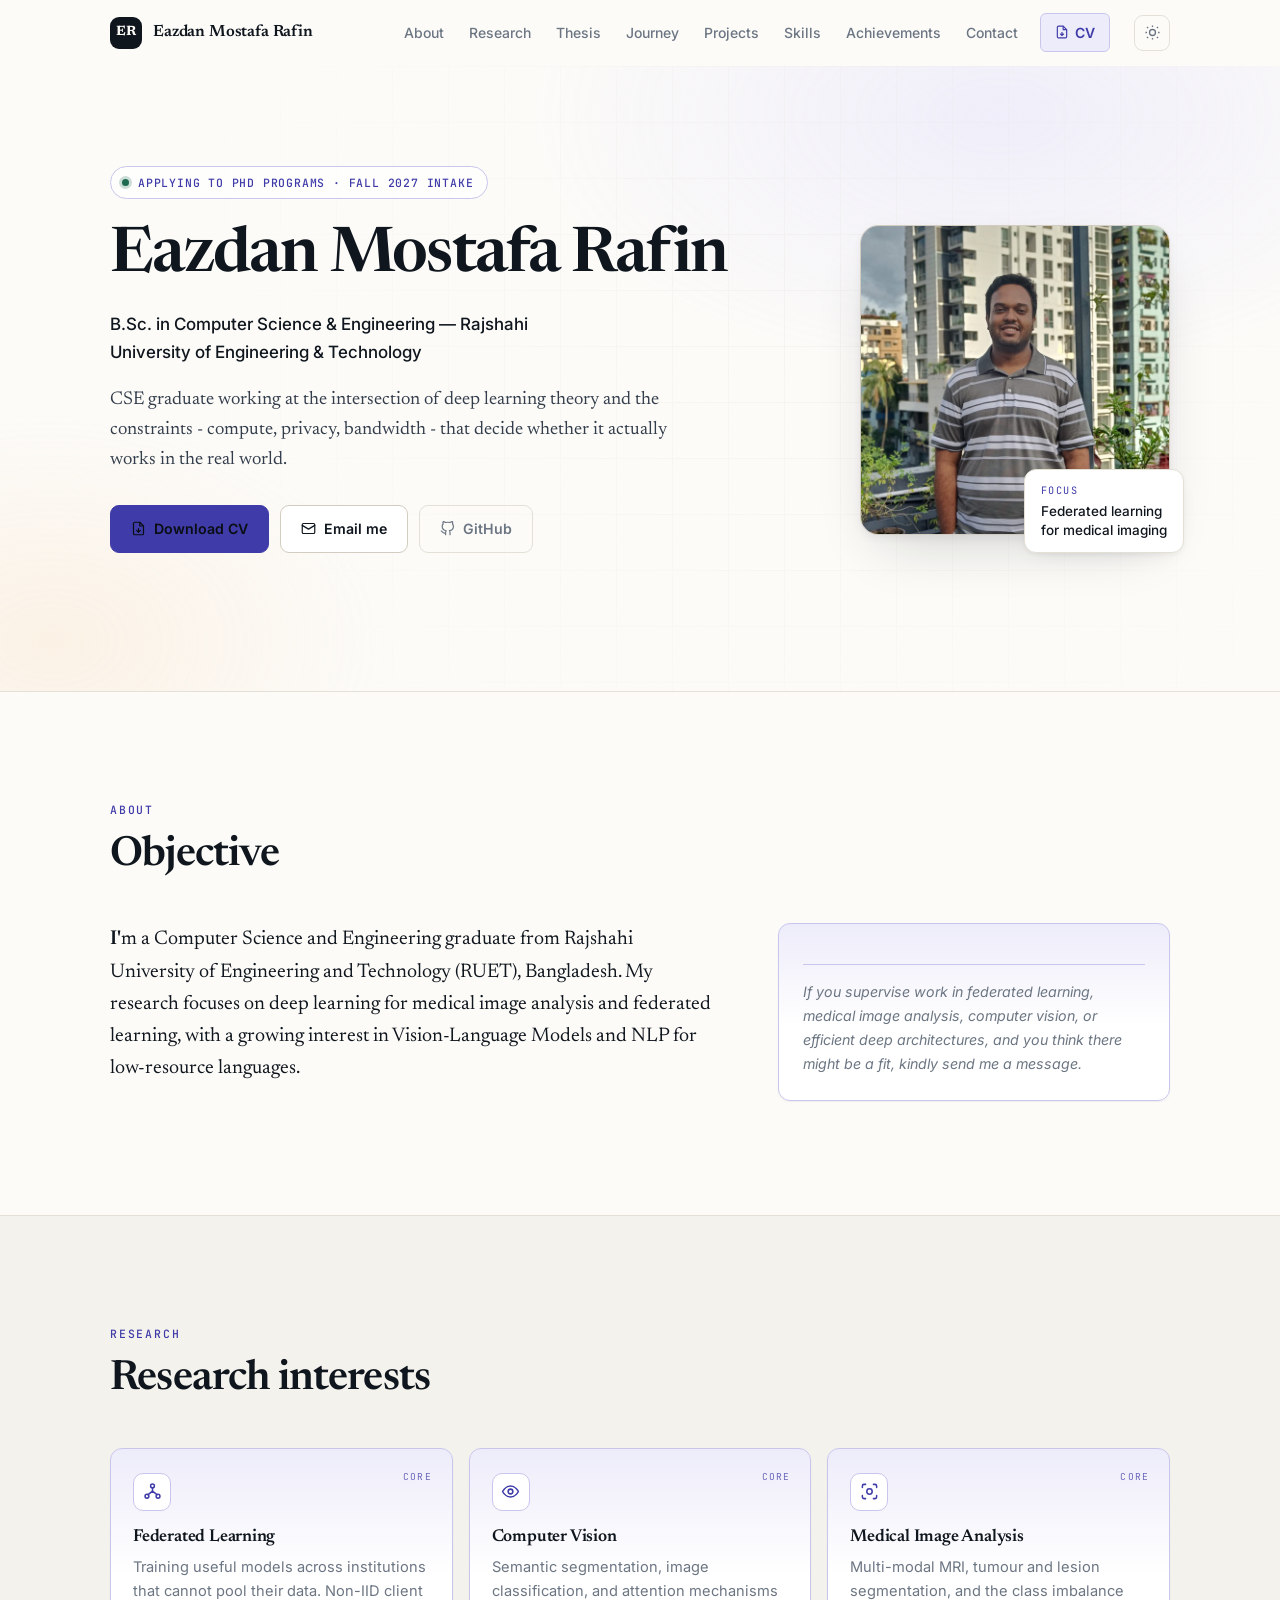
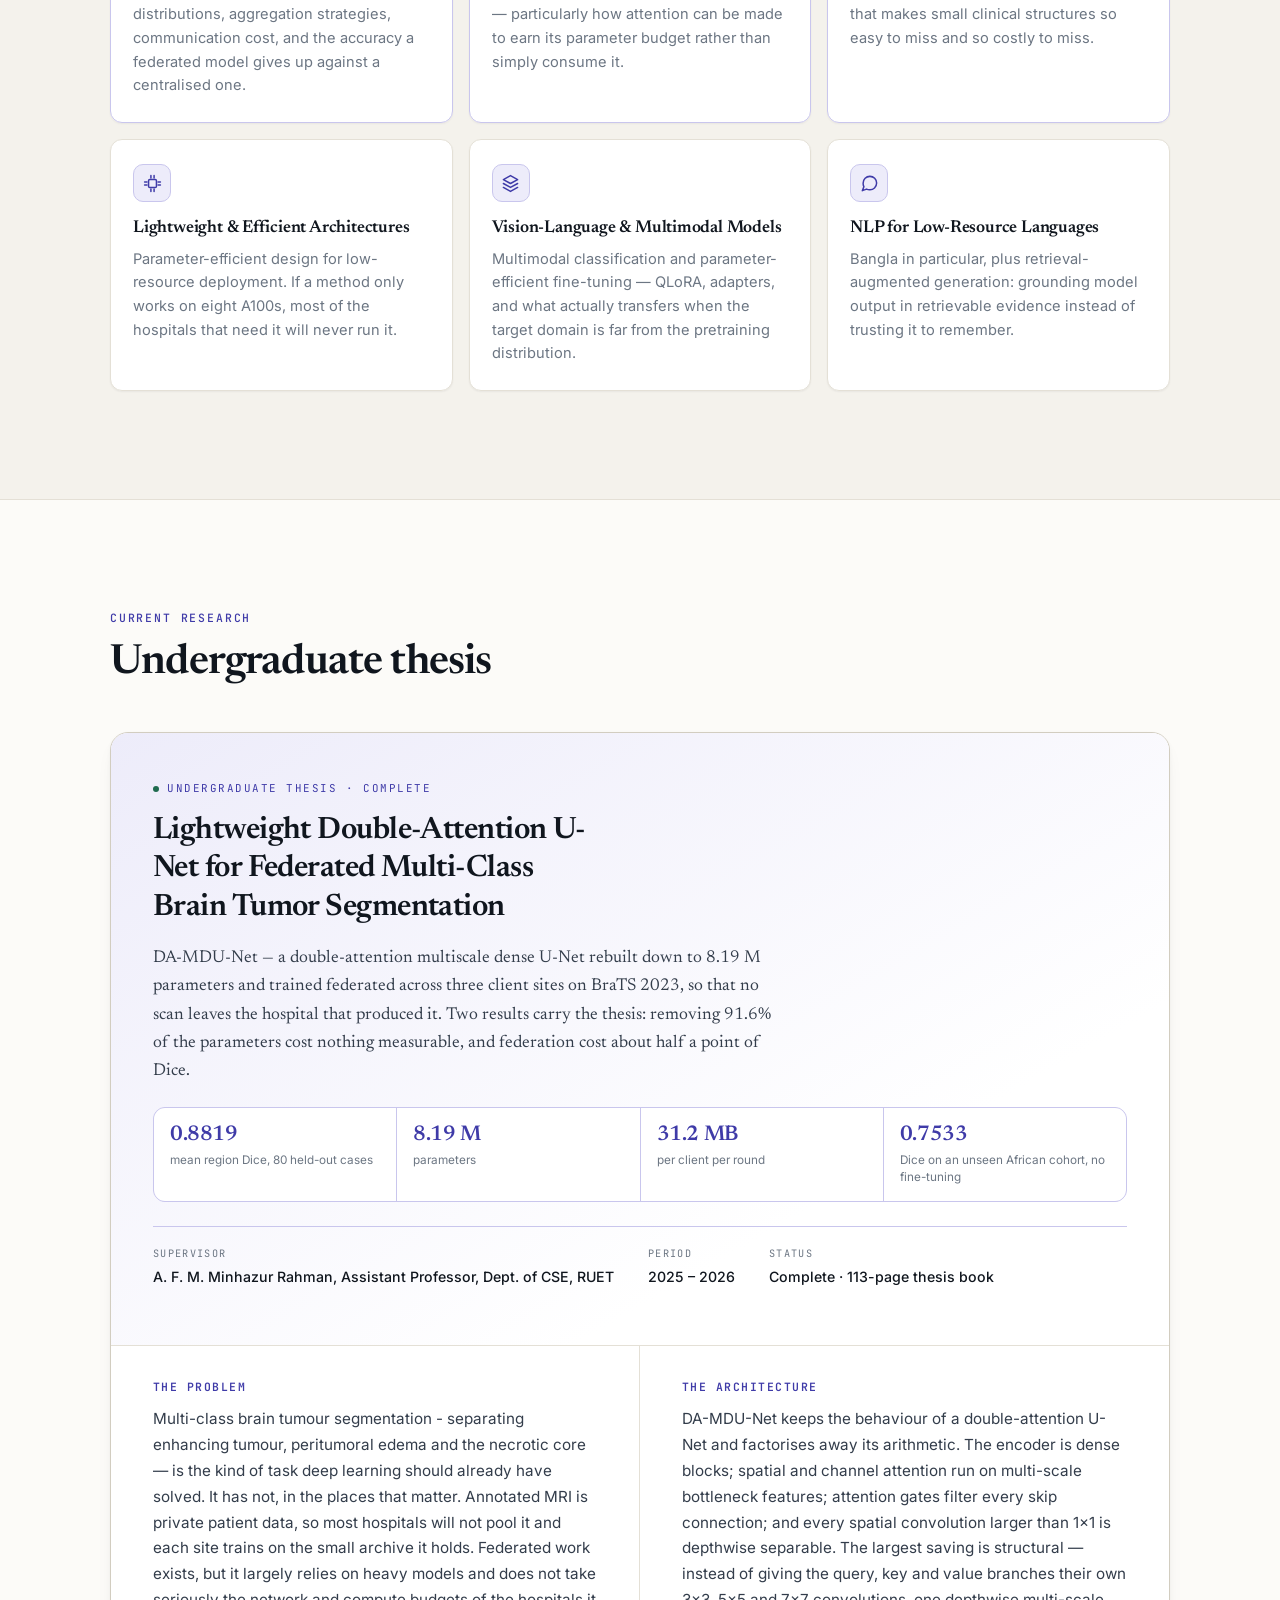
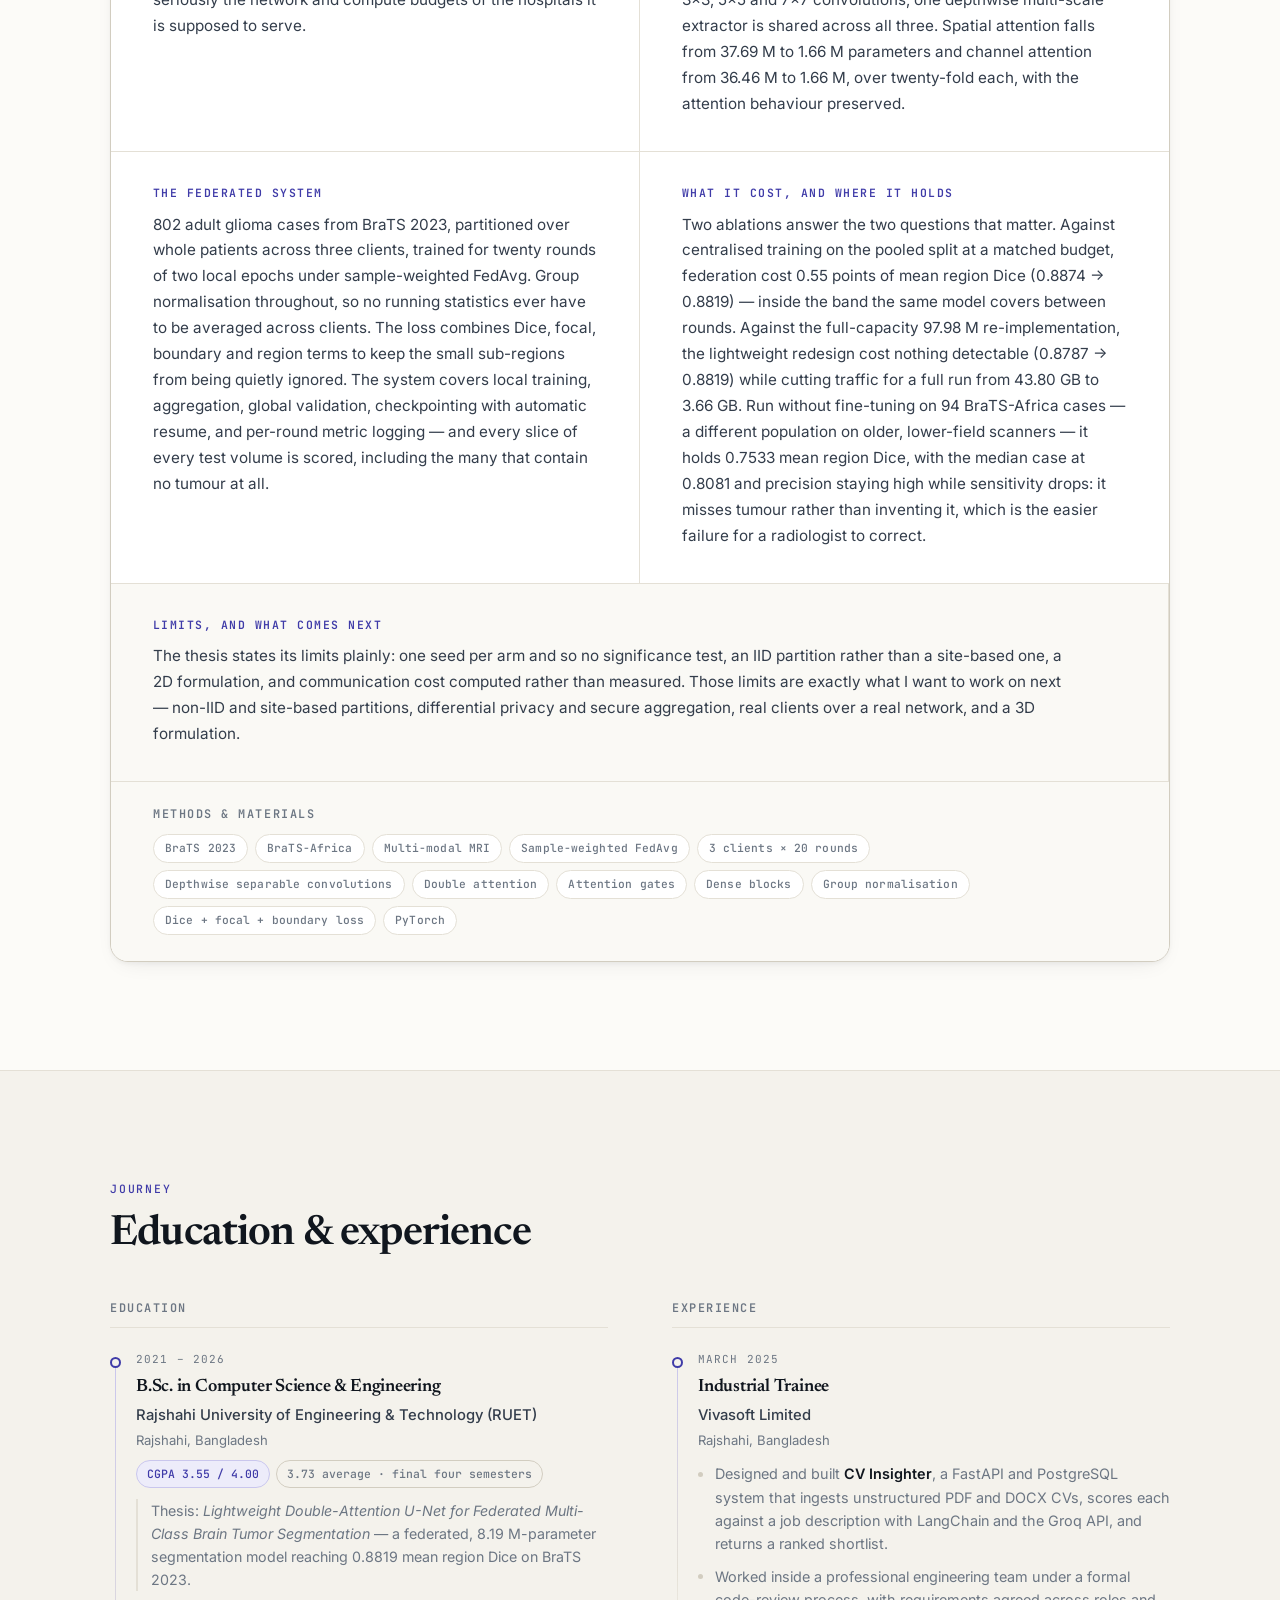
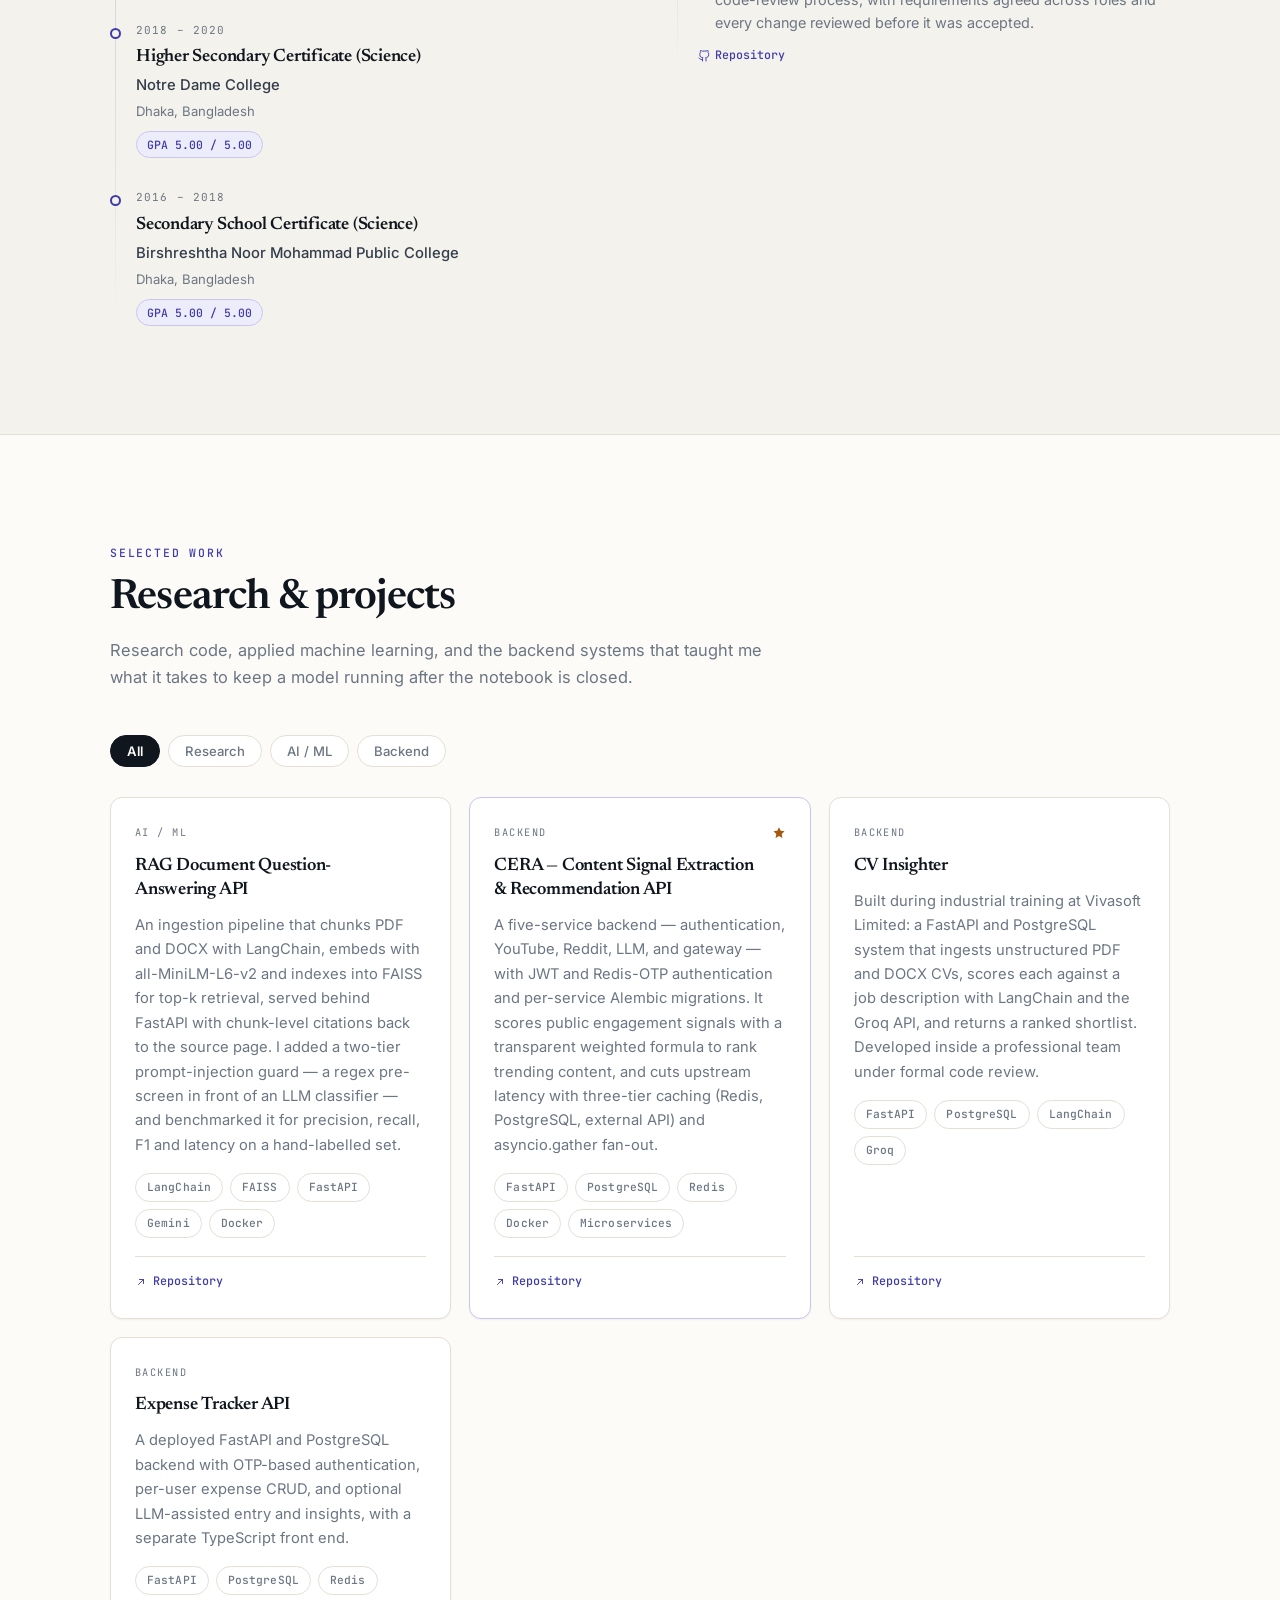
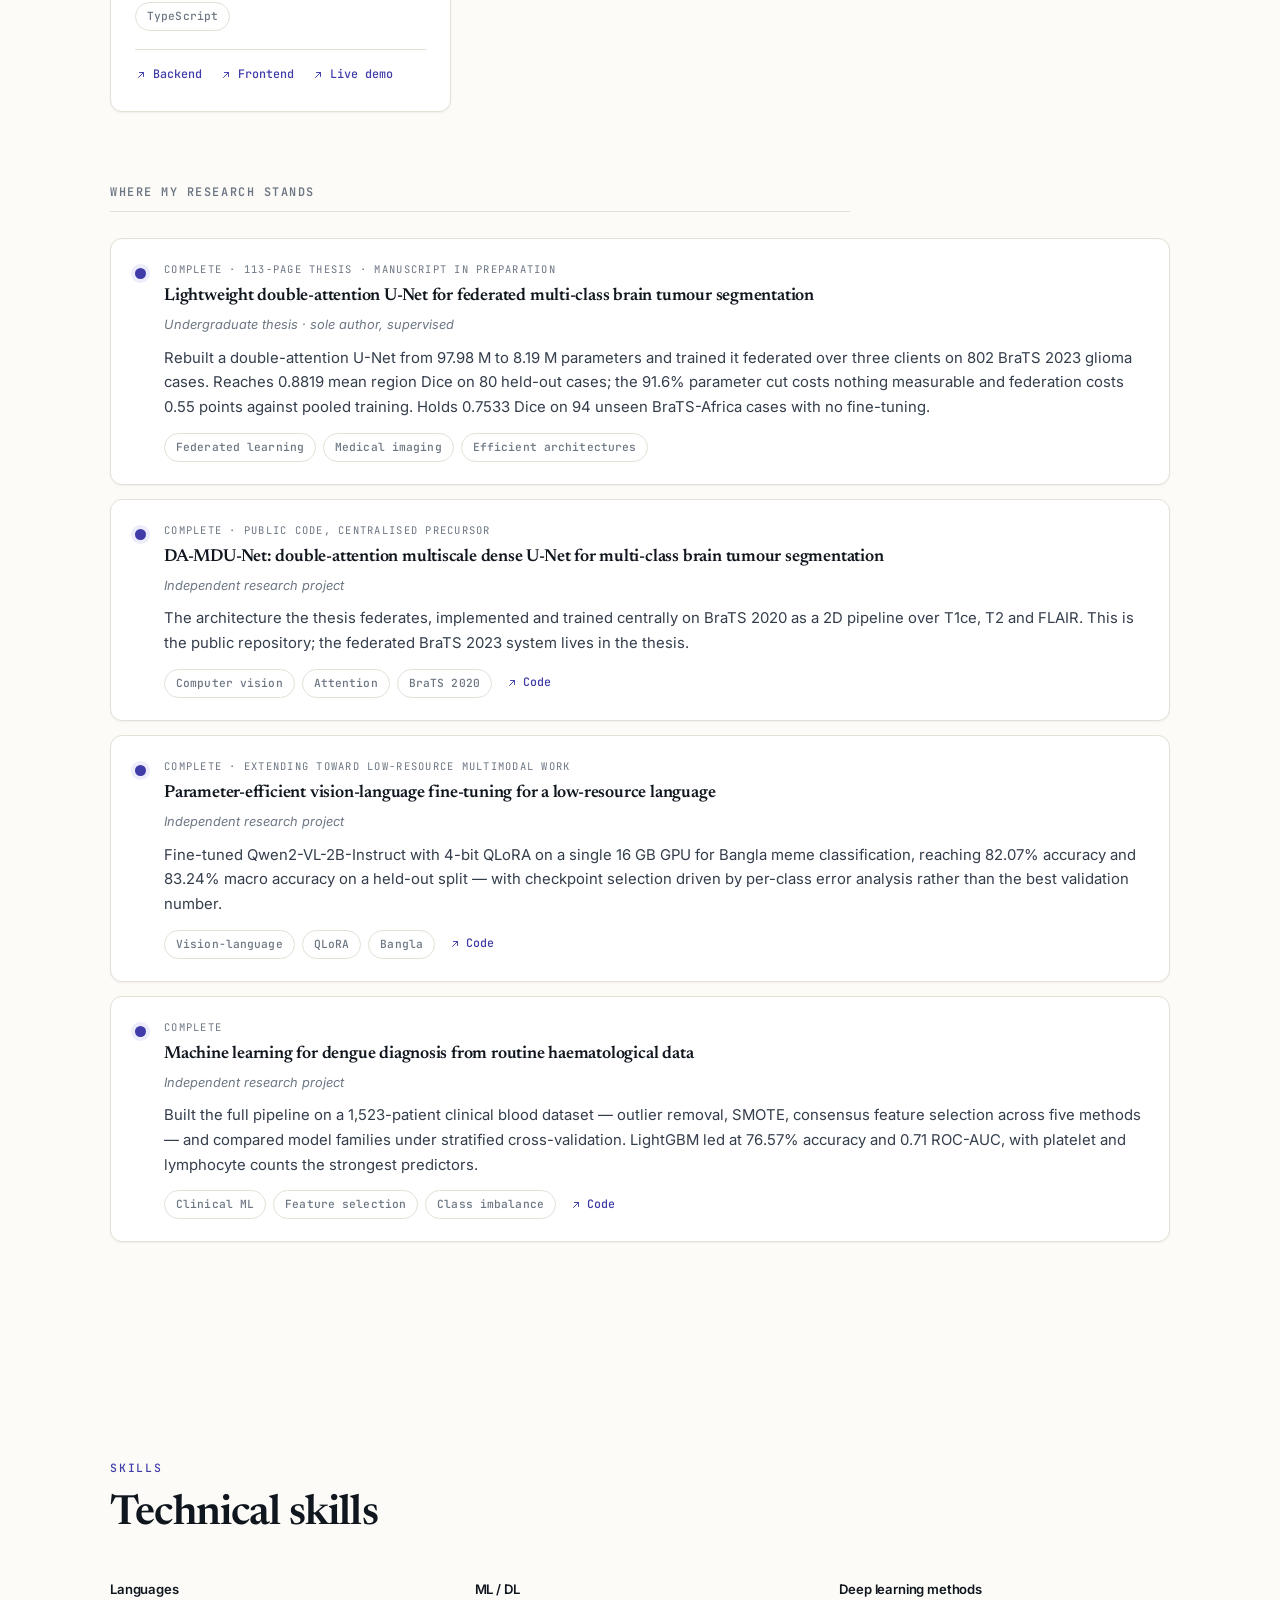
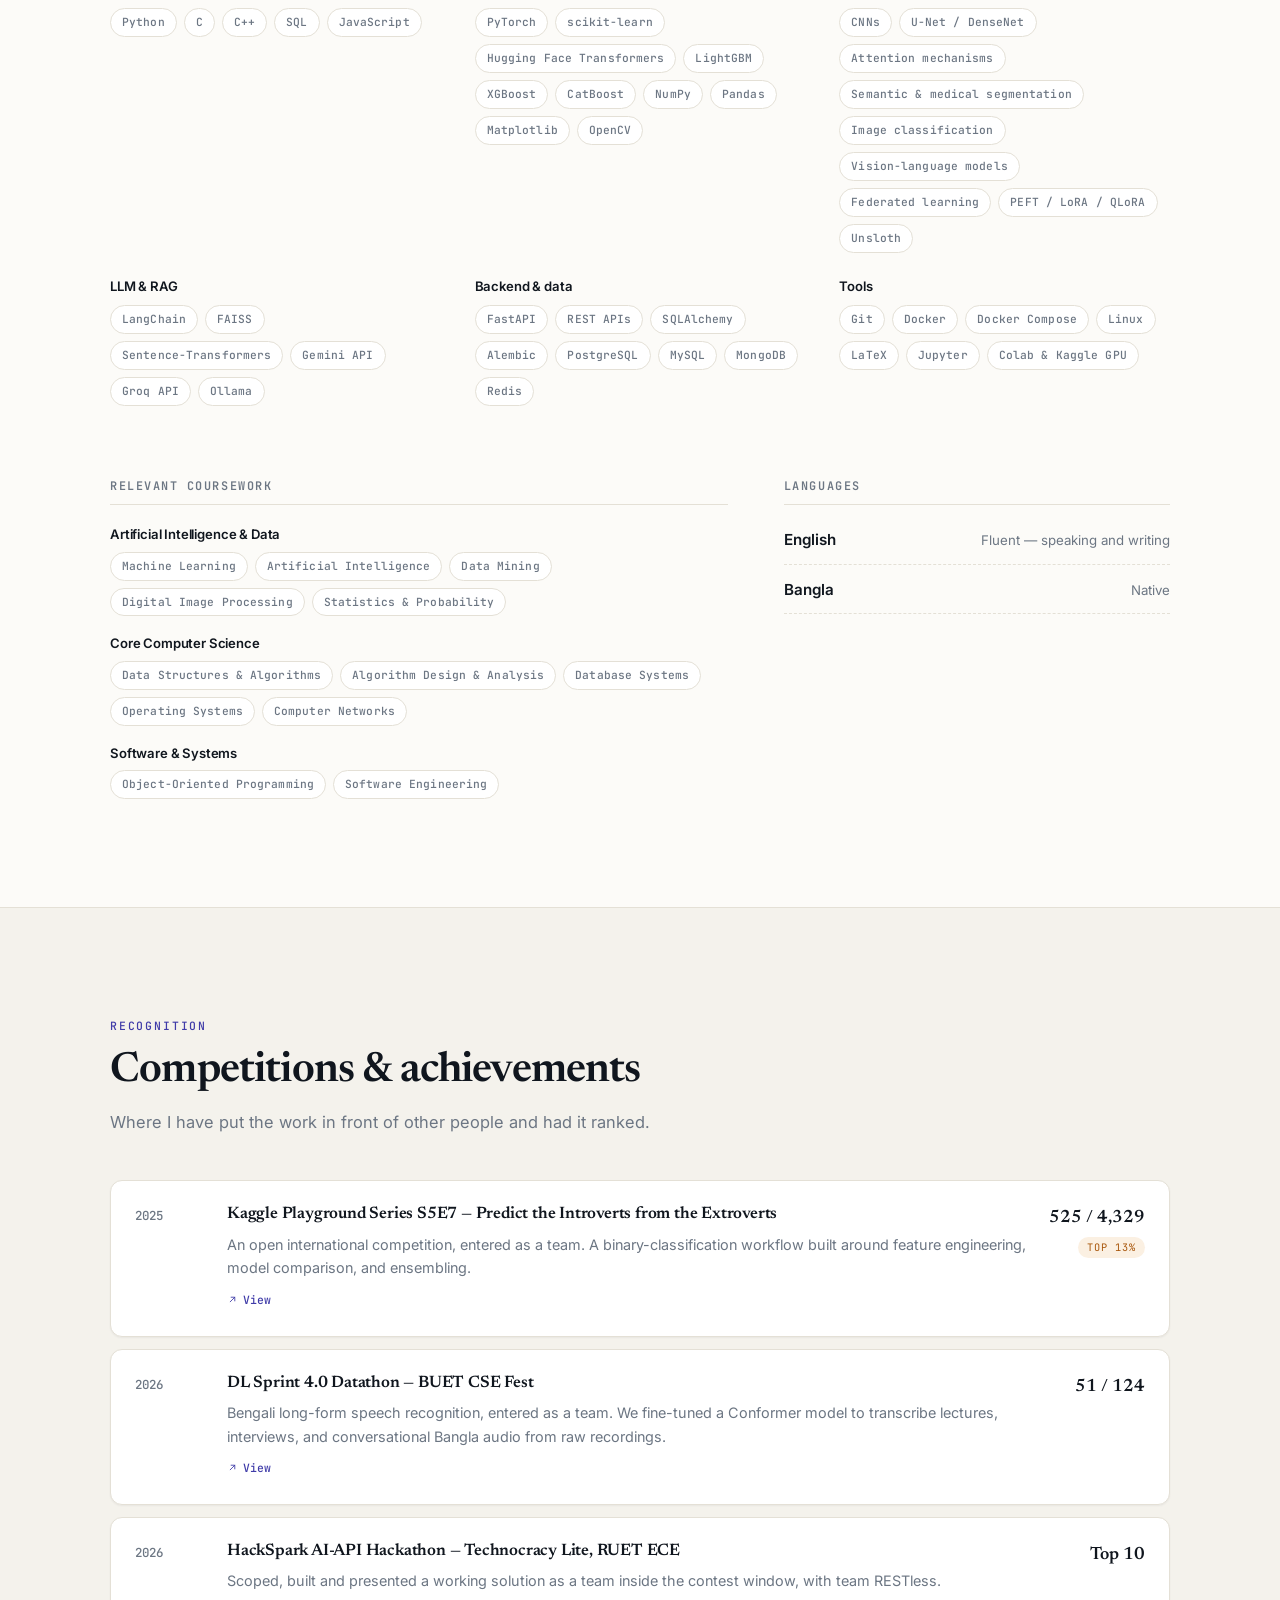
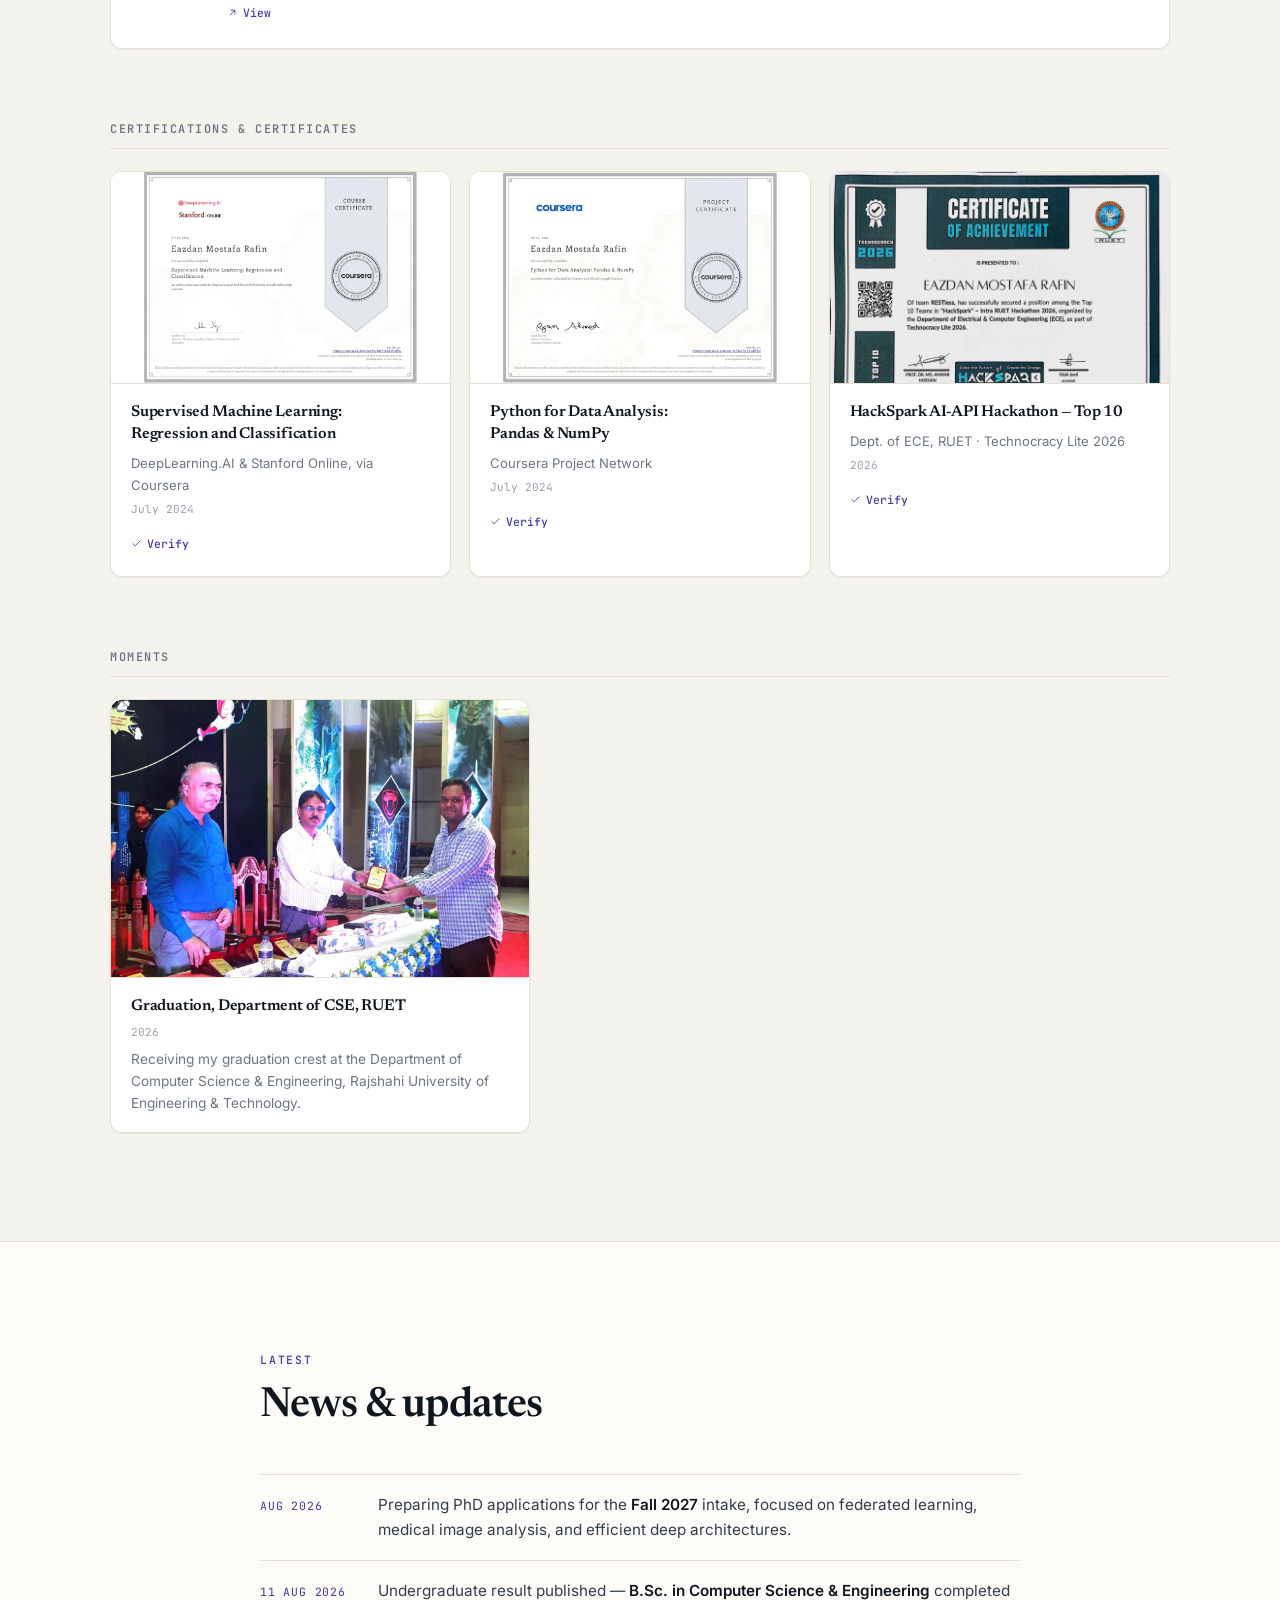
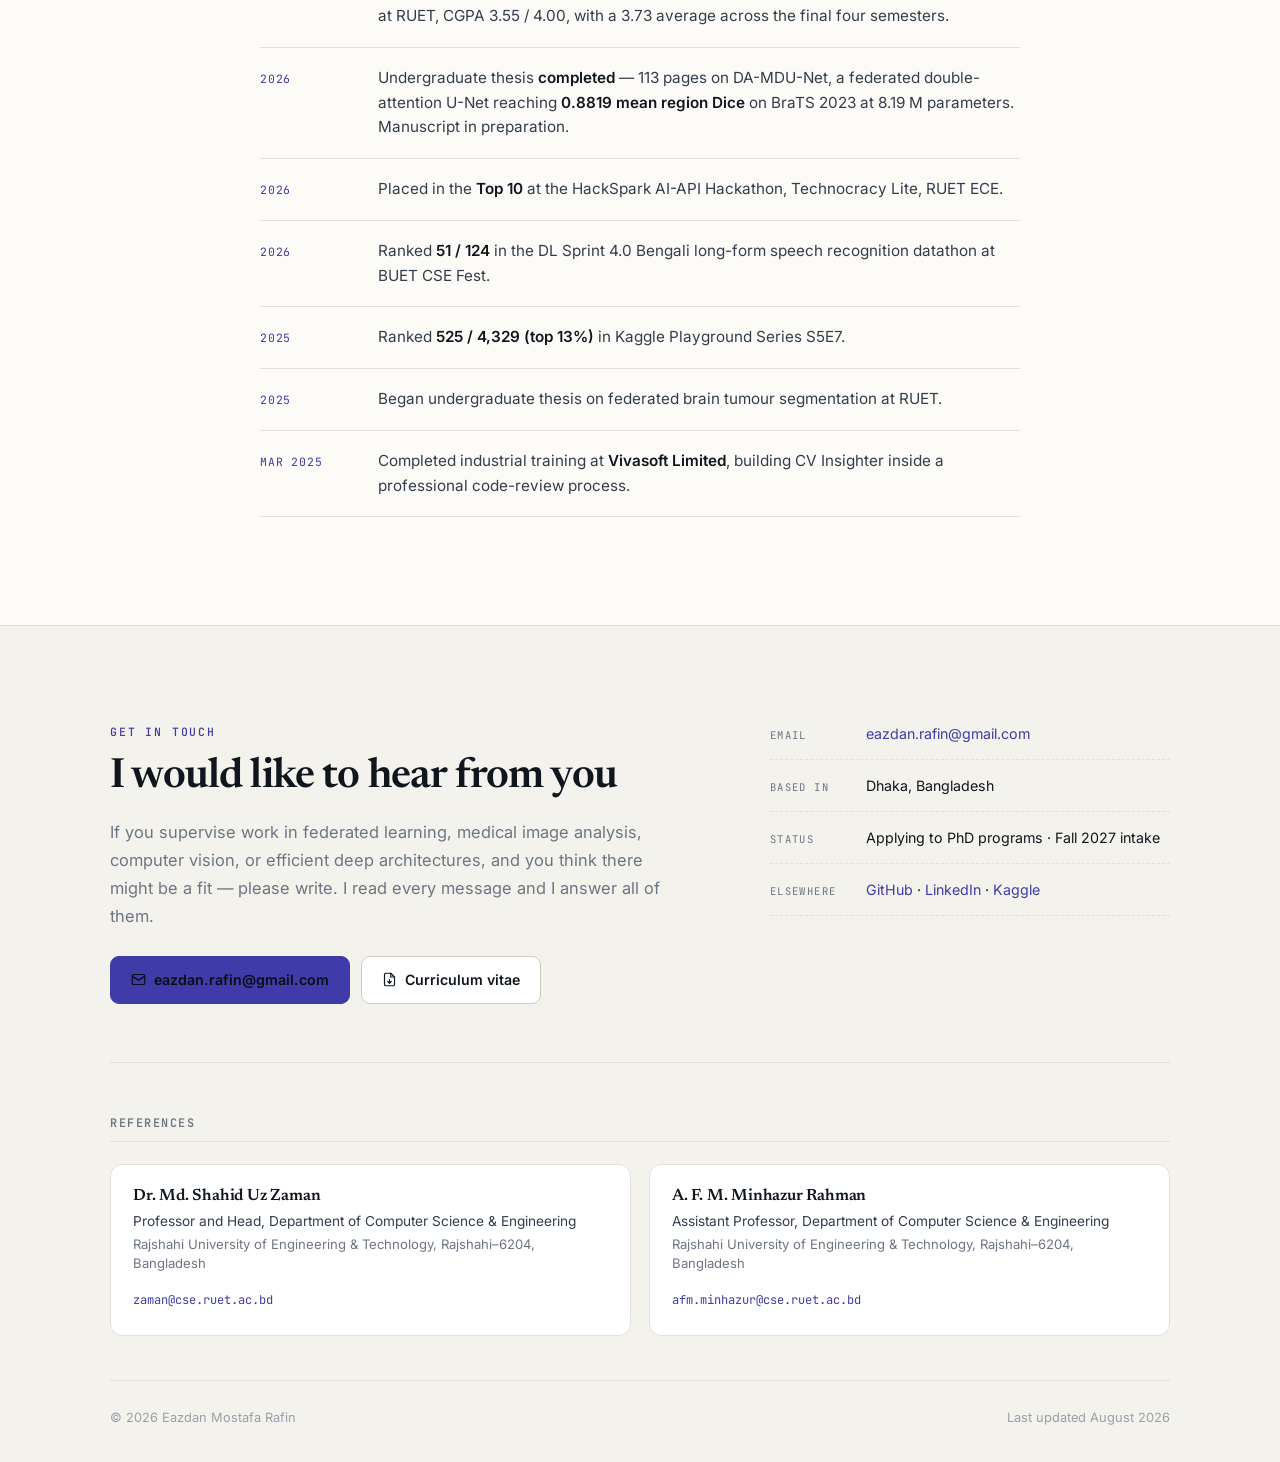
==== index.html @ 4eddd334 "Refactor portfolio structure: update skills section, revise about narrative, and enhance site data f" ====
<!DOCTYPE html>
<html lang="en">
<head>
<meta charset="UTF-8">
<meta name="viewport" content="width=device-width, initial-scale=1">
<title>Eazdan Mostafa Rafin</title>

<meta name="description" content="Eazdan Mostafa Rafin — Computer Science &amp; Engineering graduate of RUET, Bangladesh, applying to PhD programs for Fall 2027. Research in federated learning, medical image analysis, computer vision, and efficient deep architectures.">
<meta name="author" content="Eazdan Mostafa Rafin">
<meta name="keywords" content="Eazdan Mostafa Rafin, federated learning, medical image analysis, brain tumor segmentation, computer vision, deep learning, PhD applicant, RUET, BraTS, U-Net, attention">
<meta name="robots" content="index, follow">

<!-- Change this to your published address if you deploy somewhere else. -->
<link rel="canonical" href="https://rafineazdan.github.io/">

<meta property="og:type" content="profile">
<meta property="og:title" content="Eazdan Mostafa Rafin — Federated Learning &amp; Medical Image Analysis">
<meta property="og:description" content="CSE graduate of RUET applying to PhD programs for Fall 2027. Undergraduate thesis on federated multi-class brain tumor segmentation with a lightweight double-attention U-Net.">
<meta property="og:url" content="https://rafineazdan.github.io/">
<meta property="og:image" content="https://rafineazdan.github.io/assets/img/profile/rafin.jpg">
<meta name="twitter:card" content="summary">
<meta name="twitter:title" content="Eazdan Mostafa Rafin — Federated Learning &amp; Medical Image Analysis">
<meta name="twitter:description" content="CSE graduate of RUET applying to PhD programs for Fall 2027. Research in federated learning and medical image analysis.">

<meta name="theme-color" content="#FCFBF8" media="(prefers-color-scheme: light)">
<meta name="theme-color" content="#0B0F14" media="(prefers-color-scheme: dark)">

<link rel="icon" href="data:image/svg+xml,<svg xmlns=%22http://www.w3.org/2000/svg%22 viewBox=%220 0 100 100%22><rect width=%22100%22 height=%22100%22 rx=%2222%22 fill=%22%23151C2B%22/><text x=%2250%22 y=%2268%22 font-size=%2252%22 font-weight=%22700%22 text-anchor=%22middle%22 fill=%22%23A5B4FC%22 font-family=%22Georgia,serif%22>R</text></svg>">

<link rel="preconnect" href="https://fonts.googleapis.com">
<link rel="preconnect" href="https://fonts.gstatic.com" crossorigin>
<link href="https://fonts.googleapis.com/css2?family=Newsreader:ital,opsz,wght@0,6..72,400;0,6..72,500;0,6..72,600;0,6..72,700;1,6..72,400&family=Inter:wght@400;500;600;700&family=JetBrains+Mono:wght@400;500;600&display=swap" rel="stylesheet">
<link rel="stylesheet" href="assets/css/style.css">

<script type="application/ld+json">
{
  "@context": "https://schema.org",
  "@type": "Person",
  "name": "Eazdan Mostafa Rafin",
  "url": "https://rafineazdan.github.io/",
  "image": "https://rafineazdan.github.io/assets/img/profile/rafin.jpg",
  "email": "mailto:eazdan.rafin@gmail.com",
  "jobTitle": "Prospective PhD Student in Computer Science",
  "description": "Researcher in federated learning, medical image analysis, computer vision, and efficient deep architectures.",
  "alumniOf": {
    "@type": "CollegeOrUniversity",
    "name": "Rajshahi University of Engineering & Technology (RUET)"
  },
  "knowsAbout": [
    "Federated Learning",
    "Medical Image Analysis",
    "Computer Vision",
    "Deep Learning",
    "Semantic Segmentation",
    "Vision-Language Models"
  ],
  "sameAs": [
    "https://github.com/RafinEazdan",
    "https://www.linkedin.com/in/eazdan-mostafa-rafin/"
  ]
}
</script>

<script>
  /* Applied before first paint so the theme never flashes. */
  (function () {
    try {
      var t = localStorage.getItem('theme');
      if (t === 'dark' || t === 'light') document.documentElement.setAttribute('data-theme', t);
    } catch (e) {}
  })();
</script>
</head>

<body>
<a class="skip-link" href="#main">Skip to content</a>
<div class="scroll-progress" id="scrollProgress" aria-hidden="true"></div>

<!-- ═══════════════════════════════════════════════════════════════ NAV ═══ -->
<nav class="site-nav" id="siteNav">
  <div class="container nav-inner">
    <a href="#home" class="brand">
      <span class="brand-crest" id="brandCrest">ER</span>
      <span class="brand-name" id="brandName">Eazdan Mostafa Rafin</span>
    </a>

    <ul class="nav-links" id="navLinks">
      <li><a href="#about">About</a></li>
      <li><a href="#research">Research</a></li>
      <li><a href="#thesis">Thesis</a></li>
      <li><a href="#journey">Journey</a></li>
      <li><a href="#projects">Projects</a></li>
      <li><a href="#skills">Skills</a></li>
      <li><a href="#achievements">Achievements</a></li>
      <li><a href="#contact">Contact</a></li>
      <li class="nav-cv">
        <a href="#" id="navCvLink" class="nav-cv-link" target="_blank" rel="noopener">
          <svg viewBox="0 0 24 24" fill="none" stroke="currentColor" stroke-width="2" aria-hidden="true"><path d="M14 2H6a2 2 0 0 0-2 2v16a2 2 0 0 0 2 2h12a2 2 0 0 0 2-2V8z"/><path d="M14 2v6h6M12 18v-6M9 15l3 3 3-3"/></svg>
          CV
        </a>
      </li>
    </ul>

    <div class="nav-actions">
      <button class="icon-btn" id="themeToggle" aria-label="Switch colour theme" title="Switch colour theme">
        <svg class="icon-moon" viewBox="0 0 24 24" fill="none" stroke="currentColor" stroke-width="1.9" aria-hidden="true"><path d="M21 12.79A9 9 0 1 1 11.21 3 7 7 0 0 0 21 12.79z"/></svg>
        <svg class="icon-sun" viewBox="0 0 24 24" fill="none" stroke="currentColor" stroke-width="1.9" aria-hidden="true"><circle cx="12" cy="12" r="4.2"/><path d="M12 2v2.2M12 19.8V22M4.2 4.2l1.6 1.6M18.2 18.2l1.6 1.6M2 12h2.2M19.8 12H22M4.2 19.8l1.6-1.6M18.2 5.8l1.6-1.6"/></svg>
      </button>
      <button class="icon-btn nav-toggle" id="navToggle" aria-label="Open menu" aria-expanded="false" aria-controls="navLinks">
        <svg viewBox="0 0 24 24" fill="none" stroke="currentColor" stroke-width="2" aria-hidden="true"><path d="M3 6h18M3 12h18M3 18h18"/></svg>
      </button>
    </div>
  </div>
</nav>

<main id="main">

<!-- ══════════════════════════════════════════════════════════════ HERO ═══ -->
<header class="hero" id="home">
  <div class="hero-bg" aria-hidden="true"></div>
  <div class="container hero-inner">
    <div class="hero-text">
      <p class="hero-eyebrow"><span class="dot"></span><span id="heroStatus"></span></p>
      <h1 id="heroName"></h1>
      <p class="hero-role" id="heroRole"></p>
      <p class="hero-tagline" id="heroTagline"></p>
      <div class="hero-actions" id="heroActions"></div>
    </div>

    <div class="hero-photo">
      <div class="hero-photo-frame">
        <img id="heroPhoto" src="assets/img/profile/rafin.jpg" alt="Eazdan Mostafa Rafin" width="320" height="320" loading="eager">
      </div>
      <div class="hero-photo-tag">
        <span class="hero-photo-tag-k">Focus</span>
        <span class="hero-photo-tag-v">Federated learning<br>for medical imaging</span>
      </div>
    </div>
  </div>
</header>

<!-- ═════════════════════════════════════════════════════════════ ABOUT ═══ -->
<section id="about">
  <div class="container">
    <div class="section-head reveal">
      <p class="eyebrow">About</p>
      <h2>Objective</h2>
    </div>

    <div class="about-grid">
      <div class="about-lede reveal" id="aboutLede"></div>
      <aside class="about-side">
        <div class="card card-accent reveal" id="lookingForCard"></div>
      </aside>
    </div>
  </div>
</section>

<!-- ══════════════════════════════════════════════════════════ RESEARCH ═══ -->
<section id="research" class="band">
  <div class="container">
    <div class="section-head reveal">
      <p class="eyebrow">Research</p>
      <h2>Research interests</h2>
    </div>

    <div class="interest-grid" id="interestGrid"></div>
  </div>
</section>

<!-- ════════════════════════════════════════════════════════════ THESIS ═══ -->
<section id="thesis">
  <div class="container">
    <div class="section-head reveal">
      <p class="eyebrow">Current research</p>
      <h2>Undergraduate thesis</h2>
    </div>

    <article class="thesis-card reveal" id="thesisCard"></article>
  </div>
</section>

<!-- ═══════════════════════════════════════════════════════════ JOURNEY ═══ -->
<section id="journey" class="band">
  <div class="container">
    <div class="section-head reveal">
      <p class="eyebrow">Journey</p>
      <h2>Education &amp; experience</h2>
    </div>

    <div class="two-col">
      <div class="reveal">
        <h3 class="sub-head">Education</h3>
        <div class="timeline" id="educationTimeline"></div>
      </div>
      <div class="reveal">
        <h3 class="sub-head">Experience</h3>
        <div class="timeline" id="experienceTimeline"></div>
      </div>
    </div>
  </div>
</section>

<!-- ══════════════════════════════════════════════════════════ PROJECTS ═══ -->
<section id="projects">
  <div class="container">
    <div class="section-head reveal">
      <p class="eyebrow">Selected work</p>
      <h2>Research &amp; projects</h2>
      <p class="section-sub">Research code, applied machine learning, and the backend systems that taught me what it takes to keep a model running after the notebook is closed.</p>
    </div>

    <div class="filter-row reveal" id="projectFilters" role="group" aria-label="Filter projects by category"></div>
    <div class="project-grid" id="projectGrid"></div>

    <div class="sub-block">
      <div class="section-head reveal" style="margin-bottom:26px">
        <h3 class="sub-head" style="margin-bottom:10px">Where my research stands</h3>
      </div>
      <div class="pipeline" id="pipelineList"></div>
    </div>
  </div>
</section>

<!-- ═══════════════════════════════════════════════════════════ SKILLS ═══ -->
<section id="skills">
  <div class="container">
    <div class="section-head reveal">
      <p class="eyebrow">Skills</p>
      <h2>Technical skills</h2>
    </div>

    <div class="skills-groups" id="skillsGroups"></div>

    <div class="sub-block two-col-wide">
      <div class="reveal">
        <h3 class="sub-head">Relevant coursework</h3>
        <div class="course-groups" id="courseGroups"></div>
      </div>
      <div class="reveal">
        <h3 class="sub-head">Languages</h3>
        <div class="lang-list" id="langList"></div>
      </div>
    </div>
  </div>
</section>

<!-- ══════════════════════════════════════════════════════ ACHIEVEMENTS ═══ -->
<section id="achievements" class="band">
  <div class="container">
    <div class="section-head reveal">
      <p class="eyebrow">Recognition</p>
      <h2>Competitions &amp; achievements</h2>
      <p class="section-sub">Where I have put the work in front of other people and had it ranked.</p>
    </div>

    <div class="award-list" id="awardList"></div>

    <div class="sub-block reveal">
      <h3 class="sub-head">Certifications &amp; certificates</h3>
      <div class="cert-grid" id="certGrid"></div>
    </div>

    <div class="sub-block reveal" id="momentsBlock" hidden>
      <h3 class="sub-head">Moments</h3>
      <div class="gallery-grid" id="galleryGrid"></div>
    </div>
  </div>
</section>

<!-- ══════════════════════════════════════════════════════════════ NEWS ═══ -->
<section id="news">
  <div class="container container-narrow">
    <div class="section-head reveal">
      <p class="eyebrow">Latest</p>
      <h2>News &amp; updates</h2>
    </div>
    <ol class="news-list" id="newsList"></ol>
  </div>
</section>

</main>

<!-- ═══════════════════════════════════════════════════ CONTACT / FOOTER ═══ -->
<footer class="site-footer" id="contact">
  <div class="container">

    <div class="contact-top reveal">
      <div>
        <p class="eyebrow">Get in touch</p>
        <h2>I would like to hear from you</h2>
        <p class="contact-lede">If you supervise work in federated learning, medical image analysis, computer vision, or efficient deep architectures, and you think there might be a fit — please write. I read every message and I answer all of them.</p>
        <div class="contact-actions" id="contactActions"></div>
      </div>
      <div class="contact-meta" id="contactMeta"></div>
    </div>

    <div class="footer-refs reveal">
      <h3 class="sub-head">References</h3>
      <div class="ref-grid" id="refGrid"></div>
    </div>

    <div class="footer-bottom">
      <span>&copy; <span id="year"></span> Eazdan Mostafa Rafin</span>
      <span id="lastUpdated"></span>
    </div>
  </div>
</footer>

<button class="back-to-top" id="backToTop" aria-label="Back to top">
  <svg viewBox="0 0 24 24" fill="none" stroke="currentColor" stroke-width="2.4" aria-hidden="true"><path d="M12 19V5M5 12l7-7 7 7"/></svg>
</button>

<div class="lightbox" id="lightbox" role="dialog" aria-modal="true" aria-label="Certificate viewer" hidden>
  <button class="lightbox-close" id="lightboxClose" aria-label="Close viewer">
    <svg viewBox="0 0 24 24" fill="none" stroke="currentColor" stroke-width="2" aria-hidden="true"><path d="M18 6 6 18M6 6l12 12"/></svg>
  </button>
  <figure>
    <img id="lightboxImg" src="" alt="">
    <figcaption id="lightboxCaption"></figcaption>
  </figure>
</div>

<script src="assets/js/site-data.js"></script>
<script src="assets/js/main.js"></script>
</body>
</html>
---- assets/css/style.css ----
/* =============================================================================
   Eazdan Mostafa Rafin — academic portfolio
   Plain CSS. No framework, no build step.

   Contents
     01  Tokens & theme
     02  Reset & base
     03  Typography
     04  Layout primitives
     05  Navigation
     06  Hero
     07  Buttons, tags, cards
     08  About
     09  Research interests, skills, coursework
     10  Thesis & research pipeline
     11  Journey (timelines) & teaching
     12  Projects
     13  Achievements & certificates
     14  News
     15  Footer & contact
     16  Floating UI (back-to-top, lightbox)
     17  Motion, print, accessibility
============================================================================= */

/* ─────────────────────────────────────────────── 01  TOKENS & THEME ───── */

:root {
  /* Warm-paper light theme */
  --bg:            #FCFBF8;
  --bg-band:       #F4F2EC;
  --surface:       #FFFFFF;
  --surface-2:     #FAF9F5;

  --ink:           #10161E;
  --text:          #333D4B;
  --muted:         #6C7683;
  --faint:         #98A0AC;

  --border:        #E4E0D6;
  --border-strong: #D2CDC0;

  --accent:        #3F3BA8;
  --accent-hover:  #322E8C;
  --accent-soft:   #EDECFA;
  --accent-line:   #C9C6ED;

  --amber:         #A8560B;
  --amber-soft:    #FBF0E2;

  --green:         #1F6B4F;
  --green-soft:    #E6F2EC;

  --shadow-sm: 0 1px 2px rgba(16, 22, 30, .05);
  --shadow:    0 2px 4px rgba(16, 22, 30, .04), 0 8px 24px -12px rgba(16, 22, 30, .12);
  --shadow-lg: 0 4px 8px rgba(16, 22, 30, .05), 0 24px 56px -20px rgba(16, 22, 30, .20);

  --font-serif: 'Newsreader', Georgia, 'Times New Roman', serif;
  --font-sans:  'Inter', -apple-system, BlinkMacSystemFont, 'Segoe UI', Roboto, sans-serif;
  --font-mono:  'JetBrains Mono', ui-monospace, SFMono-Regular, Menlo, monospace;

  --radius-sm: 6px;
  --radius:    12px;
  --radius-lg: 18px;

  --nav-h: 66px;
  --container: 1140px;
  --ease: cubic-bezier(.22, .72, .28, 1);
}

@media (prefers-color-scheme: dark) {
  :root:not([data-theme="light"]) {
    --bg:            #0A0E13;
    --bg-band:       #0E141B;
    --surface:       #131A23;
    --surface-2:     #171F29;

    --ink:           #EDF1F6;
    --text:          #BFC8D4;
    --muted:         #8B95A3;
    --faint:         #6B7484;

    --border:        #222B37;
    --border-strong: #303B4A;

    --accent:        #A9B4FC;
    --accent-hover:  #C2CAFE;
    --accent-soft:   #191F33;
    --accent-line:   #333D63;

    --amber:         #E9A263;
    --amber-soft:    #2A1F14;

    --green:         #6FCFA4;
    --green-soft:    #12251D;

    --shadow-sm: 0 1px 2px rgba(0, 0, 0, .32);
    --shadow:    0 2px 4px rgba(0, 0, 0, .28), 0 8px 24px -12px rgba(0, 0, 0, .58);
    --shadow-lg: 0 4px 8px rgba(0, 0, 0, .32), 0 24px 56px -20px rgba(0, 0, 0, .72);
  }
}

:root[data-theme="dark"] {
  --bg:            #0A0E13;
  --bg-band:       #0E141B;
  --surface:       #131A23;
  --surface-2:     #171F29;

  --ink:           #EDF1F6;
  --text:          #BFC8D4;
  --muted:         #8B95A3;
  --faint:         #6B7484;

  --border:        #222B37;
  --border-strong: #303B4A;

  --accent:        #A9B4FC;
  --accent-hover:  #C2CAFE;
  --accent-soft:   #191F33;
  --accent-line:   #333D63;

  --amber:         #E9A263;
  --amber-soft:    #2A1F14;

  --green:         #6FCFA4;
  --green-soft:    #12251D;

  --shadow-sm: 0 1px 2px rgba(0, 0, 0, .32);
  --shadow:    0 2px 4px rgba(0, 0, 0, .28), 0 8px 24px -12px rgba(0, 0, 0, .58);
  --shadow-lg: 0 4px 8px rgba(0, 0, 0, .32), 0 24px 56px -20px rgba(0, 0, 0, .72);
}


/* ──────────────────────────────────────────────── 02  RESET & BASE ───── */

*, *::before, *::after { box-sizing: border-box; }

html {
  scroll-behavior: smooth;
  scroll-padding-top: calc(var(--nav-h) + 18px);
  -webkit-text-size-adjust: 100%;
}

body {
  margin: 0;
  background: var(--bg);
  color: var(--text);
  font-family: var(--font-sans);
  font-size: 16.5px;
  line-height: 1.68;
  -webkit-font-smoothing: antialiased;
  -moz-osx-font-smoothing: grayscale;
  overflow-x: hidden;
}

img { max-width: 100%; display: block; }
svg { display: block; }

a {
  color: var(--accent);
  text-decoration: none;
  transition: color .18s var(--ease);
}
a:hover { color: var(--accent-hover); }

ul, ol { margin: 0; padding: 0; list-style: none; }

::selection { background: var(--accent-soft); color: var(--ink); }

:focus-visible {
  outline: 2px solid var(--accent);
  outline-offset: 3px;
  border-radius: 3px;
}

.skip-link {
  position: fixed;
  top: 10px; left: 10px;
  z-index: 999;
  padding: 10px 16px;
  background: var(--accent);
  color: #fff;
  border-radius: var(--radius-sm);
  font-weight: 600;
  font-size: .88rem;
  transform: translateY(-160%);
  transition: transform .2s var(--ease);
}
.skip-link:focus { transform: translateY(0); color: #fff; }


/* ────────────────────────────────────────────────── 03  TYPOGRAPHY ───── */

h1, h2, h3, h4 {
  font-family: var(--font-serif);
  color: var(--ink);
  font-weight: 600;
  line-height: 1.16;
  letter-spacing: -.012em;
  margin: 0;
  text-wrap: balance;
}

h1 { font-size: clamp(2.45rem, 5.4vw, 3.9rem); font-weight: 600; letter-spacing: -.028em; }
h2 { font-size: clamp(1.85rem, 3.4vw, 2.6rem); letter-spacing: -.02em; }
h3 { font-size: 1.2rem; }

p { margin: 0 0 1.05em; }
p:last-child { margin-bottom: 0; }

strong { color: var(--ink); font-weight: 600; }
em { font-style: italic; }

.eyebrow {
  font-family: var(--font-mono);
  font-size: .715rem;
  font-weight: 500;
  letter-spacing: .16em;
  text-transform: uppercase;
  color: var(--accent);
  margin: 0 0 12px;
}

.sub-head {
  font-family: var(--font-mono);
  font-size: .74rem;
  font-weight: 600;
  letter-spacing: .13em;
  text-transform: uppercase;
  color: var(--muted);
  margin: 0 0 22px;
  padding-bottom: 11px;
  border-bottom: 1px solid var(--border);
}

.section-sub {
  font-size: 1.03rem;
  color: var(--muted);
  max-width: 66ch;
  margin: 14px 0 0;
  line-height: 1.66;
}


/* ──────────────────────────────────────────── 04  LAYOUT PRIMITIVES ───── */

.container {
  width: 100%;
  max-width: var(--container);
  margin: 0 auto;
  padding: 0 clamp(20px, 5vw, 40px);
}
.container-narrow { max-width: 840px; }

section { padding: clamp(66px, 8.5vw, 108px) 0; }
.band { background: var(--bg-band); border-block: 1px solid var(--border); }

.section-head { margin-bottom: 44px; max-width: 74ch; }

.sub-block { margin-top: clamp(48px, 6vw, 74px); }

.two-col {
  display: grid;
  grid-template-columns: 1fr 1fr;
  gap: clamp(32px, 5vw, 64px);
}

.two-col-wide {
  display: grid;
  grid-template-columns: 1.6fr 1fr;
  gap: clamp(32px, 5vw, 56px);
}

@media (max-width: 860px) {
  .two-col, .two-col-wide { grid-template-columns: 1fr; }
}


/* ────────────────────────────────────────────────── 05  NAVIGATION ───── */

.scroll-progress {
  position: fixed;
  top: 0; left: 0;
  height: 2px;
  width: 0%;
  background: var(--accent);
  z-index: 120;
  transition: width .08s linear;
}

.site-nav {
  position: sticky;
  top: 0;
  z-index: 100;
  height: var(--nav-h);
  background: color-mix(in srgb, var(--bg) 86%, transparent);
  backdrop-filter: saturate(180%) blur(14px);
  -webkit-backdrop-filter: saturate(180%) blur(14px);
  border-bottom: 1px solid transparent;
  transition: border-color .25s var(--ease), box-shadow .25s var(--ease);
}
.site-nav.is-scrolled {
  border-bottom-color: var(--border);
  box-shadow: var(--shadow-sm);
}

.nav-inner {
  height: 100%;
  display: flex;
  align-items: center;
  justify-content: space-between;
  gap: 24px;
}

.brand {
  display: inline-flex;
  align-items: center;
  gap: 11px;
  color: var(--ink);
  flex-shrink: 0;
}
.brand:hover { color: var(--ink); }

.brand-crest {
  display: grid;
  place-items: center;
  width: 32px; height: 32px;
  border-radius: 9px;
  background: var(--ink);
  color: var(--bg);
  font-family: var(--font-serif);
  font-weight: 700;
  font-size: .84rem;
  letter-spacing: .02em;
}

.brand-name {
  font-family: var(--font-serif);
  font-weight: 600;
  font-size: 1.02rem;
  letter-spacing: -.01em;
  white-space: nowrap;
}

.nav-links {
  display: flex;
  align-items: center;
  gap: 3px;
  margin-left: auto;
}

.nav-links a {
  display: block;
  padding: 8px 11px;
  border-radius: var(--radius-sm);
  font-size: .875rem;
  font-weight: 500;
  color: var(--muted);
  transition: color .18s var(--ease), background .18s var(--ease);
}
.nav-links a:hover { color: var(--ink); background: var(--accent-soft); }
.nav-links a.is-active { color: var(--accent); font-weight: 600; }

.nav-cv { margin-left: 8px; }
.nav-cv-link {
  display: inline-flex !important;
  align-items: center;
  gap: 6px;
  padding: 7px 14px !important;
  border: 1px solid var(--accent-line);
  background: var(--accent-soft);
  color: var(--accent) !important;
  font-weight: 600 !important;
}
.nav-cv-link svg { width: 14px; height: 14px; }
.nav-cv-link:hover { background: var(--accent); color: #fff !important; border-color: var(--accent); }
:root[data-theme="dark"] .nav-cv-link:hover,
:root:not([data-theme="light"]) .nav-cv-link:hover { color: #0A0E13 !important; }

.nav-actions { display: flex; align-items: center; gap: 6px; }

.icon-btn {
  display: grid;
  place-items: center;
  width: 36px; height: 36px;
  border: 1px solid var(--border);
  border-radius: 9px;
  background: transparent;
  color: var(--muted);
  cursor: pointer;
  transition: all .18s var(--ease);
}
.icon-btn:hover { color: var(--ink); border-color: var(--border-strong); background: var(--surface); }
.icon-btn svg { width: 17px; height: 17px; }

.icon-sun { display: none; }
:root[data-theme="dark"] .icon-sun,
:root:not([data-theme="light"]) .icon-sun { display: block; }
:root[data-theme="dark"] .icon-moon,
:root:not([data-theme="light"]) .icon-moon { display: none; }
@media (prefers-color-scheme: dark) {
  :root:not([data-theme="light"]) .icon-sun { display: block; }
  :root:not([data-theme="light"]) .icon-moon { display: none; }
}
:root[data-theme="light"] .icon-sun { display: none; }
:root[data-theme="light"] .icon-moon { display: block; }

.nav-toggle { display: none; }

@media (max-width: 1040px) {
  .nav-toggle { display: grid; }
  .brand-name { display: none; }

  .nav-links {
    position: fixed;
    inset: var(--nav-h) 0 auto 0;
    flex-direction: column;
    align-items: stretch;
    gap: 2px;
    padding: 14px clamp(20px, 5vw, 40px) 22px;
    background: var(--bg);
    border-bottom: 1px solid var(--border);
    box-shadow: var(--shadow-lg);
    transform: translateY(-8px);
    opacity: 0;
    pointer-events: none;
    transition: opacity .2s var(--ease), transform .2s var(--ease);
    max-height: calc(100vh - var(--nav-h));
    overflow-y: auto;
  }
  .nav-links.is-open { opacity: 1; transform: translateY(0); pointer-events: auto; }
  .nav-links a { padding: 12px 12px; font-size: .95rem; }
  .nav-cv { margin: 8px 0 0; }
  .nav-cv-link { display: flex !important; justify-content: center; }
}

@media (min-width: 1041px) and (max-width: 1180px) {
  .brand-name { display: none; }
}


/* ───────────────────────────────────────────────────────── 06  HERO ───── */

.hero {
  position: relative;
  padding: clamp(56px, 8vw, 100px) 0 clamp(60px, 8vw, 96px);
  overflow: hidden;
  border-bottom: 1px solid var(--border);
}

.hero-bg {
  position: absolute;
  inset: 0;
  pointer-events: none;
  background:
    radial-gradient(760px 420px at 78% 8%, var(--accent-soft) 0%, transparent 62%),
    radial-gradient(560px 380px at 4% 92%, var(--amber-soft) 0%, transparent 60%);
  opacity: .85;
}
.hero-bg::after {
  content: "";
  position: absolute;
  inset: 0;
  background-image:
    linear-gradient(var(--border) 1px, transparent 1px),
    linear-gradient(90deg, var(--border) 1px, transparent 1px);
  background-size: 56px 56px;
  opacity: .30;
  mask-image: radial-gradient(circle at 62% 40%, #000 0%, transparent 72%);
  -webkit-mask-image: radial-gradient(circle at 62% 40%, #000 0%, transparent 72%);
}

.hero-inner {
  position: relative;
  display: grid;
  grid-template-columns: minmax(0, 1fr) auto;
  align-items: center;
  gap: clamp(36px, 6vw, 76px);
}

.hero-eyebrow {
  display: inline-flex;
  align-items: center;
  gap: 9px;
  padding: 6px 14px 6px 11px;
  border: 1px solid var(--accent-line);
  border-radius: 999px;
  background: color-mix(in srgb, var(--surface) 70%, transparent);
  font-family: var(--font-mono);
  font-size: .715rem;
  font-weight: 500;
  letter-spacing: .07em;
  text-transform: uppercase;
  color: var(--accent);
  margin: 0 0 22px;
}
.hero-eyebrow .dot {
  width: 7px; height: 7px;
  border-radius: 50%;
  background: var(--green);
  box-shadow: 0 0 0 3px color-mix(in srgb, var(--green) 22%, transparent);
  animation: pulse 2.6s ease-in-out infinite;
}
@keyframes pulse {
  0%, 100% { opacity: 1;   transform: scale(1); }
  50%      { opacity: .55; transform: scale(.86); }
}

.hero h1 { margin-bottom: 16px; }

.hero-role {
  font-size: 1.06rem;
  font-weight: 500;
  color: var(--ink);
  margin-bottom: 18px;
  max-width: 40ch;
}

.hero-tagline {
  font-family: var(--font-serif);
  font-size: 1.16rem;
  line-height: 1.62;
  color: var(--text);
  max-width: 56ch;
  margin-bottom: 30px;
}

.hero-actions {
  display: flex;
  flex-wrap: wrap;
  gap: 11px;
  margin-bottom: 42px;
}

.stat-grid {
  display: grid;
  grid-template-columns: repeat(4, minmax(0, 1fr));
  gap: 1px;
  background: var(--border);
  border: 1px solid var(--border);
  border-radius: var(--radius);
  overflow: hidden;
  max-width: 620px;
}
.stat {
  background: color-mix(in srgb, var(--surface) 84%, transparent);
  padding: 16px 14px;
}
.stat-value {
  font-family: var(--font-serif);
  font-size: 1.42rem;
  font-weight: 600;
  color: var(--ink);
  line-height: 1.1;
  letter-spacing: -.02em;
}
.stat-value .unit {
  font-family: var(--font-sans);
  font-size: .78rem;
  font-weight: 500;
  color: var(--muted);
  letter-spacing: 0;
}
.stat-label {
  font-size: .755rem;
  color: var(--muted);
  margin-top: 5px;
  line-height: 1.4;
}

.hero-photo { position: relative; flex-shrink: 0; }

.hero-photo-frame {
  position: relative;
  width: clamp(220px, 27vw, 310px);
  aspect-ratio: 1;
  border-radius: var(--radius-lg);
  overflow: hidden;
  border: 1px solid var(--border-strong);
  box-shadow: var(--shadow-lg);
  background: var(--surface);
}
.hero-photo-frame img { width: 100%; height: 100%; object-fit: cover; }

.hero-photo-tag {
  position: absolute;
  right: -14px;
  bottom: -18px;
  display: flex;
  flex-direction: column;
  gap: 3px;
  padding: 12px 16px;
  background: var(--surface);
  border: 1px solid var(--border);
  border-radius: var(--radius);
  box-shadow: var(--shadow);
  max-width: 200px;
}
.hero-photo-tag-k {
  font-family: var(--font-mono);
  font-size: .64rem;
  letter-spacing: .14em;
  text-transform: uppercase;
  color: var(--accent);
}
.hero-photo-tag-v {
  font-size: .845rem;
  font-weight: 500;
  color: var(--ink);
  line-height: 1.42;
}

@media (max-width: 900px) {
  .hero-inner { grid-template-columns: 1fr; }
  .hero-photo { order: -1; }
  .hero-photo-frame { width: min(220px, 52vw); }
  .hero-photo-tag { right: auto; left: min(180px, 44vw); bottom: 8px; }
}
@media (max-width: 620px) {
  .hero-photo-tag { display: none; }
  .stat-grid { grid-template-columns: repeat(2, 1fr); }
}


/* ─────────────────────────────────────── 07  BUTTONS, TAGS, CARDS ───── */

.btn {
  display: inline-flex;
  align-items: center;
  gap: 8px;
  padding: 11px 20px;
  border-radius: 9px;
  border: 1px solid transparent;
  font-size: .885rem;
  font-weight: 600;
  font-family: var(--font-sans);
  cursor: pointer;
  transition: all .18s var(--ease);
  white-space: nowrap;
}
.btn svg { width: 15px; height: 15px; flex-shrink: 0; }

.btn-primary { background: var(--accent); color: #fff; border-color: var(--accent); }
.btn-primary:hover {
  background: var(--accent-hover);
  border-color: var(--accent-hover);
  color: #fff;
  transform: translateY(-1px);
  box-shadow: var(--shadow);
}
:root[data-theme="dark"] .btn-primary,
:root:not([data-theme="light"]) .btn-primary { color: #0A0E13; }
:root[data-theme="dark"] .btn-primary:hover,
:root:not([data-theme="light"]) .btn-primary:hover { color: #0A0E13; }
:root[data-theme="light"] .btn-primary,
:root[data-theme="light"] .btn-primary:hover { color: #fff; }

.btn-outline {
  background: var(--surface);
  color: var(--ink);
  border-color: var(--border-strong);
}
.btn-outline:hover {
  color: var(--accent);
  border-color: var(--accent);
  background: var(--accent-soft);
  transform: translateY(-1px);
}

.btn-ghost { background: transparent; color: var(--muted); border-color: var(--border); }
.btn-ghost:hover { color: var(--ink); border-color: var(--border-strong); }

.tag-row { display: flex; flex-wrap: wrap; gap: 7px; }

.tag {
  display: inline-block;
  padding: 4px 11px;
  border-radius: 999px;
  border: 1px solid var(--border);
  background: var(--surface);
  font-family: var(--font-mono);
  font-size: .705rem;
  font-weight: 500;
  color: var(--muted);
  letter-spacing: .01em;
  white-space: nowrap;
}
.tag-accent {
  border-color: var(--accent-line);
  background: var(--accent-soft);
  color: var(--accent);
}

.card {
  background: var(--surface);
  border: 1px solid var(--border);
  border-radius: var(--radius);
  padding: 24px;
  box-shadow: var(--shadow-sm);
}
.card-accent {
  border-color: var(--accent-line);
  background: linear-gradient(180deg, var(--accent-soft) 0%, var(--surface) 58%);
}

.card h4 {
  font-size: 1.06rem;
  font-weight: 600;
  margin: 0 0 6px;
}

/* Declared after `.card h4` so a label that happens to be an h4 stays small. */
.card-label,
.card h4.card-label {
  font-family: var(--font-mono);
  font-size: .68rem;
  font-weight: 500;
  letter-spacing: .13em;
  text-transform: uppercase;
  color: var(--accent);
  margin: 0 0 12px;
}


/* ──────────────────────────────────────────────────────── 08  ABOUT ───── */

.about-grid {
  display: grid;
  grid-template-columns: minmax(0, 1.55fr) minmax(0, 1fr);
  gap: clamp(32px, 5vw, 60px);
  align-items: start;
}

.about-lede p {
  font-size: 1.07rem;
  line-height: 1.76;
  margin-bottom: 1.15em;
}
.about-lede p:first-child {
  font-family: var(--font-serif);
  font-size: 1.24rem;
  line-height: 1.62;
  color: var(--ink);
}
.about-lede p:first-child::first-letter {
  font-size: 1.02em;
  font-weight: 600;
}

.about-side { display: grid; gap: 18px; position: sticky; top: calc(var(--nav-h) + 24px); }

.looking-list { display: grid; gap: 11px; margin: 0; }
.looking-list li {
  position: relative;
  padding-left: 22px;
  font-size: .93rem;
  line-height: 1.6;
}
.looking-list li::before {
  content: "";
  position: absolute;
  left: 2px; top: .62em;
  width: 7px; height: 7px;
  border-radius: 2px;
  background: var(--accent);
  transform: rotate(45deg);
}
.looking-note {
  margin-top: 16px;
  padding-top: 15px;
  border-top: 1px solid var(--accent-line);
  font-size: .89rem;
  font-style: italic;
  color: var(--muted);
}

.sup-name { font-family: var(--font-serif); font-size: 1.05rem; font-weight: 600; color: var(--ink); }
.sup-line { font-size: .875rem; color: var(--muted); line-height: 1.55; margin-top: 4px; }
.sup-mail { font-family: var(--font-mono); font-size: .78rem; margin-top: 10px; display: inline-block; word-break: break-all; }

@media (max-width: 940px) {
  .about-grid { grid-template-columns: 1fr; }
  .about-side { position: static; }
}


/* ────────────────────────────────── 09  INTERESTS, SKILLS, COURSES ───── */

.interest-grid {
  display: grid;
  grid-template-columns: repeat(auto-fit, minmax(280px, 1fr));
  gap: 16px;
}

.interest-card {
  position: relative;
  background: var(--surface);
  border: 1px solid var(--border);
  border-radius: var(--radius);
  padding: 24px 22px;
  box-shadow: var(--shadow-sm);
  transition: transform .22s var(--ease), box-shadow .22s var(--ease), border-color .22s var(--ease);
}
.interest-card:hover {
  transform: translateY(-3px);
  box-shadow: var(--shadow);
  border-color: var(--border-strong);
}
.interest-card.is-primary {
  border-color: var(--accent-line);
  background: linear-gradient(180deg, var(--accent-soft) 0%, var(--surface) 46%);
}

.interest-icon {
  display: grid;
  place-items: center;
  width: 38px; height: 38px;
  border-radius: 10px;
  background: var(--accent-soft);
  border: 1px solid var(--accent-line);
  color: var(--accent);
  margin-bottom: 15px;
}
.interest-icon svg { width: 19px; height: 19px; }
.interest-card.is-primary .interest-icon { background: var(--surface); }

.interest-card h3 {
  font-size: 1.08rem;
  margin-bottom: 8px;
  line-height: 1.3;
}
.interest-card p {
  font-size: .915rem;
  line-height: 1.62;
  color: var(--muted);
  margin: 0;
}

.interest-flag {
  position: absolute;
  top: 20px; right: 20px;
  font-family: var(--font-mono);
  font-size: .6rem;
  letter-spacing: .12em;
  text-transform: uppercase;
  color: var(--accent);
  opacity: .75;
}

.skills-groups {
  display: grid;
  grid-template-columns: repeat(auto-fit, minmax(268px, 1fr));
  gap: 26px 34px;
}
.skill-group h4 {
  font-family: var(--font-sans);
  font-size: .82rem;
  font-weight: 600;
  color: var(--ink);
  margin: 0 0 11px;
}

.course-groups { display: grid; gap: 20px; }
.course-group h4 {
  font-family: var(--font-sans);
  font-size: .82rem;
  font-weight: 600;
  color: var(--ink);
  margin: 0 0 9px;
}

.lang-list { display: grid; gap: 12px; }
.lang-item {
  display: flex;
  justify-content: space-between;
  align-items: baseline;
  gap: 14px;
  padding-bottom: 11px;
  border-bottom: 1px dashed var(--border);
}
.lang-item strong { font-size: .95rem; }
.lang-item span { font-size: .83rem; color: var(--muted); text-align: right; }


/* ─────────────────────────────── 10  THESIS & RESEARCH PIPELINE ───── */

.thesis-card {
  background: var(--surface);
  border: 1px solid var(--border-strong);
  border-radius: var(--radius-lg);
  box-shadow: var(--shadow);
  overflow: hidden;
}

.thesis-head {
  padding: clamp(26px, 3.6vw, 40px) clamp(24px, 3.6vw, 42px);
  border-bottom: 1px solid var(--border);
  background: linear-gradient(150deg, var(--accent-soft) 0%, var(--surface) 72%);
}

.thesis-eyebrow {
  display: inline-flex;
  align-items: center;
  gap: 8px;
  font-family: var(--font-mono);
  font-size: .68rem;
  letter-spacing: .14em;
  text-transform: uppercase;
  color: var(--accent);
  margin: 0 0 14px;
}
.thesis-eyebrow .live {
  width: 6px; height: 6px;
  border-radius: 50%;
  background: var(--green);
  animation: pulse 2.6s ease-in-out infinite;
}

.thesis-head h3 {
  font-size: clamp(1.35rem, 2.5vw, 1.92rem);
  line-height: 1.26;
  letter-spacing: -.018em;
  margin-bottom: 16px;
  max-width: 30ch;
}

.thesis-summary {
  font-family: var(--font-serif);
  font-size: 1.08rem;
  line-height: 1.64;
  color: var(--text);
  max-width: 62ch;
  margin-bottom: 22px;
}

/* Headline numbers from the thesis, sitting under the summary. */
.thesis-metrics {
  display: grid;
  grid-template-columns: repeat(auto-fit, minmax(148px, 1fr));
  gap: 1px;
  background: var(--accent-line);
  border: 1px solid var(--accent-line);
  border-radius: var(--radius);
  overflow: hidden;
  margin-bottom: 24px;
}
.thesis-metric {
  background: var(--surface);
  padding: 15px 16px;
}
.thesis-metric-v {
  font-family: var(--font-serif);
  font-size: 1.34rem;
  font-weight: 600;
  color: var(--accent);
  line-height: 1.12;
  letter-spacing: -.018em;
}
.thesis-metric-l {
  font-size: .735rem;
  color: var(--muted);
  line-height: 1.42;
  margin-top: 5px;
}

.thesis-meta {
  display: flex;
  flex-wrap: wrap;
  gap: 10px 34px;
  padding-top: 18px;
  border-top: 1px solid var(--accent-line);
}
.thesis-meta div { min-width: 0; }
.thesis-meta dt {
  font-family: var(--font-mono);
  font-size: .64rem;
  letter-spacing: .13em;
  text-transform: uppercase;
  color: var(--muted);
  margin-bottom: 3px;
}
.thesis-meta dd {
  margin: 0;
  font-size: .885rem;
  color: var(--ink);
  font-weight: 500;
}

.thesis-body {
  display: grid;
  grid-template-columns: 1fr 1fr;
  gap: 0;
}
.thesis-block {
  padding: clamp(24px, 3vw, 34px) clamp(24px, 3.6vw, 42px);
  border-bottom: 1px solid var(--border);
}
.thesis-block:nth-child(odd) { border-right: 1px solid var(--border); }
.thesis-block h4 {
  font-family: var(--font-mono);
  font-size: .715rem;
  font-weight: 600;
  letter-spacing: .13em;
  text-transform: uppercase;
  color: var(--accent);
  margin: 0 0 12px;
}
.thesis-block p {
  font-size: .955rem;
  line-height: 1.7;
  margin: 0;
}

/* The "limits" block spans the full card rather than sitting in the 2-up grid. */
.thesis-block-wide {
  border-right: 0;
  background: var(--surface-2);
}
.thesis-block-wide p { max-width: 92ch; }

.thesis-foot {
  padding: 26px clamp(24px, 3.6vw, 42px);
  background: var(--surface-2);
  display: flex;
  flex-wrap: wrap;
  align-items: flex-start;
  justify-content: space-between;
  gap: 20px 28px;
}
.thesis-methods { flex: 1 1 440px; }
.thesis-methods .sub-head { border: 0; padding: 0; margin-bottom: 12px; }

.thesis-repo { flex: 0 1 260px; display: grid; gap: 9px; justify-items: start; }
.thesis-repo-note {
  font-size: .765rem;
  line-height: 1.5;
  color: var(--muted);
  margin: 0;
}

@media (max-width: 800px) {
  .thesis-body { grid-template-columns: 1fr; }
  .thesis-block:nth-child(odd) { border-right: 0; }
}

.pipeline { display: grid; gap: 14px; }

.pipeline-item {
  display: grid;
  grid-template-columns: auto minmax(0, 1fr);
  gap: 18px;
  padding: 22px 24px;
  background: var(--surface);
  border: 1px solid var(--border);
  border-radius: var(--radius);
  box-shadow: var(--shadow-sm);
  transition: border-color .2s var(--ease), transform .2s var(--ease);
}
.pipeline-item:hover { border-color: var(--border-strong); transform: translateX(2px); }

.pipeline-marker {
  width: 11px; height: 11px;
  border-radius: 50%;
  margin-top: 7px;
  flex-shrink: 0;
}
.pipeline-item[data-status="active"] .pipeline-marker {
  background: var(--green);
  box-shadow: 0 0 0 4px var(--green-soft);
  animation: pulse 2.6s ease-in-out infinite;
}
.pipeline-item[data-status="done"] .pipeline-marker {
  background: var(--accent);
  box-shadow: 0 0 0 4px var(--accent-soft);
}

.pipeline-status {
  font-family: var(--font-mono);
  font-size: .655rem;
  letter-spacing: .12em;
  text-transform: uppercase;
  color: var(--muted);
  margin: 0 0 7px;
}
.pipeline-item[data-status="active"] .pipeline-status { color: var(--green); }

.pipeline-item h4 {
  font-family: var(--font-serif);
  font-size: 1.09rem;
  font-weight: 600;
  line-height: 1.36;
  margin: 0 0 5px;
}
.pipeline-role {
  font-size: .8rem;
  color: var(--muted);
  font-style: italic;
  margin: 0 0 10px;
}
.pipeline-item > div > p.pipeline-body {
  font-size: .93rem;
  line-height: 1.66;
  margin: 0 0 13px;
}
.pipeline-foot { display: flex; flex-wrap: wrap; align-items: center; gap: 8px 14px; }
.pipeline-link {
  font-family: var(--font-mono);
  font-size: .73rem;
  font-weight: 500;
  display: inline-flex;
  align-items: center;
  gap: 5px;
}
.pipeline-link svg { width: 12px; height: 12px; }


/* ──────────────────────────────── 11  TIMELINES & TEACHING ───── */

.timeline { position: relative; padding-left: 26px; }
.timeline::before {
  content: "";
  position: absolute;
  left: 5px; top: 8px; bottom: 8px;
  width: 1px;
  background: linear-gradient(180deg, var(--accent-line), var(--border) 70%, transparent);
}

.timeline-item { position: relative; padding-bottom: 30px; }
.timeline-item:last-child { padding-bottom: 0; }
.timeline-item::before {
  content: "";
  position: absolute;
  left: -26px; top: 7px;
  width: 11px; height: 11px;
  border-radius: 50%;
  background: var(--bg-band);
  border: 2px solid var(--accent);
}
section:not(.band) .timeline-item::before { background: var(--bg); }

.tl-period {
  font-family: var(--font-mono);
  font-size: .69rem;
  letter-spacing: .1em;
  text-transform: uppercase;
  color: var(--muted);
  margin: 0 0 6px;
}
.tl-title {
  font-family: var(--font-serif);
  font-size: 1.12rem;
  font-weight: 600;
  color: var(--ink);
  line-height: 1.34;
  margin: 0 0 4px;
}
.tl-org { font-size: .925rem; color: var(--text); font-weight: 500; margin: 0; }
.tl-place { font-size: .82rem; color: var(--muted); margin: 2px 0 0; }
.tl-score {
  display: inline-block;
  margin-top: 9px;
  padding: 3px 10px;
  border-radius: 999px;
  background: var(--accent-soft);
  border: 1px solid var(--accent-line);
  font-family: var(--font-mono);
  font-size: .715rem;
  font-weight: 500;
  color: var(--accent);
}
/* Secondary score chip — quieter than the headline CGPA next to it. */
.tl-score + .tl-score { margin-left: 6px; }
.tl-score-alt {
  background: transparent;
  border-color: var(--border-strong);
  color: var(--muted);
}
.tl-detail {
  margin-top: 11px;
  font-size: .89rem;
  line-height: 1.62;
  color: var(--muted);
  padding-left: 13px;
  border-left: 2px solid var(--border);
}
.tl-bullets { margin-top: 11px; display: grid; gap: 9px; }
.tl-bullets li {
  position: relative;
  padding-left: 17px;
  font-size: .9rem;
  line-height: 1.62;
  color: var(--muted);
}
.tl-bullets li::before {
  content: "";
  position: absolute;
  left: 0; top: .66em;
  width: 5px; height: 5px;
  border-radius: 50%;
  background: var(--border-strong);
}
.tl-link {
  display: inline-flex;
  align-items: center;
  gap: 5px;
  margin-top: 11px;
  font-family: var(--font-mono);
  font-size: .73rem;
  font-weight: 500;
}
.tl-link svg { width: 12px; height: 12px; }

.teaching-card { display: grid; gap: 18px; }
.teaching-card > p { font-size: .96rem; margin: 0; }
.teaching-sup {
  padding-top: 16px;
  border-top: 1px solid var(--border);
  font-size: .92rem;
  color: var(--muted);
  margin: 0;
}


/* ───────────────────────────────────────────────────── 12  PROJECTS ───── */

.filter-row {
  display: flex;
  flex-wrap: wrap;
  gap: 8px;
  margin-bottom: 30px;
}
.filter-btn {
  padding: 7px 16px;
  border-radius: 999px;
  border: 1px solid var(--border);
  background: var(--surface);
  color: var(--muted);
  font-family: var(--font-sans);
  font-size: .82rem;
  font-weight: 500;
  cursor: pointer;
  transition: all .18s var(--ease);
}
.filter-btn:hover { color: var(--ink); border-color: var(--border-strong); }
.filter-btn.is-active {
  background: var(--ink);
  border-color: var(--ink);
  color: var(--bg);
  font-weight: 600;
}

.project-grid {
  display: grid;
  grid-template-columns: repeat(auto-fill, minmax(340px, 1fr));
  gap: 18px;
}

.project-card {
  display: flex;
  flex-direction: column;
  background: var(--surface);
  border: 1px solid var(--border);
  border-radius: var(--radius);
  padding: 26px 24px;
  box-shadow: var(--shadow-sm);
  transition: transform .22s var(--ease), box-shadow .22s var(--ease), border-color .22s var(--ease);
}
.project-card:hover {
  transform: translateY(-3px);
  box-shadow: var(--shadow);
  border-color: var(--border-strong);
}
.project-card.is-hidden { display: none; }
.project-card.is-featured { border-color: var(--accent-line); }

.project-top {
  display: flex;
  align-items: center;
  justify-content: space-between;
  gap: 12px;
  margin-bottom: 12px;
}
.project-cat {
  font-family: var(--font-mono);
  font-size: .645rem;
  letter-spacing: .14em;
  text-transform: uppercase;
  color: var(--muted);
}
.project-star { color: var(--amber); }
.project-star svg { width: 14px; height: 14px; }

.project-card h3 {
  font-size: 1.13rem;
  line-height: 1.34;
  margin-bottom: 11px;
}
.project-body {
  font-size: .92rem;
  line-height: 1.66;
  color: var(--muted);
  margin: 0 0 16px;
}

.project-metrics {
  display: flex;
  flex-wrap: wrap;
  gap: 10px;
  margin-bottom: 16px;
}
.metric {
  padding: 8px 13px;
  border-radius: var(--radius-sm);
  background: var(--accent-soft);
  border: 1px solid var(--accent-line);
}
.metric-v {
  font-family: var(--font-serif);
  font-size: 1.02rem;
  font-weight: 600;
  color: var(--accent);
  line-height: 1.15;
}
.metric-l {
  font-size: .68rem;
  color: var(--muted);
  margin-top: 2px;
}

.project-tags { margin-bottom: 18px; }

.project-links {
  display: flex;
  flex-wrap: wrap;
  gap: 8px 18px;
  margin-top: auto;
  padding-top: 15px;
  border-top: 1px solid var(--border);
}
.project-links a {
  display: inline-flex;
  align-items: center;
  gap: 6px;
  font-family: var(--font-mono);
  font-size: .735rem;
  font-weight: 500;
}
.project-links svg { width: 12px; height: 12px; }


/* ──────────────────────────────── 13  ACHIEVEMENTS & CERTIFICATES ───── */

.award-list { display: grid; gap: 12px; }

.award-item {
  display: grid;
  grid-template-columns: 70px minmax(0, 1fr) auto;
  align-items: start;
  gap: 22px;
  padding: 22px 24px;
  background: var(--surface);
  border: 1px solid var(--border);
  border-radius: var(--radius);
  box-shadow: var(--shadow-sm);
  transition: border-color .2s var(--ease), transform .2s var(--ease);
}
.award-item:hover { border-color: var(--border-strong); transform: translateX(2px); }

.award-year {
  font-family: var(--font-mono);
  font-size: .78rem;
  font-weight: 500;
  color: var(--muted);
  padding-top: 3px;
}
.award-item h3 { font-size: 1.04rem; line-height: 1.36; margin-bottom: 7px; }
.award-body { font-size: .9rem; line-height: 1.62; color: var(--muted); margin: 0; }
.award-link {
  display: inline-flex;
  align-items: center;
  gap: 5px;
  margin-top: 10px;
  font-family: var(--font-mono);
  font-size: .715rem;
  font-weight: 500;
}
.award-link svg { width: 11px; height: 11px; }

.award-rank {
  display: grid;
  justify-items: end;
  gap: 3px;
  text-align: right;
}
.rank-v {
  font-family: var(--font-serif);
  font-size: 1.12rem;
  font-weight: 600;
  color: var(--ink);
  white-space: nowrap;
}
.rank-n {
  font-family: var(--font-mono);
  font-size: .645rem;
  letter-spacing: .1em;
  text-transform: uppercase;
  padding: 2px 9px;
  border-radius: 999px;
  background: var(--amber-soft);
  color: var(--amber);
  white-space: nowrap;
}

@media (max-width: 720px) {
  .award-item { grid-template-columns: 1fr; gap: 10px; }
  .award-rank { justify-items: start; text-align: left; flex-direction: row; }
}

.cert-grid {
  display: grid;
  grid-template-columns: repeat(auto-fit, minmax(280px, 1fr));
  gap: 18px;
}
.cert-card {
  background: var(--surface);
  border: 1px solid var(--border);
  border-radius: var(--radius);
  overflow: hidden;
  box-shadow: var(--shadow-sm);
  transition: transform .22s var(--ease), box-shadow .22s var(--ease);
}
.cert-card:hover { transform: translateY(-3px); box-shadow: var(--shadow); }

.cert-thumb {
  position: relative;
  display: block;
  width: 100%;
  aspect-ratio: 16 / 10;
  background: var(--surface-2);
  border: 0;
  padding: 0;
  cursor: zoom-in;
  overflow: hidden;
  border-bottom: 1px solid var(--border);
}
.cert-thumb img {
  width: 100%; height: 100%;
  object-fit: cover;
  object-position: center top;
  transition: transform .4s var(--ease);
}
.cert-card:hover .cert-thumb img { transform: scale(1.035); }
.cert-thumb::after {
  content: "⤢";
  position: absolute;
  right: 10px; bottom: 10px;
  width: 26px; height: 26px;
  display: grid;
  place-items: center;
  border-radius: 7px;
  background: color-mix(in srgb, var(--surface) 90%, transparent);
  border: 1px solid var(--border);
  color: var(--muted);
  font-size: .82rem;
  opacity: 0;
  transition: opacity .2s var(--ease);
}
.cert-card:hover .cert-thumb::after { opacity: 1; }

.cert-info { padding: 18px 20px; }
.cert-info h4 { font-size: .98rem; line-height: 1.38; margin: 0 0 6px; }
.cert-issuer { font-size: .82rem; color: var(--muted); margin: 0 0 4px; }
.cert-date {
  font-family: var(--font-mono);
  font-size: .69rem;
  color: var(--faint);
  margin: 0 0 12px;
}
.cert-verify {
  display: inline-flex;
  align-items: center;
  gap: 5px;
  font-family: var(--font-mono);
  font-size: .715rem;
  font-weight: 500;
}
.cert-verify svg { width: 11px; height: 11px; }


/* Moments — photographs, sized so a single one still looks deliberate. */
.gallery-grid {
  display: grid;
  grid-template-columns: repeat(auto-fit, minmax(280px, 420px));
  justify-content: start;
  gap: 18px;
}
.gallery-card {
  margin: 0;
  background: var(--surface);
  border: 1px solid var(--border);
  border-radius: var(--radius);
  overflow: hidden;
  box-shadow: var(--shadow-sm);
  transition: transform .22s var(--ease), box-shadow .22s var(--ease);
}
.gallery-card:hover { transform: translateY(-3px); box-shadow: var(--shadow); }

.gallery-thumb {
  display: block;
  width: 100%;
  aspect-ratio: 3 / 2;
  padding: 0;
  border: 0;
  border-bottom: 1px solid var(--border);
  background: var(--surface-2);
  cursor: zoom-in;
  overflow: hidden;
  position: relative;
}
.gallery-thumb img {
  width: 100%; height: 100%;
  object-fit: cover;
  transition: transform .4s var(--ease);
}
.gallery-card:hover .gallery-thumb img { transform: scale(1.035); }
.gallery-thumb::after {
  content: "⤢";
  position: absolute;
  right: 10px; bottom: 10px;
  width: 26px; height: 26px;
  display: grid;
  place-items: center;
  border-radius: 7px;
  background: color-mix(in srgb, var(--surface) 90%, transparent);
  border: 1px solid var(--border);
  color: var(--muted);
  font-size: .82rem;
  opacity: 0;
  transition: opacity .2s var(--ease);
}
.gallery-card:hover .gallery-thumb::after { opacity: 1; }

.gallery-info { padding: 18px 20px; }
.gallery-info h4 { font-size: .98rem; line-height: 1.38; margin: 0 0 5px; }
.gallery-date {
  font-family: var(--font-mono);
  font-size: .69rem;
  color: var(--faint);
  margin: 0 0 8px;
}
.gallery-caption {
  font-size: .855rem;
  line-height: 1.58;
  color: var(--muted);
  margin: 0;
}


/* ───────────────────────────────────────────────────────── 14  NEWS ───── */

.news-list { position: relative; display: grid; gap: 0; }

.news-item {
  display: grid;
  grid-template-columns: 96px minmax(0, 1fr);
  gap: 22px;
  padding: 18px 0;
  border-bottom: 1px solid var(--border);
  align-items: baseline;
}
.news-item:first-child { border-top: 1px solid var(--border); }

.news-date {
  font-family: var(--font-mono);
  font-size: .715rem;
  letter-spacing: .07em;
  text-transform: uppercase;
  color: var(--accent);
  white-space: nowrap;
}
.news-body { font-size: .955rem; line-height: 1.62; margin: 0; }

@media (max-width: 620px) {
  .news-item { grid-template-columns: 1fr; gap: 6px; }
}


/* ────────────────────────────────────────── 15  FOOTER & CONTACT ───── */

.site-footer {
  background: var(--bg-band);
  border-top: 1px solid var(--border);
  padding: clamp(64px, 8vw, 96px) 0 34px;
}

.contact-top {
  display: grid;
  grid-template-columns: minmax(0, 1.5fr) minmax(0, 1fr);
  gap: clamp(32px, 5vw, 60px);
  align-items: start;
  padding-bottom: clamp(40px, 5vw, 58px);
  border-bottom: 1px solid var(--border);
}
.contact-top h2 { margin-bottom: 16px; }
.contact-lede {
  font-size: 1.03rem;
  line-height: 1.7;
  color: var(--muted);
  max-width: 56ch;
  margin-bottom: 26px;
}
.contact-actions { display: flex; flex-wrap: wrap; gap: 11px; }

.contact-meta { display: grid; gap: 14px; }
.meta-row {
  display: grid;
  grid-template-columns: 84px minmax(0, 1fr);
  gap: 12px;
  align-items: baseline;
  padding-bottom: 13px;
  border-bottom: 1px dashed var(--border);
}
.meta-k {
  font-family: var(--font-mono);
  font-size: .66rem;
  letter-spacing: .13em;
  text-transform: uppercase;
  color: var(--muted);
}
.meta-v { font-size: .89rem; color: var(--ink); word-break: break-word; }

.footer-refs { padding: clamp(38px, 5vw, 54px) 0 clamp(32px, 4vw, 44px); }
.ref-grid {
  display: grid;
  grid-template-columns: repeat(auto-fit, minmax(300px, 1fr));
  gap: 18px;
}
.ref-card {
  background: var(--surface);
  border: 1px solid var(--border);
  border-radius: var(--radius);
  padding: 22px;
}
.ref-card h4 { font-size: 1.02rem; margin: 0 0 5px; }
.ref-title { font-size: .855rem; color: var(--text); margin: 0 0 3px; line-height: 1.5; }
.ref-org { font-size: .82rem; color: var(--muted); margin: 0 0 11px; line-height: 1.5; }
.ref-mail { font-family: var(--font-mono); font-size: .755rem; word-break: break-all; }
.ref-note {
  display: inline-block;
  margin-top: 11px;
  padding: 2px 9px;
  border-radius: 999px;
  background: var(--accent-soft);
  border: 1px solid var(--accent-line);
  font-family: var(--font-mono);
  font-size: .645rem;
  letter-spacing: .08em;
  text-transform: uppercase;
  color: var(--accent);
}

.footer-bottom {
  display: flex;
  flex-wrap: wrap;
  justify-content: space-between;
  gap: 12px;
  padding-top: 26px;
  border-top: 1px solid var(--border);
  font-size: .8rem;
  color: var(--faint);
}

@media (max-width: 860px) {
  .contact-top { grid-template-columns: 1fr; }
}


/* ─────────────────────────────────────────────── 16  FLOATING UI ───── */

.back-to-top {
  position: fixed;
  right: 22px; bottom: 22px;
  z-index: 90;
  display: grid;
  place-items: center;
  width: 42px; height: 42px;
  border-radius: 11px;
  border: 1px solid var(--border-strong);
  background: var(--surface);
  color: var(--muted);
  cursor: pointer;
  box-shadow: var(--shadow);
  opacity: 0;
  transform: translateY(10px);
  pointer-events: none;
  transition: all .25s var(--ease);
}
.back-to-top.is-visible { opacity: 1; transform: translateY(0); pointer-events: auto; }
.back-to-top:hover { color: var(--accent); border-color: var(--accent); }
.back-to-top svg { width: 17px; height: 17px; }

.lightbox {
  position: fixed;
  inset: 0;
  z-index: 200;
  display: grid;
  place-items: center;
  padding: clamp(20px, 5vw, 60px);
  background: color-mix(in srgb, #05080C 88%, transparent);
  backdrop-filter: blur(6px);
  -webkit-backdrop-filter: blur(6px);
  opacity: 0;
  pointer-events: none;
  transition: opacity .22s var(--ease);
}
.lightbox[hidden] { display: none; }
.lightbox.is-open { opacity: 1; pointer-events: auto; }

.lightbox figure { margin: 0; max-width: 1100px; width: 100%; }
.lightbox img {
  width: 100%;
  height: auto;
  max-height: 78vh;
  object-fit: contain;
  border-radius: var(--radius);
  box-shadow: 0 30px 80px -20px rgba(0, 0, 0, .7);
}
.lightbox figcaption {
  margin-top: 16px;
  text-align: center;
  color: #E7EAF0;
  font-size: .89rem;
}

.lightbox-close {
  position: absolute;
  top: 20px; right: 20px;
  display: grid;
  place-items: center;
  width: 40px; height: 40px;
  border-radius: 11px;
  border: 1px solid rgba(255, 255, 255, .22);
  background: rgba(255, 255, 255, .09);
  color: #fff;
  cursor: pointer;
  transition: background .18s var(--ease);
}
.lightbox-close:hover { background: rgba(255, 255, 255, .2); }
.lightbox-close svg { width: 19px; height: 19px; }


/* ──────────────────────────── 17  MOTION, PRINT, ACCESSIBILITY ───── */

.reveal {
  opacity: 0;
  transform: translateY(16px);
  transition: opacity .6s var(--ease), transform .6s var(--ease);
}
.reveal.is-in { opacity: 1; transform: none; }

@media (prefers-reduced-motion: reduce) {
  html { scroll-behavior: auto; }
  *, *::before, *::after {
    animation-duration: .01ms !important;
    animation-iteration-count: 1 !important;
    transition-duration: .01ms !important;
  }
  .reveal { opacity: 1; transform: none; }
}

@media print {
  .site-nav, .back-to-top, .scroll-progress, .filter-row,
  .hero-bg, .lightbox, .skip-link { display: none !important; }
  body { background: #fff; color: #000; font-size: 11pt; }
  section, .site-footer { padding: 18px 0; break-inside: avoid; }
  .band { background: #fff; }
  .card, .project-card, .interest-card, .thesis-card,
  .pipeline-item, .award-item, .cert-card, .ref-card {
    box-shadow: none;
    border: 1px solid #ccc;
    break-inside: avoid;
  }
  .reveal { opacity: 1 !important; transform: none !important; }
  a { color: #000; text-decoration: underline; }
}
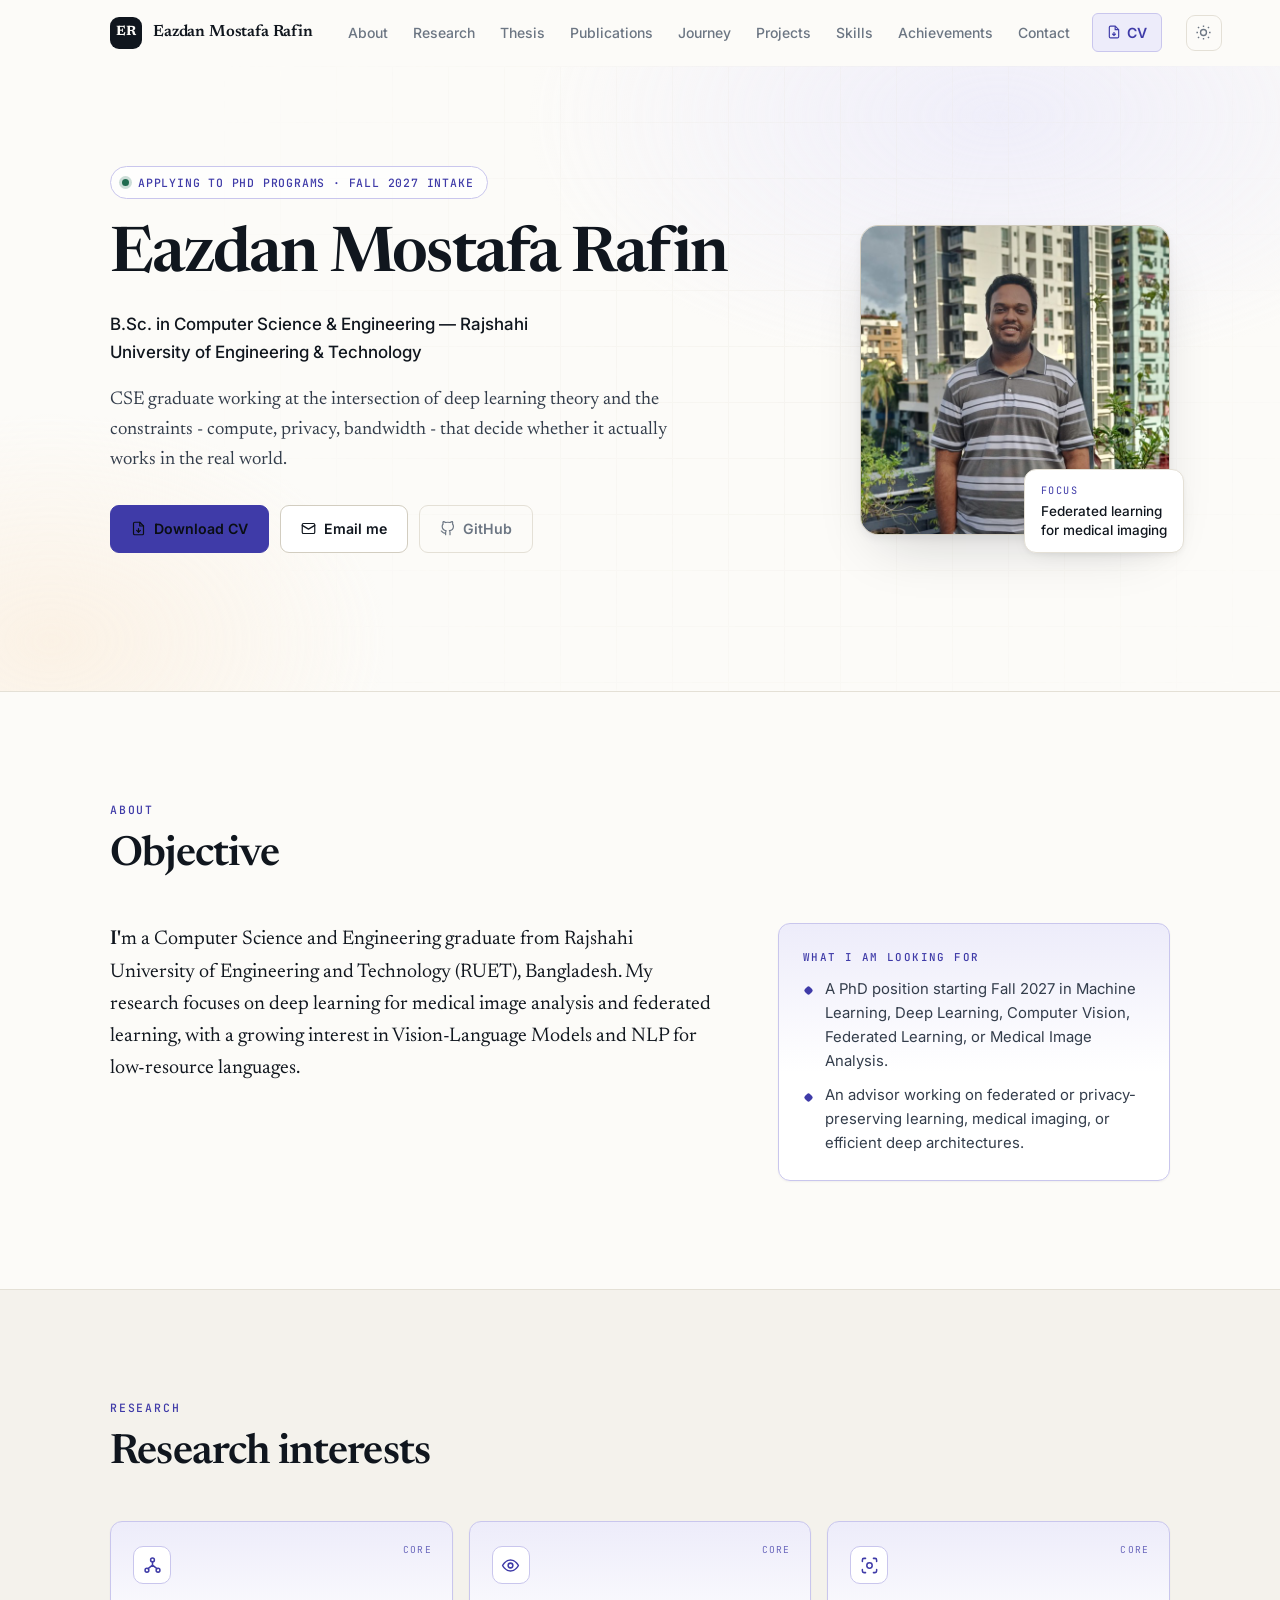
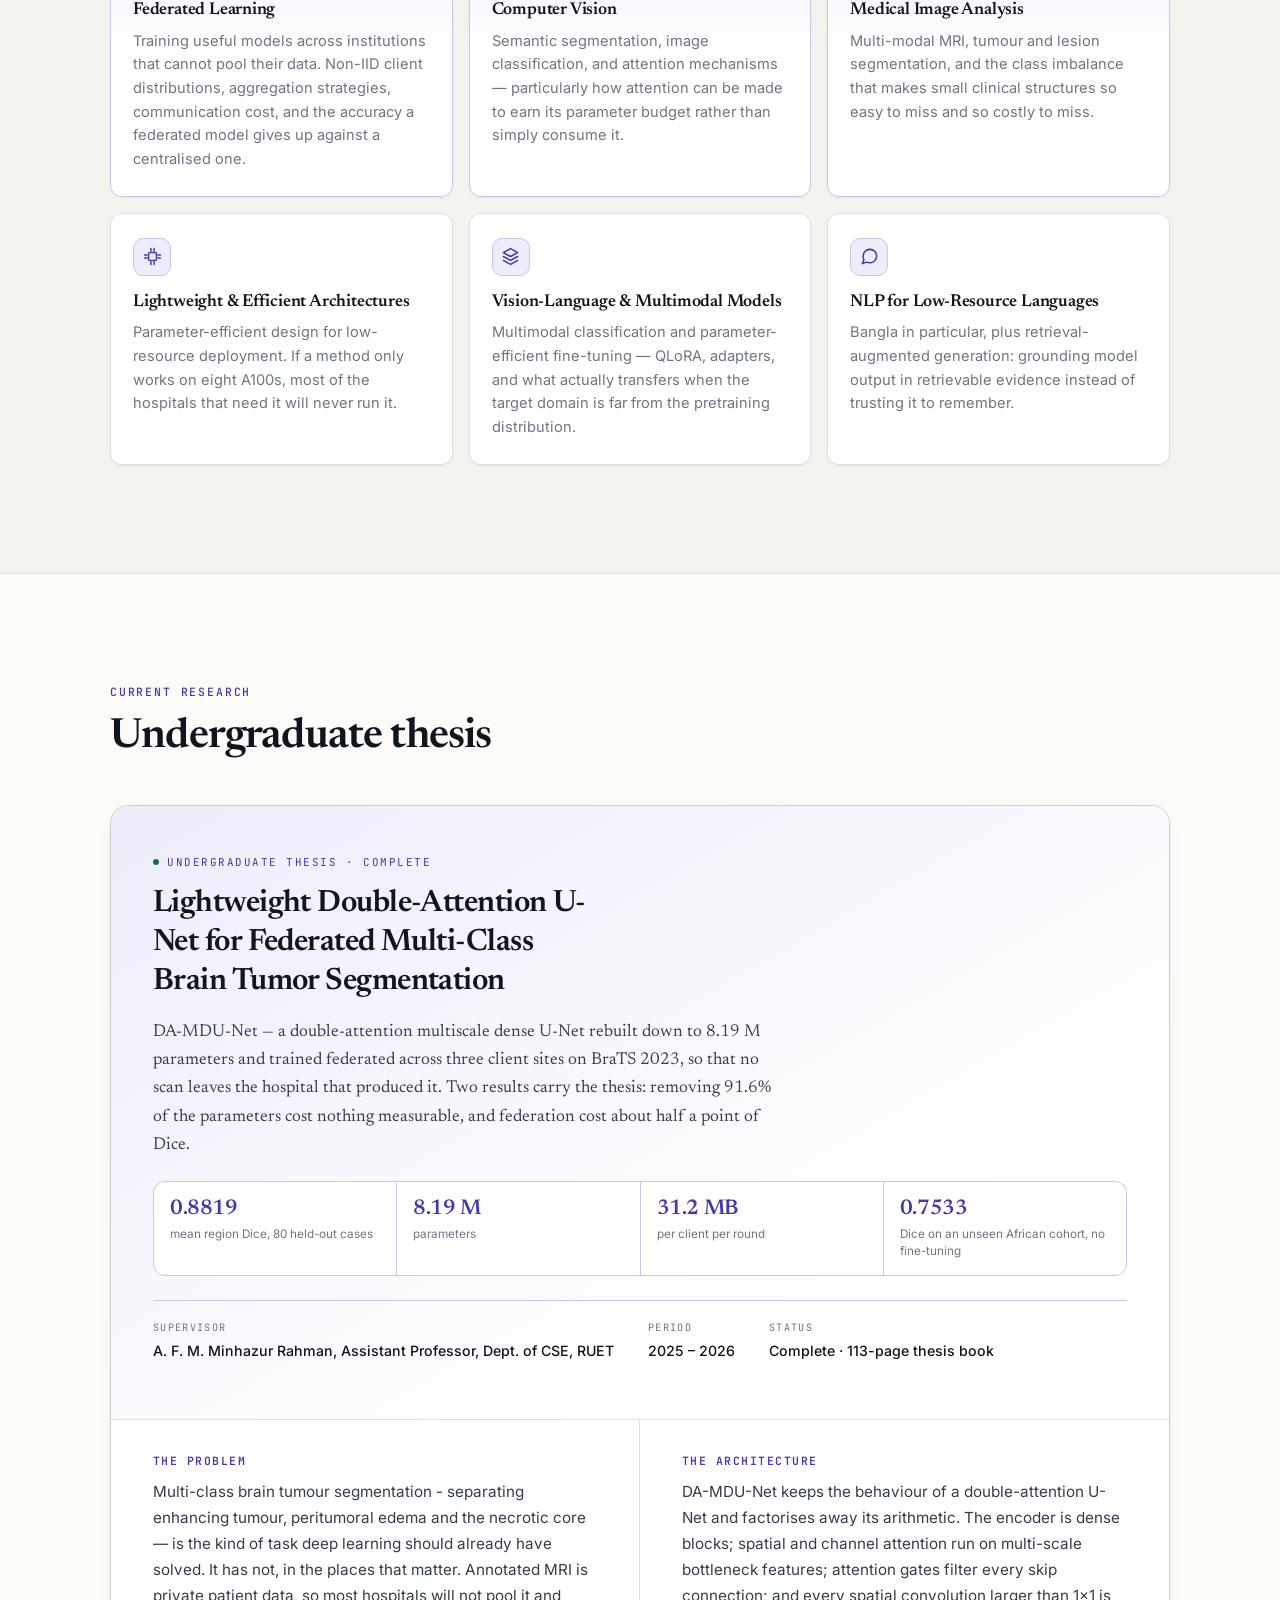
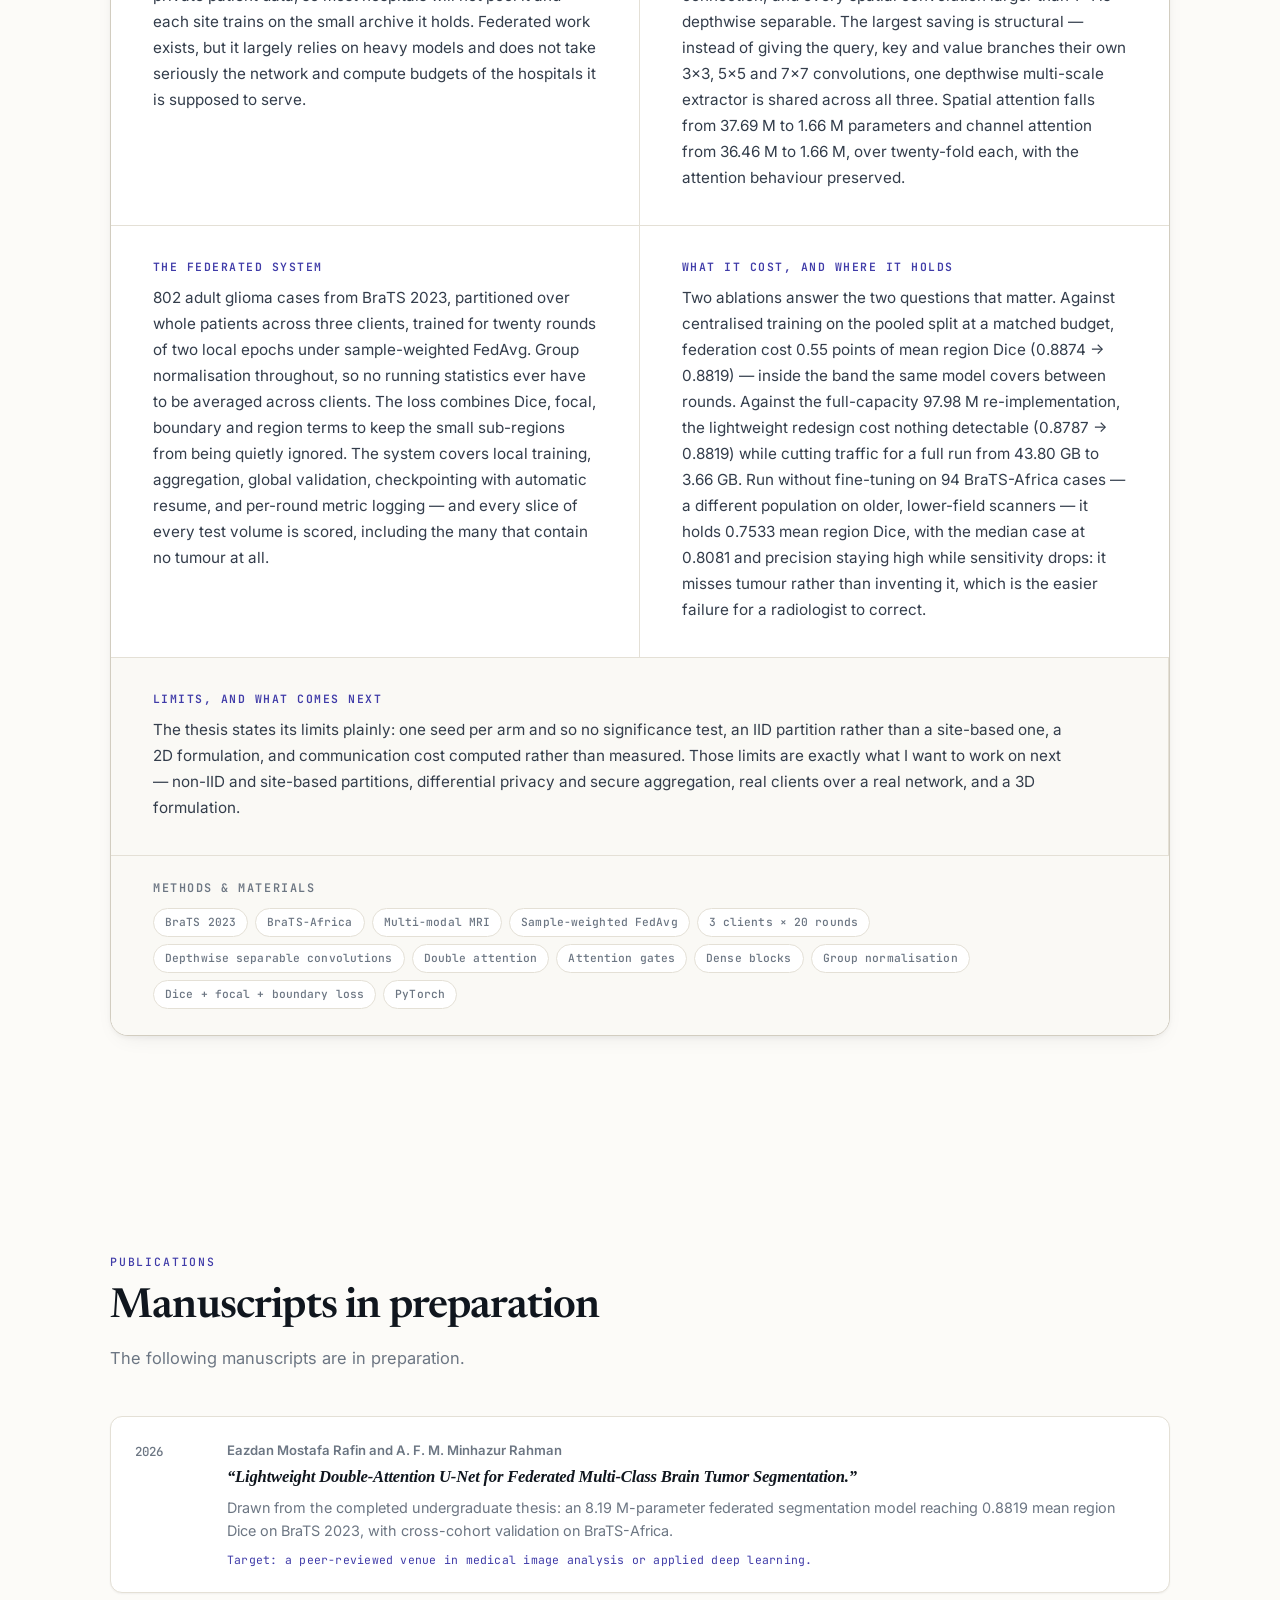
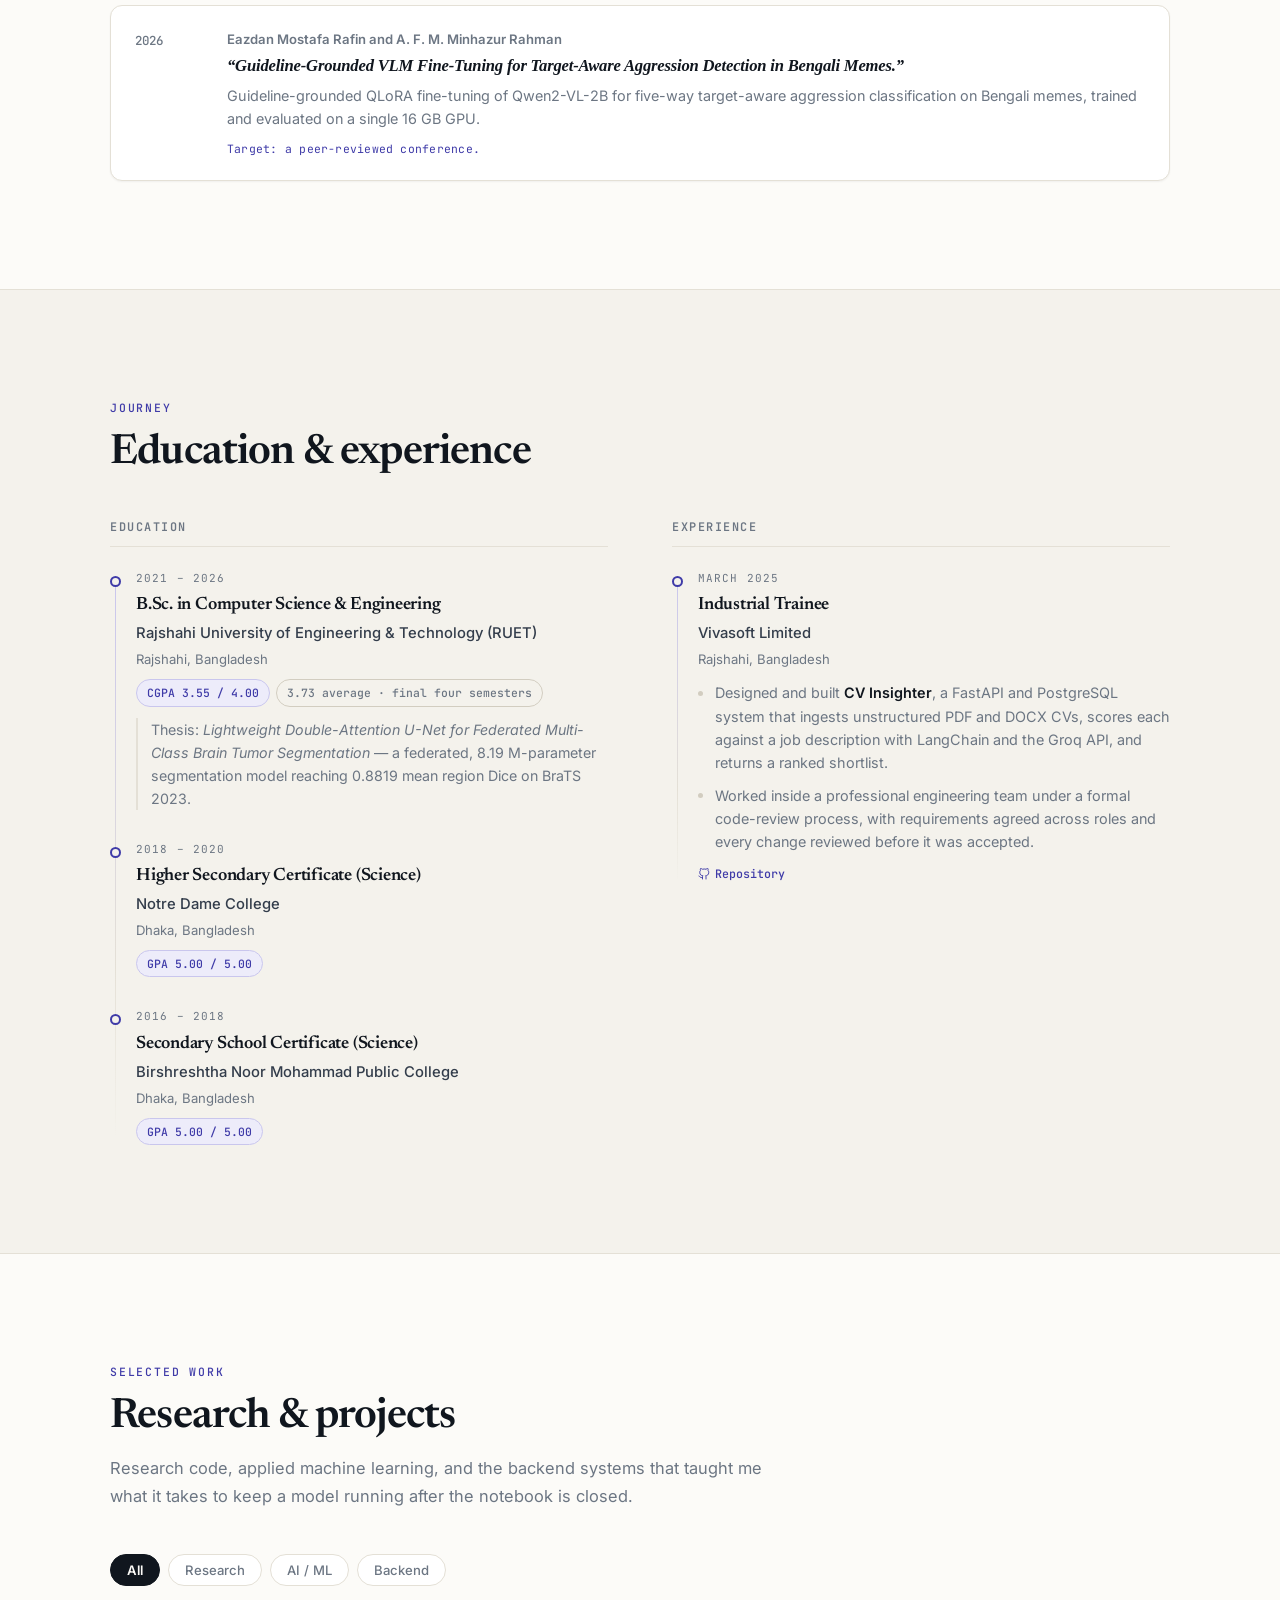
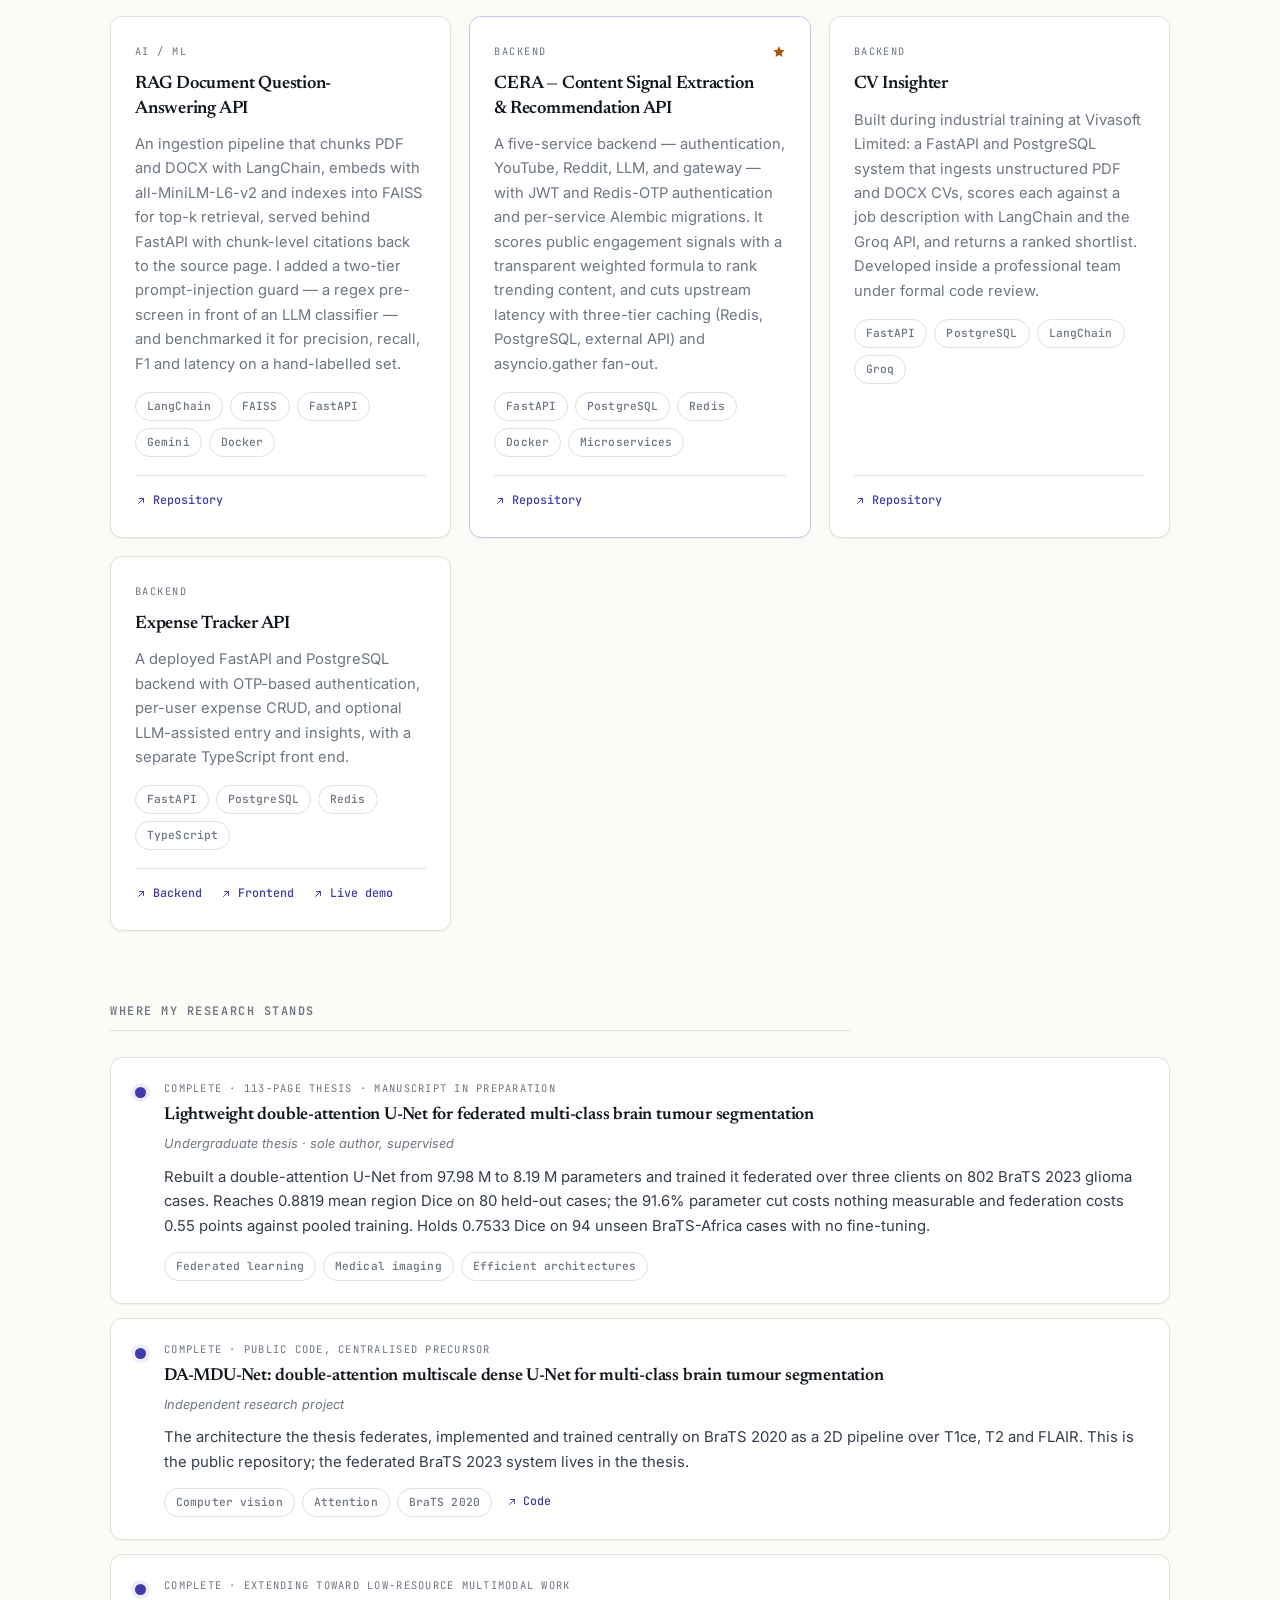
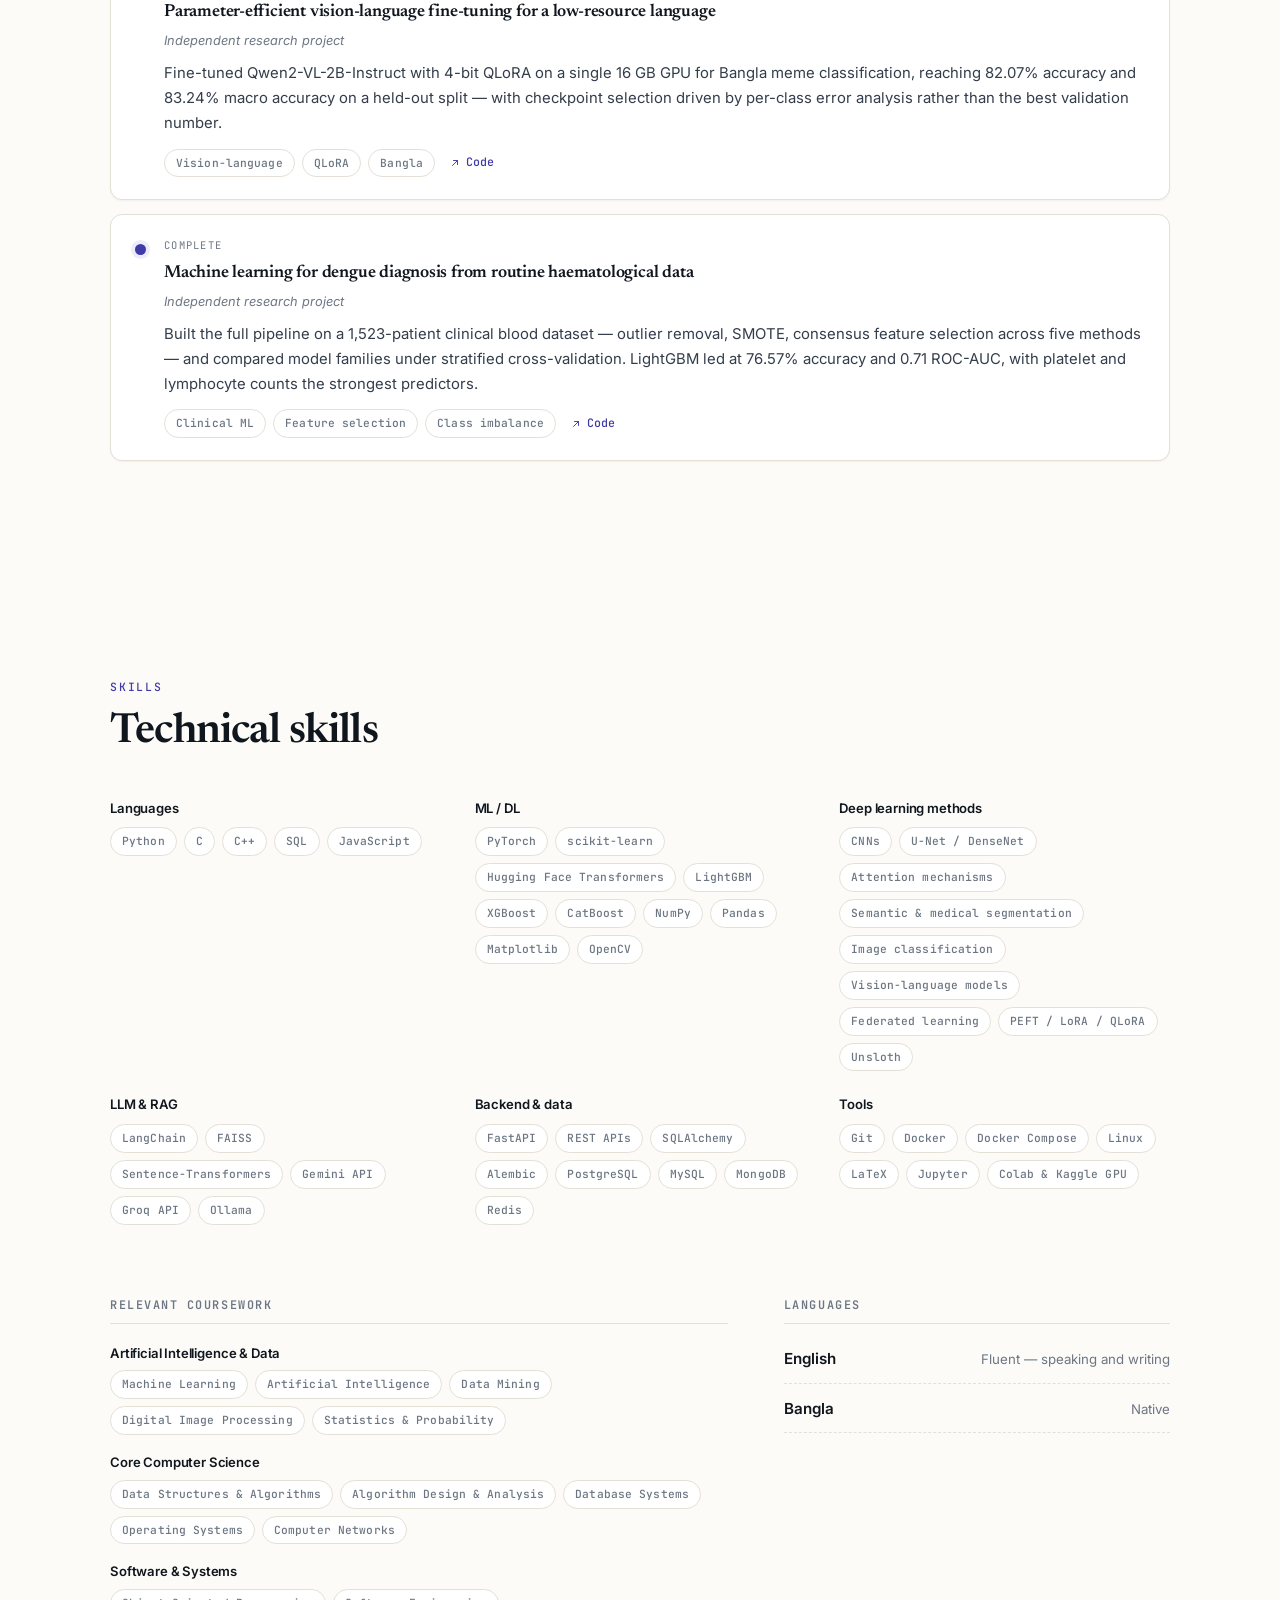
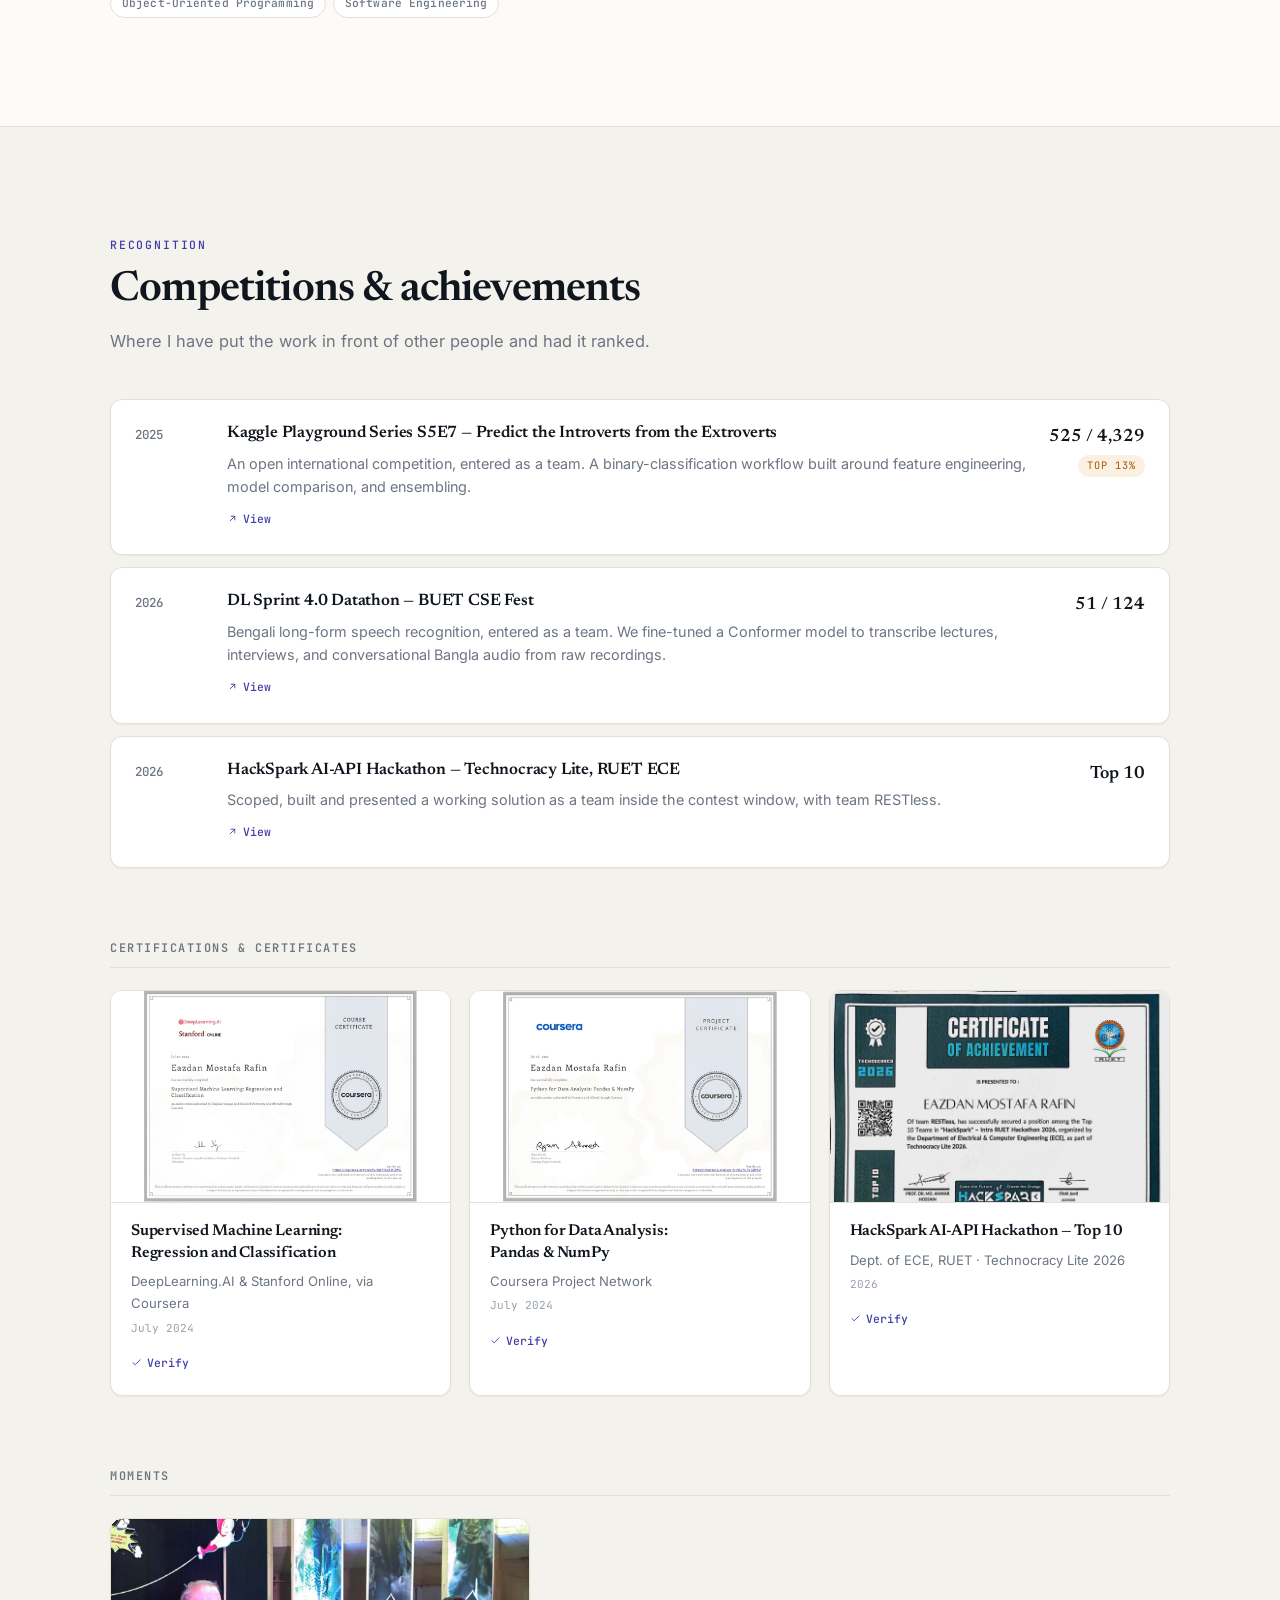
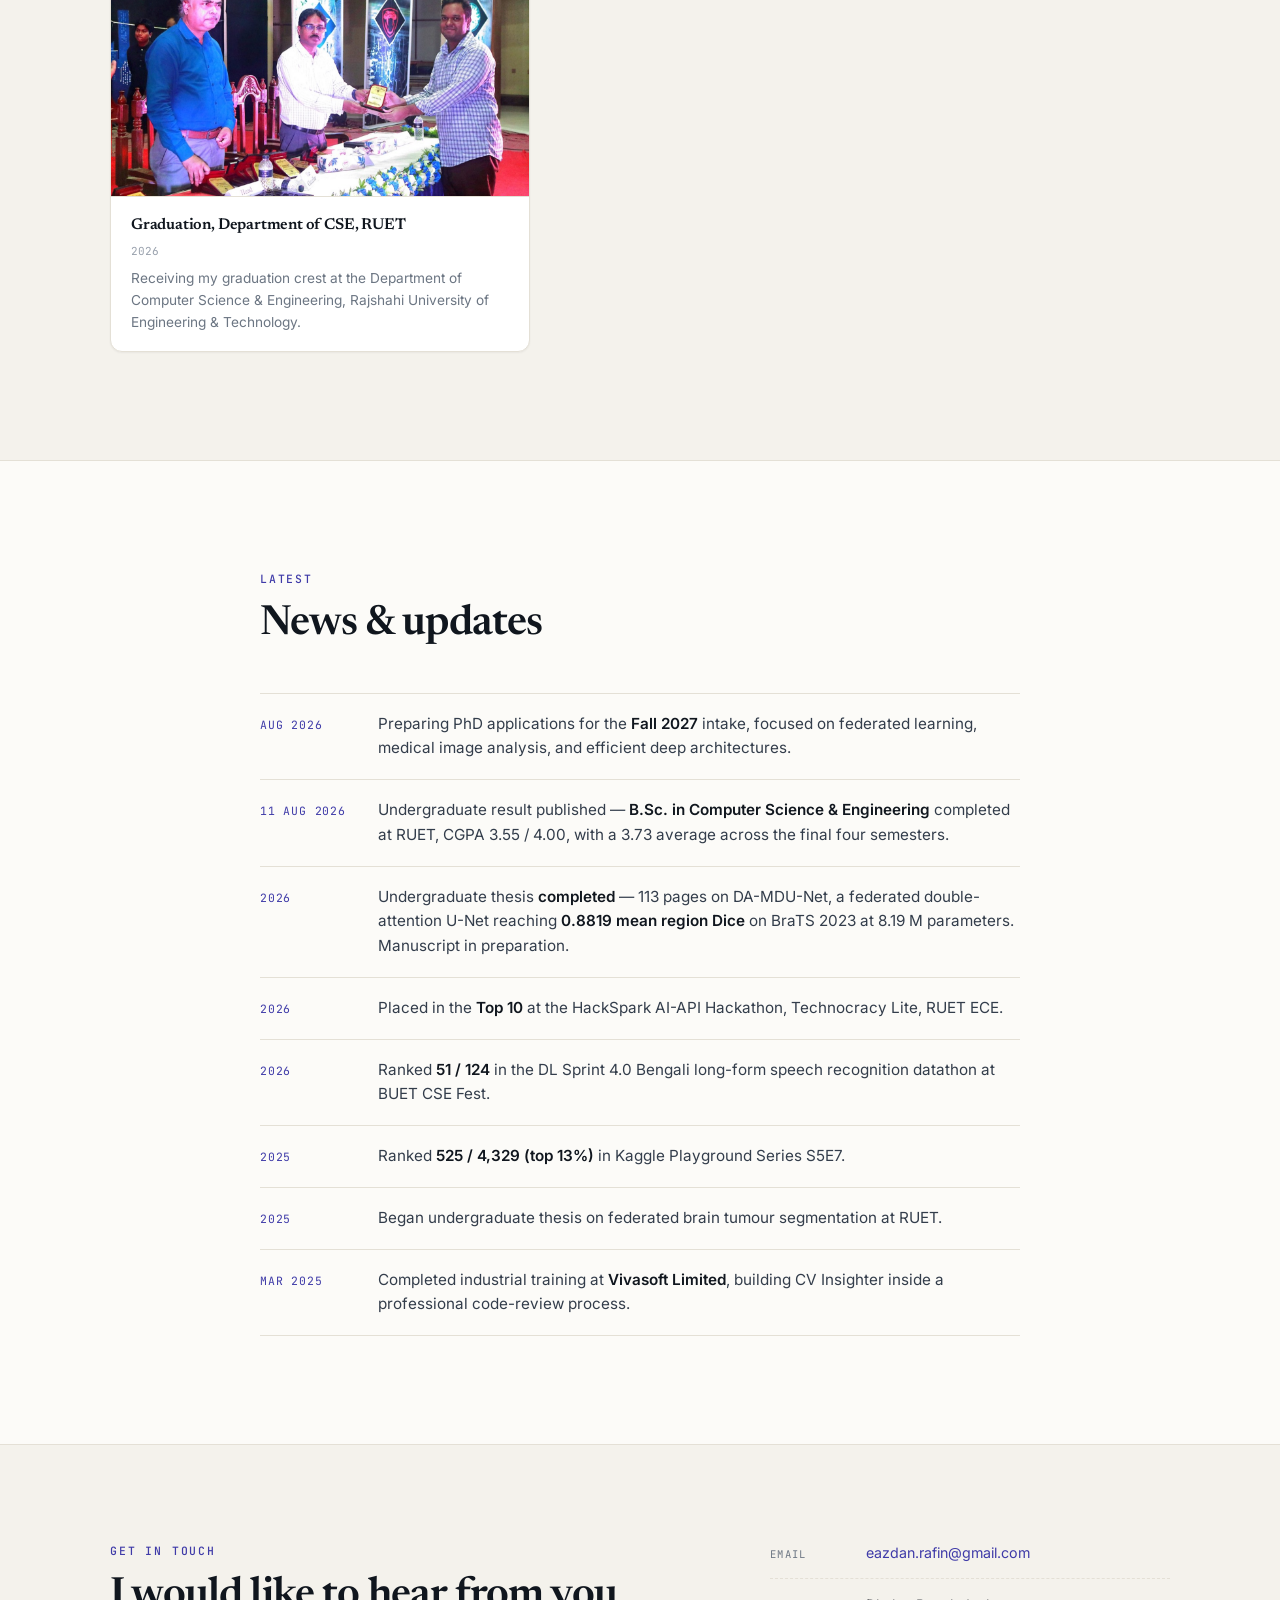
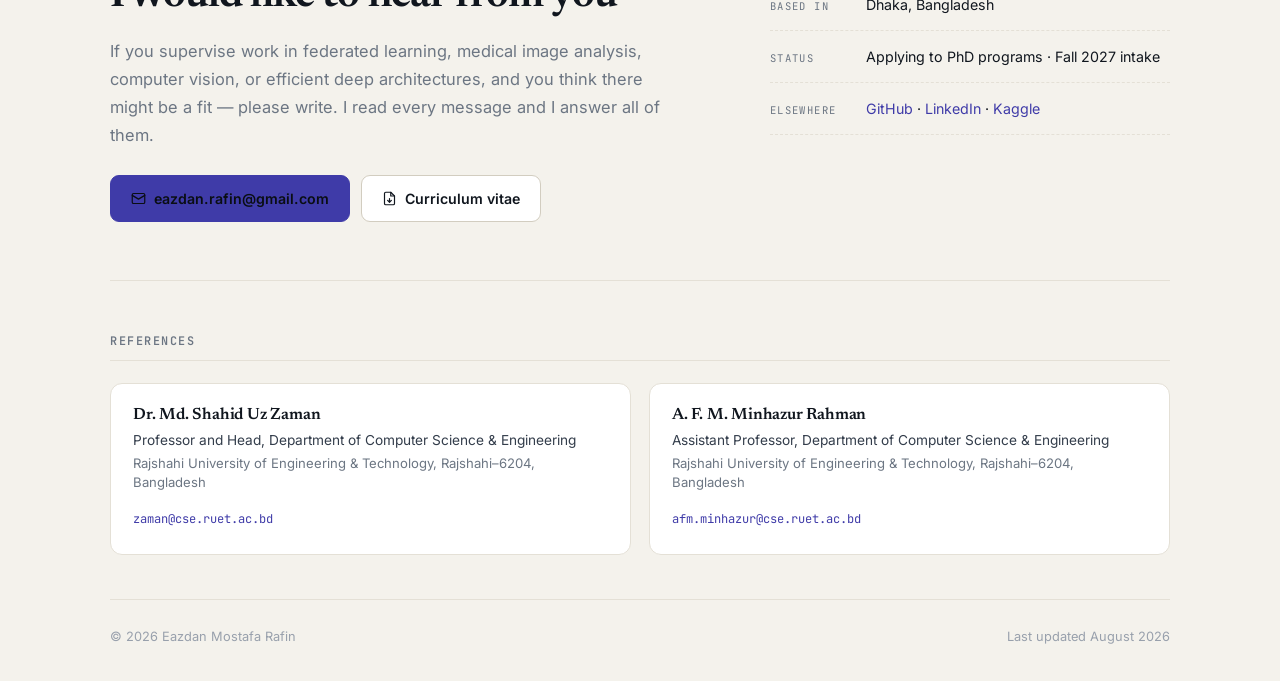
==== commit f1664272: "Add manuscripts section: implement rendering logic and update site data for publications" ====
--- a/index.html
+++ b/index.html
@@ -88,6 +88,7 @@
       <li><a href="#about">About</a></li>
       <li><a href="#research">Research</a></li>
       <li><a href="#thesis">Thesis</a></li>
+      <li><a href="#manuscripts">Publications</a></li>
       <li><a href="#journey">Journey</a></li>
       <li><a href="#projects">Projects</a></li>
       <li><a href="#skills">Skills</a></li>
@@ -180,6 +181,19 @@
   </div>
 </section>
 
+<!-- ═══════════════════════════════════════════════════════ MANUSCRIPTS ═══ -->
+<section id="manuscripts">
+  <div class="container">
+    <div class="section-head reveal">
+      <p class="eyebrow">Publications</p>
+      <h2>Manuscripts in preparation</h2>
+      <p class="section-sub" id="manuscriptsNote"></p>
+    </div>
+
+    <div class="manuscript-list" id="manuscriptList"></div>
+  </div>
+</section>
+
 <!-- ═══════════════════════════════════════════════════════════ JOURNEY ═══ -->
 <section id="journey" class="band">
   <div class="container">
--- a/assets/css/style.css
+++ b/assets/css/style.css
@@ -1415,6 +1415,55 @@
   .award-rank { justify-items: start; text-align: left; flex-direction: row; }
 }
 
+.manuscript-list { display: grid; gap: 12px; }
+
+.manuscript-item {
+  display: grid;
+  grid-template-columns: 70px minmax(0, 1fr);
+  align-items: start;
+  gap: 22px;
+  padding: 22px 24px;
+  background: var(--surface);
+  border: 1px solid var(--border);
+  border-radius: var(--radius);
+  box-shadow: var(--shadow-sm);
+  transition: border-color .2s var(--ease), transform .2s var(--ease);
+}
+.manuscript-item:hover { border-color: var(--border-strong); transform: translateX(2px); }
+
+.manuscript-year {
+  font-family: var(--font-mono);
+  font-size: .78rem;
+  font-weight: 500;
+  color: var(--muted);
+  padding-top: 3px;
+}
+.manuscript-authors {
+  font-size: .82rem;
+  font-weight: 600;
+  color: var(--muted);
+  margin-bottom: 4px;
+}
+.manuscript-title {
+  font-family: var(--font-serif);
+  font-style: italic;
+  font-size: 1.04rem;
+  line-height: 1.4;
+  margin-bottom: 7px;
+}
+.manuscript-body { font-size: .9rem; line-height: 1.62; color: var(--muted); margin: 0 0 8px; }
+.manuscript-target {
+  font-family: var(--font-mono);
+  font-size: .715rem;
+  letter-spacing: .02em;
+  color: var(--accent);
+  margin: 0;
+}
+
+@media (max-width: 720px) {
+  .manuscript-item { grid-template-columns: 1fr; gap: 8px; }
+}
+
 .cert-grid {
   display: grid;
   grid-template-columns: repeat(auto-fit, minmax(280px, 1fr));
@@ -1774,7 +1823,7 @@
   section, .site-footer { padding: 18px 0; break-inside: avoid; }
   .band { background: #fff; }
   .card, .project-card, .interest-card, .thesis-card,
-  .pipeline-item, .award-item, .cert-card, .ref-card {
+  .pipeline-item, .award-item, .cert-card, .ref-card, .manuscript-item {
     box-shadow: none;
     border: 1px solid #ccc;
     break-inside: avoid;
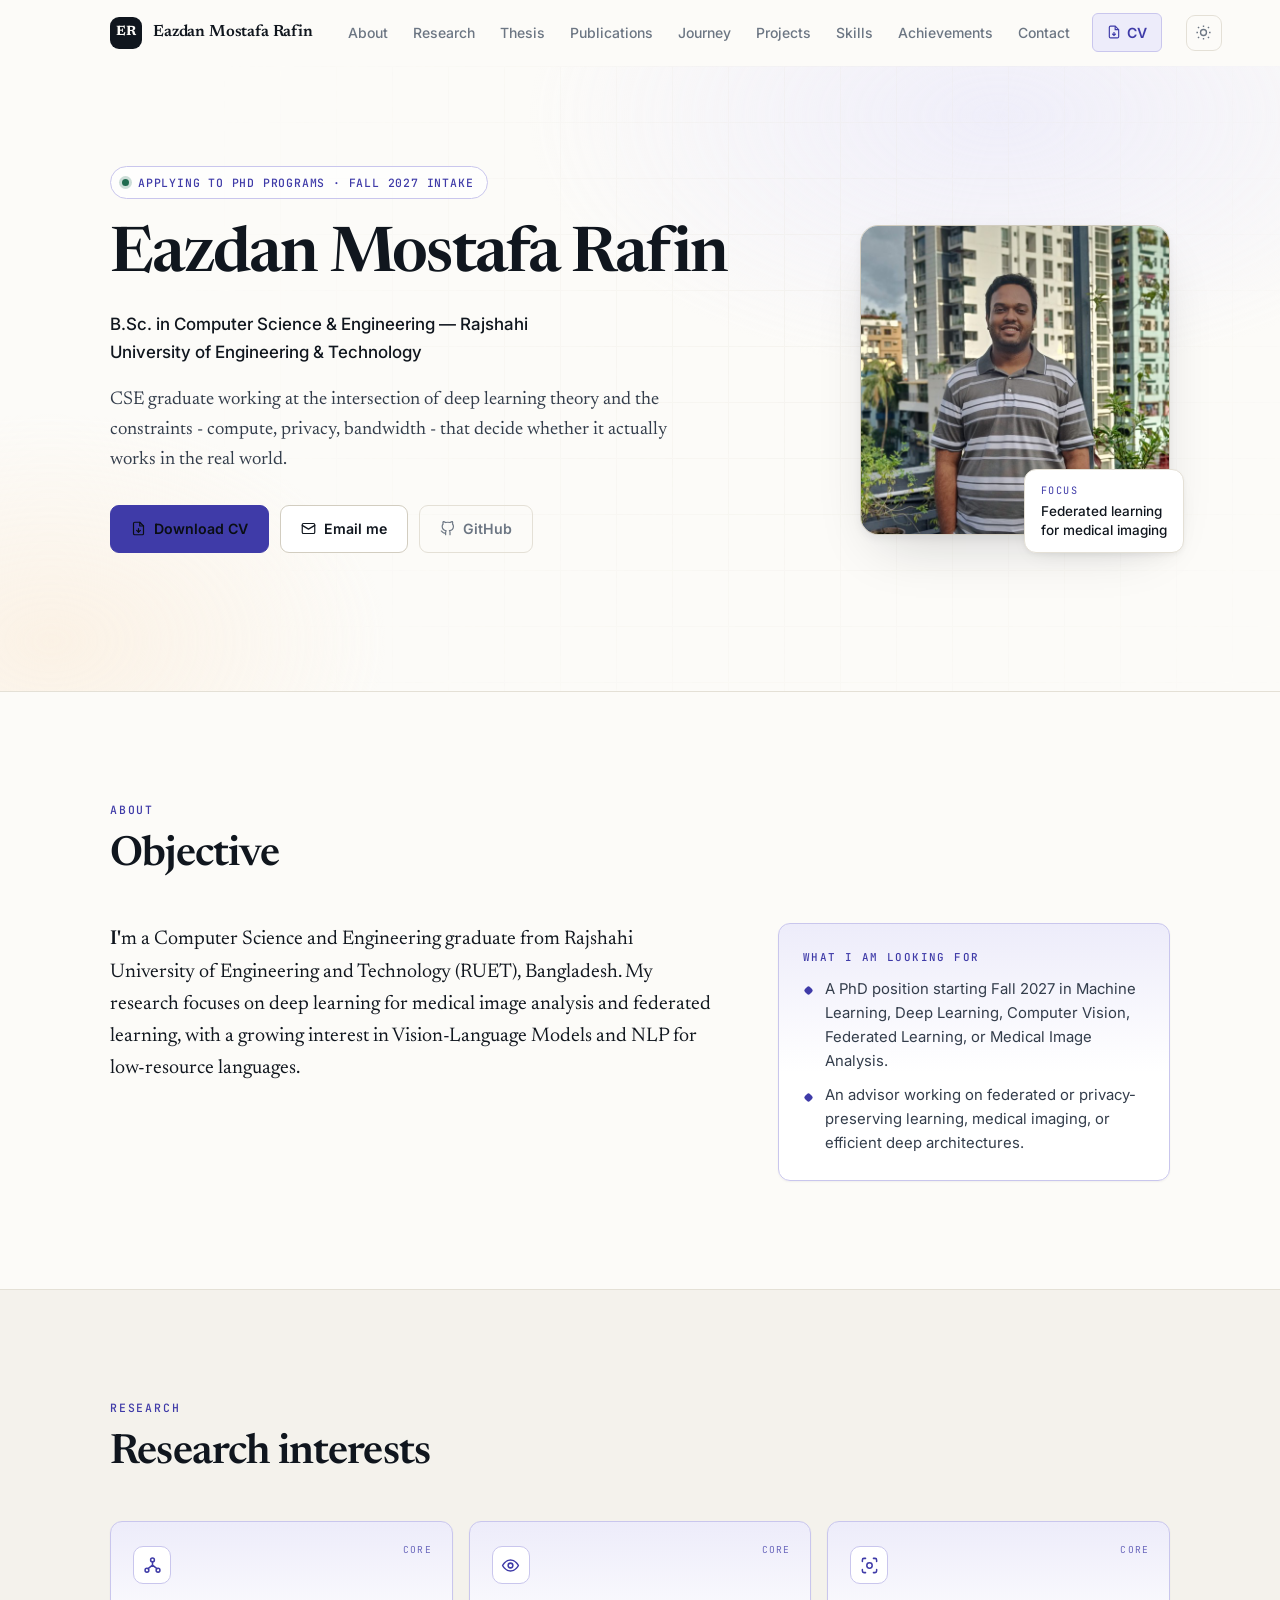
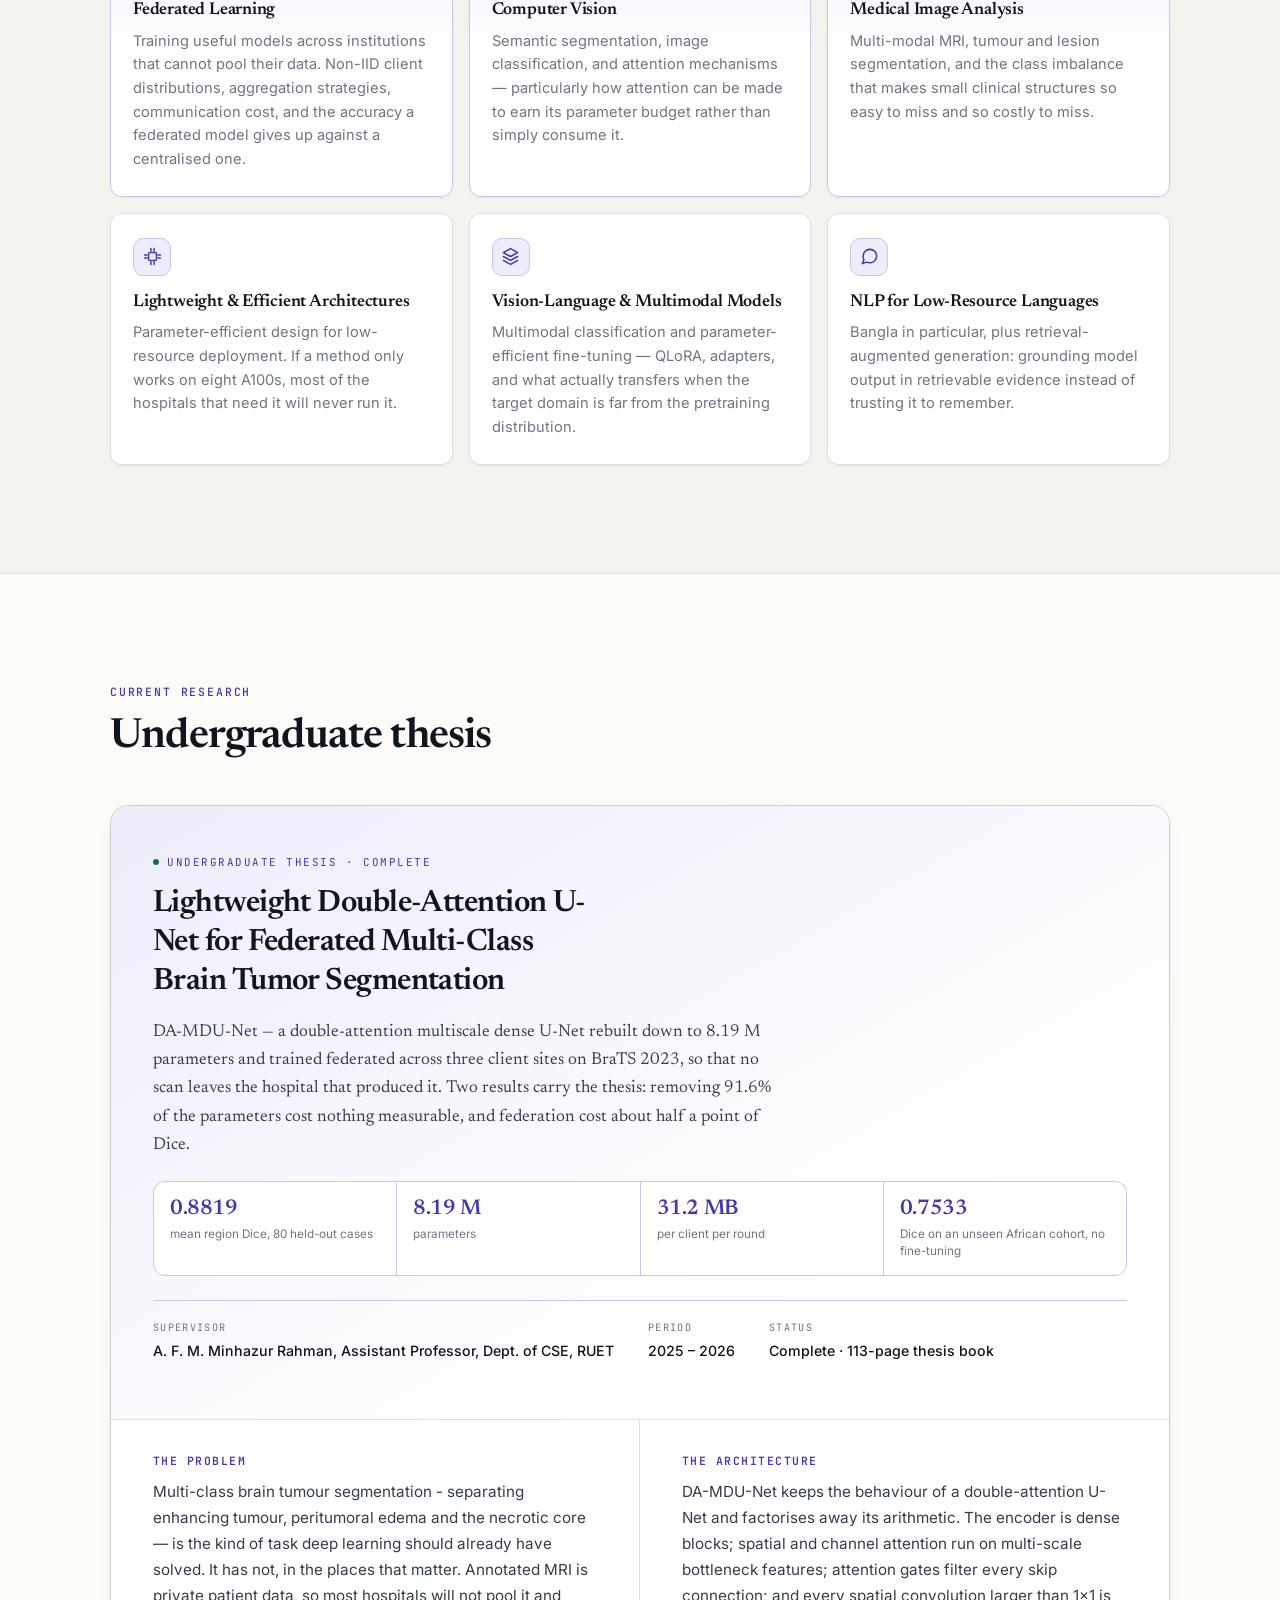
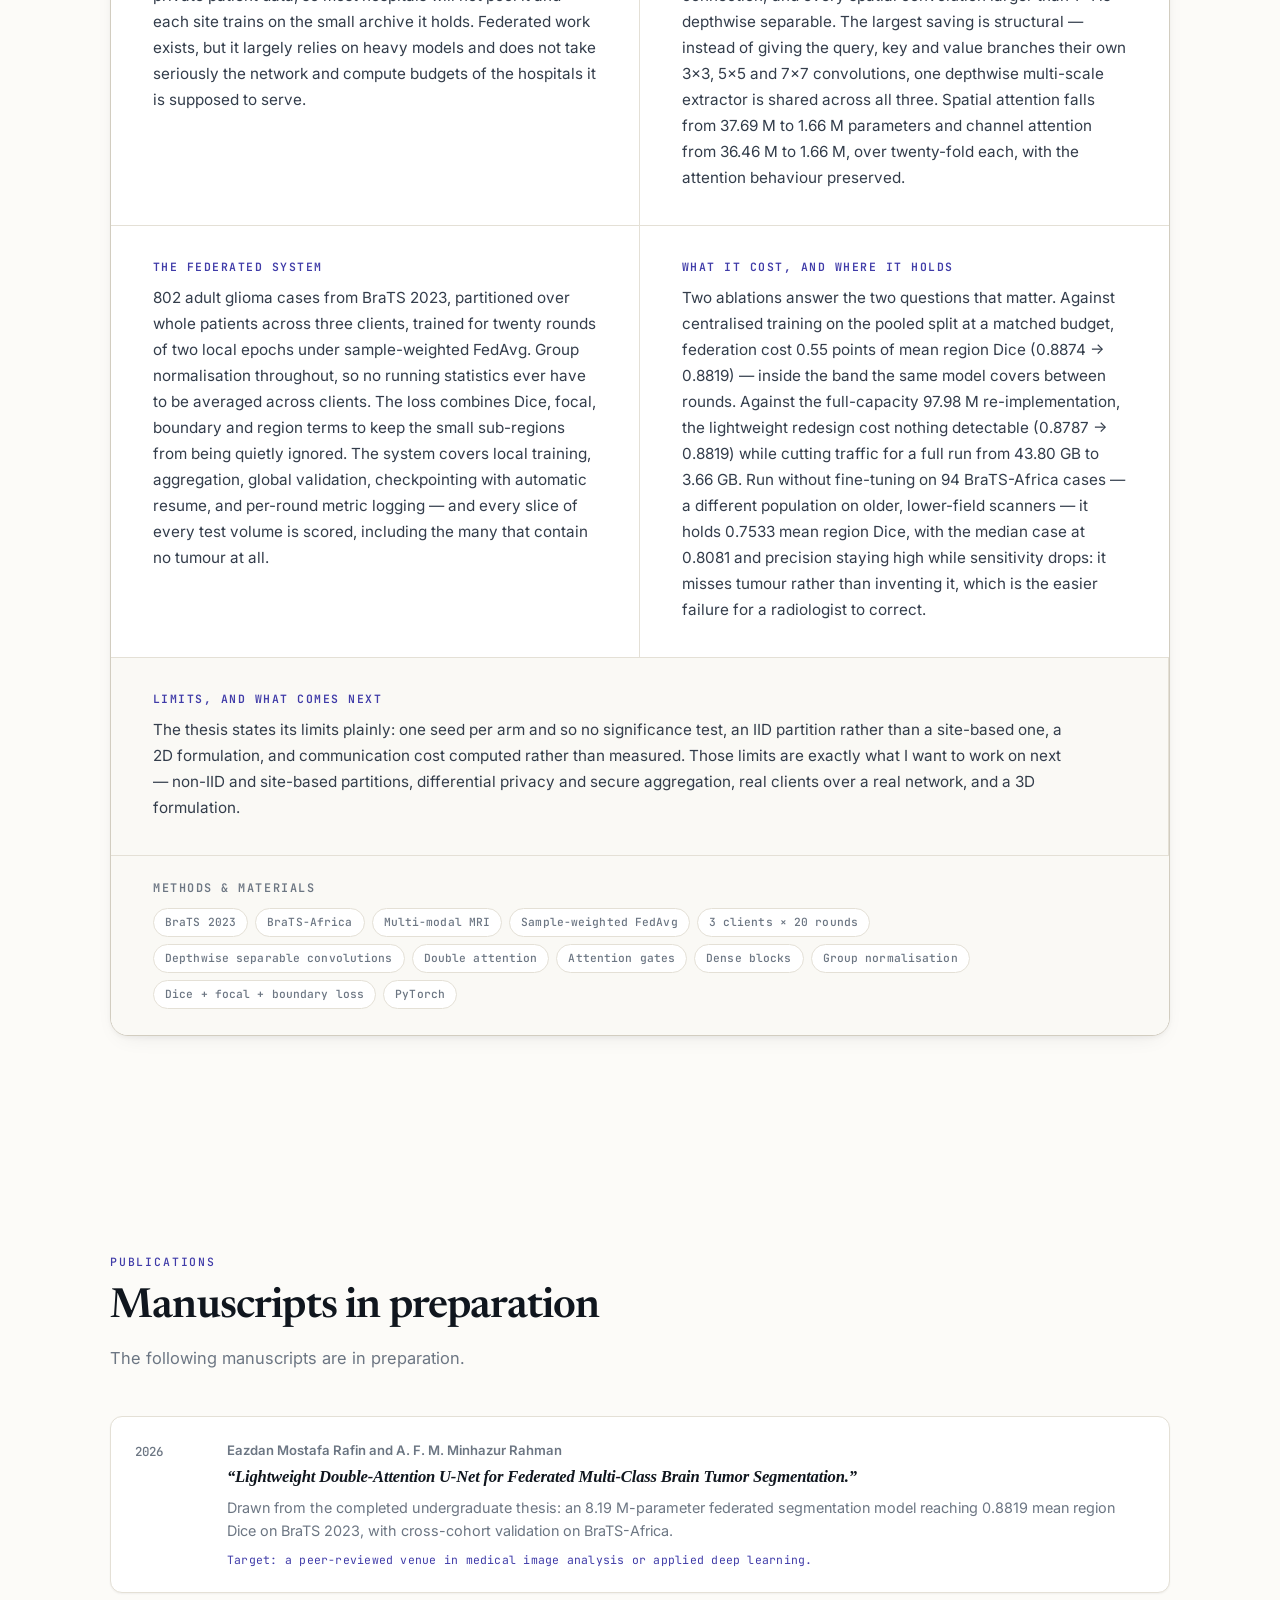
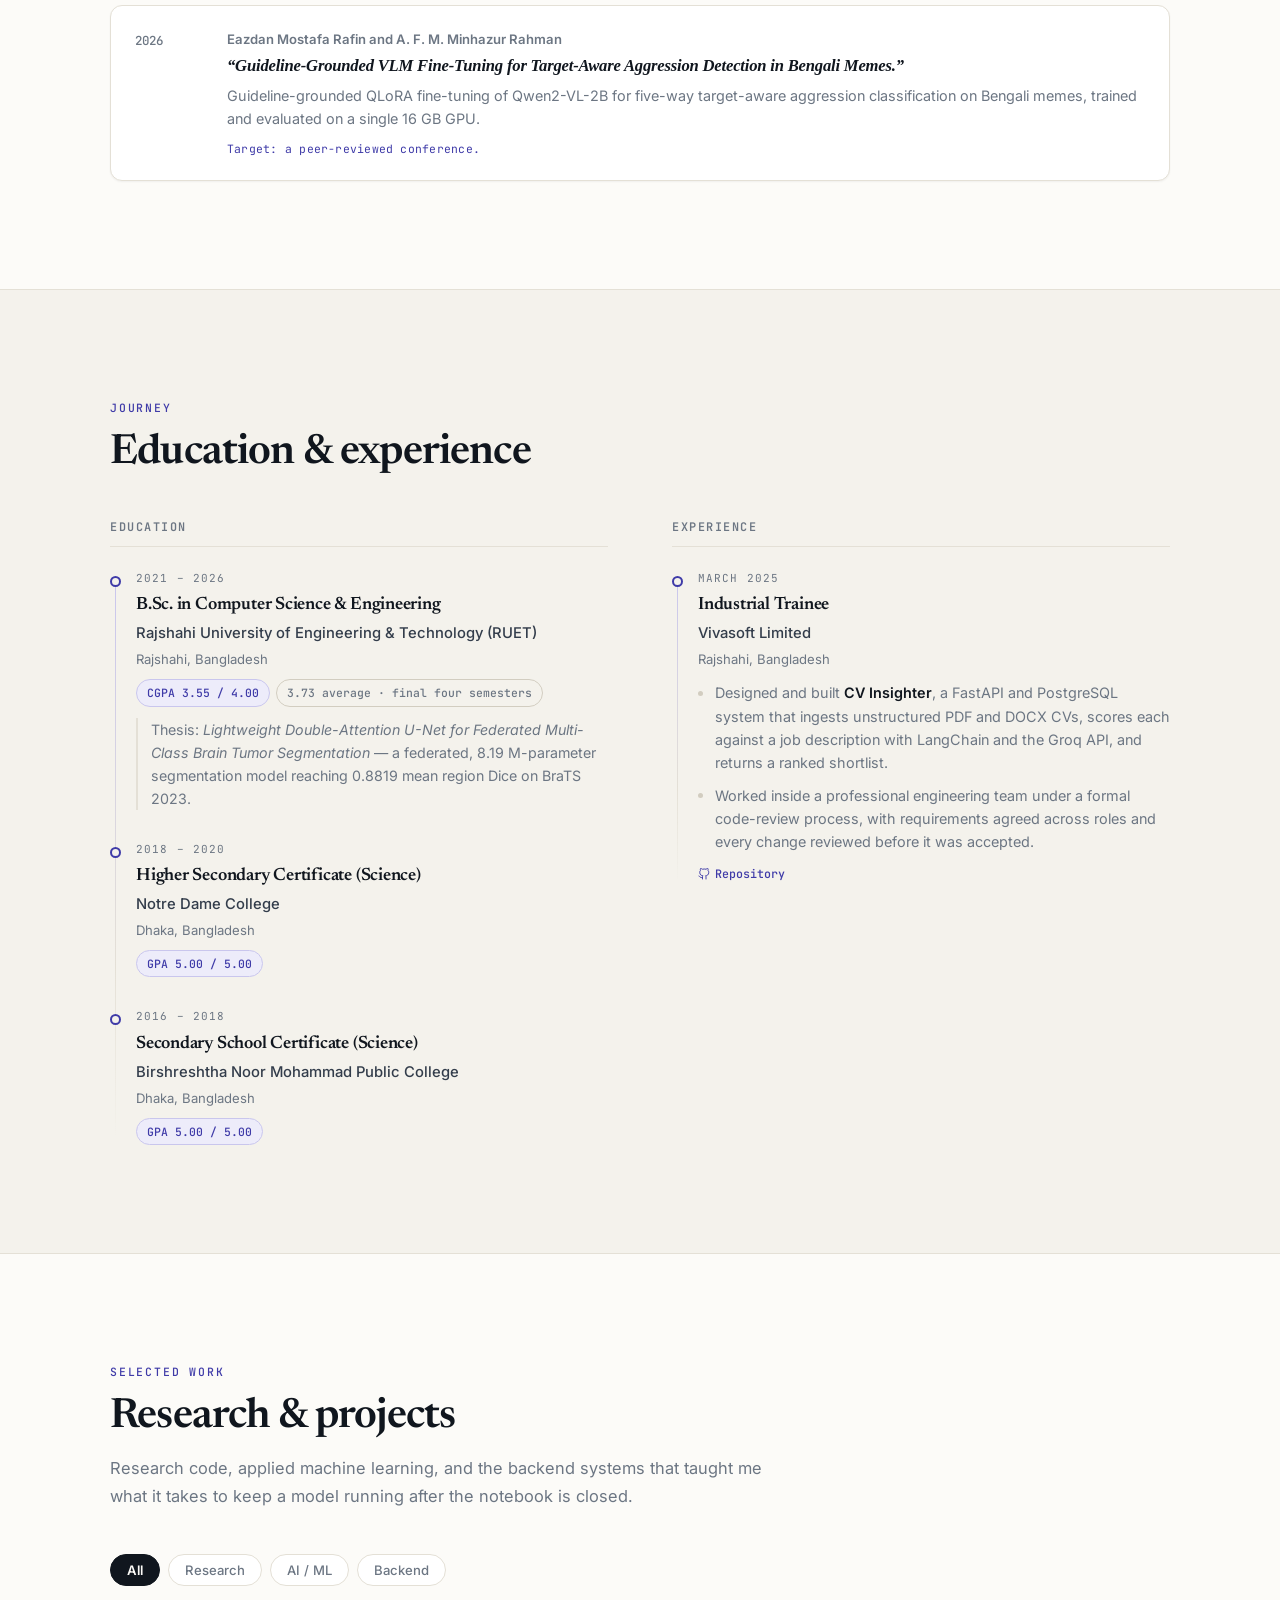
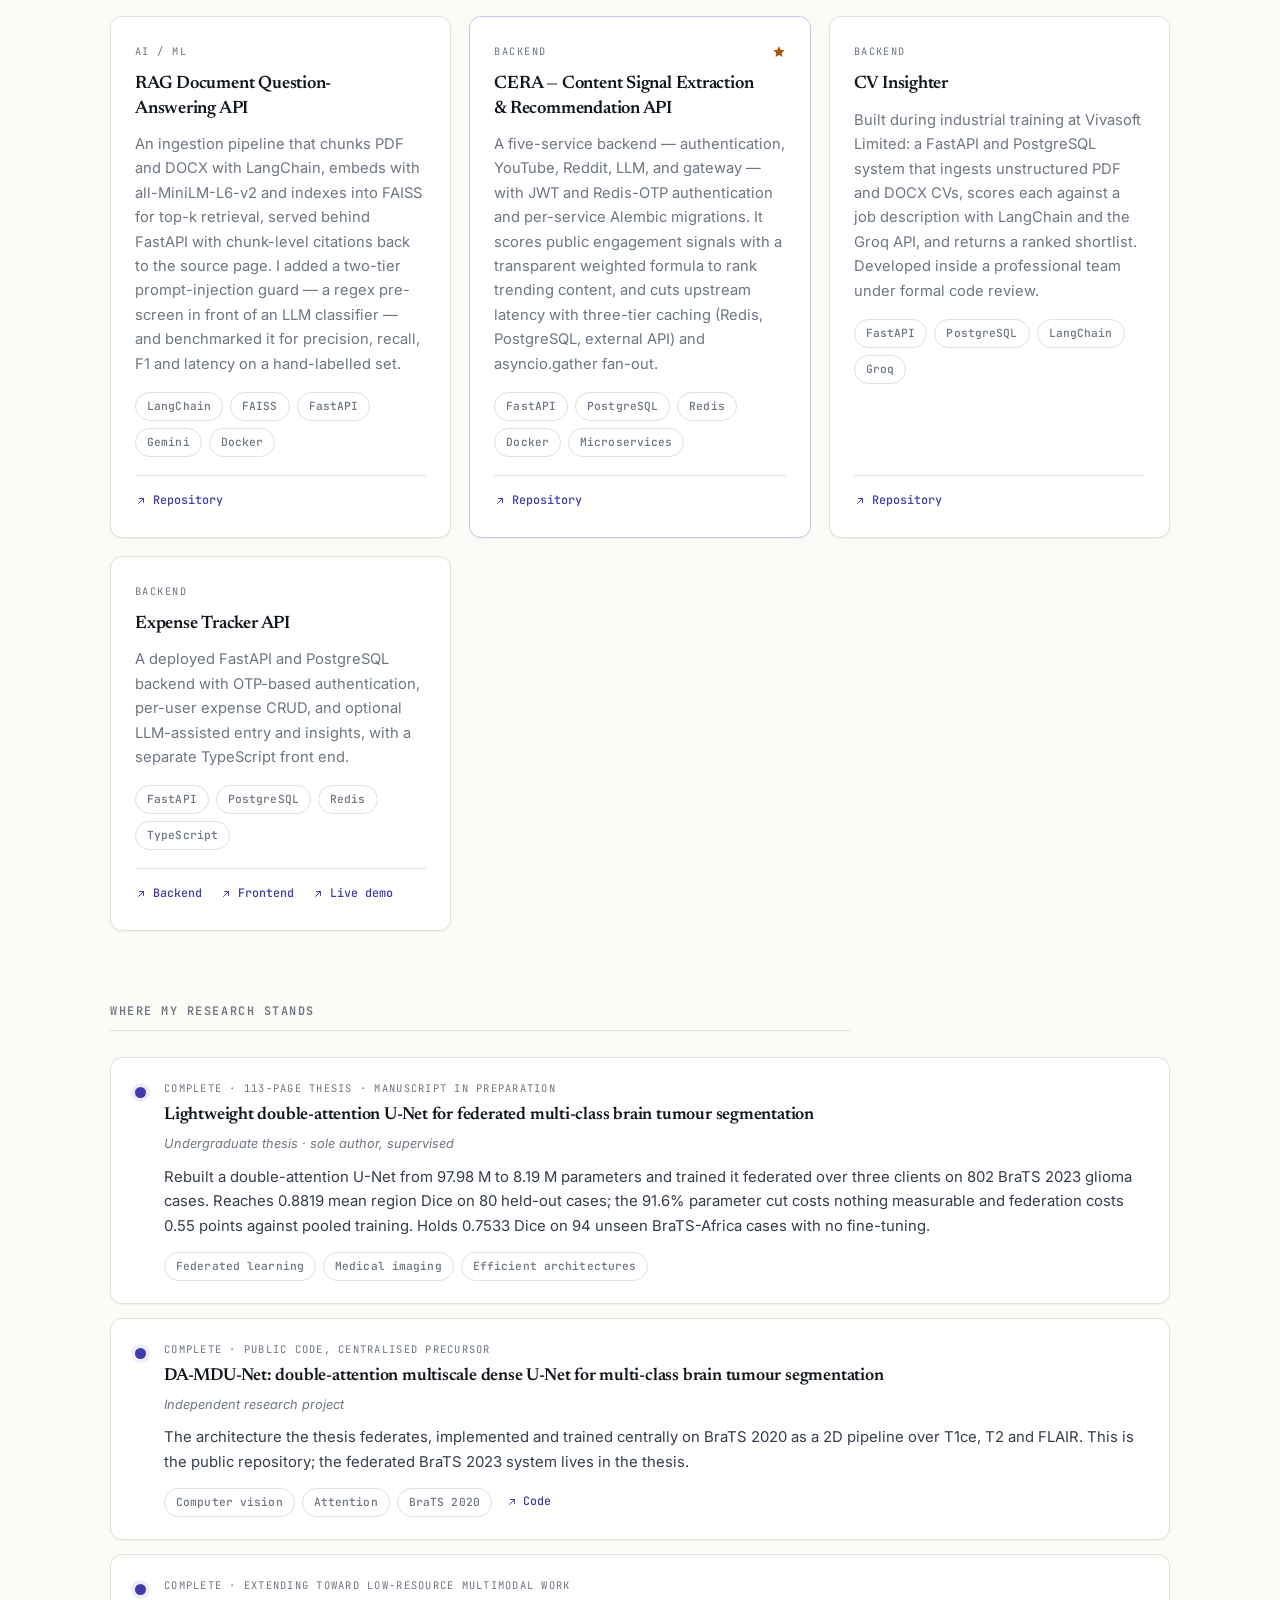
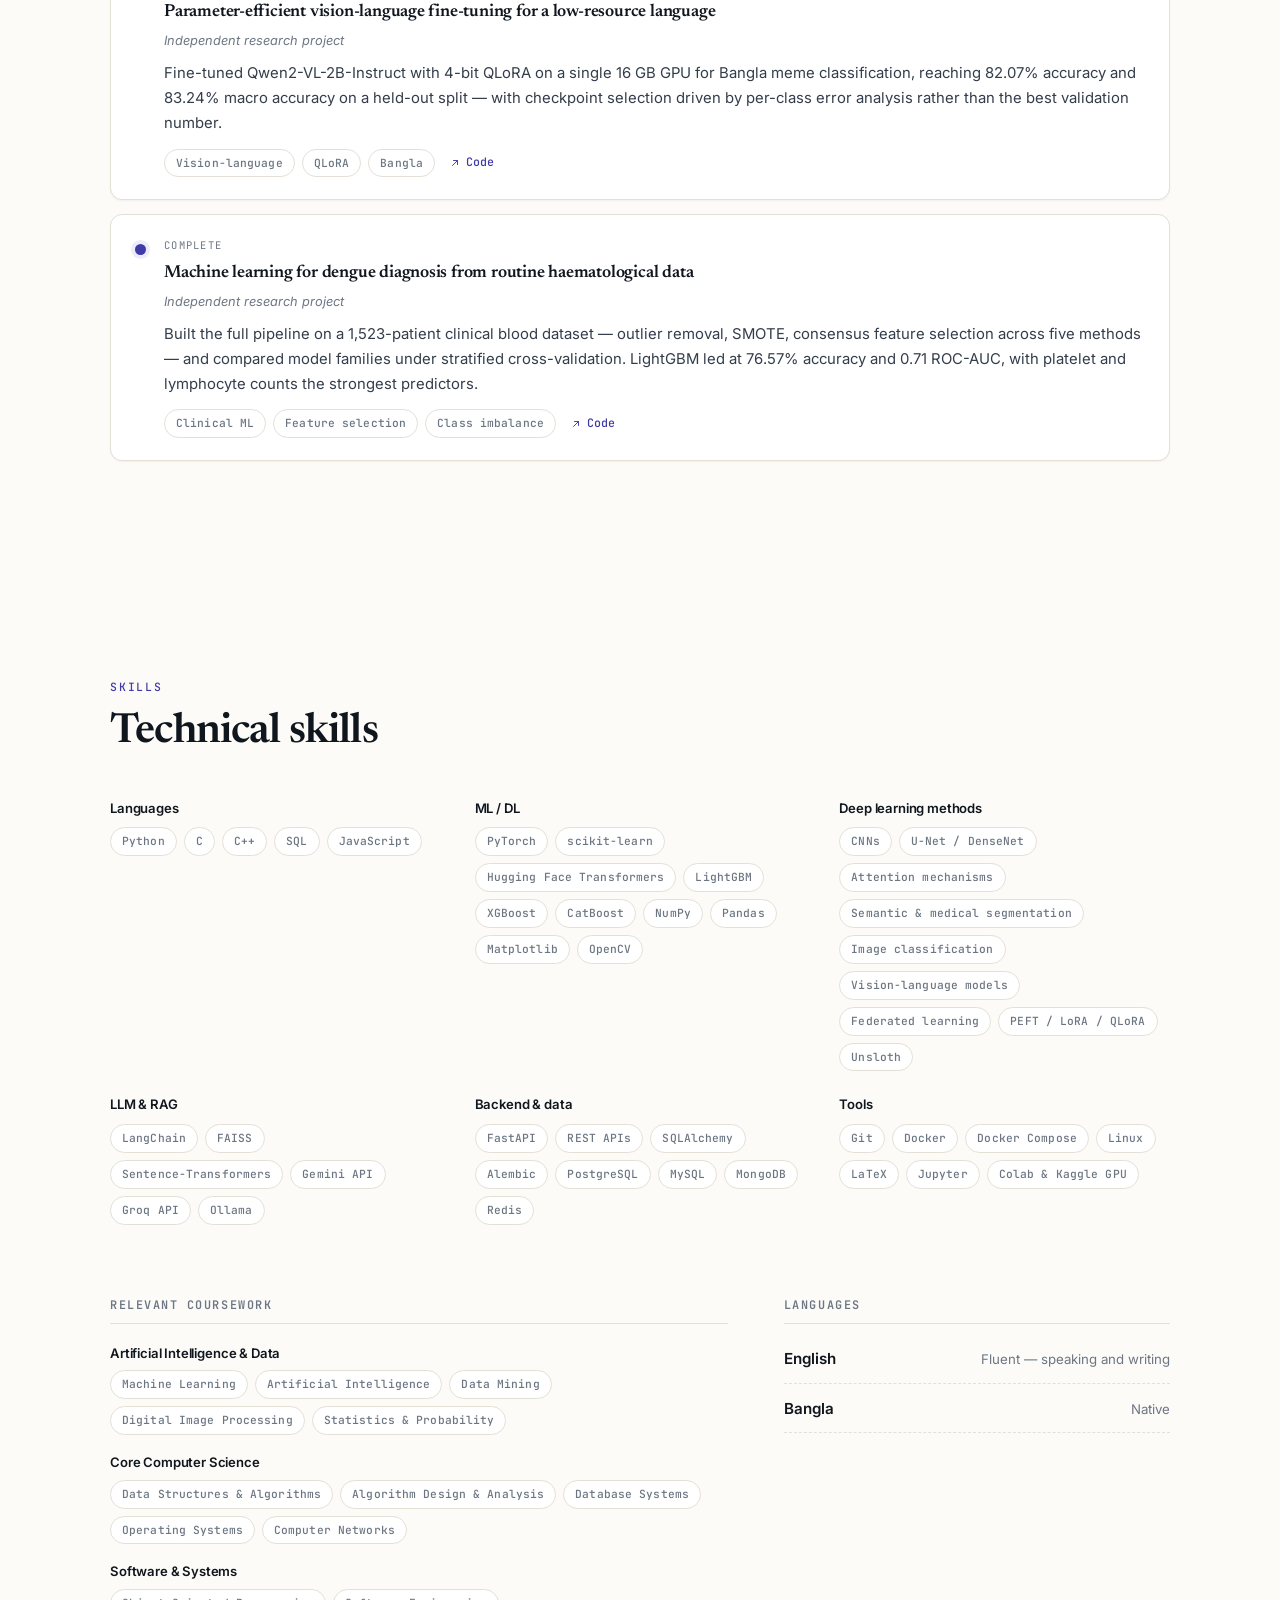
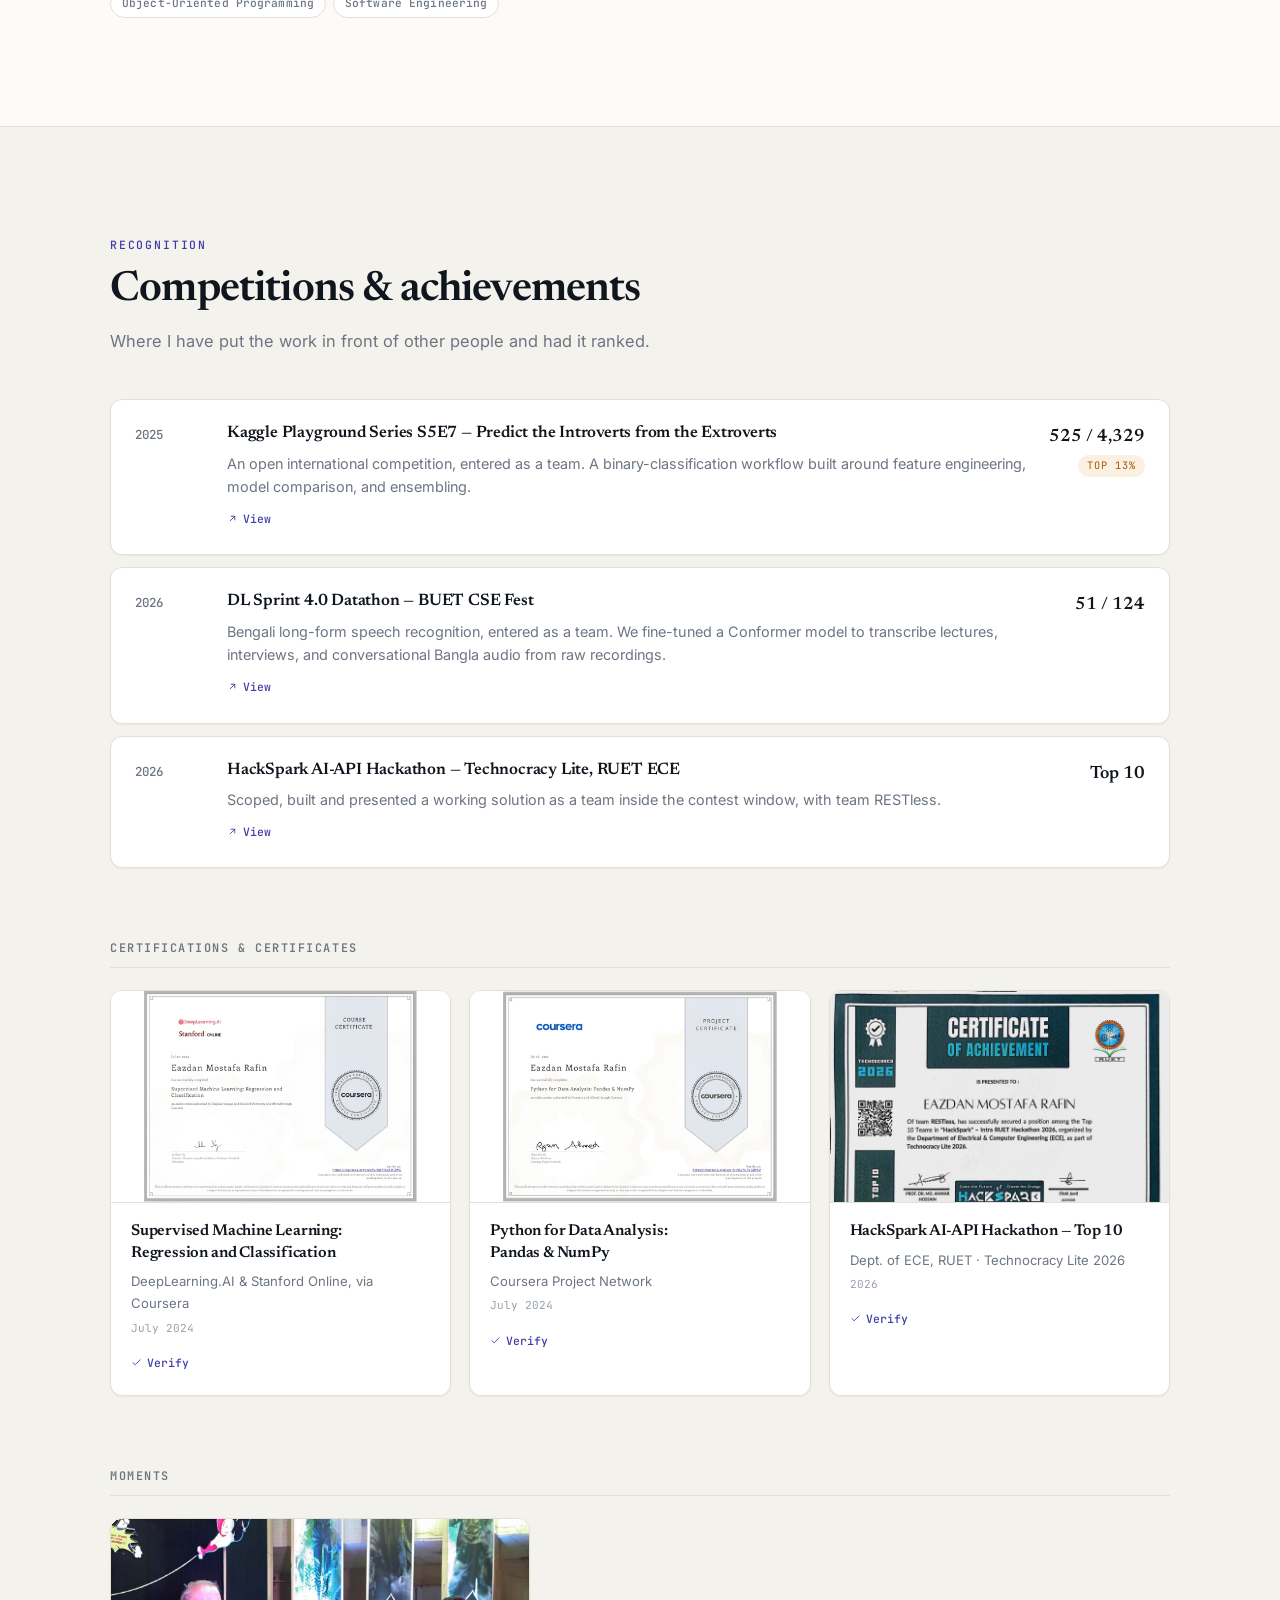
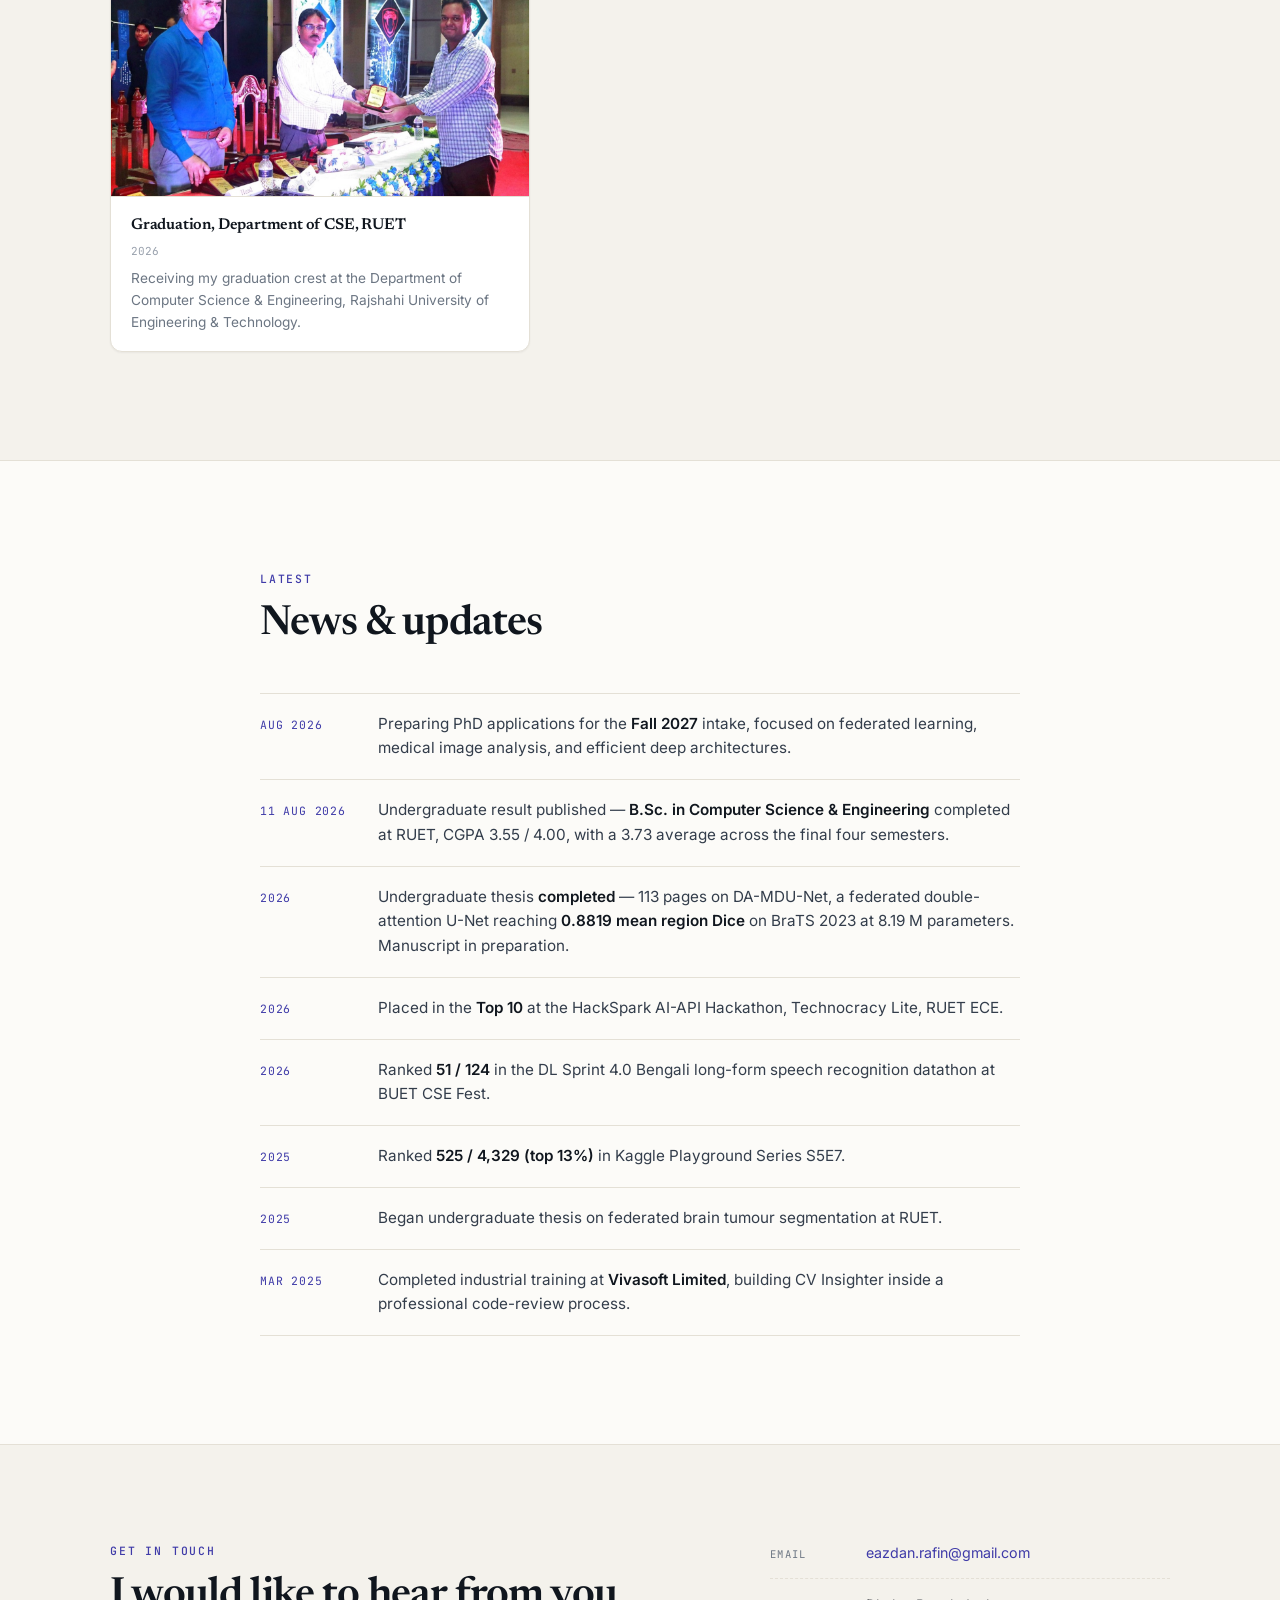
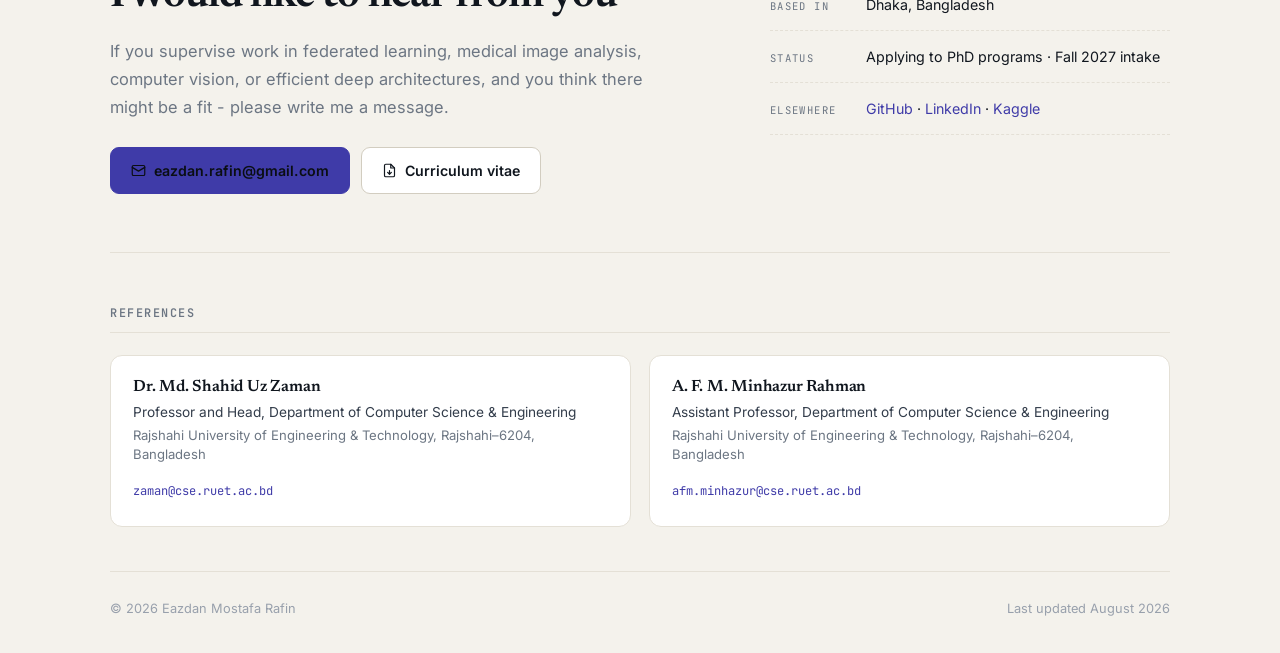
==== commit f436ff8c: "Update contact message: refine wording for clarity and engagement" ====
--- a/index.html
+++ b/index.html
@@ -303,7 +303,7 @@
       <div>
         <p class="eyebrow">Get in touch</p>
         <h2>I would like to hear from you</h2>
-        <p class="contact-lede">If you supervise work in federated learning, medical image analysis, computer vision, or efficient deep architectures, and you think there might be a fit — please write. I read every message and I answer all of them.</p>
+        <p class="contact-lede">If you supervise work in federated learning, medical image analysis, computer vision, or efficient deep architectures, and you think there might be a fit - please write me a message.</p>
         <div class="contact-actions" id="contactActions"></div>
       </div>
       <div class="contact-meta" id="contactMeta"></div>
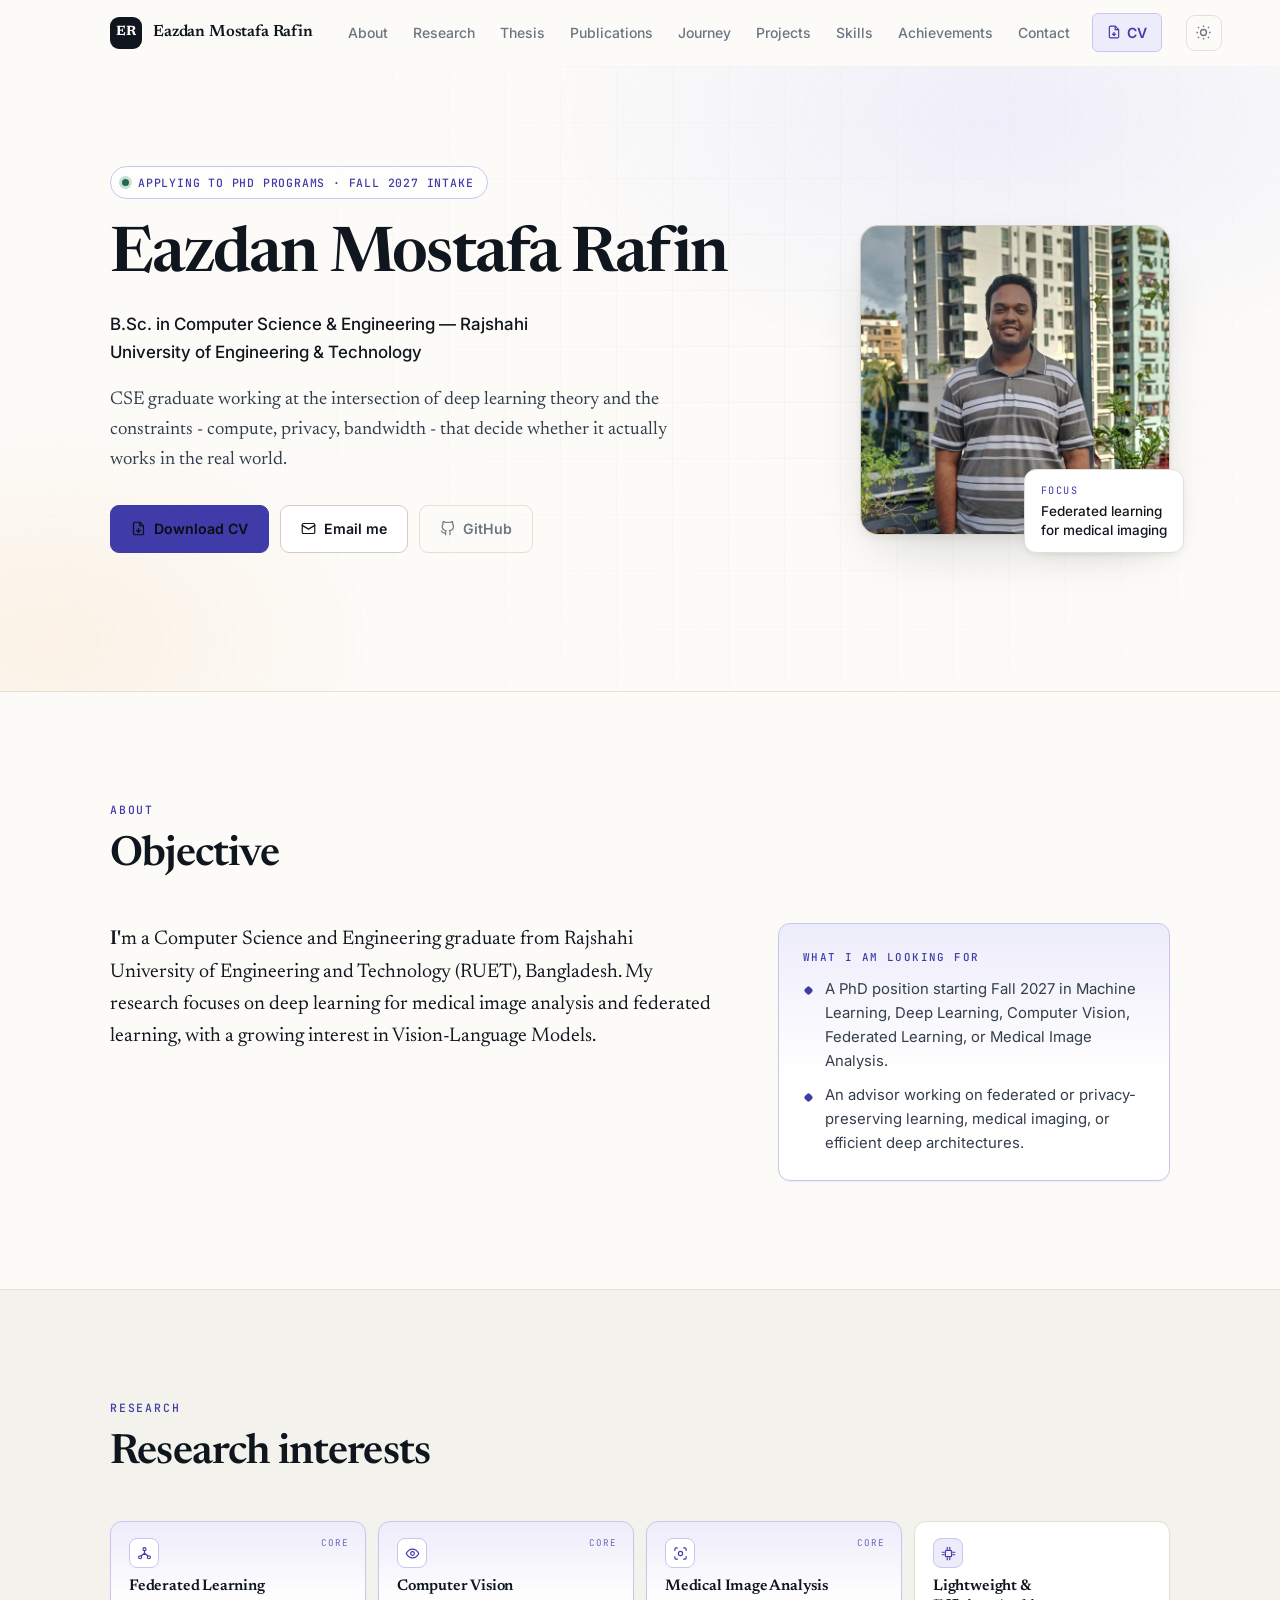
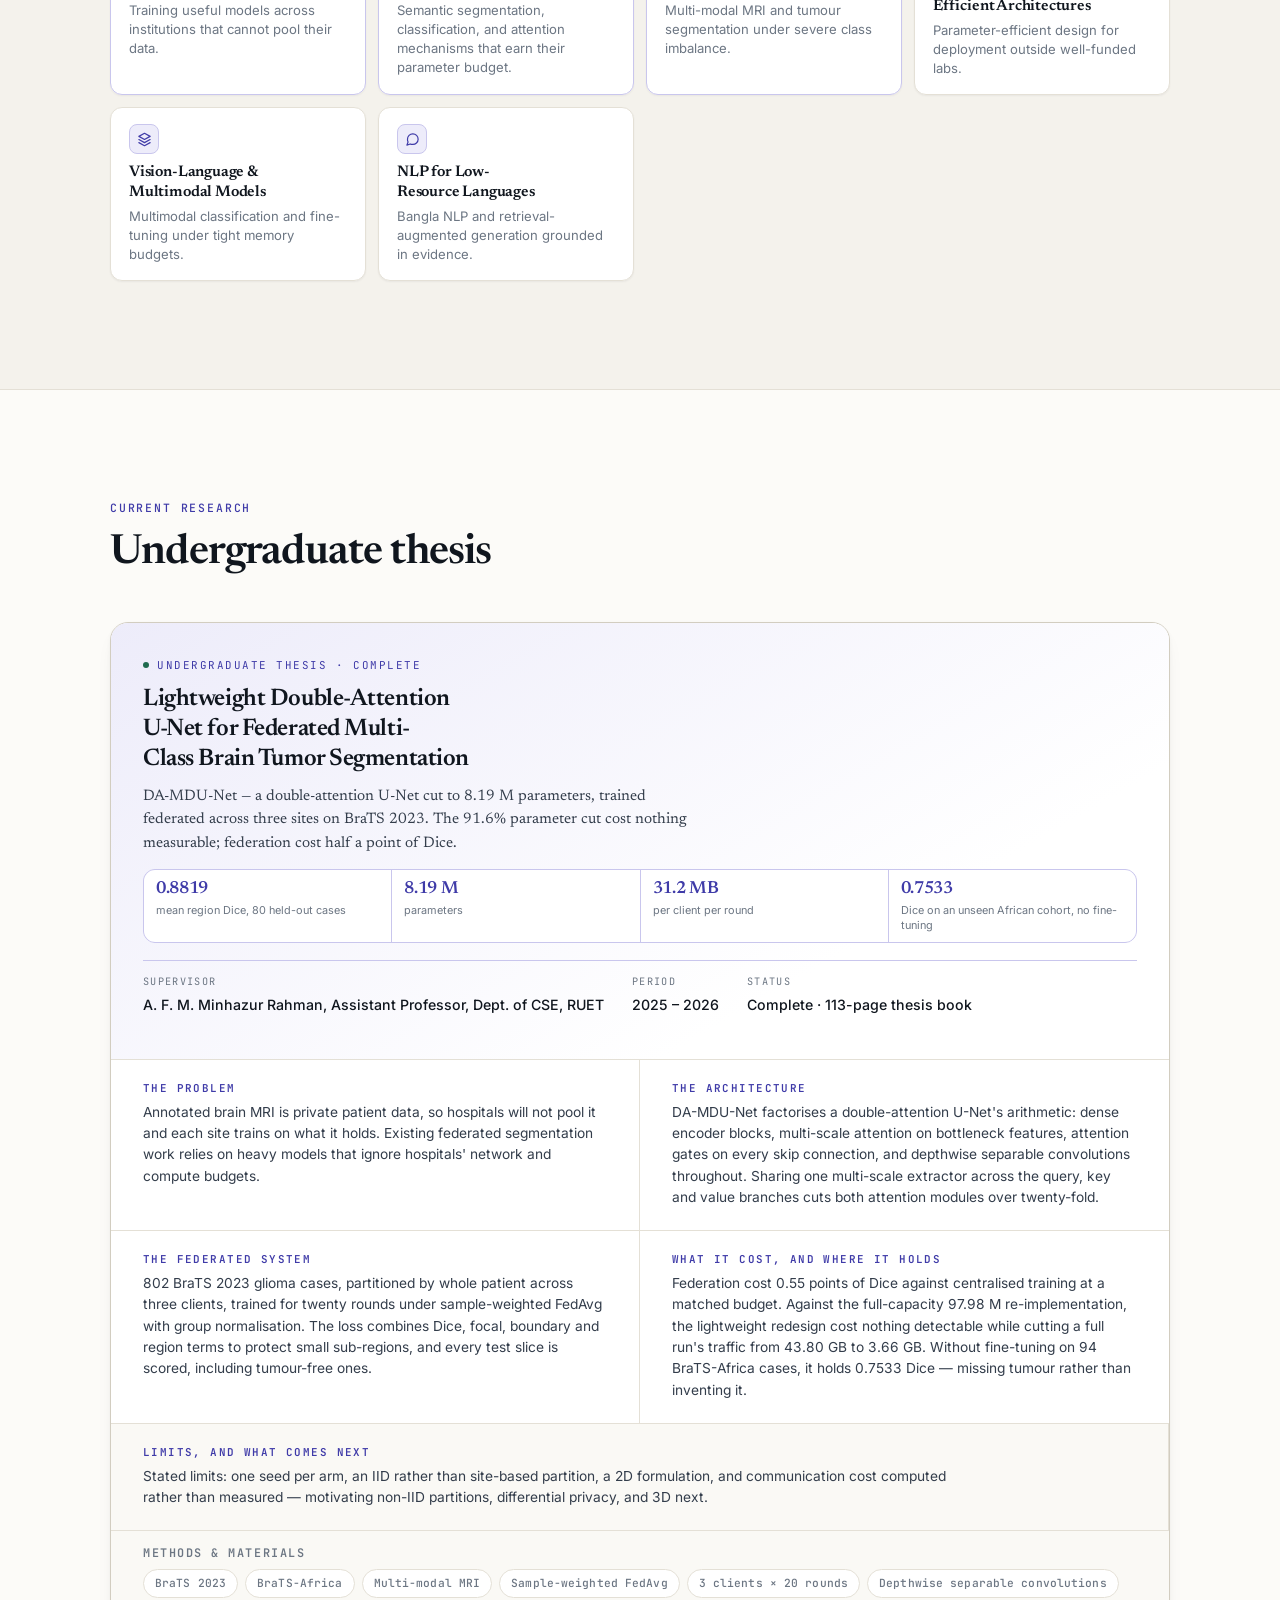
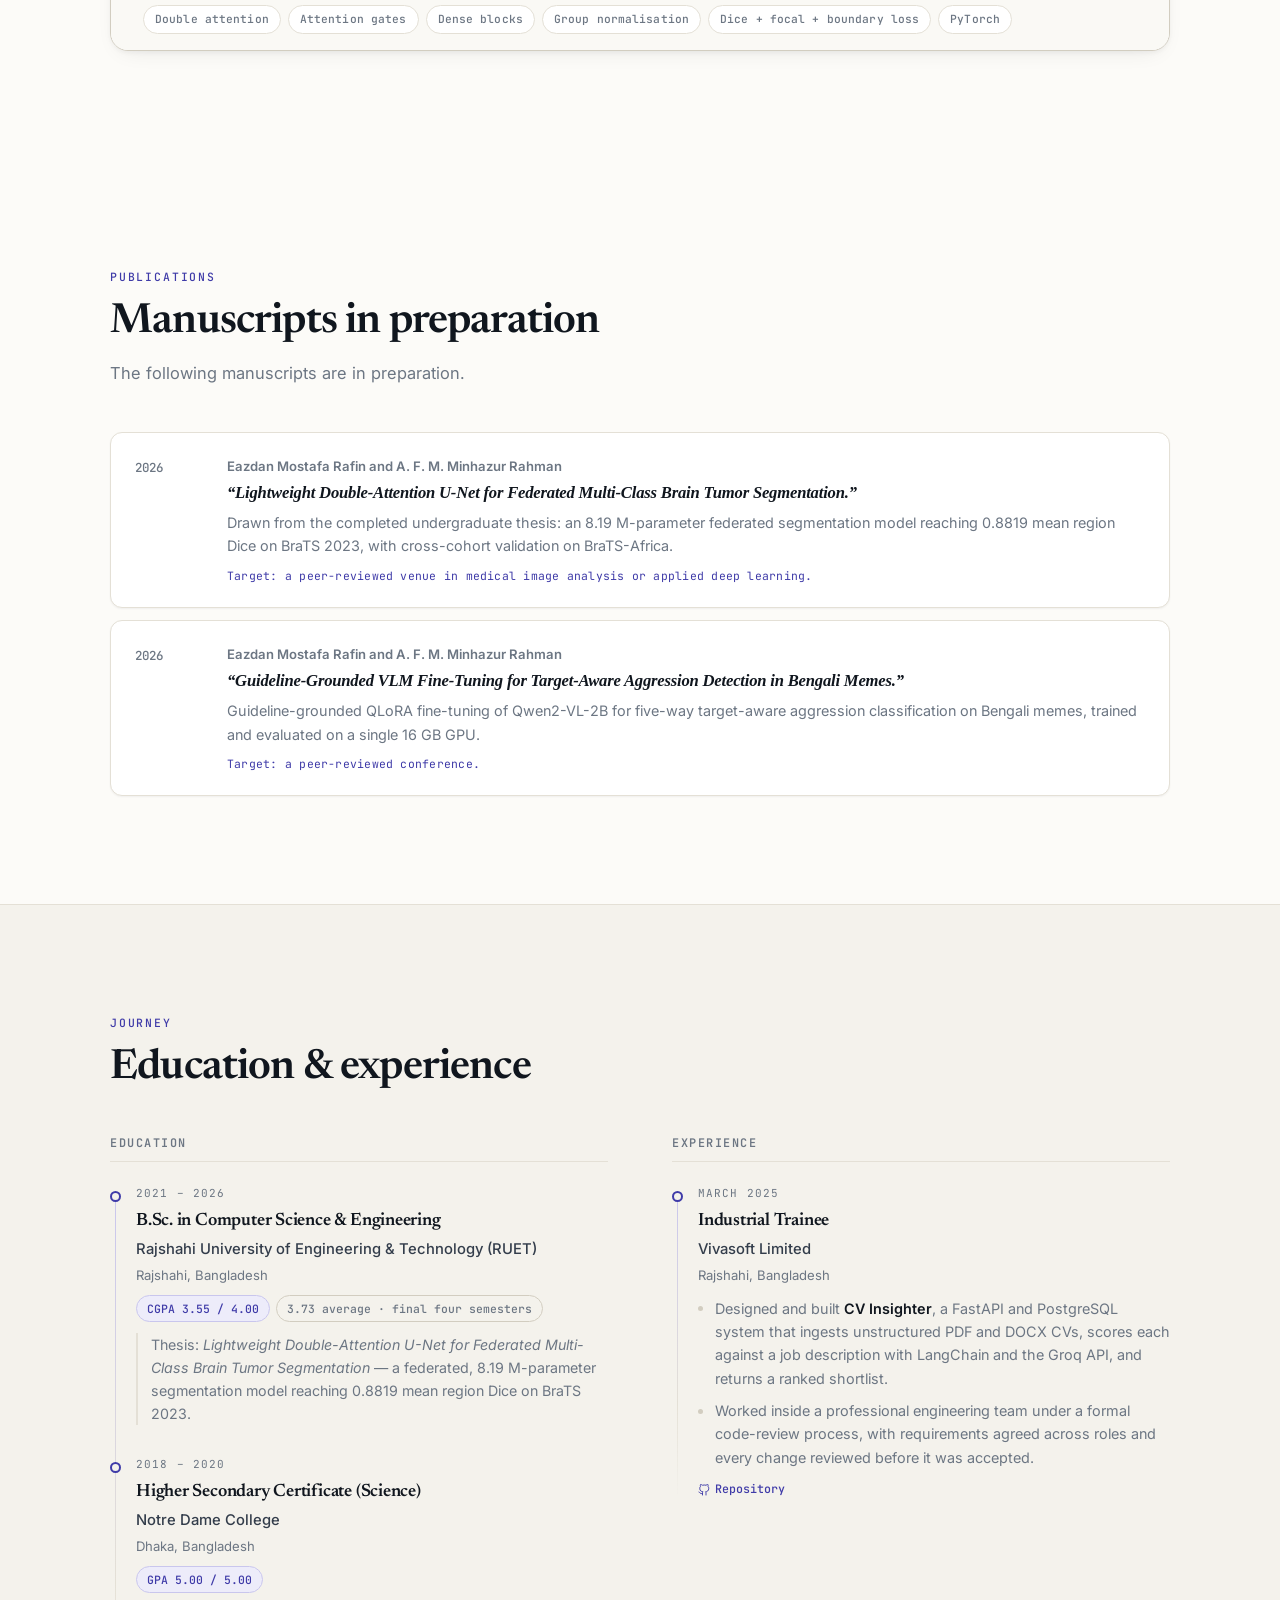
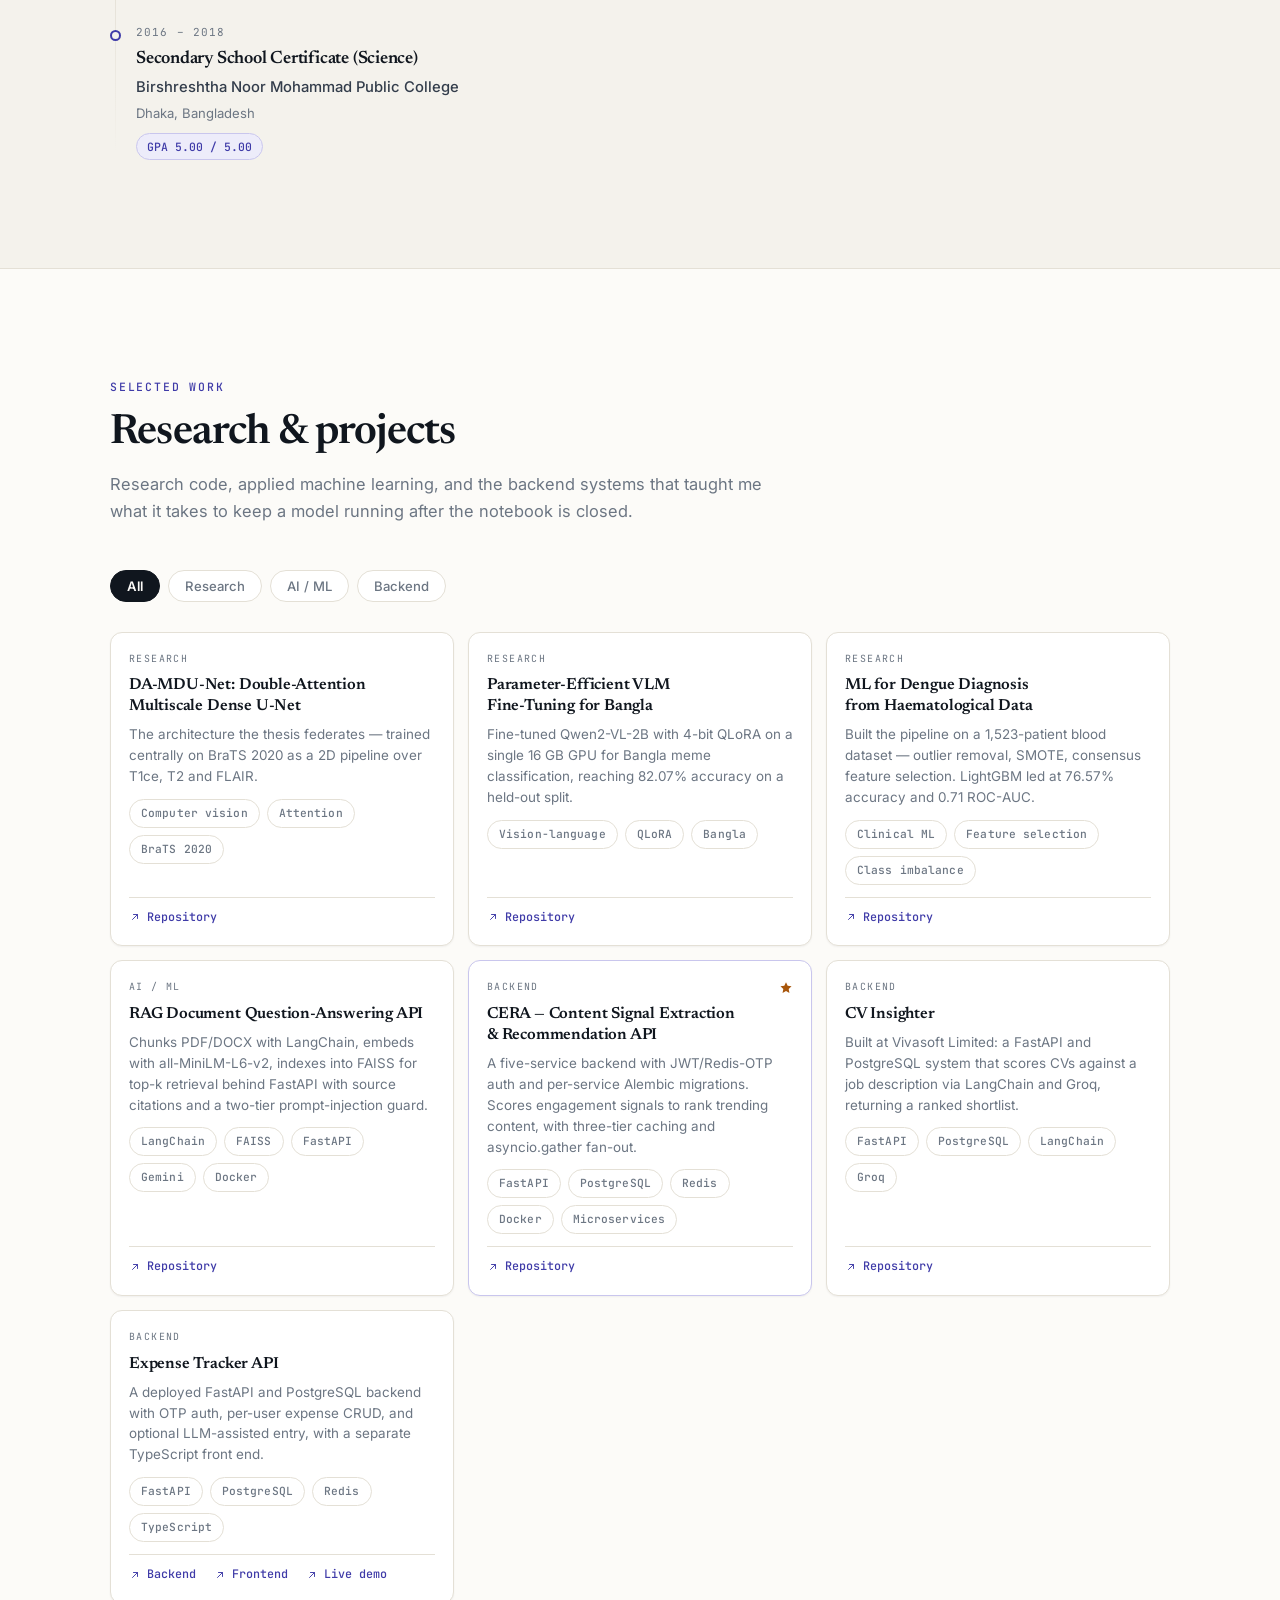
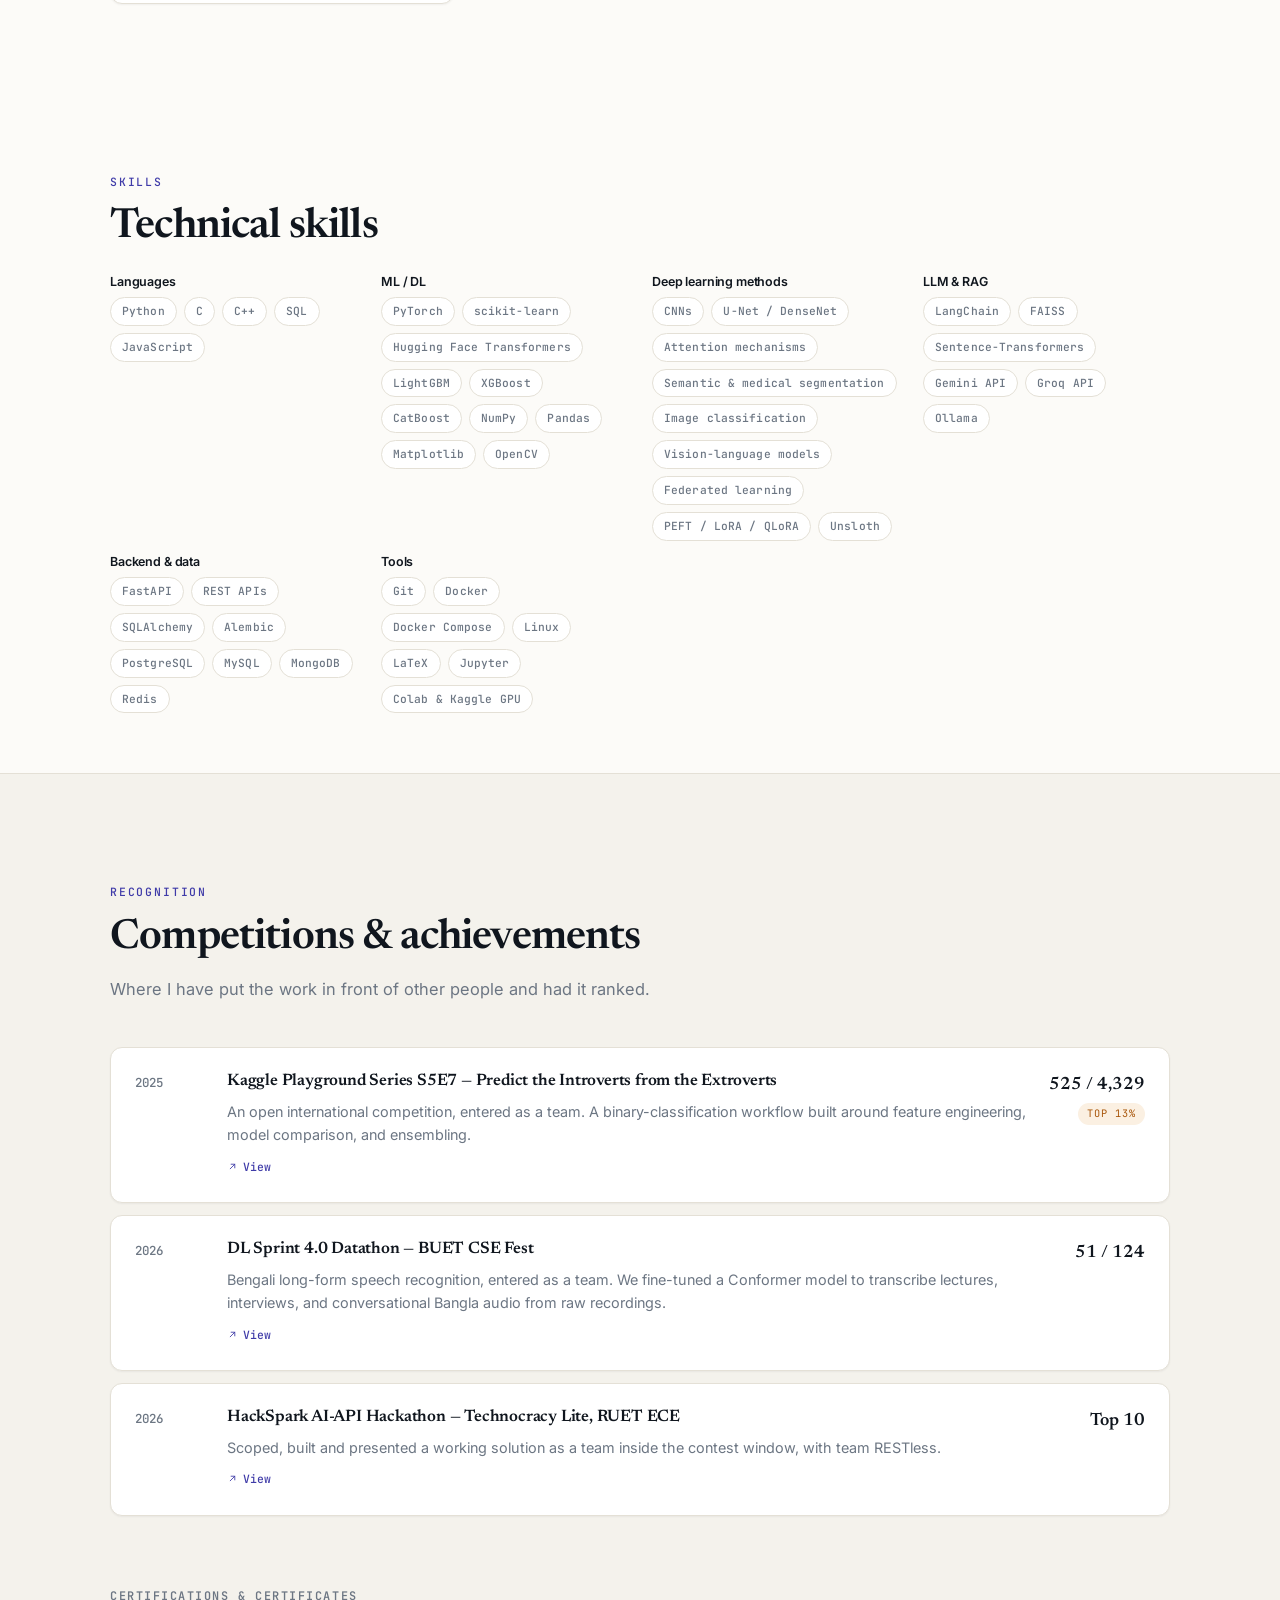
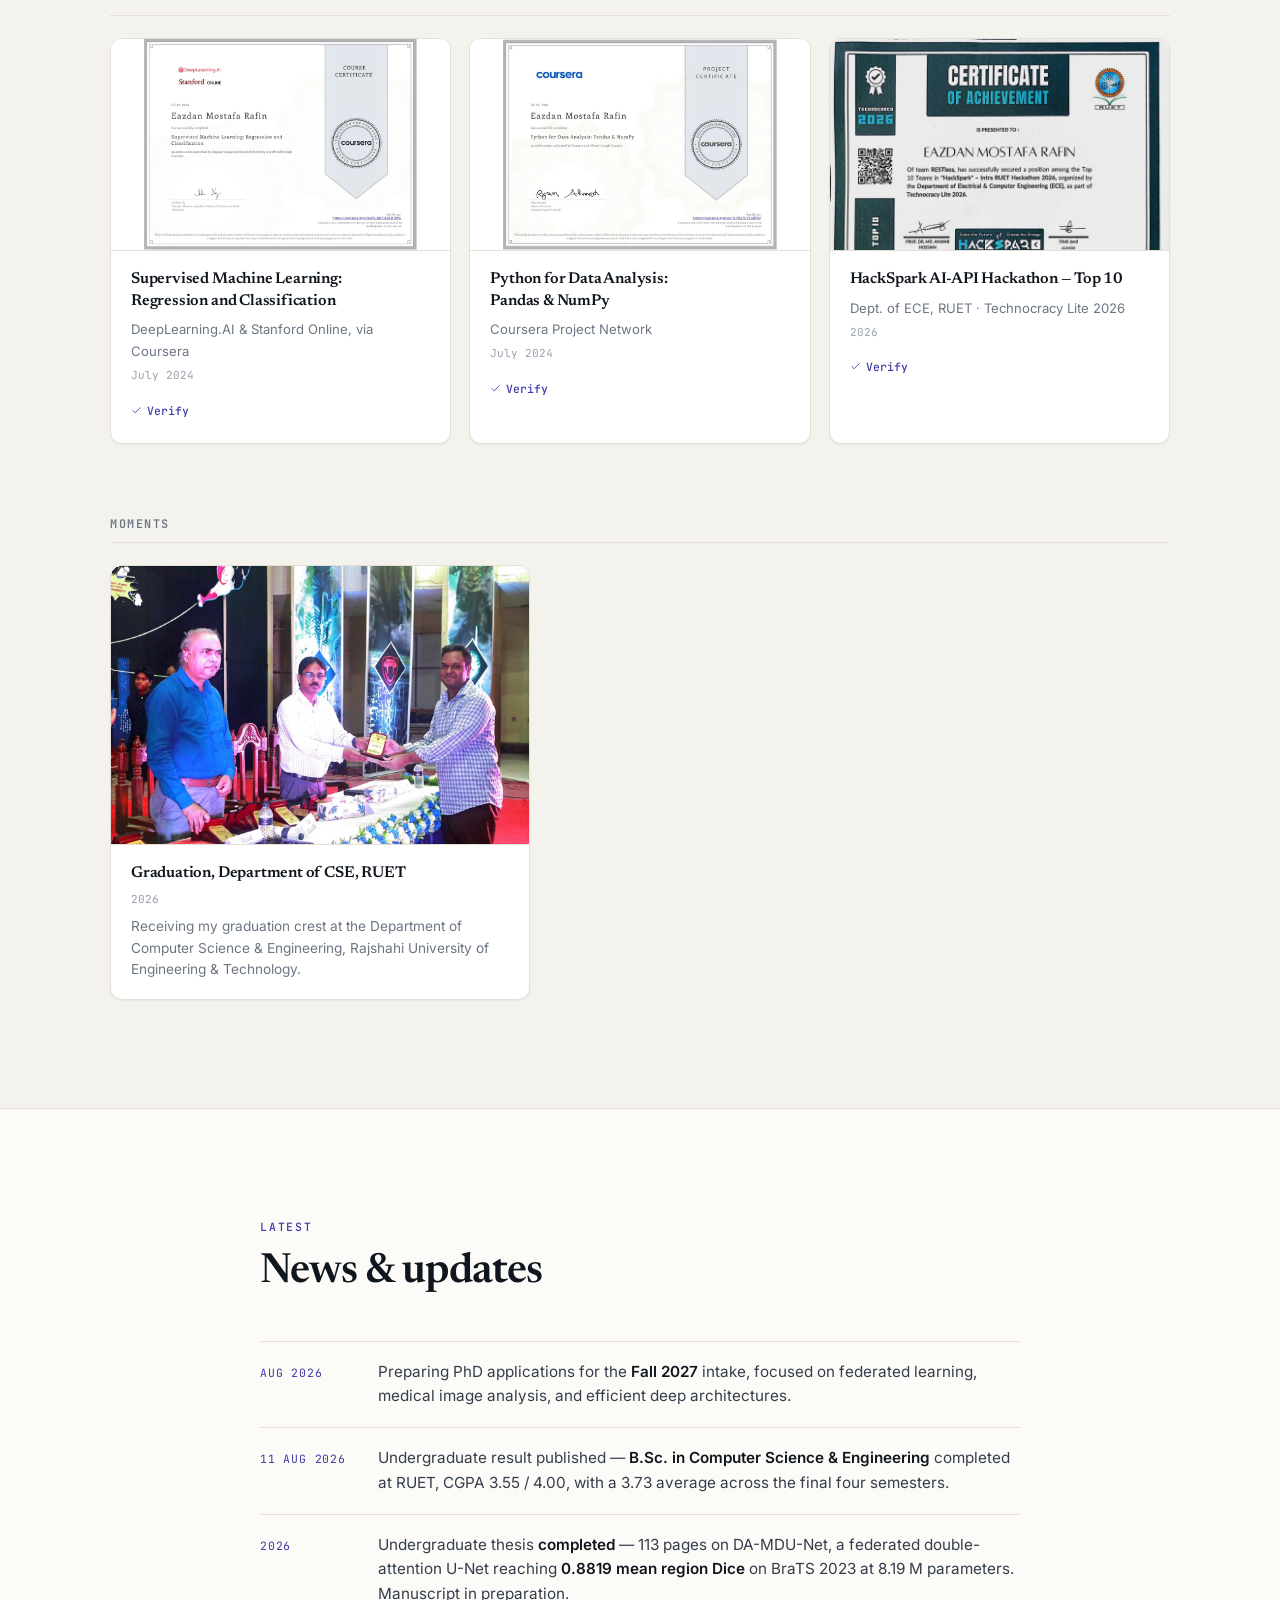
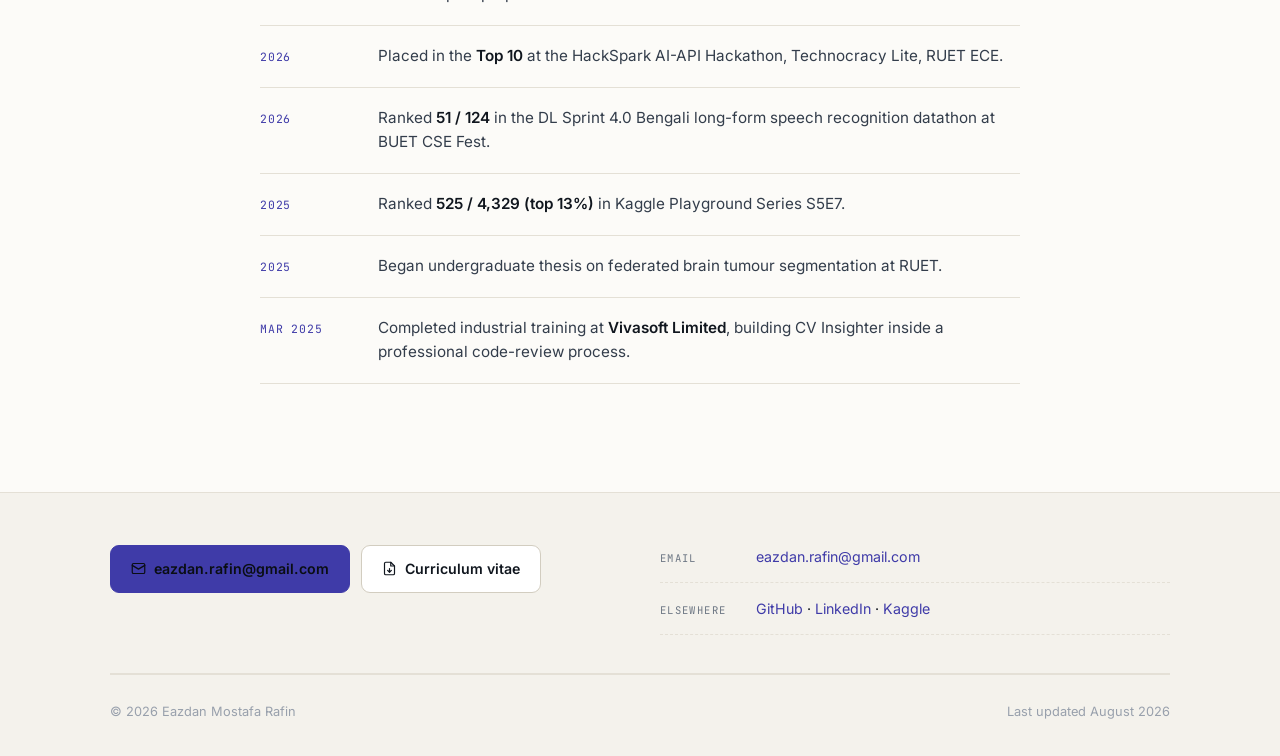
==== commit f8bff8c8: "Refactor site structure: remove unused sections for coursework, languages, and research pipeline; st" ====
--- a/index.html
+++ b/index.html
@@ -226,13 +226,6 @@
 
     <div class="filter-row reveal" id="projectFilters" role="group" aria-label="Filter projects by category"></div>
     <div class="project-grid" id="projectGrid"></div>
-
-    <div class="sub-block">
-      <div class="section-head reveal" style="margin-bottom:26px">
-        <h3 class="sub-head" style="margin-bottom:10px">Where my research stands</h3>
-      </div>
-      <div class="pipeline" id="pipelineList"></div>
-    </div>
   </div>
 </section>
 
@@ -245,17 +238,6 @@
     </div>
 
     <div class="skills-groups" id="skillsGroups"></div>
-
-    <div class="sub-block two-col-wide">
-      <div class="reveal">
-        <h3 class="sub-head">Relevant coursework</h3>
-        <div class="course-groups" id="courseGroups"></div>
-      </div>
-      <div class="reveal">
-        <h3 class="sub-head">Languages</h3>
-        <div class="lang-list" id="langList"></div>
-      </div>
-    </div>
   </div>
 </section>
 
@@ -300,18 +282,8 @@
   <div class="container">
 
     <div class="contact-top reveal">
-      <div>
-        <p class="eyebrow">Get in touch</p>
-        <h2>I would like to hear from you</h2>
-        <p class="contact-lede">If you supervise work in federated learning, medical image analysis, computer vision, or efficient deep architectures, and you think there might be a fit - please write me a message.</p>
-        <div class="contact-actions" id="contactActions"></div>
-      </div>
+      <div class="contact-actions" id="contactActions"></div>
       <div class="contact-meta" id="contactMeta"></div>
-    </div>
-
-    <div class="footer-refs reveal">
-      <h3 class="sub-head">References</h3>
-      <div class="ref-grid" id="refGrid"></div>
     </div>
 
     <div class="footer-bottom">
--- a/assets/css/style.css
+++ b/assets/css/style.css
@@ -252,9 +252,11 @@
 .container-narrow { max-width: 840px; }
 
 section { padding: clamp(66px, 8.5vw, 108px) 0; }
+#skills { padding: clamp(40px, 5vw, 60px) 0; }
 .band { background: var(--bg-band); border-block: 1px solid var(--border); }
 
 .section-head { margin-bottom: 44px; max-width: 74ch; }
+#skills .section-head { margin-bottom: 24px; }
 
 .sub-block { margin-top: clamp(48px, 6vw, 74px); }
 
@@ -787,8 +789,8 @@
 
 .interest-grid {
   display: grid;
-  grid-template-columns: repeat(auto-fit, minmax(280px, 1fr));
-  gap: 16px;
+  grid-template-columns: repeat(auto-fit, minmax(220px, 1fr));
+  gap: 12px;
 }
 
 .interest-card {
@@ -796,7 +798,7 @@
   background: var(--surface);
   border: 1px solid var(--border);
   border-radius: var(--radius);
-  padding: 24px 22px;
+  padding: 16px 18px;
   box-shadow: var(--shadow-sm);
   transition: transform .22s var(--ease), box-shadow .22s var(--ease), border-color .22s var(--ease);
 }
@@ -813,33 +815,33 @@
 .interest-icon {
   display: grid;
   place-items: center;
-  width: 38px; height: 38px;
-  border-radius: 10px;
+  width: 30px; height: 30px;
+  border-radius: 8px;
   background: var(--accent-soft);
   border: 1px solid var(--accent-line);
   color: var(--accent);
-  margin-bottom: 15px;
-}
-.interest-icon svg { width: 19px; height: 19px; }
+  margin-bottom: 9px;
+}
+.interest-icon svg { width: 15px; height: 15px; }
 .interest-card.is-primary .interest-icon { background: var(--surface); }
 
 .interest-card h3 {
-  font-size: 1.08rem;
-  margin-bottom: 8px;
+  font-size: .96rem;
+  margin-bottom: 4px;
   line-height: 1.3;
 }
 .interest-card p {
-  font-size: .915rem;
-  line-height: 1.62;
+  font-size: .82rem;
+  line-height: 1.45;
   color: var(--muted);
   margin: 0;
 }
 
 .interest-flag {
   position: absolute;
-  top: 20px; right: 20px;
-  font-family: var(--font-mono);
-  font-size: .6rem;
+  top: 14px; right: 16px;
+  font-family: var(--font-mono);
+  font-size: .58rem;
   letter-spacing: .12em;
   text-transform: uppercase;
   color: var(--accent);
@@ -848,37 +850,16 @@
 
 .skills-groups {
   display: grid;
-  grid-template-columns: repeat(auto-fit, minmax(268px, 1fr));
-  gap: 26px 34px;
+  grid-template-columns: repeat(auto-fit, minmax(220px, 1fr));
+  gap: 14px 24px;
 }
 .skill-group h4 {
   font-family: var(--font-sans);
-  font-size: .82rem;
+  font-size: .78rem;
   font-weight: 600;
   color: var(--ink);
-  margin: 0 0 11px;
-}
-
-.course-groups { display: grid; gap: 20px; }
-.course-group h4 {
-  font-family: var(--font-sans);
-  font-size: .82rem;
-  font-weight: 600;
-  color: var(--ink);
-  margin: 0 0 9px;
-}
-
-.lang-list { display: grid; gap: 12px; }
-.lang-item {
-  display: flex;
-  justify-content: space-between;
-  align-items: baseline;
-  gap: 14px;
-  padding-bottom: 11px;
-  border-bottom: 1px dashed var(--border);
-}
-.lang-item strong { font-size: .95rem; }
-.lang-item span { font-size: .83rem; color: var(--muted); text-align: right; }
+  margin: 0 0 7px;
+}
 
 
 /* ─────────────────────────────── 10  THESIS & RESEARCH PIPELINE ───── */
@@ -892,7 +873,7 @@
 }
 
 .thesis-head {
-  padding: clamp(26px, 3.6vw, 40px) clamp(24px, 3.6vw, 42px);
+  padding: clamp(18px, 2.4vw, 26px) clamp(20px, 2.8vw, 32px);
   border-bottom: 1px solid var(--border);
   background: linear-gradient(150deg, var(--accent-soft) 0%, var(--surface) 72%);
 }
@@ -906,7 +887,7 @@
   letter-spacing: .14em;
   text-transform: uppercase;
   color: var(--accent);
-  margin: 0 0 14px;
+  margin: 0 0 10px;
 }
 .thesis-eyebrow .live {
   width: 6px; height: 6px;
@@ -916,20 +897,20 @@
 }
 
 .thesis-head h3 {
-  font-size: clamp(1.35rem, 2.5vw, 1.92rem);
+  font-size: clamp(1.15rem, 1.9vw, 1.5rem);
   line-height: 1.26;
   letter-spacing: -.018em;
-  margin-bottom: 16px;
+  margin-bottom: 10px;
   max-width: 30ch;
 }
 
 .thesis-summary {
   font-family: var(--font-serif);
-  font-size: 1.08rem;
-  line-height: 1.64;
+  font-size: .95rem;
+  line-height: 1.55;
   color: var(--text);
   max-width: 62ch;
-  margin-bottom: 22px;
+  margin-bottom: 14px;
 }
 
 /* Headline numbers from the thesis, sitting under the summary. */
@@ -941,32 +922,32 @@
   border: 1px solid var(--accent-line);
   border-radius: var(--radius);
   overflow: hidden;
-  margin-bottom: 24px;
+  margin-bottom: 16px;
 }
 .thesis-metric {
   background: var(--surface);
-  padding: 15px 16px;
+  padding: 10px 12px;
 }
 .thesis-metric-v {
   font-family: var(--font-serif);
-  font-size: 1.34rem;
+  font-size: 1.1rem;
   font-weight: 600;
   color: var(--accent);
   line-height: 1.12;
   letter-spacing: -.018em;
 }
 .thesis-metric-l {
-  font-size: .735rem;
-  color: var(--muted);
-  line-height: 1.42;
-  margin-top: 5px;
+  font-size: .68rem;
+  color: var(--muted);
+  line-height: 1.35;
+  margin-top: 3px;
 }
 
 .thesis-meta {
   display: flex;
   flex-wrap: wrap;
-  gap: 10px 34px;
-  padding-top: 18px;
+  gap: 8px 28px;
+  padding-top: 12px;
   border-top: 1px solid var(--accent-line);
 }
 .thesis-meta div { min-width: 0; }
@@ -991,22 +972,22 @@
   gap: 0;
 }
 .thesis-block {
-  padding: clamp(24px, 3vw, 34px) clamp(24px, 3.6vw, 42px);
+  padding: clamp(16px, 2vw, 22px) clamp(20px, 2.8vw, 32px);
   border-bottom: 1px solid var(--border);
 }
 .thesis-block:nth-child(odd) { border-right: 1px solid var(--border); }
 .thesis-block h4 {
   font-family: var(--font-mono);
-  font-size: .715rem;
+  font-size: .68rem;
   font-weight: 600;
   letter-spacing: .13em;
   text-transform: uppercase;
   color: var(--accent);
-  margin: 0 0 12px;
+  margin: 0 0 7px;
 }
 .thesis-block p {
-  font-size: .955rem;
-  line-height: 1.7;
+  font-size: .86rem;
+  line-height: 1.55;
   margin: 0;
 }
 
@@ -1018,16 +999,16 @@
 .thesis-block-wide p { max-width: 92ch; }
 
 .thesis-foot {
-  padding: 26px clamp(24px, 3.6vw, 42px);
+  padding: 16px clamp(20px, 2.8vw, 32px);
   background: var(--surface-2);
   display: flex;
   flex-wrap: wrap;
   align-items: flex-start;
   justify-content: space-between;
-  gap: 20px 28px;
+  gap: 14px 28px;
 }
 .thesis-methods { flex: 1 1 440px; }
-.thesis-methods .sub-head { border: 0; padding: 0; margin-bottom: 12px; }
+.thesis-methods .sub-head { border: 0; padding: 0; margin-bottom: 8px; }
 
 .thesis-repo { flex: 0 1 260px; display: grid; gap: 9px; justify-items: start; }
 .thesis-repo-note {
@@ -1041,77 +1022,6 @@
   .thesis-body { grid-template-columns: 1fr; }
   .thesis-block:nth-child(odd) { border-right: 0; }
 }
-
-.pipeline { display: grid; gap: 14px; }
-
-.pipeline-item {
-  display: grid;
-  grid-template-columns: auto minmax(0, 1fr);
-  gap: 18px;
-  padding: 22px 24px;
-  background: var(--surface);
-  border: 1px solid var(--border);
-  border-radius: var(--radius);
-  box-shadow: var(--shadow-sm);
-  transition: border-color .2s var(--ease), transform .2s var(--ease);
-}
-.pipeline-item:hover { border-color: var(--border-strong); transform: translateX(2px); }
-
-.pipeline-marker {
-  width: 11px; height: 11px;
-  border-radius: 50%;
-  margin-top: 7px;
-  flex-shrink: 0;
-}
-.pipeline-item[data-status="active"] .pipeline-marker {
-  background: var(--green);
-  box-shadow: 0 0 0 4px var(--green-soft);
-  animation: pulse 2.6s ease-in-out infinite;
-}
-.pipeline-item[data-status="done"] .pipeline-marker {
-  background: var(--accent);
-  box-shadow: 0 0 0 4px var(--accent-soft);
-}
-
-.pipeline-status {
-  font-family: var(--font-mono);
-  font-size: .655rem;
-  letter-spacing: .12em;
-  text-transform: uppercase;
-  color: var(--muted);
-  margin: 0 0 7px;
-}
-.pipeline-item[data-status="active"] .pipeline-status { color: var(--green); }
-
-.pipeline-item h4 {
-  font-family: var(--font-serif);
-  font-size: 1.09rem;
-  font-weight: 600;
-  line-height: 1.36;
-  margin: 0 0 5px;
-}
-.pipeline-role {
-  font-size: .8rem;
-  color: var(--muted);
-  font-style: italic;
-  margin: 0 0 10px;
-}
-.pipeline-item > div > p.pipeline-body {
-  font-size: .93rem;
-  line-height: 1.66;
-  margin: 0 0 13px;
-}
-.pipeline-foot { display: flex; flex-wrap: wrap; align-items: center; gap: 8px 14px; }
-.pipeline-link {
-  font-family: var(--font-mono);
-  font-size: .73rem;
-  font-weight: 500;
-  display: inline-flex;
-  align-items: center;
-  gap: 5px;
-}
-.pipeline-link svg { width: 12px; height: 12px; }
-
 
 /* ──────────────────────────────── 11  TIMELINES & TEACHING ───── */
 
@@ -1250,8 +1160,8 @@
 
 .project-grid {
   display: grid;
-  grid-template-columns: repeat(auto-fill, minmax(340px, 1fr));
-  gap: 18px;
+  grid-template-columns: repeat(auto-fill, minmax(280px, 1fr));
+  gap: 14px;
 }
 
 .project-card {
@@ -1260,7 +1170,7 @@
   background: var(--surface);
   border: 1px solid var(--border);
   border-radius: var(--radius);
-  padding: 26px 24px;
+  padding: 18px 18px;
   box-shadow: var(--shadow-sm);
   transition: transform .22s var(--ease), box-shadow .22s var(--ease), border-color .22s var(--ease);
 }
@@ -1277,11 +1187,11 @@
   align-items: center;
   justify-content: space-between;
   gap: 12px;
-  margin-bottom: 12px;
+  margin-bottom: 8px;
 }
 .project-cat {
   font-family: var(--font-mono);
-  font-size: .645rem;
+  font-size: .62rem;
   letter-spacing: .14em;
   text-transform: uppercase;
   color: var(--muted);
@@ -1290,15 +1200,15 @@
 .project-star svg { width: 14px; height: 14px; }
 
 .project-card h3 {
-  font-size: 1.13rem;
-  line-height: 1.34;
-  margin-bottom: 11px;
+  font-size: 1rem;
+  line-height: 1.32;
+  margin-bottom: 7px;
 }
 .project-body {
-  font-size: .92rem;
-  line-height: 1.66;
-  color: var(--muted);
-  margin: 0 0 16px;
+  font-size: .84rem;
+  line-height: 1.55;
+  color: var(--muted);
+  margin: 0 0 12px;
 }
 
 .project-metrics {
@@ -1326,14 +1236,14 @@
   margin-top: 2px;
 }
 
-.project-tags { margin-bottom: 18px; }
+.project-tags { margin-bottom: 12px; }
 
 .project-links {
   display: flex;
   flex-wrap: wrap;
   gap: 8px 18px;
   margin-top: auto;
-  padding-top: 15px;
+  padding-top: 10px;
   border-top: 1px solid var(--border);
 }
 .project-links a {
@@ -1638,26 +1548,18 @@
 .site-footer {
   background: var(--bg-band);
   border-top: 1px solid var(--border);
-  padding: clamp(64px, 8vw, 96px) 0 34px;
+  padding: clamp(36px, 5vw, 52px) 0 34px;
 }
 
 .contact-top {
   display: grid;
-  grid-template-columns: minmax(0, 1.5fr) minmax(0, 1fr);
-  gap: clamp(32px, 5vw, 60px);
+  grid-template-columns: minmax(0, 1fr) minmax(0, 1fr);
+  gap: clamp(24px, 4vw, 40px);
   align-items: start;
-  padding-bottom: clamp(40px, 5vw, 58px);
+  padding-bottom: clamp(26px, 4vw, 38px);
   border-bottom: 1px solid var(--border);
 }
-.contact-top h2 { margin-bottom: 16px; }
-.contact-lede {
-  font-size: 1.03rem;
-  line-height: 1.7;
-  color: var(--muted);
-  max-width: 56ch;
-  margin-bottom: 26px;
-}
-.contact-actions { display: flex; flex-wrap: wrap; gap: 11px; }
+.contact-actions { display: flex; flex-wrap: wrap; align-content: start; gap: 11px; }
 
 .contact-meta { display: grid; gap: 14px; }
 .meta-row {
@@ -1676,36 +1578,6 @@
   color: var(--muted);
 }
 .meta-v { font-size: .89rem; color: var(--ink); word-break: break-word; }
-
-.footer-refs { padding: clamp(38px, 5vw, 54px) 0 clamp(32px, 4vw, 44px); }
-.ref-grid {
-  display: grid;
-  grid-template-columns: repeat(auto-fit, minmax(300px, 1fr));
-  gap: 18px;
-}
-.ref-card {
-  background: var(--surface);
-  border: 1px solid var(--border);
-  border-radius: var(--radius);
-  padding: 22px;
-}
-.ref-card h4 { font-size: 1.02rem; margin: 0 0 5px; }
-.ref-title { font-size: .855rem; color: var(--text); margin: 0 0 3px; line-height: 1.5; }
-.ref-org { font-size: .82rem; color: var(--muted); margin: 0 0 11px; line-height: 1.5; }
-.ref-mail { font-family: var(--font-mono); font-size: .755rem; word-break: break-all; }
-.ref-note {
-  display: inline-block;
-  margin-top: 11px;
-  padding: 2px 9px;
-  border-radius: 999px;
-  background: var(--accent-soft);
-  border: 1px solid var(--accent-line);
-  font-family: var(--font-mono);
-  font-size: .645rem;
-  letter-spacing: .08em;
-  text-transform: uppercase;
-  color: var(--accent);
-}
 
 .footer-bottom {
   display: flex;
@@ -1823,7 +1695,7 @@
   section, .site-footer { padding: 18px 0; break-inside: avoid; }
   .band { background: #fff; }
   .card, .project-card, .interest-card, .thesis-card,
-  .pipeline-item, .award-item, .cert-card, .ref-card, .manuscript-item {
+  .award-item, .cert-card, .manuscript-item {
     box-shadow: none;
     border: 1px solid #ccc;
     break-inside: avoid;
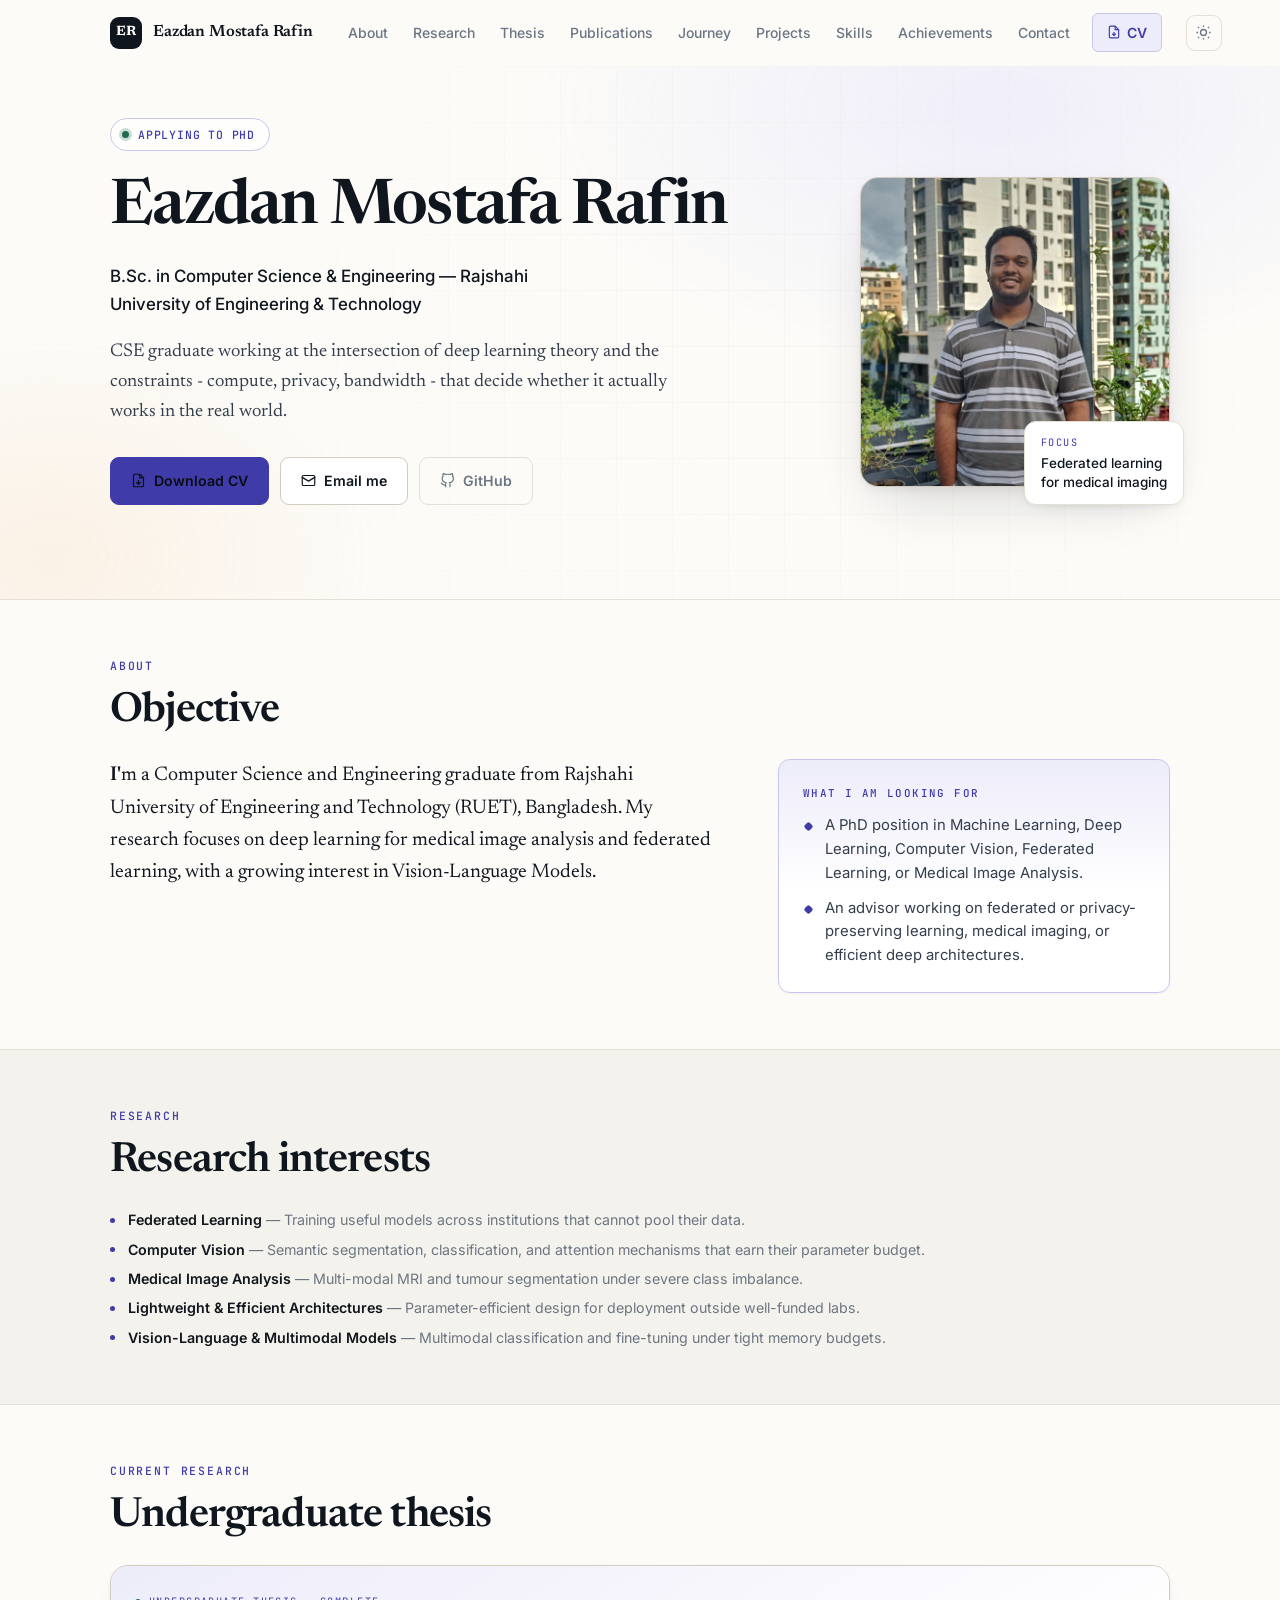
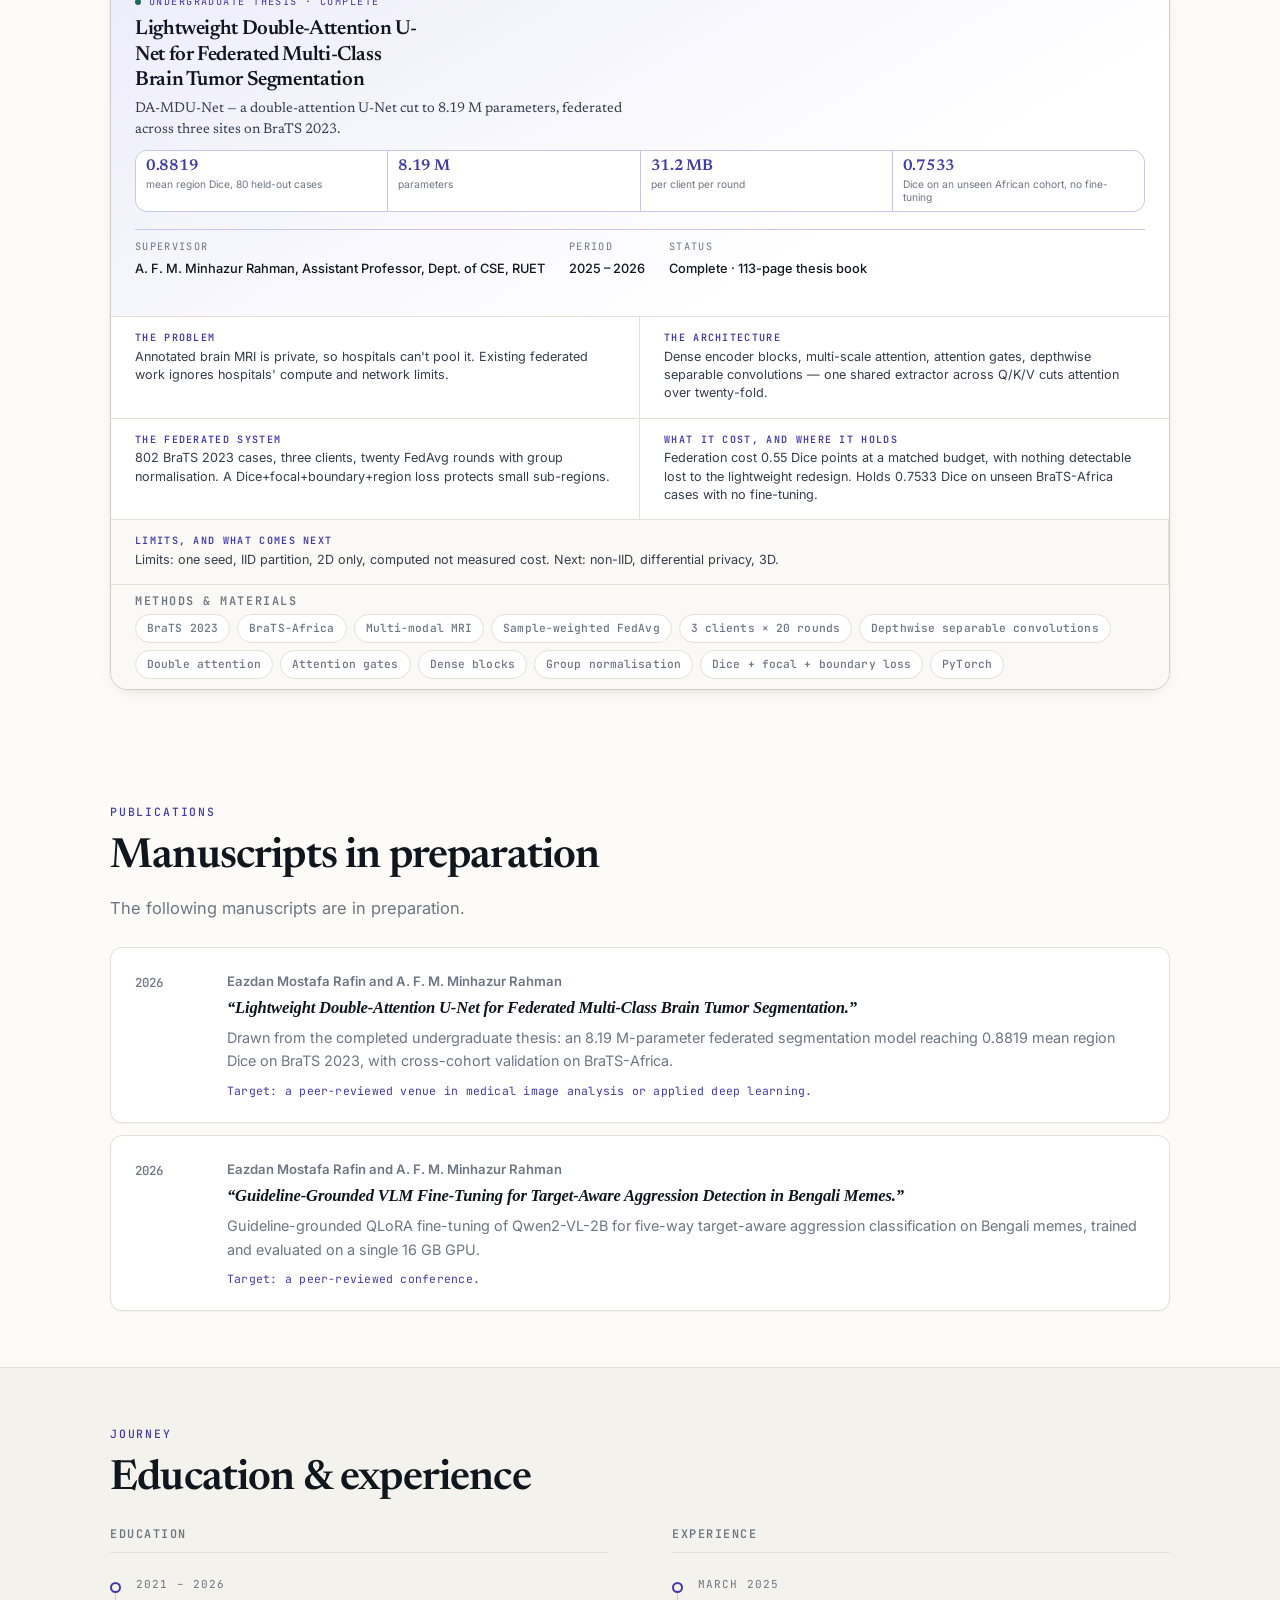
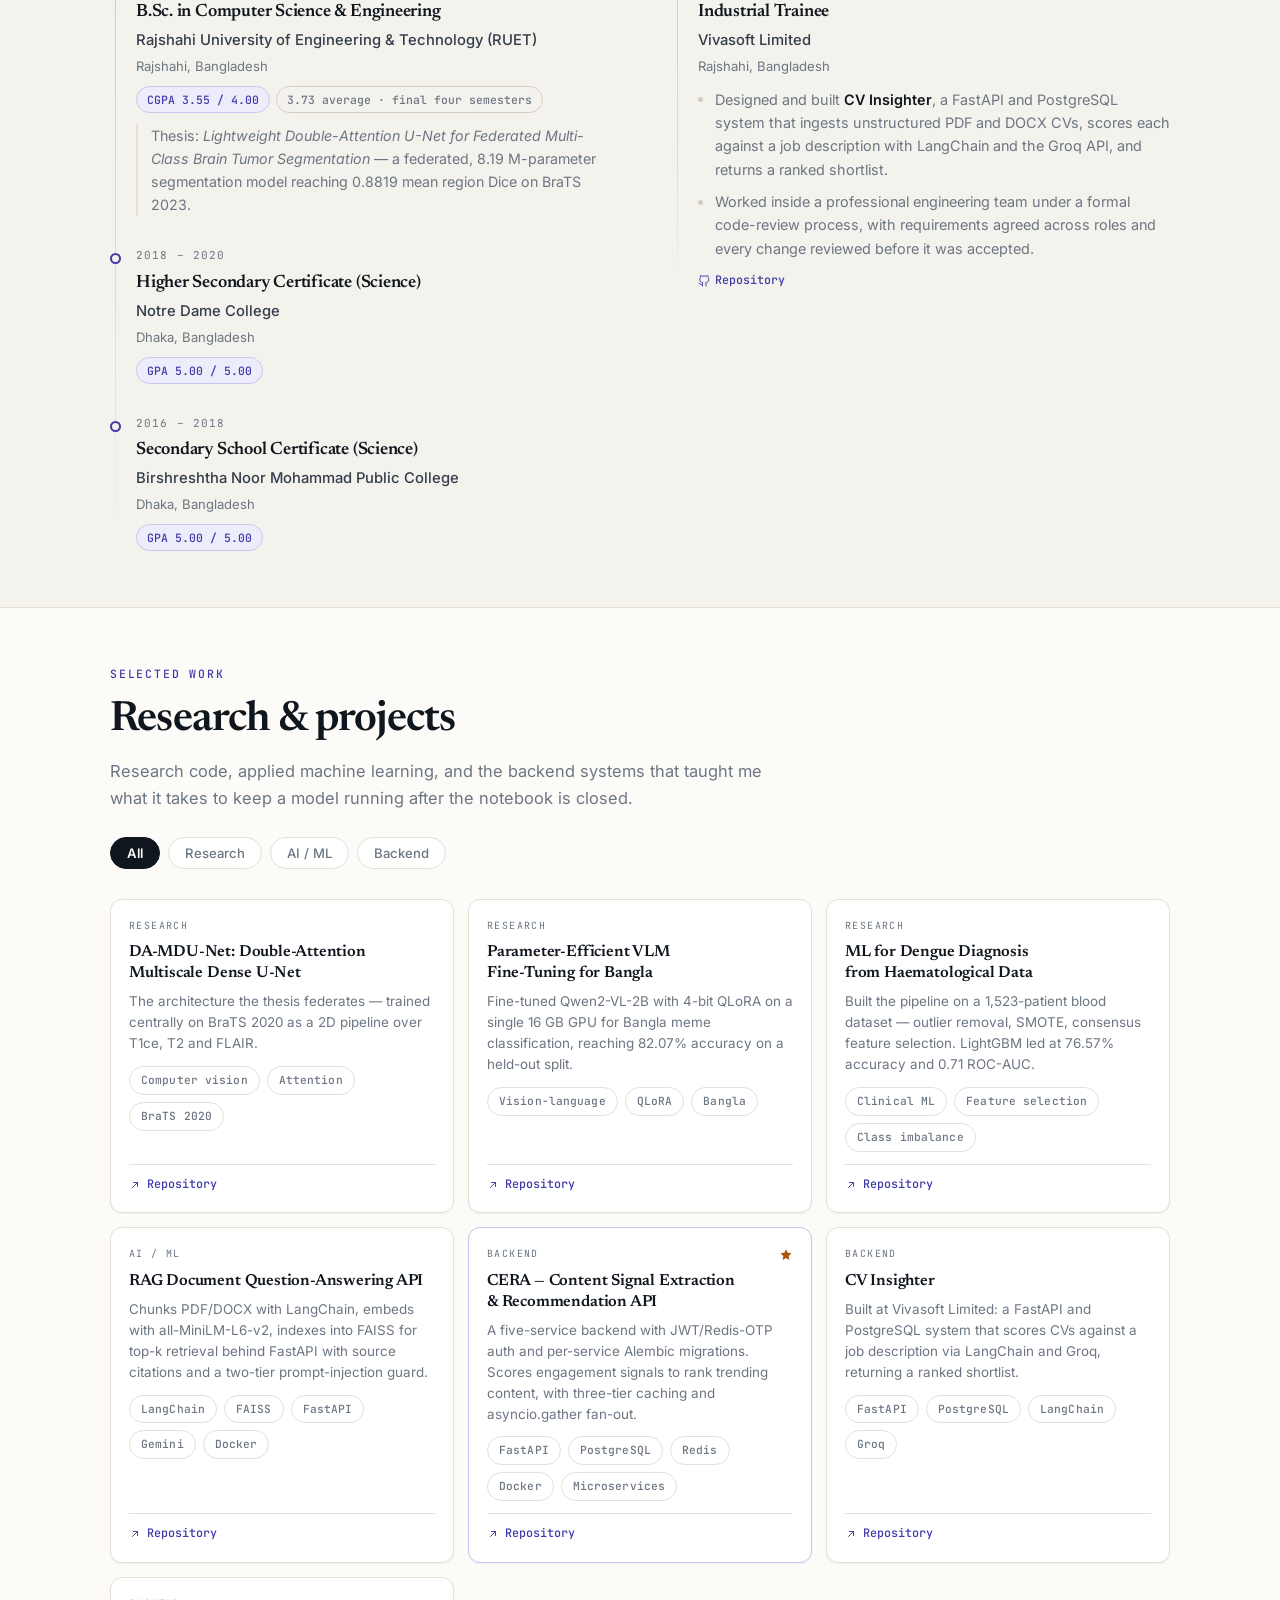
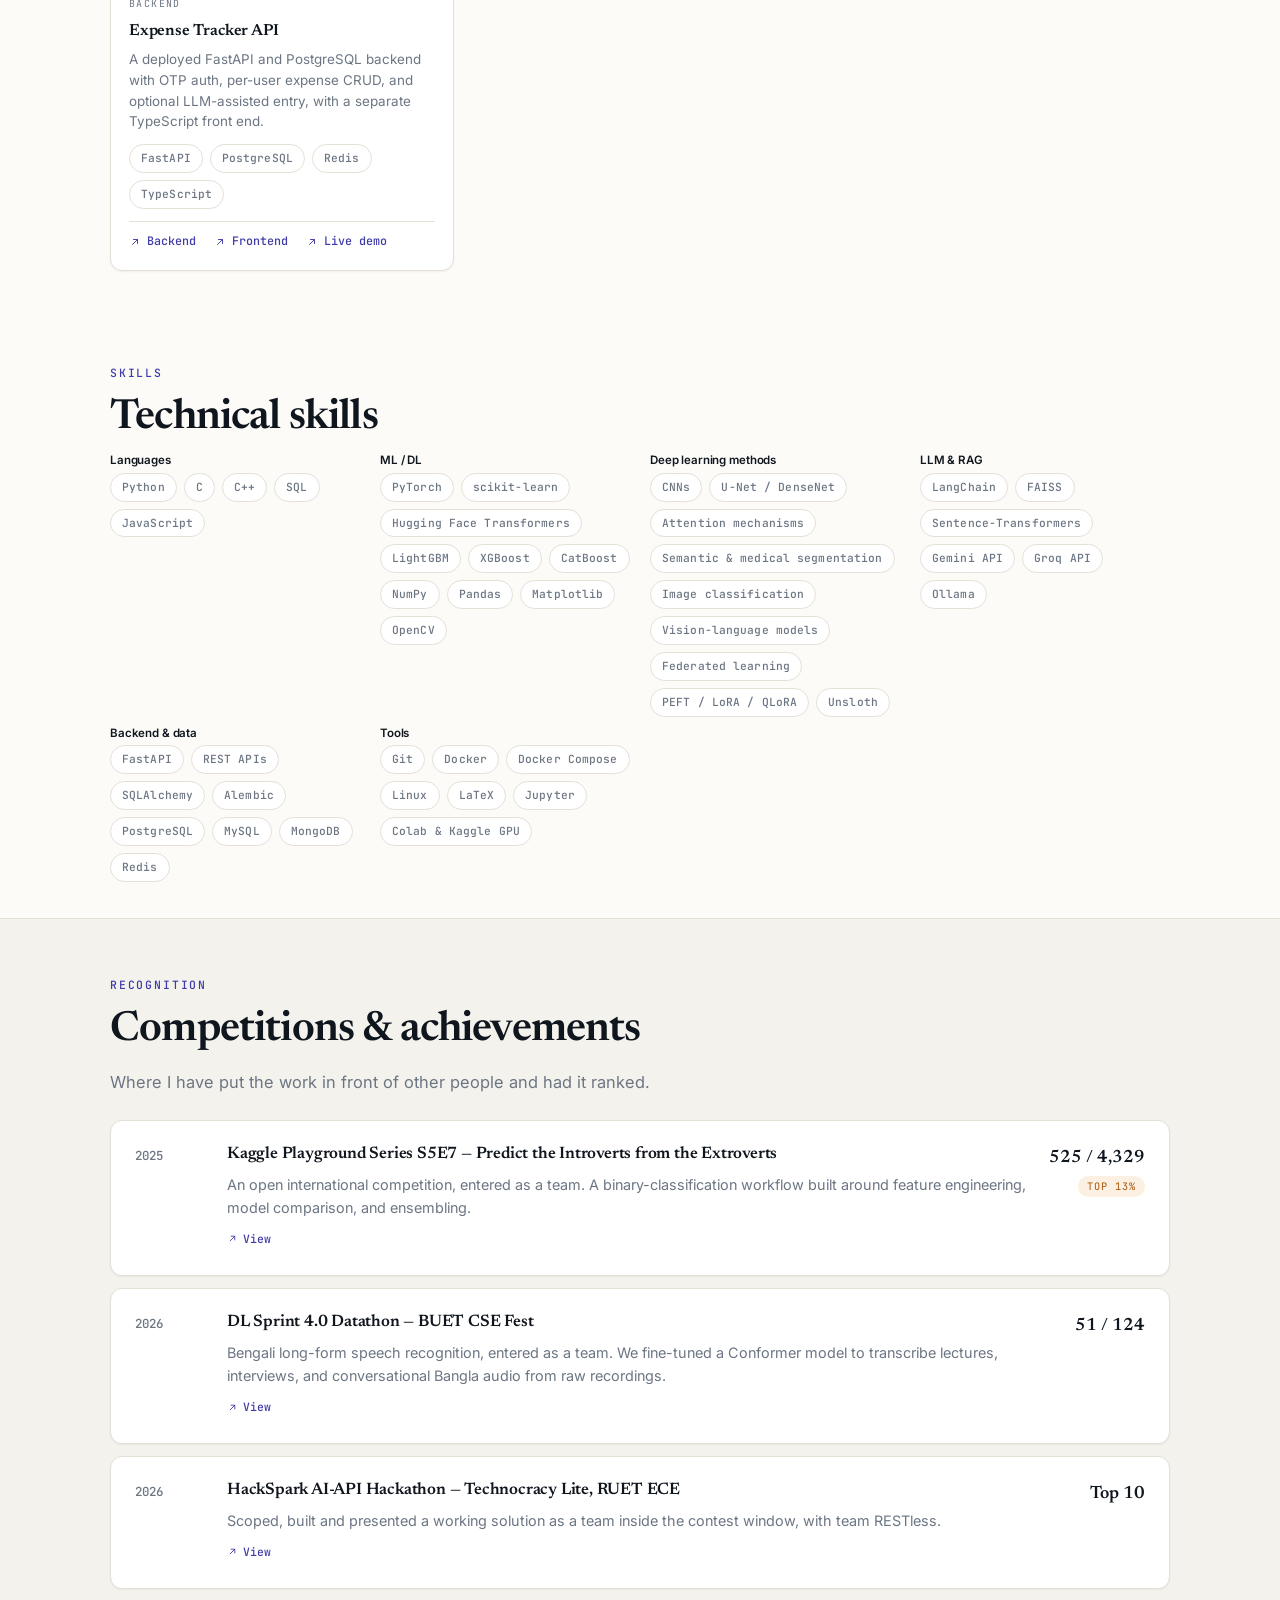
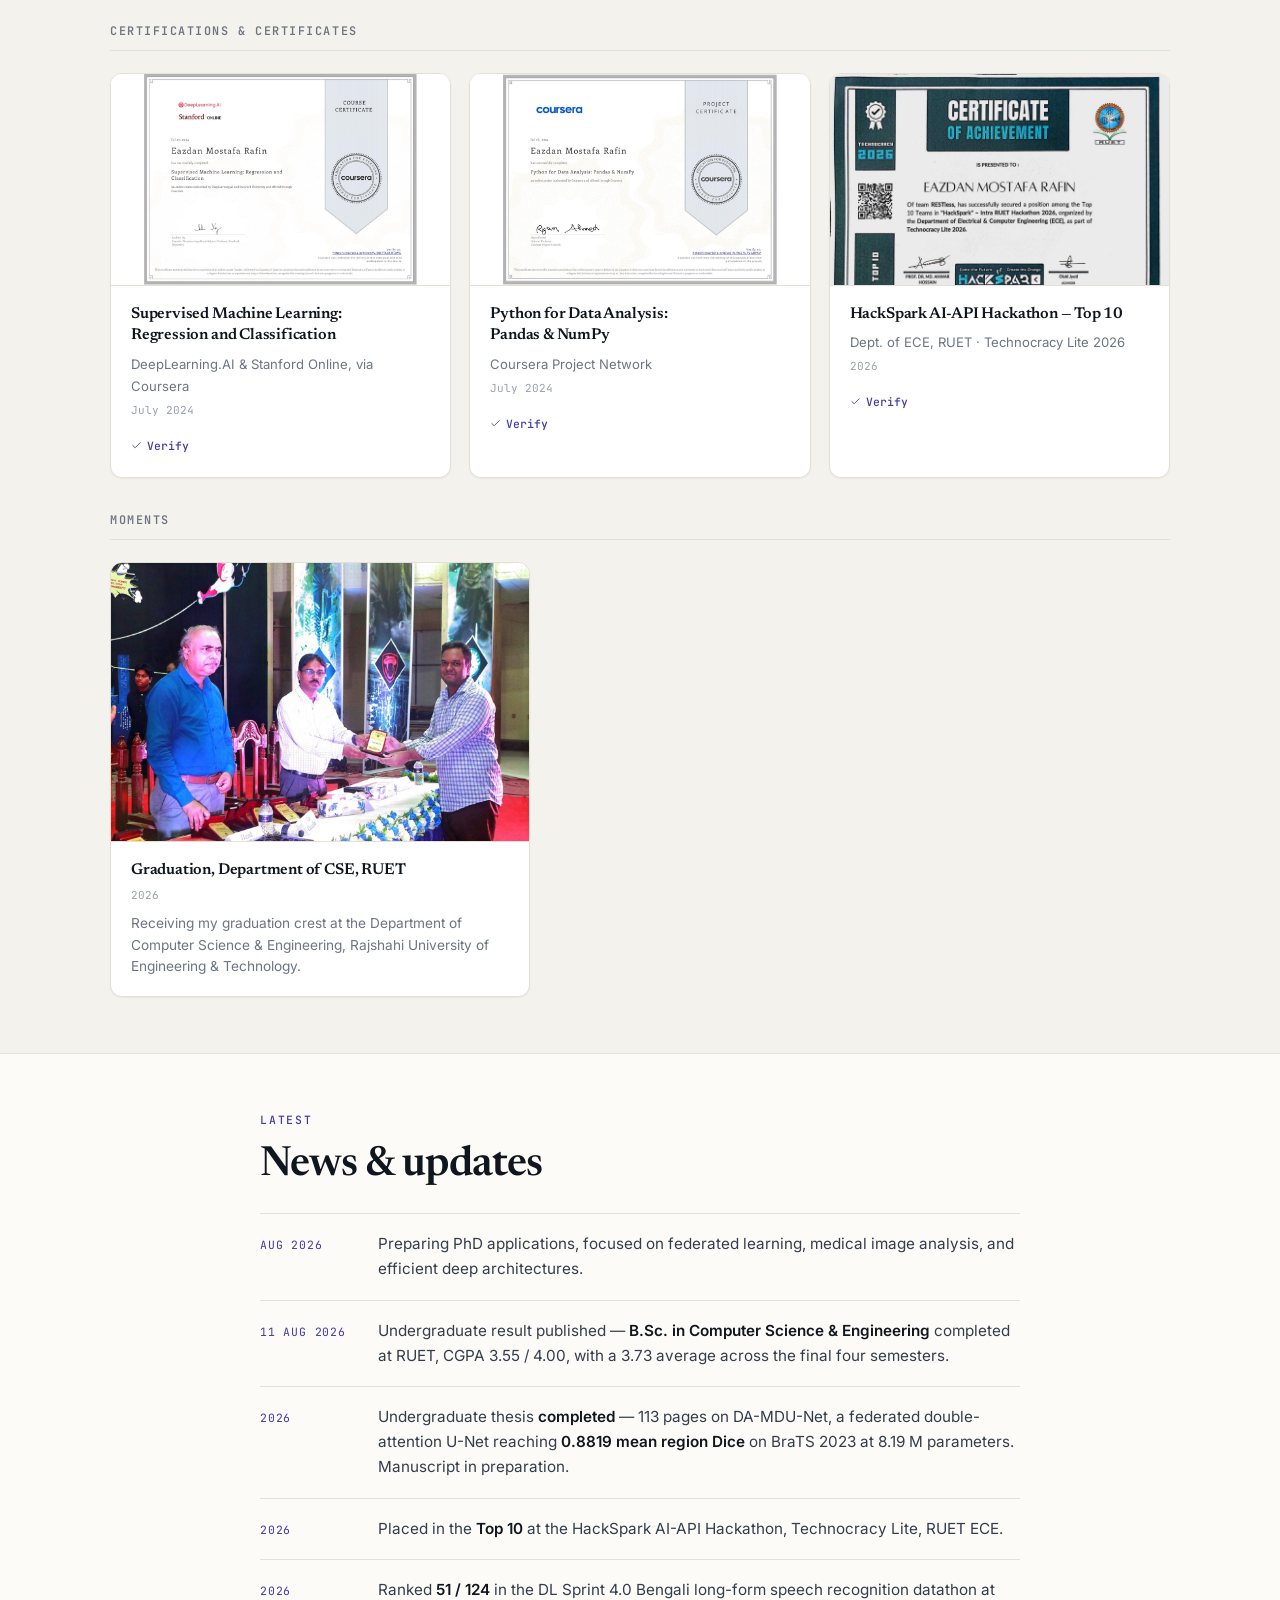
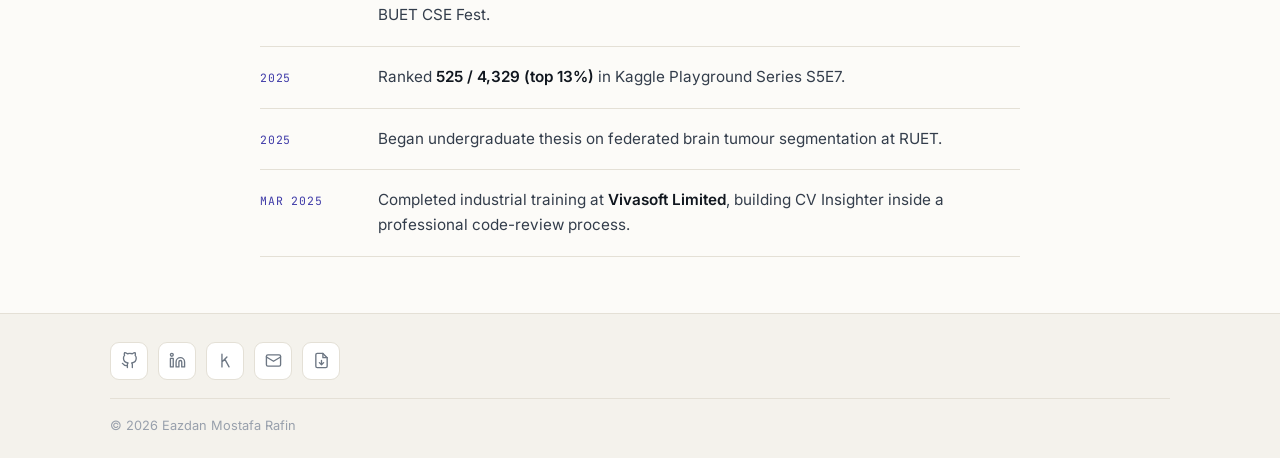
==== commit 5097f97b: "Refactor layout and styling: adjust padding, margins, and structure for improved responsiveness; upd" ====
--- a/index.html
+++ b/index.html
@@ -5,7 +5,7 @@
 <meta name="viewport" content="width=device-width, initial-scale=1">
 <title>Eazdan Mostafa Rafin</title>
 
-<meta name="description" content="Eazdan Mostafa Rafin — Computer Science &amp; Engineering graduate of RUET, Bangladesh, applying to PhD programs for Fall 2027. Research in federated learning, medical image analysis, computer vision, and efficient deep architectures.">
+<meta name="description" content="Eazdan Mostafa Rafin — Computer Science &amp; Engineering graduate of RUET, Bangladesh, applying to PhD programs. Research in federated learning, medical image analysis, computer vision, and efficient deep architectures.">
 <meta name="author" content="Eazdan Mostafa Rafin">
 <meta name="keywords" content="Eazdan Mostafa Rafin, federated learning, medical image analysis, brain tumor segmentation, computer vision, deep learning, PhD applicant, RUET, BraTS, U-Net, attention">
 <meta name="robots" content="index, follow">
@@ -15,12 +15,12 @@
 
 <meta property="og:type" content="profile">
 <meta property="og:title" content="Eazdan Mostafa Rafin — Federated Learning &amp; Medical Image Analysis">
-<meta property="og:description" content="CSE graduate of RUET applying to PhD programs for Fall 2027. Undergraduate thesis on federated multi-class brain tumor segmentation with a lightweight double-attention U-Net.">
+<meta property="og:description" content="CSE graduate of RUET applying to PhD programs. Undergraduate thesis on federated multi-class brain tumor segmentation with a lightweight double-attention U-Net.">
 <meta property="og:url" content="https://rafineazdan.github.io/">
 <meta property="og:image" content="https://rafineazdan.github.io/assets/img/profile/rafin.jpg">
 <meta name="twitter:card" content="summary">
 <meta name="twitter:title" content="Eazdan Mostafa Rafin — Federated Learning &amp; Medical Image Analysis">
-<meta name="twitter:description" content="CSE graduate of RUET applying to PhD programs for Fall 2027. Research in federated learning and medical image analysis.">
+<meta name="twitter:description" content="CSE graduate of RUET applying to PhD programs. Research in federated learning and medical image analysis.">
 
 <meta name="theme-color" content="#FCFBF8" media="(prefers-color-scheme: light)">
 <meta name="theme-color" content="#0B0F14" media="(prefers-color-scheme: dark)">
@@ -165,7 +165,7 @@
       <h2>Research interests</h2>
     </div>
 
-    <div class="interest-grid" id="interestGrid"></div>
+    <ul class="interest-list" id="interestGrid"></ul>
   </div>
 </section>
 
@@ -281,14 +281,10 @@
 <footer class="site-footer" id="contact">
   <div class="container">
 
-    <div class="contact-top reveal">
-      <div class="contact-actions" id="contactActions"></div>
-      <div class="contact-meta" id="contactMeta"></div>
-    </div>
+    <div class="footer-links reveal" id="footerLinks"></div>
 
     <div class="footer-bottom">
       <span>&copy; <span id="year"></span> Eazdan Mostafa Rafin</span>
-      <span id="lastUpdated"></span>
     </div>
   </div>
 </footer>
--- a/assets/css/style.css
+++ b/assets/css/style.css
@@ -251,14 +251,14 @@
 }
 .container-narrow { max-width: 840px; }
 
-section { padding: clamp(66px, 8.5vw, 108px) 0; }
-#skills { padding: clamp(40px, 5vw, 60px) 0; }
+section { padding: clamp(36px, 4.5vw, 56px) 0; }
+#skills { padding: clamp(24px, 3vw, 36px) 0; }
 .band { background: var(--bg-band); border-block: 1px solid var(--border); }
 
-.section-head { margin-bottom: 44px; max-width: 74ch; }
-#skills .section-head { margin-bottom: 24px; }
-
-.sub-block { margin-top: clamp(48px, 6vw, 74px); }
+.section-head { margin-bottom: 24px; max-width: 74ch; }
+#skills .section-head { margin-bottom: 12px; }
+
+.sub-block { margin-top: clamp(24px, 3vw, 36px); }
 
 .two-col {
   display: grid;
@@ -444,7 +444,7 @@
 
 .hero {
   position: relative;
-  padding: clamp(56px, 8vw, 100px) 0 clamp(60px, 8vw, 96px);
+  padding: clamp(32px, 4.5vw, 52px) 0 clamp(36px, 4.5vw, 52px);
   overflow: hidden;
   border-bottom: 1px solid var(--border);
 }
@@ -787,78 +787,41 @@
 
 /* ────────────────────────────────── 09  INTERESTS, SKILLS, COURSES ───── */
 
-.interest-grid {
-  display: grid;
-  grid-template-columns: repeat(auto-fit, minmax(220px, 1fr));
-  gap: 12px;
-}
-
-.interest-card {
+.interest-list {
+  display: grid;
+  gap: 8px;
+  list-style: none;
+  margin: 0;
+  padding: 0;
+}
+.interest-item {
   position: relative;
-  background: var(--surface);
-  border: 1px solid var(--border);
-  border-radius: var(--radius);
-  padding: 16px 18px;
-  box-shadow: var(--shadow-sm);
-  transition: transform .22s var(--ease), box-shadow .22s var(--ease), border-color .22s var(--ease);
-}
-.interest-card:hover {
-  transform: translateY(-3px);
-  box-shadow: var(--shadow);
-  border-color: var(--border-strong);
-}
-.interest-card.is-primary {
-  border-color: var(--accent-line);
-  background: linear-gradient(180deg, var(--accent-soft) 0%, var(--surface) 46%);
-}
-
-.interest-icon {
-  display: grid;
-  place-items: center;
-  width: 30px; height: 30px;
-  border-radius: 8px;
-  background: var(--accent-soft);
-  border: 1px solid var(--accent-line);
-  color: var(--accent);
-  margin-bottom: 9px;
-}
-.interest-icon svg { width: 15px; height: 15px; }
-.interest-card.is-primary .interest-icon { background: var(--surface); }
-
-.interest-card h3 {
-  font-size: .96rem;
-  margin-bottom: 4px;
-  line-height: 1.3;
-}
-.interest-card p {
-  font-size: .82rem;
-  line-height: 1.45;
-  color: var(--muted);
-  margin: 0;
-}
-
-.interest-flag {
+  padding-left: 18px;
+  font-size: .89rem;
+  line-height: 1.5;
+  color: var(--muted);
+}
+.interest-item::before {
+  content: "";
   position: absolute;
-  top: 14px; right: 16px;
-  font-family: var(--font-mono);
-  font-size: .58rem;
-  letter-spacing: .12em;
-  text-transform: uppercase;
-  color: var(--accent);
-  opacity: .75;
-}
+  left: 0; top: .6em;
+  width: 5px; height: 5px;
+  border-radius: 50%;
+  background: var(--accent);
+}
+.interest-item strong { color: var(--ink); font-weight: 600; }
 
 .skills-groups {
   display: grid;
-  grid-template-columns: repeat(auto-fit, minmax(220px, 1fr));
-  gap: 14px 24px;
+  grid-template-columns: repeat(auto-fit, minmax(200px, 1fr));
+  gap: 10px 20px;
 }
 .skill-group h4 {
   font-family: var(--font-sans);
-  font-size: .78rem;
+  font-size: .72rem;
   font-weight: 600;
   color: var(--ink);
-  margin: 0 0 7px;
+  margin: 0 0 5px;
 }
 
 
@@ -873,7 +836,7 @@
 }
 
 .thesis-head {
-  padding: clamp(18px, 2.4vw, 26px) clamp(20px, 2.8vw, 32px);
+  padding: clamp(14px, 1.8vw, 20px) clamp(16px, 2.2vw, 24px);
   border-bottom: 1px solid var(--border);
   background: linear-gradient(150deg, var(--accent-soft) 0%, var(--surface) 72%);
 }
@@ -883,11 +846,11 @@
   align-items: center;
   gap: 8px;
   font-family: var(--font-mono);
-  font-size: .68rem;
+  font-size: .64rem;
   letter-spacing: .14em;
   text-transform: uppercase;
   color: var(--accent);
-  margin: 0 0 10px;
+  margin: 0 0 7px;
 }
 .thesis-eyebrow .live {
   width: 6px; height: 6px;
@@ -897,57 +860,57 @@
 }
 
 .thesis-head h3 {
-  font-size: clamp(1.15rem, 1.9vw, 1.5rem);
-  line-height: 1.26;
+  font-size: clamp(1.05rem, 1.6vw, 1.3rem);
+  line-height: 1.24;
   letter-spacing: -.018em;
-  margin-bottom: 10px;
-  max-width: 30ch;
+  margin-bottom: 6px;
+  max-width: 32ch;
 }
 
 .thesis-summary {
   font-family: var(--font-serif);
-  font-size: .95rem;
-  line-height: 1.55;
+  font-size: .88rem;
+  line-height: 1.45;
   color: var(--text);
   max-width: 62ch;
-  margin-bottom: 14px;
+  margin-bottom: 10px;
 }
 
 /* Headline numbers from the thesis, sitting under the summary. */
 .thesis-metrics {
   display: grid;
-  grid-template-columns: repeat(auto-fit, minmax(148px, 1fr));
+  grid-template-columns: repeat(auto-fit, minmax(140px, 1fr));
   gap: 1px;
   background: var(--accent-line);
   border: 1px solid var(--accent-line);
   border-radius: var(--radius);
   overflow: hidden;
-  margin-bottom: 16px;
+  margin-bottom: 10px;
 }
 .thesis-metric {
   background: var(--surface);
-  padding: 10px 12px;
+  padding: 7px 10px;
 }
 .thesis-metric-v {
   font-family: var(--font-serif);
-  font-size: 1.1rem;
+  font-size: .98rem;
   font-weight: 600;
   color: var(--accent);
   line-height: 1.12;
   letter-spacing: -.018em;
 }
 .thesis-metric-l {
-  font-size: .68rem;
-  color: var(--muted);
-  line-height: 1.35;
-  margin-top: 3px;
+  font-size: .64rem;
+  color: var(--muted);
+  line-height: 1.3;
+  margin-top: 2px;
 }
 
 .thesis-meta {
   display: flex;
   flex-wrap: wrap;
-  gap: 8px 28px;
-  padding-top: 12px;
+  gap: 6px 24px;
+  padding-top: 8px;
   border-top: 1px solid var(--accent-line);
 }
 .thesis-meta div { min-width: 0; }
@@ -961,7 +924,7 @@
 }
 .thesis-meta dd {
   margin: 0;
-  font-size: .885rem;
+  font-size: .8rem;
   color: var(--ink);
   font-weight: 500;
 }
@@ -972,22 +935,22 @@
   gap: 0;
 }
 .thesis-block {
-  padding: clamp(16px, 2vw, 22px) clamp(20px, 2.8vw, 32px);
+  padding: clamp(10px, 1.4vw, 15px) clamp(16px, 2.2vw, 24px);
   border-bottom: 1px solid var(--border);
 }
 .thesis-block:nth-child(odd) { border-right: 1px solid var(--border); }
 .thesis-block h4 {
   font-family: var(--font-mono);
-  font-size: .68rem;
+  font-size: .63rem;
   font-weight: 600;
   letter-spacing: .13em;
   text-transform: uppercase;
   color: var(--accent);
-  margin: 0 0 7px;
+  margin: 0 0 4px;
 }
 .thesis-block p {
-  font-size: .86rem;
-  line-height: 1.55;
+  font-size: .79rem;
+  line-height: 1.45;
   margin: 0;
 }
 
@@ -999,21 +962,21 @@
 .thesis-block-wide p { max-width: 92ch; }
 
 .thesis-foot {
-  padding: 16px clamp(20px, 2.8vw, 32px);
+  padding: 10px clamp(16px, 2.2vw, 24px);
   background: var(--surface-2);
   display: flex;
   flex-wrap: wrap;
   align-items: flex-start;
   justify-content: space-between;
-  gap: 14px 28px;
+  gap: 10px 24px;
 }
 .thesis-methods { flex: 1 1 440px; }
-.thesis-methods .sub-head { border: 0; padding: 0; margin-bottom: 8px; }
+.thesis-methods .sub-head { border: 0; padding: 0; margin-bottom: 5px; }
 
 .thesis-repo { flex: 0 1 260px; display: grid; gap: 9px; justify-items: start; }
 .thesis-repo-note {
-  font-size: .765rem;
-  line-height: 1.5;
+  font-size: .72rem;
+  line-height: 1.4;
   color: var(--muted);
   margin: 0;
 }
@@ -1548,50 +1511,37 @@
 .site-footer {
   background: var(--bg-band);
   border-top: 1px solid var(--border);
-  padding: clamp(36px, 5vw, 52px) 0 34px;
-}
-
-.contact-top {
-  display: grid;
-  grid-template-columns: minmax(0, 1fr) minmax(0, 1fr);
-  gap: clamp(24px, 4vw, 40px);
-  align-items: start;
-  padding-bottom: clamp(26px, 4vw, 38px);
+  padding: 28px 0 22px;
+}
+
+.footer-links {
+  display: flex;
+  flex-wrap: wrap;
+  gap: 10px;
+  padding-bottom: 18px;
   border-bottom: 1px solid var(--border);
 }
-.contact-actions { display: flex; flex-wrap: wrap; align-content: start; gap: 11px; }
-
-.contact-meta { display: grid; gap: 14px; }
-.meta-row {
-  display: grid;
-  grid-template-columns: 84px minmax(0, 1fr);
-  gap: 12px;
-  align-items: baseline;
-  padding-bottom: 13px;
-  border-bottom: 1px dashed var(--border);
-}
-.meta-k {
-  font-family: var(--font-mono);
-  font-size: .66rem;
-  letter-spacing: .13em;
-  text-transform: uppercase;
-  color: var(--muted);
-}
-.meta-v { font-size: .89rem; color: var(--ink); word-break: break-word; }
+.footer-icon-link {
+  display: grid;
+  place-items: center;
+  width: 38px; height: 38px;
+  border: 1px solid var(--border);
+  border-radius: 9px;
+  background: var(--surface);
+  color: var(--muted);
+  transition: all .18s var(--ease);
+}
+.footer-icon-link:hover { color: var(--accent); border-color: var(--accent-line); background: var(--accent-soft); }
+.footer-icon-link svg { width: 17px; height: 17px; }
 
 .footer-bottom {
   display: flex;
   flex-wrap: wrap;
   justify-content: space-between;
   gap: 12px;
-  padding-top: 26px;
-  border-top: 1px solid var(--border);
+  padding-top: 16px;
   font-size: .8rem;
   color: var(--faint);
-}
-
-@media (max-width: 860px) {
-  .contact-top { grid-template-columns: 1fr; }
 }
 
 
@@ -1694,7 +1644,7 @@
   body { background: #fff; color: #000; font-size: 11pt; }
   section, .site-footer { padding: 18px 0; break-inside: avoid; }
   .band { background: #fff; }
-  .card, .project-card, .interest-card, .thesis-card,
+  .card, .project-card, .thesis-card,
   .award-item, .cert-card, .manuscript-item {
     box-shadow: none;
     border: 1px solid #ccc;
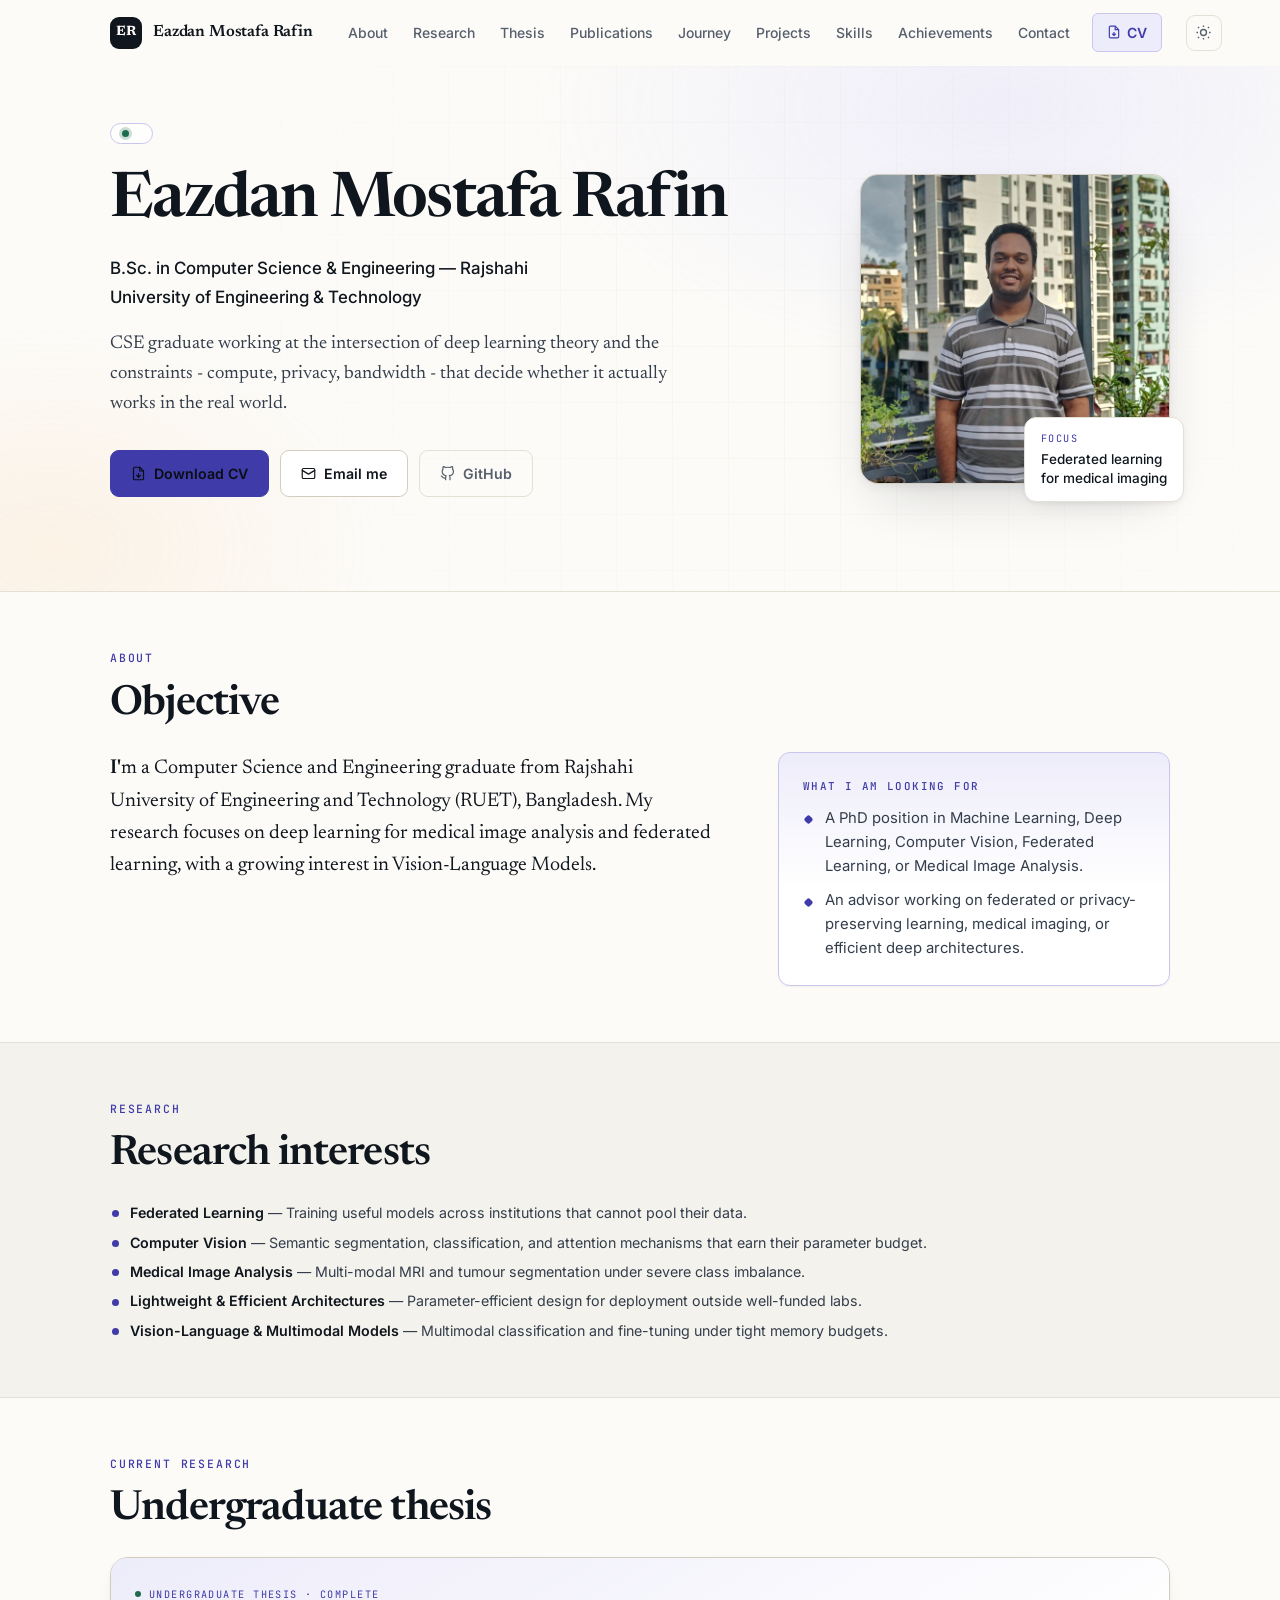
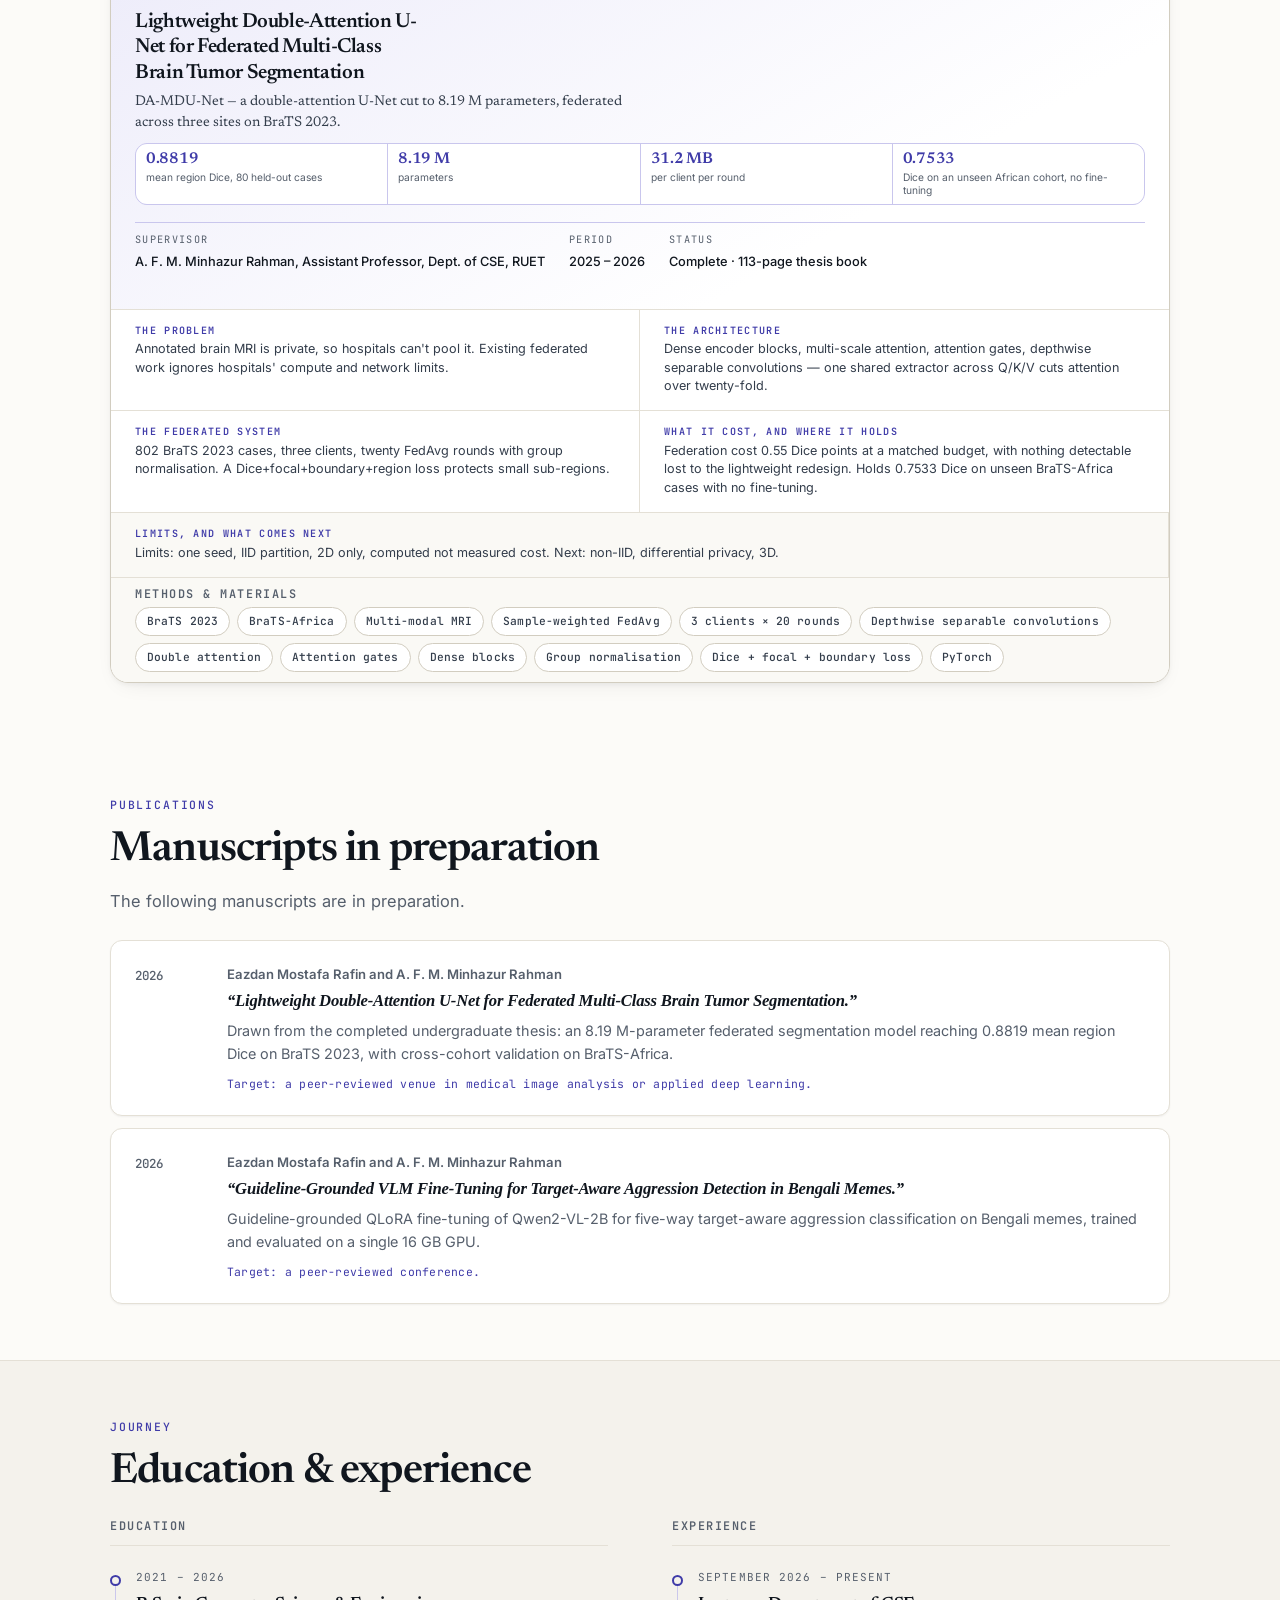
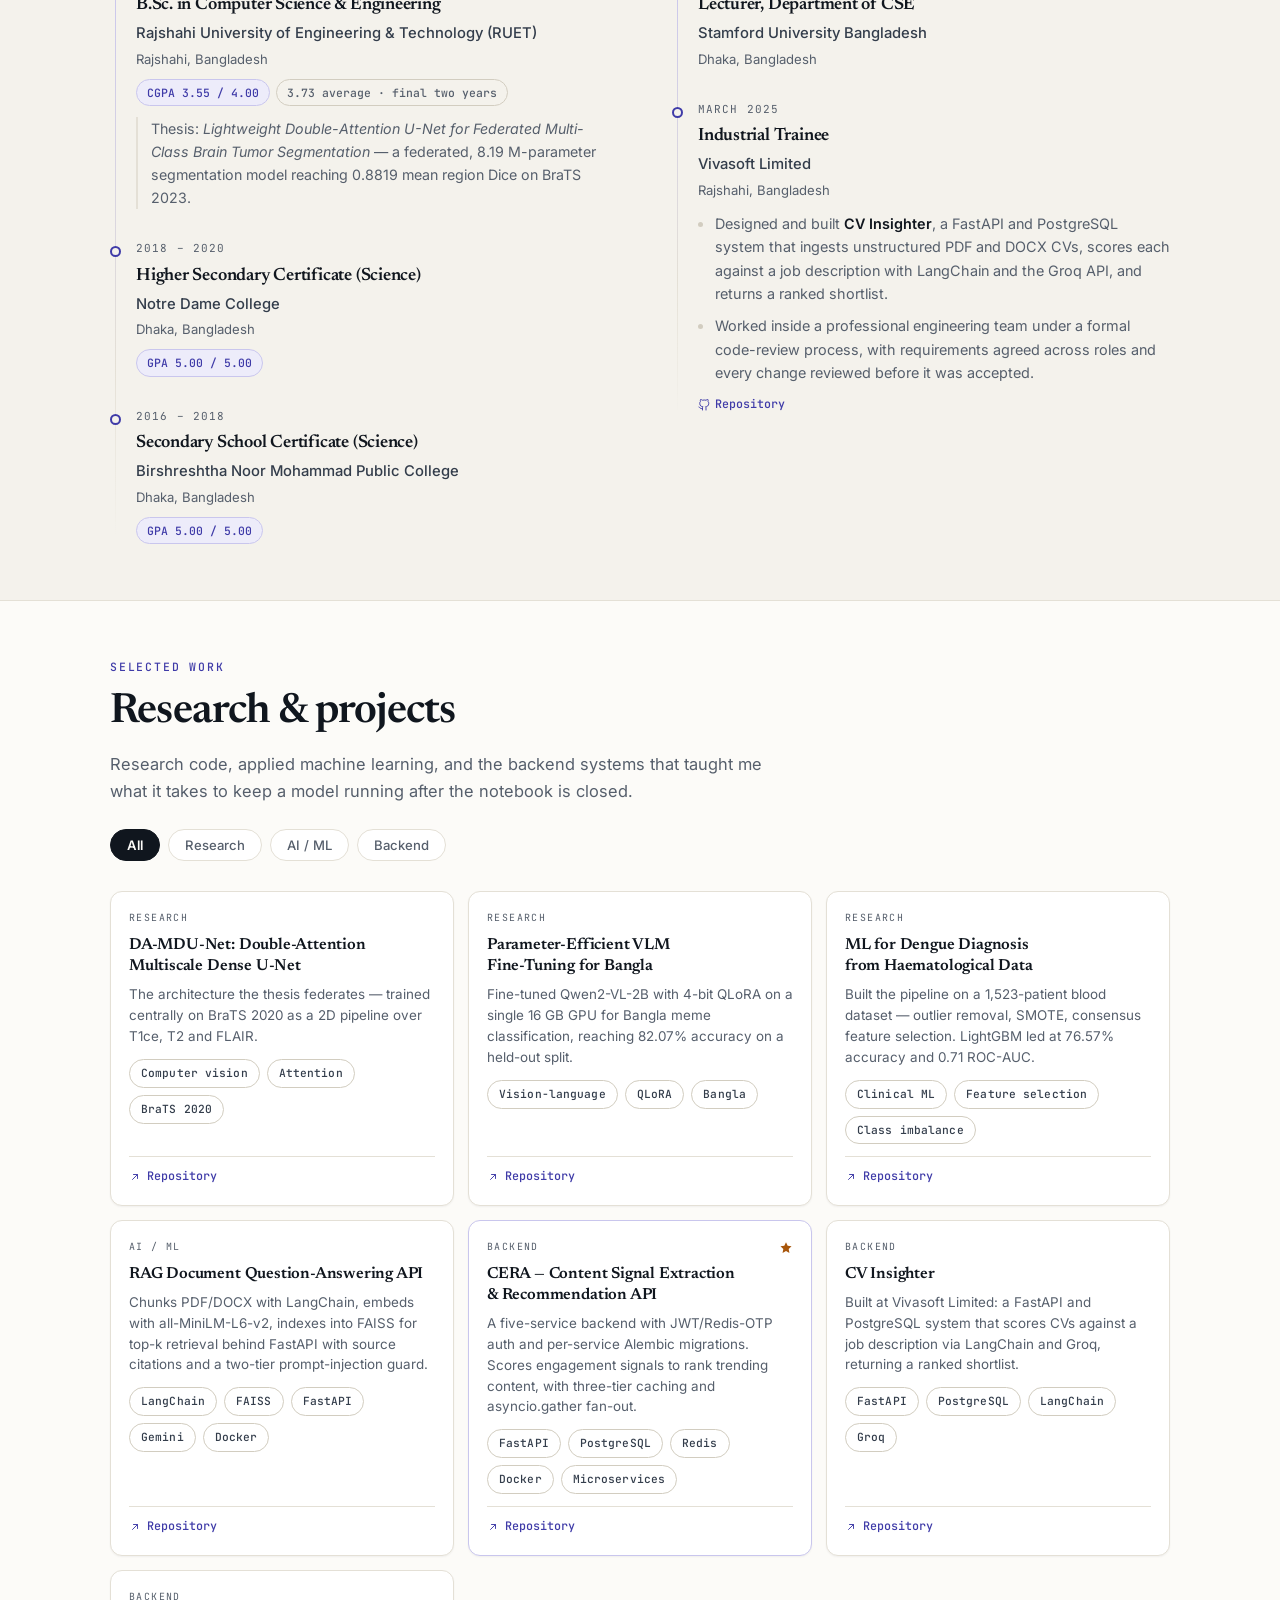
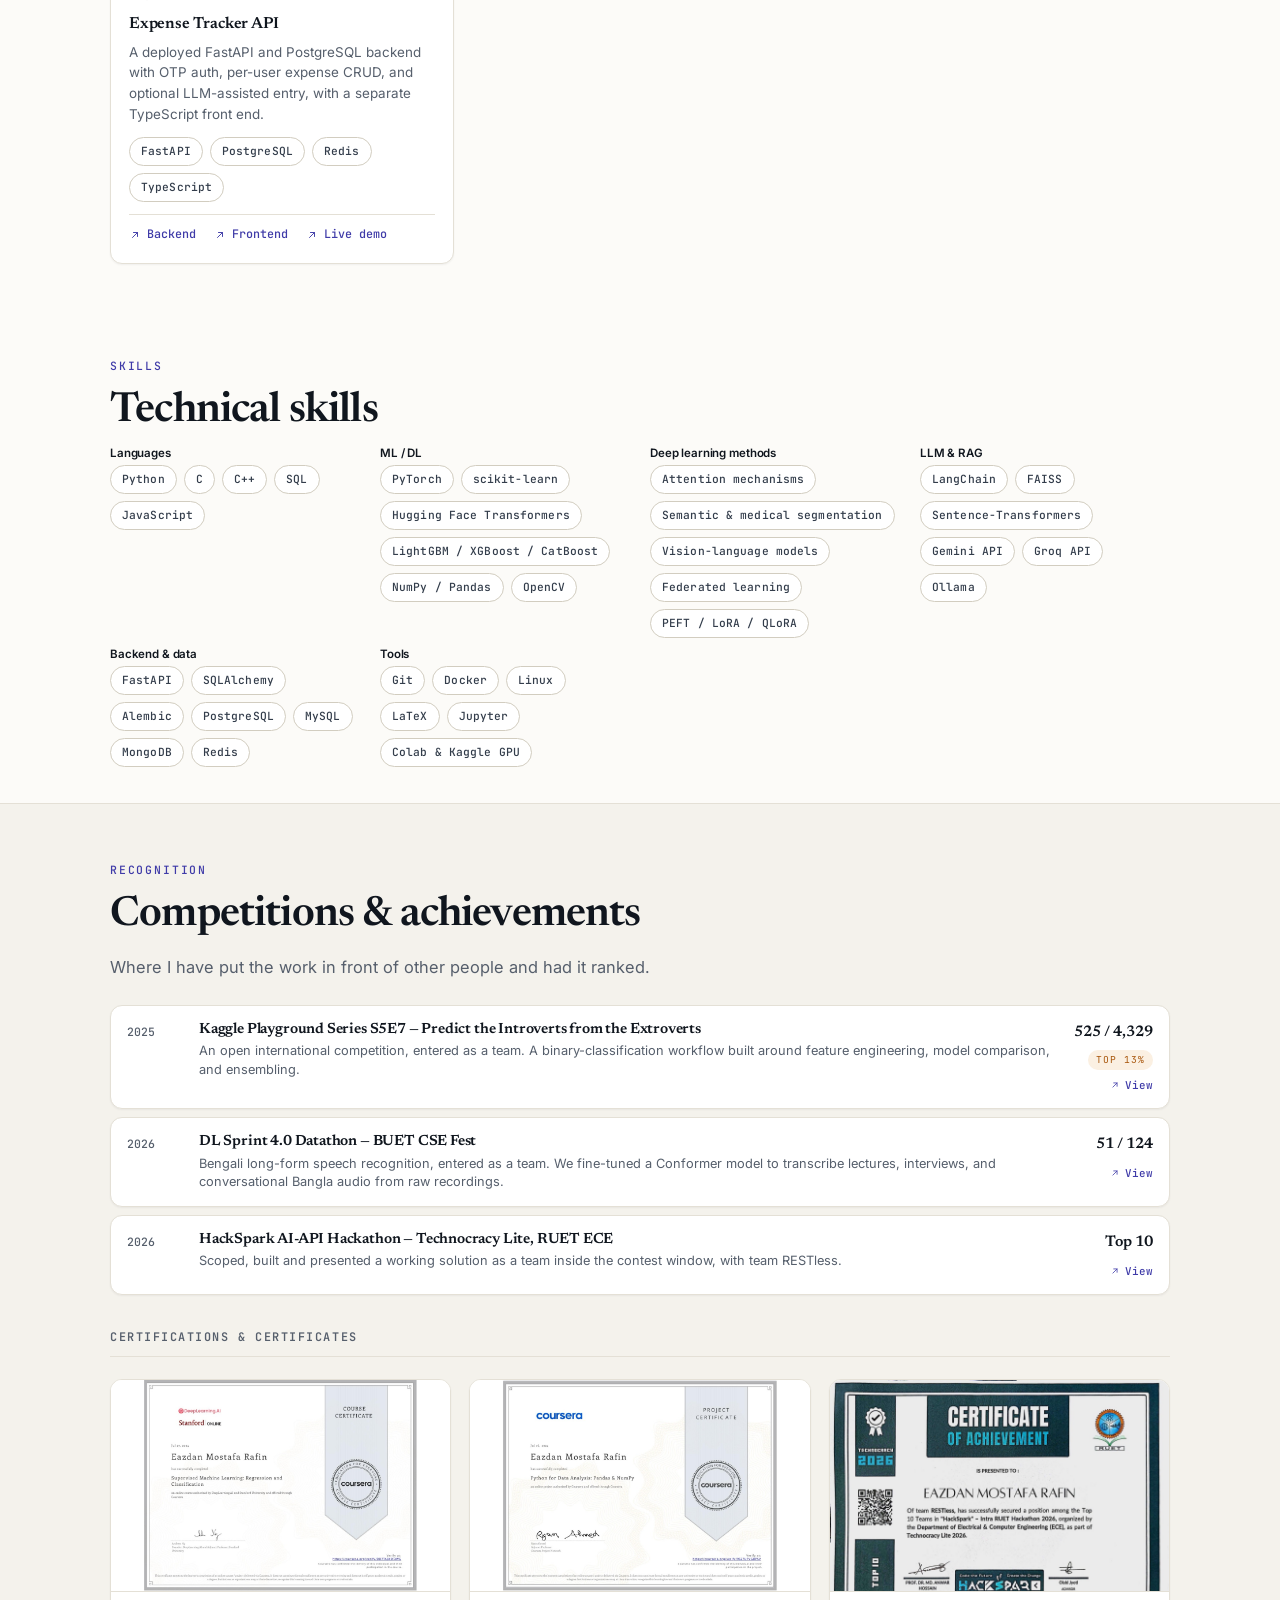
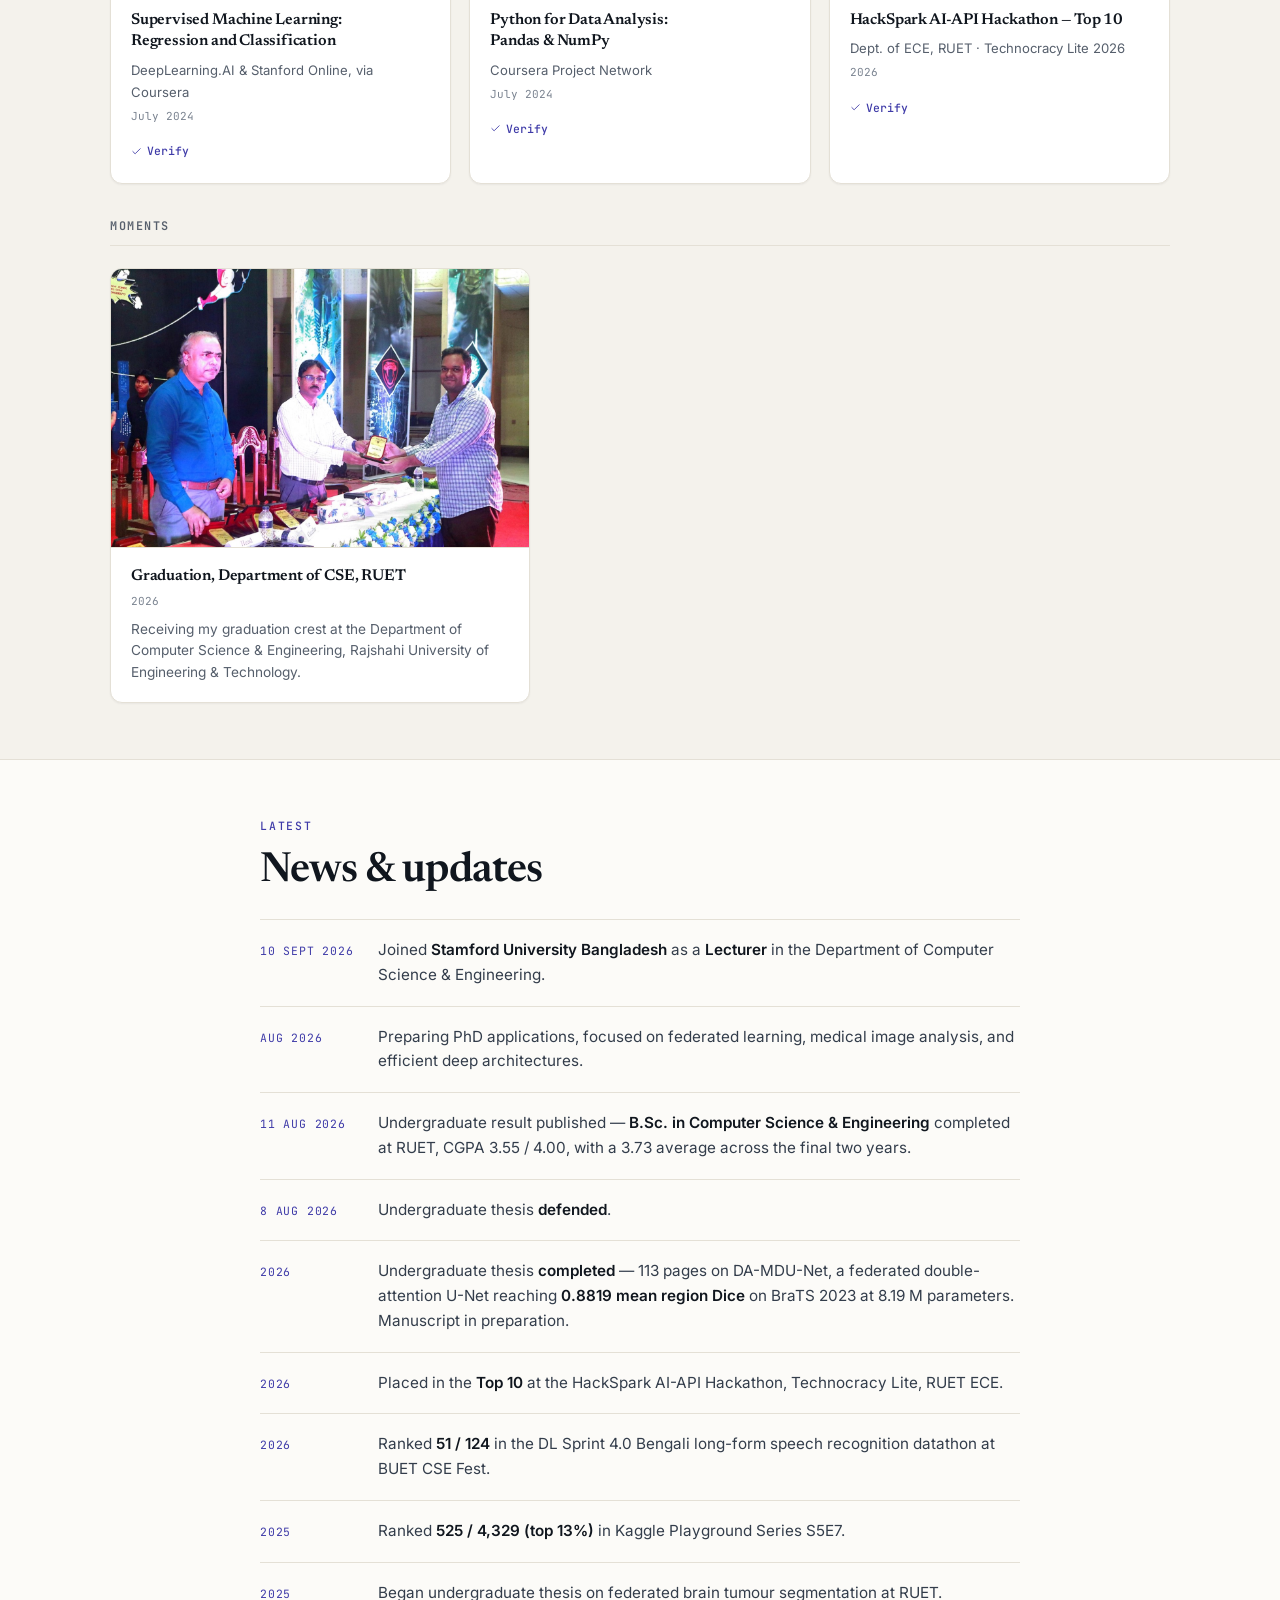
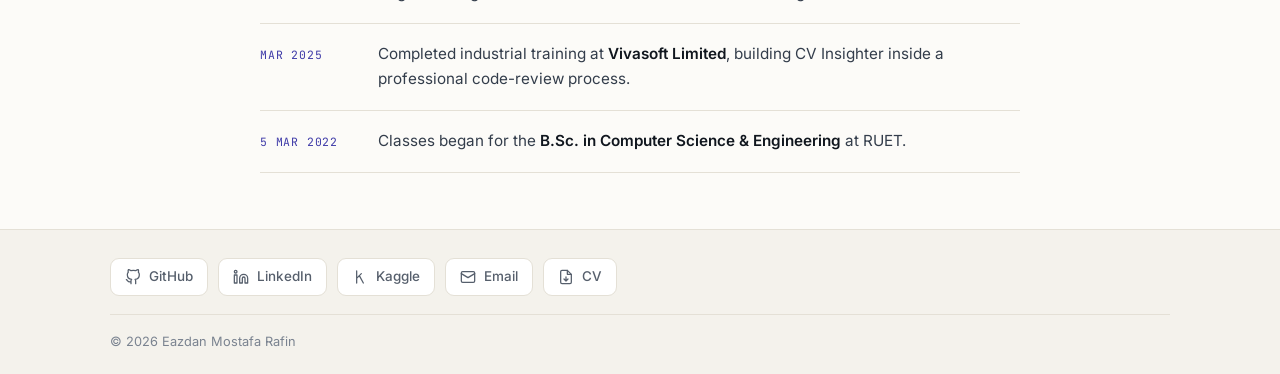
==== commit d6835b2e: "Update CV and site data: remove PhD status, add lecturer position at Stamford University, and refine" ====
--- a/index.html
+++ b/index.html
@@ -5,9 +5,9 @@
 <meta name="viewport" content="width=device-width, initial-scale=1">
 <title>Eazdan Mostafa Rafin</title>
 
-<meta name="description" content="Eazdan Mostafa Rafin — Computer Science &amp; Engineering graduate of RUET, Bangladesh, applying to PhD programs. Research in federated learning, medical image analysis, computer vision, and efficient deep architectures.">
+<meta name="description" content="Eazdan Mostafa Rafin — Lecturer in the Department of CSE at Stamford University Bangladesh and a Computer Science &amp; Engineering graduate of RUET. Research in federated learning, medical image analysis, computer vision, and efficient deep architectures.">
 <meta name="author" content="Eazdan Mostafa Rafin">
-<meta name="keywords" content="Eazdan Mostafa Rafin, federated learning, medical image analysis, brain tumor segmentation, computer vision, deep learning, PhD applicant, RUET, BraTS, U-Net, attention">
+<meta name="keywords" content="Eazdan Mostafa Rafin, federated learning, medical image analysis, brain tumor segmentation, computer vision, deep learning, lecturer, Stamford University Bangladesh, RUET, BraTS, U-Net, attention">
 <meta name="robots" content="index, follow">
 
 <!-- Change this to your published address if you deploy somewhere else. -->
@@ -15,12 +15,12 @@
 
 <meta property="og:type" content="profile">
 <meta property="og:title" content="Eazdan Mostafa Rafin — Federated Learning &amp; Medical Image Analysis">
-<meta property="og:description" content="CSE graduate of RUET applying to PhD programs. Undergraduate thesis on federated multi-class brain tumor segmentation with a lightweight double-attention U-Net.">
+<meta property="og:description" content="Lecturer in CSE at Stamford University Bangladesh, CSE graduate of RUET. Undergraduate thesis on federated multi-class brain tumor segmentation with a lightweight double-attention U-Net.">
 <meta property="og:url" content="https://rafineazdan.github.io/">
 <meta property="og:image" content="https://rafineazdan.github.io/assets/img/profile/rafin.jpg">
 <meta name="twitter:card" content="summary">
 <meta name="twitter:title" content="Eazdan Mostafa Rafin — Federated Learning &amp; Medical Image Analysis">
-<meta name="twitter:description" content="CSE graduate of RUET applying to PhD programs. Research in federated learning and medical image analysis.">
+<meta name="twitter:description" content="Lecturer in CSE at Stamford University Bangladesh, CSE graduate of RUET. Research in federated learning and medical image analysis.">
 
 <meta name="theme-color" content="#FCFBF8" media="(prefers-color-scheme: light)">
 <meta name="theme-color" content="#0B0F14" media="(prefers-color-scheme: dark)">
@@ -40,8 +40,12 @@
   "url": "https://rafineazdan.github.io/",
   "image": "https://rafineazdan.github.io/assets/img/profile/rafin.jpg",
   "email": "mailto:eazdan.rafin@gmail.com",
-  "jobTitle": "Prospective PhD Student in Computer Science",
+  "jobTitle": "Lecturer, Department of Computer Science & Engineering",
   "description": "Researcher in federated learning, medical image analysis, computer vision, and efficient deep architectures.",
+  "worksFor": {
+    "@type": "CollegeOrUniversity",
+    "name": "Stamford University Bangladesh"
+  },
   "alumniOf": {
     "@type": "CollegeOrUniversity",
     "name": "Rajshahi University of Engineering & Technology (RUET)"
--- a/assets/css/style.css
+++ b/assets/css/style.css
@@ -33,8 +33,8 @@
 
   --ink:           #10161E;
   --text:          #333D4B;
-  --muted:         #6C7683;
-  --faint:         #98A0AC;
+  --muted:         #565F6C;
+  --faint:         #7A8390;
 
   --border:        #E4E0D6;
   --border-strong: #D2CDC0;
@@ -533,42 +533,6 @@
   margin-bottom: 42px;
 }
 
-.stat-grid {
-  display: grid;
-  grid-template-columns: repeat(4, minmax(0, 1fr));
-  gap: 1px;
-  background: var(--border);
-  border: 1px solid var(--border);
-  border-radius: var(--radius);
-  overflow: hidden;
-  max-width: 620px;
-}
-.stat {
-  background: color-mix(in srgb, var(--surface) 84%, transparent);
-  padding: 16px 14px;
-}
-.stat-value {
-  font-family: var(--font-serif);
-  font-size: 1.42rem;
-  font-weight: 600;
-  color: var(--ink);
-  line-height: 1.1;
-  letter-spacing: -.02em;
-}
-.stat-value .unit {
-  font-family: var(--font-sans);
-  font-size: .78rem;
-  font-weight: 500;
-  color: var(--muted);
-  letter-spacing: 0;
-}
-.stat-label {
-  font-size: .755rem;
-  color: var(--muted);
-  margin-top: 5px;
-  line-height: 1.4;
-}
-
 .hero-photo { position: relative; flex-shrink: 0; }
 
 .hero-photo-frame {
@@ -619,7 +583,6 @@
 }
 @media (max-width: 620px) {
   .hero-photo-tag { display: none; }
-  .stat-grid { grid-template-columns: repeat(2, 1fr); }
 }
 
 
@@ -677,12 +640,12 @@
   display: inline-block;
   padding: 4px 11px;
   border-radius: 999px;
-  border: 1px solid var(--border);
+  border: 1px solid var(--border-strong);
   background: var(--surface);
   font-family: var(--font-mono);
   font-size: .705rem;
   font-weight: 500;
-  color: var(--muted);
+  color: var(--text);
   letter-spacing: .01em;
   white-space: nowrap;
 }
@@ -796,16 +759,16 @@
 }
 .interest-item {
   position: relative;
-  padding-left: 18px;
+  padding-left: 20px;
   font-size: .89rem;
   line-height: 1.5;
-  color: var(--muted);
+  color: var(--text);
 }
 .interest-item::before {
   content: "";
   position: absolute;
-  left: 0; top: .6em;
-  width: 5px; height: 5px;
+  left: 2px; top: .58em;
+  width: 7px; height: 7px;
   border-radius: 50%;
   background: var(--accent);
 }
@@ -1222,14 +1185,14 @@
 
 /* ──────────────────────────────── 13  ACHIEVEMENTS & CERTIFICATES ───── */
 
-.award-list { display: grid; gap: 12px; }
+.award-list { display: grid; gap: 8px; }
 
 .award-item {
   display: grid;
-  grid-template-columns: 70px minmax(0, 1fr) auto;
+  grid-template-columns: 56px minmax(0, 1fr) auto;
   align-items: start;
-  gap: 22px;
-  padding: 22px 24px;
+  gap: 16px;
+  padding: 14px 16px;
   background: var(--surface);
   border: 1px solid var(--border);
   border-radius: var(--radius);
@@ -1240,51 +1203,51 @@
 
 .award-year {
   font-family: var(--font-mono);
-  font-size: .78rem;
+  font-size: .72rem;
   font-weight: 500;
   color: var(--muted);
-  padding-top: 3px;
-}
-.award-item h3 { font-size: 1.04rem; line-height: 1.36; margin-bottom: 7px; }
-.award-body { font-size: .9rem; line-height: 1.62; color: var(--muted); margin: 0; }
+  padding-top: 2px;
+}
+.award-item h3 { font-size: .92rem; line-height: 1.32; margin-bottom: 3px; }
+.award-body { font-size: .8rem; line-height: 1.45; color: var(--muted); margin: 0; }
+
+.award-rank {
+  display: grid;
+  justify-items: end;
+  gap: 4px;
+  text-align: right;
+}
+.rank-v {
+  font-family: var(--font-serif);
+  font-size: .96rem;
+  font-weight: 600;
+  color: var(--ink);
+  white-space: nowrap;
+}
+.rank-n {
+  font-family: var(--font-mono);
+  font-size: .6rem;
+  letter-spacing: .1em;
+  text-transform: uppercase;
+  padding: 2px 8px;
+  border-radius: 999px;
+  background: var(--amber-soft);
+  color: var(--amber);
+  white-space: nowrap;
+}
 .award-link {
   display: inline-flex;
   align-items: center;
   gap: 5px;
-  margin-top: 10px;
-  font-family: var(--font-mono);
-  font-size: .715rem;
+  margin-top: 2px;
+  font-family: var(--font-mono);
+  font-size: .68rem;
   font-weight: 500;
 }
-.award-link svg { width: 11px; height: 11px; }
-
-.award-rank {
-  display: grid;
-  justify-items: end;
-  gap: 3px;
-  text-align: right;
-}
-.rank-v {
-  font-family: var(--font-serif);
-  font-size: 1.12rem;
-  font-weight: 600;
-  color: var(--ink);
-  white-space: nowrap;
-}
-.rank-n {
-  font-family: var(--font-mono);
-  font-size: .645rem;
-  letter-spacing: .1em;
-  text-transform: uppercase;
-  padding: 2px 9px;
-  border-radius: 999px;
-  background: var(--amber-soft);
-  color: var(--amber);
-  white-space: nowrap;
-}
+.award-link svg { width: 10px; height: 10px; }
 
 @media (max-width: 720px) {
-  .award-item { grid-template-columns: 1fr; gap: 10px; }
+  .award-item { grid-template-columns: 1fr; gap: 6px; }
   .award-rank { justify-items: start; text-align: left; flex-direction: row; }
 }
 
@@ -1522,17 +1485,21 @@
   border-bottom: 1px solid var(--border);
 }
 .footer-icon-link {
-  display: grid;
-  place-items: center;
-  width: 38px; height: 38px;
+  display: inline-flex;
+  align-items: center;
+  gap: 8px;
+  height: 38px;
+  padding: 0 14px;
   border: 1px solid var(--border);
   border-radius: 9px;
   background: var(--surface);
   color: var(--muted);
+  font-size: .84rem;
+  font-weight: 500;
   transition: all .18s var(--ease);
 }
 .footer-icon-link:hover { color: var(--accent); border-color: var(--accent-line); background: var(--accent-soft); }
-.footer-icon-link svg { width: 17px; height: 17px; }
+.footer-icon-link svg { width: 16px; height: 16px; flex-shrink: 0; }
 
 .footer-bottom {
   display: flex;
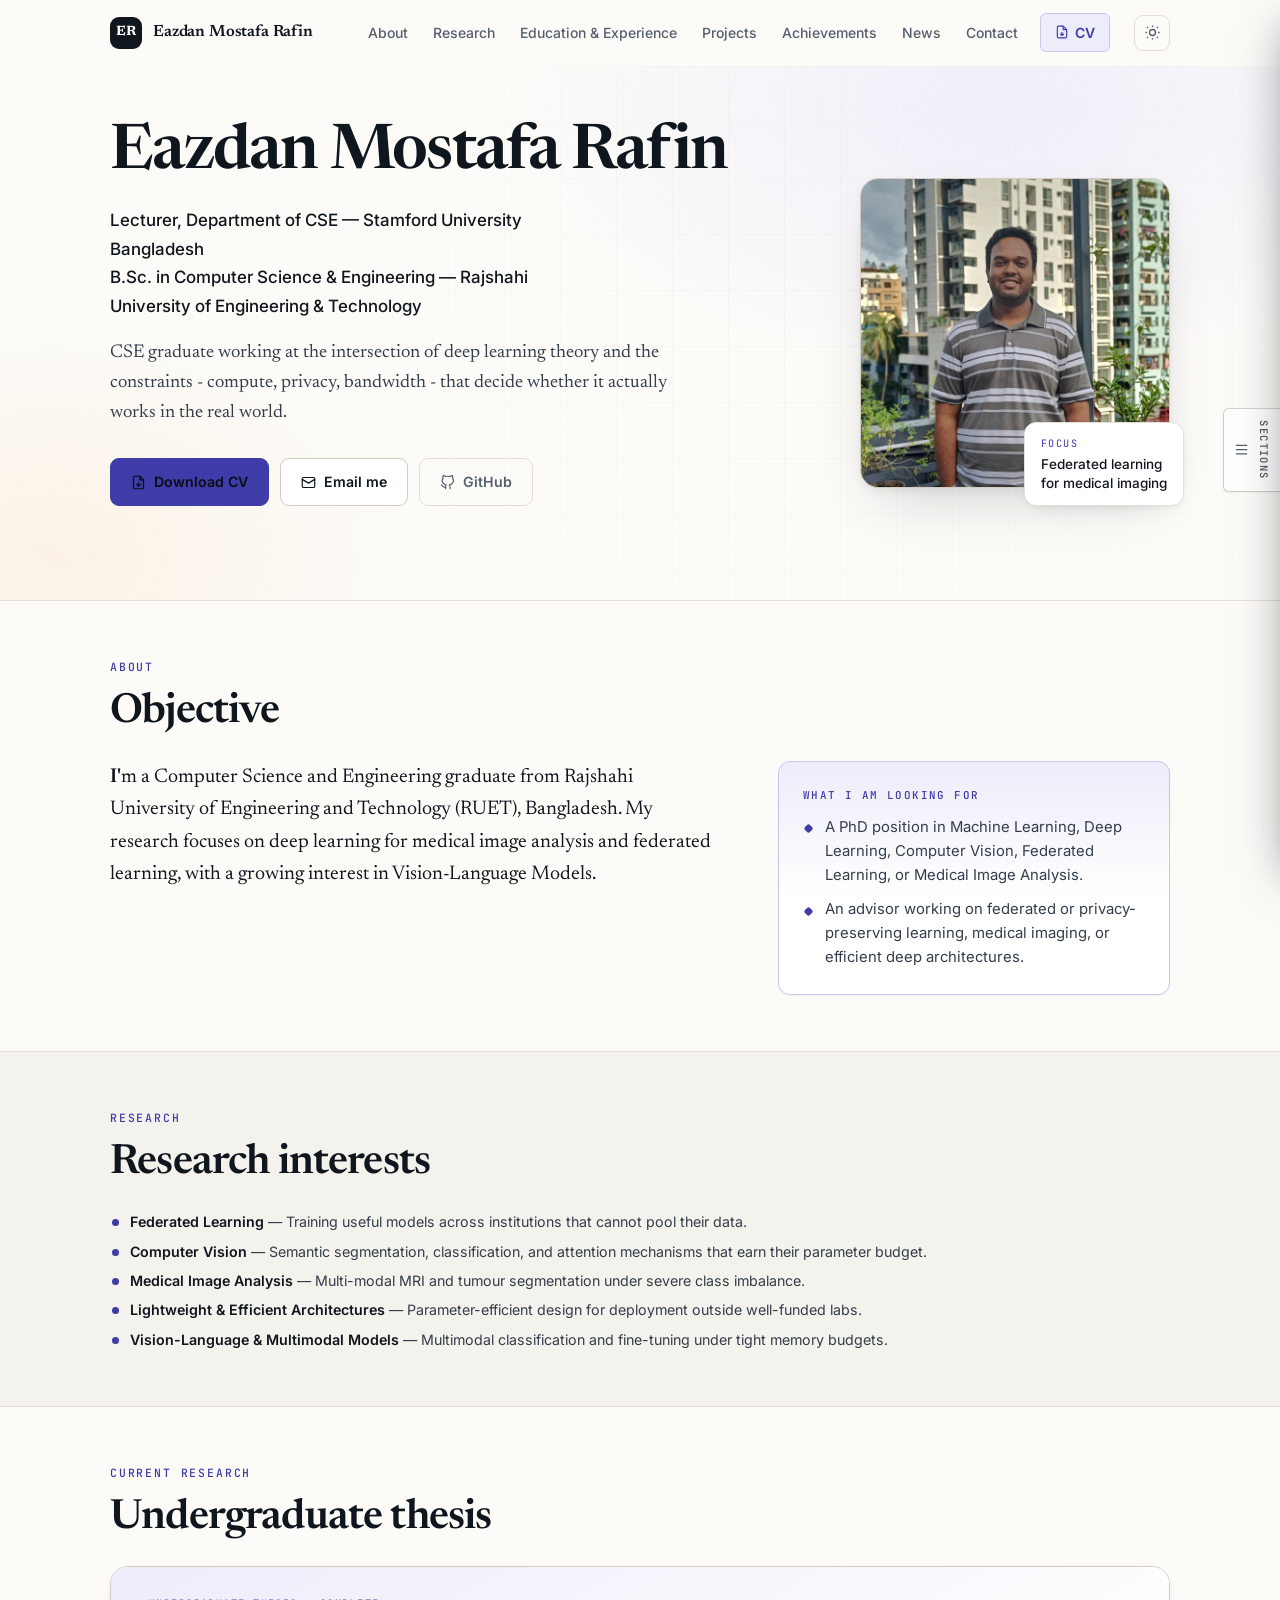
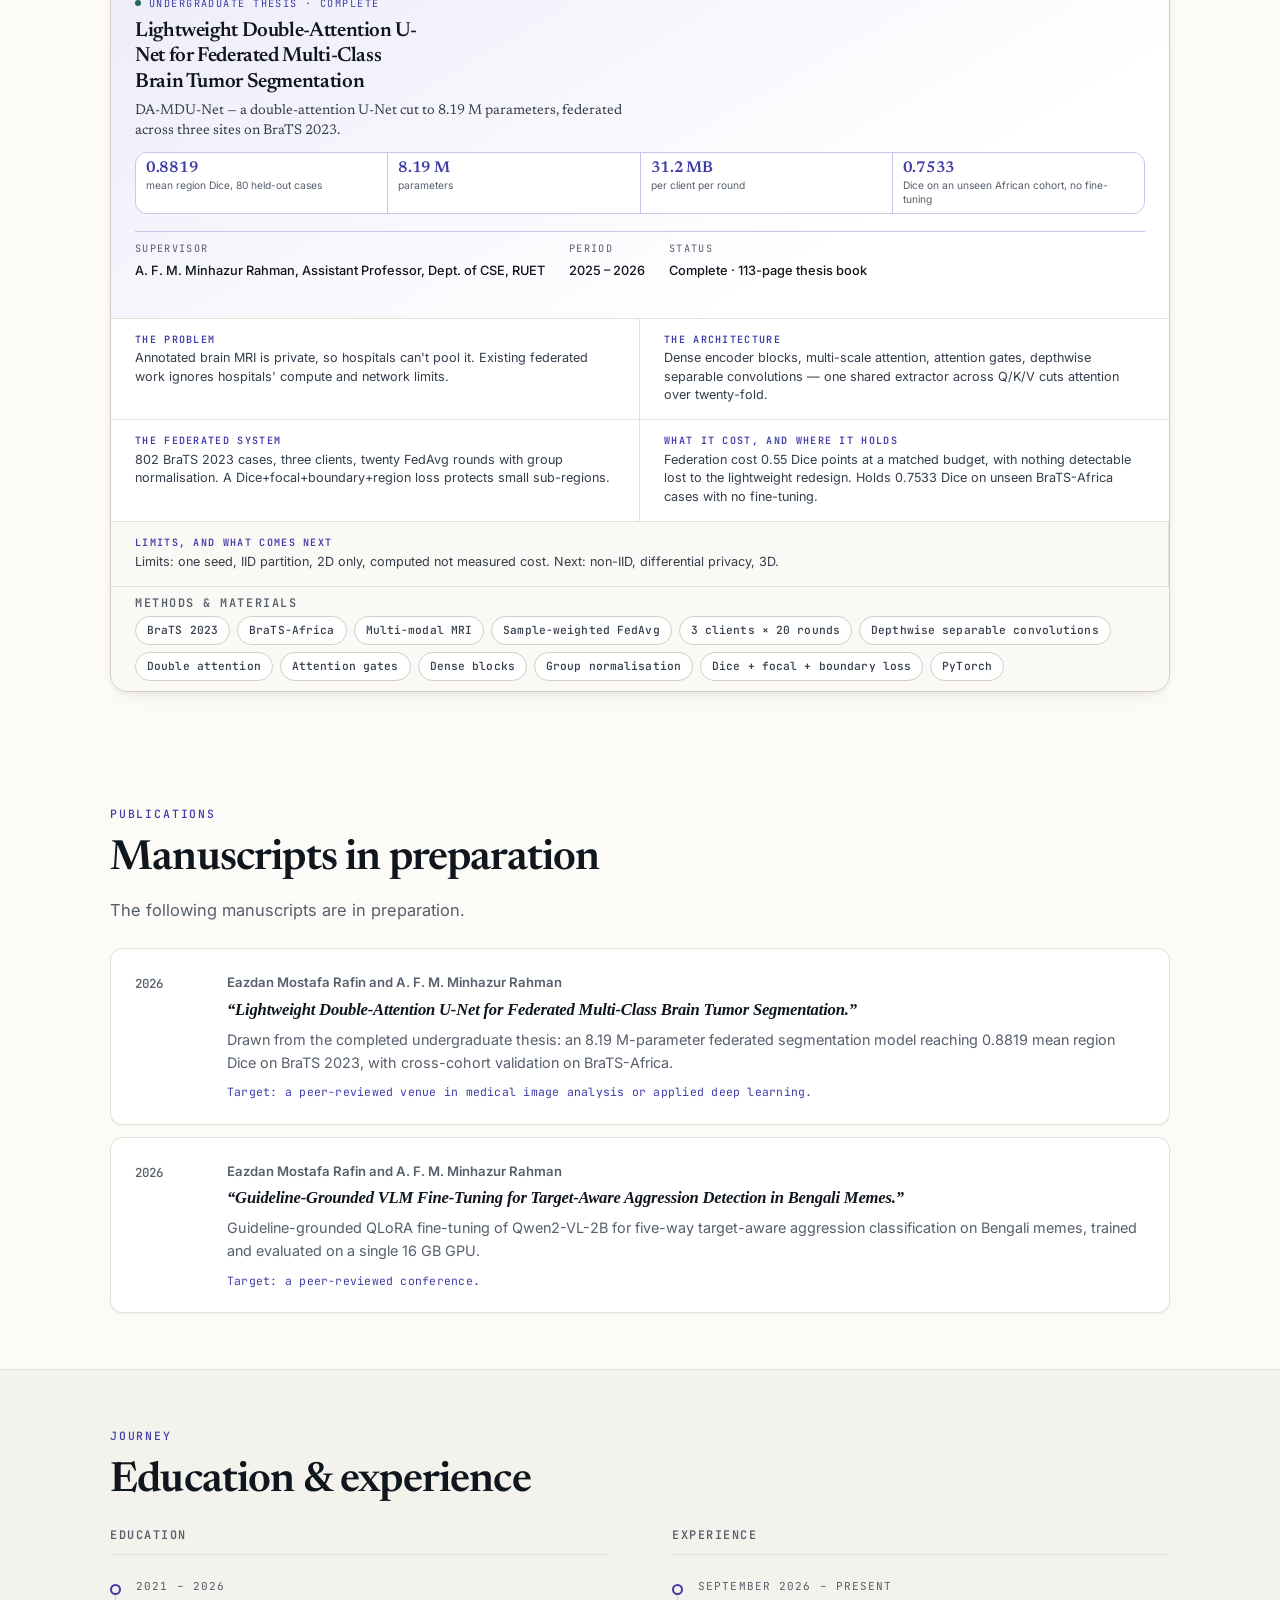
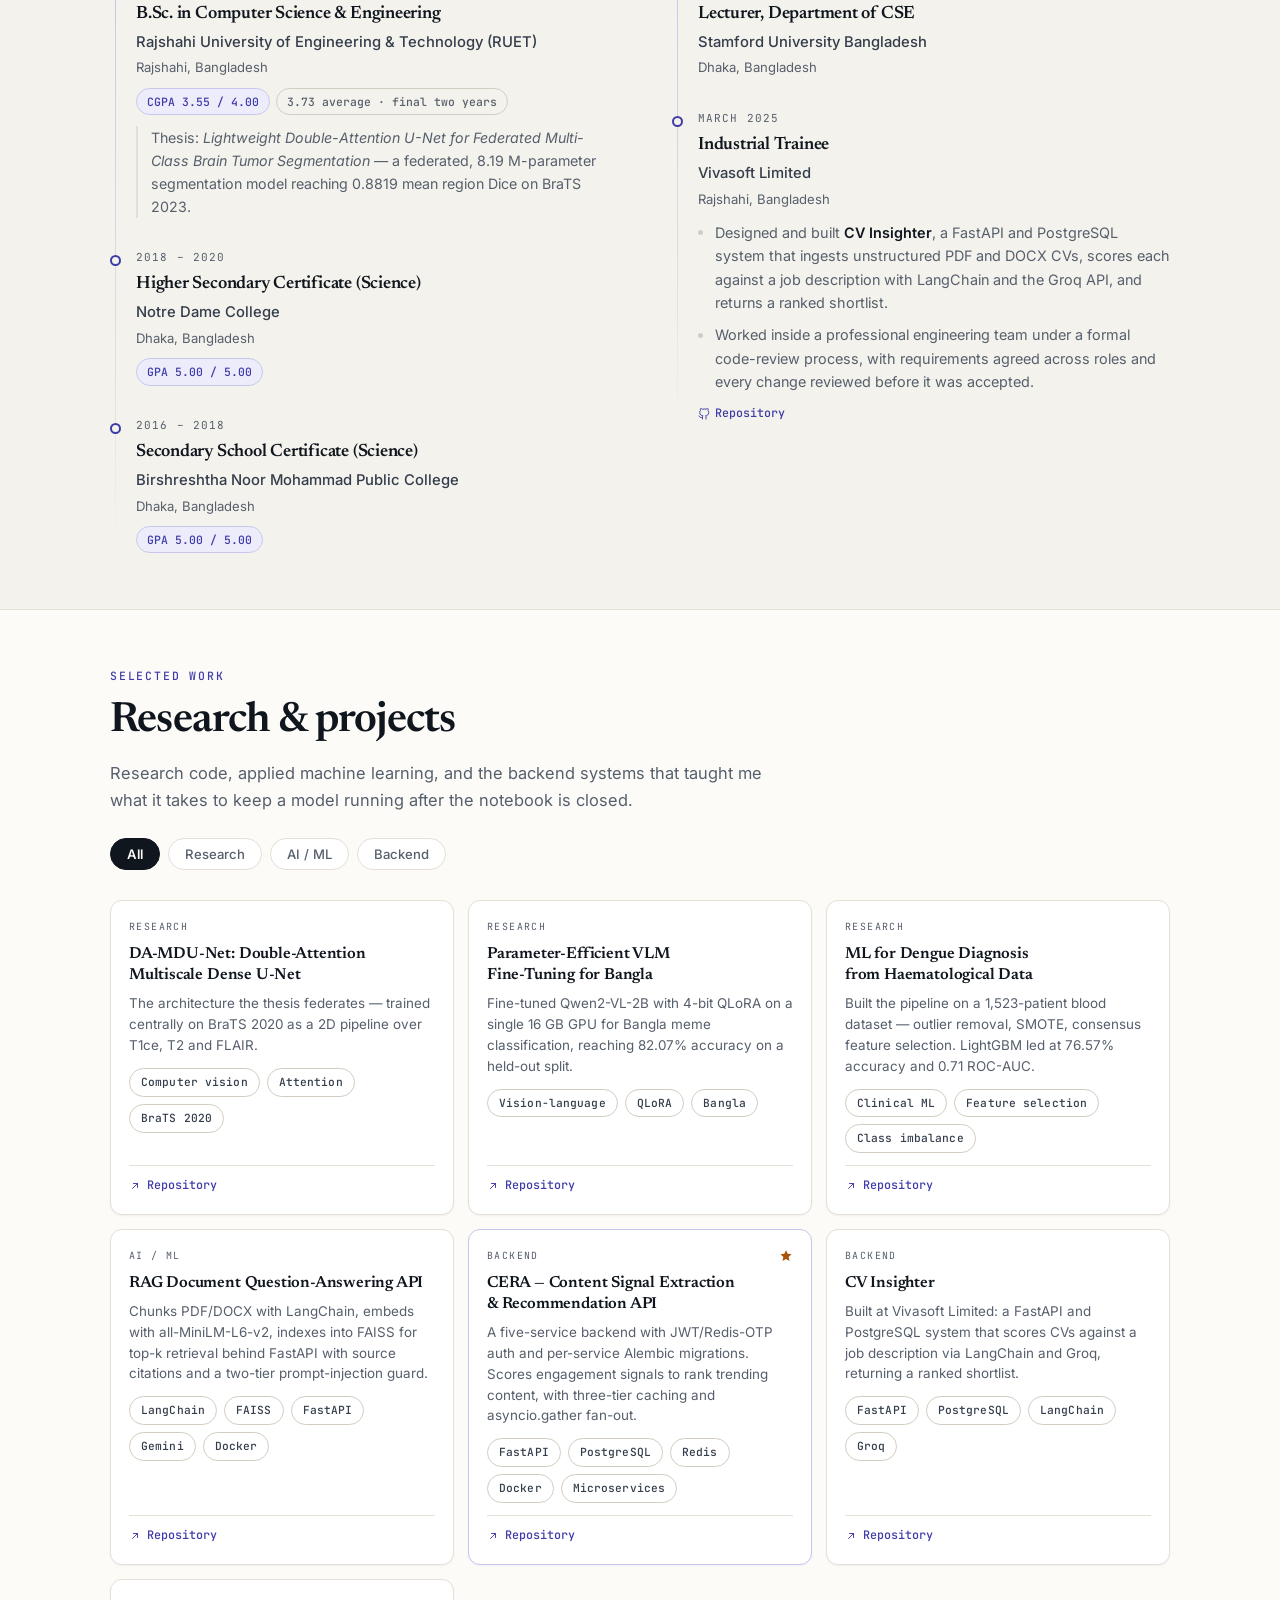
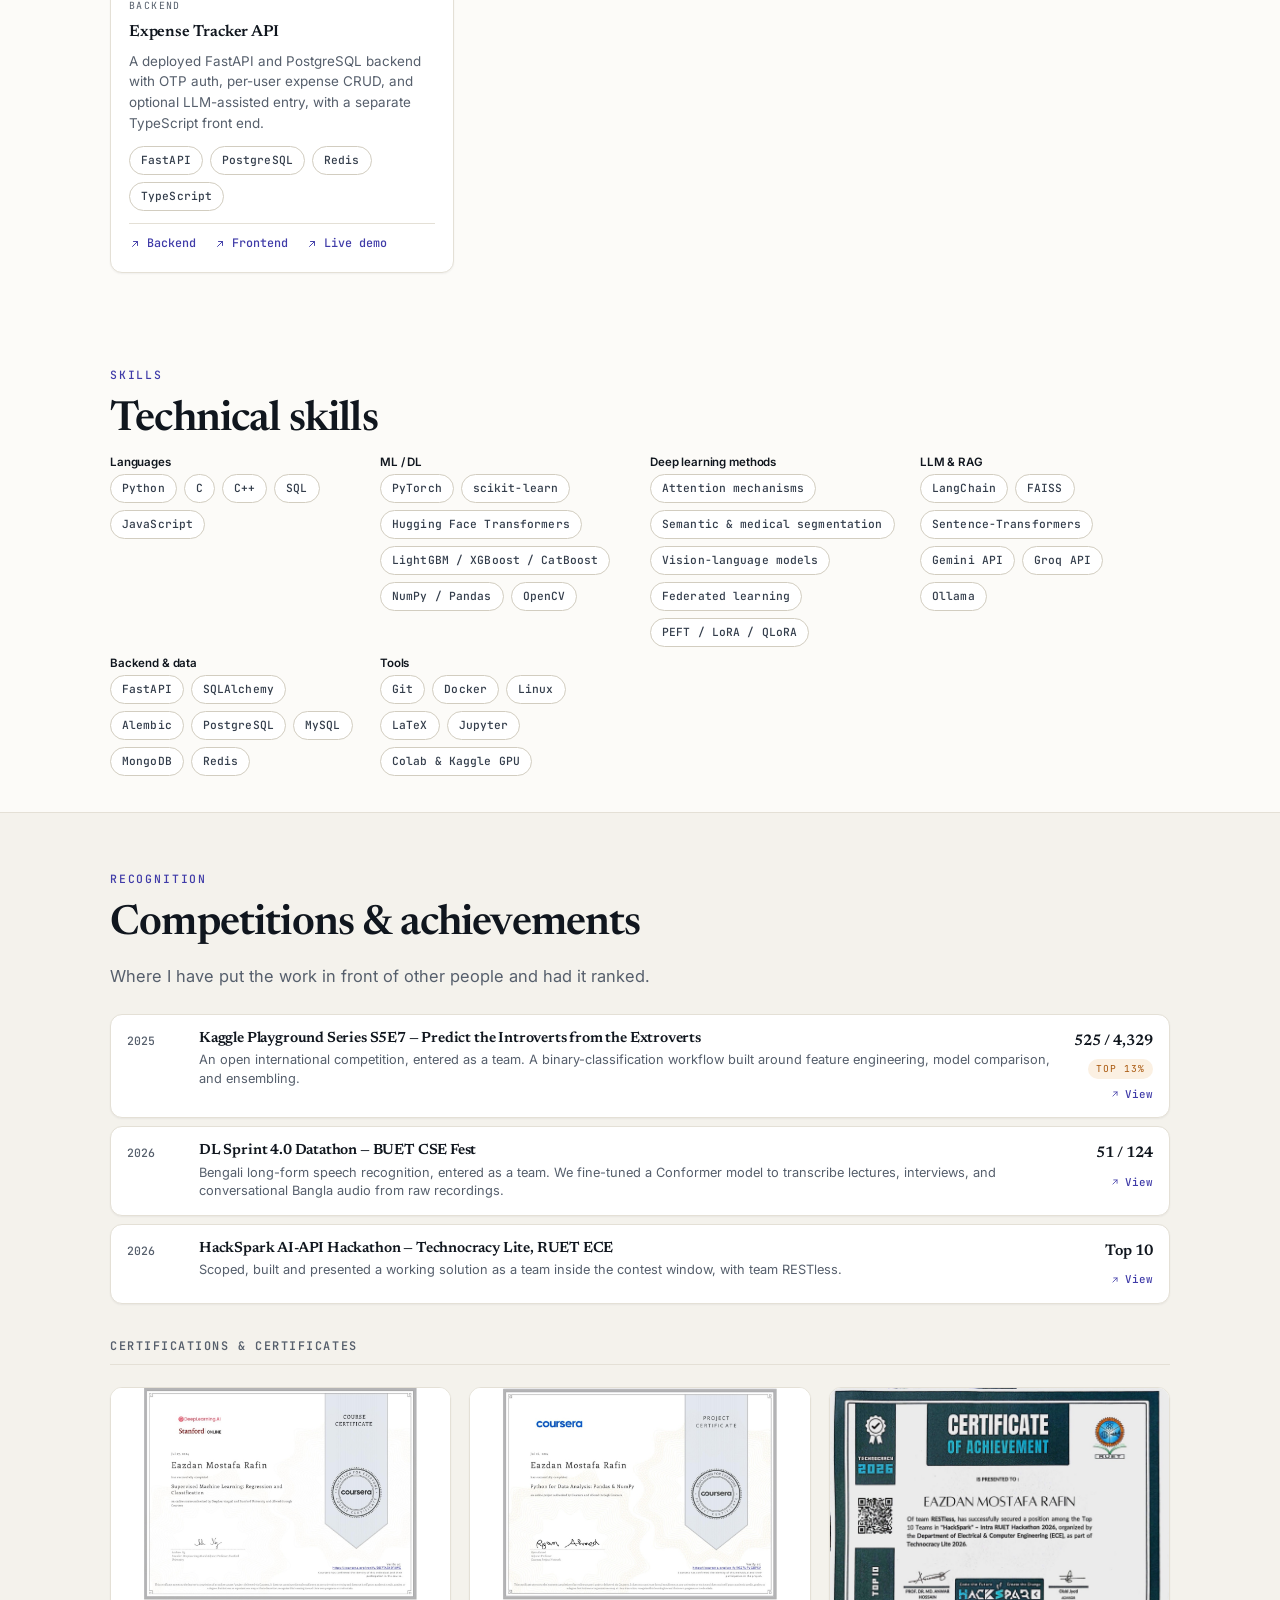
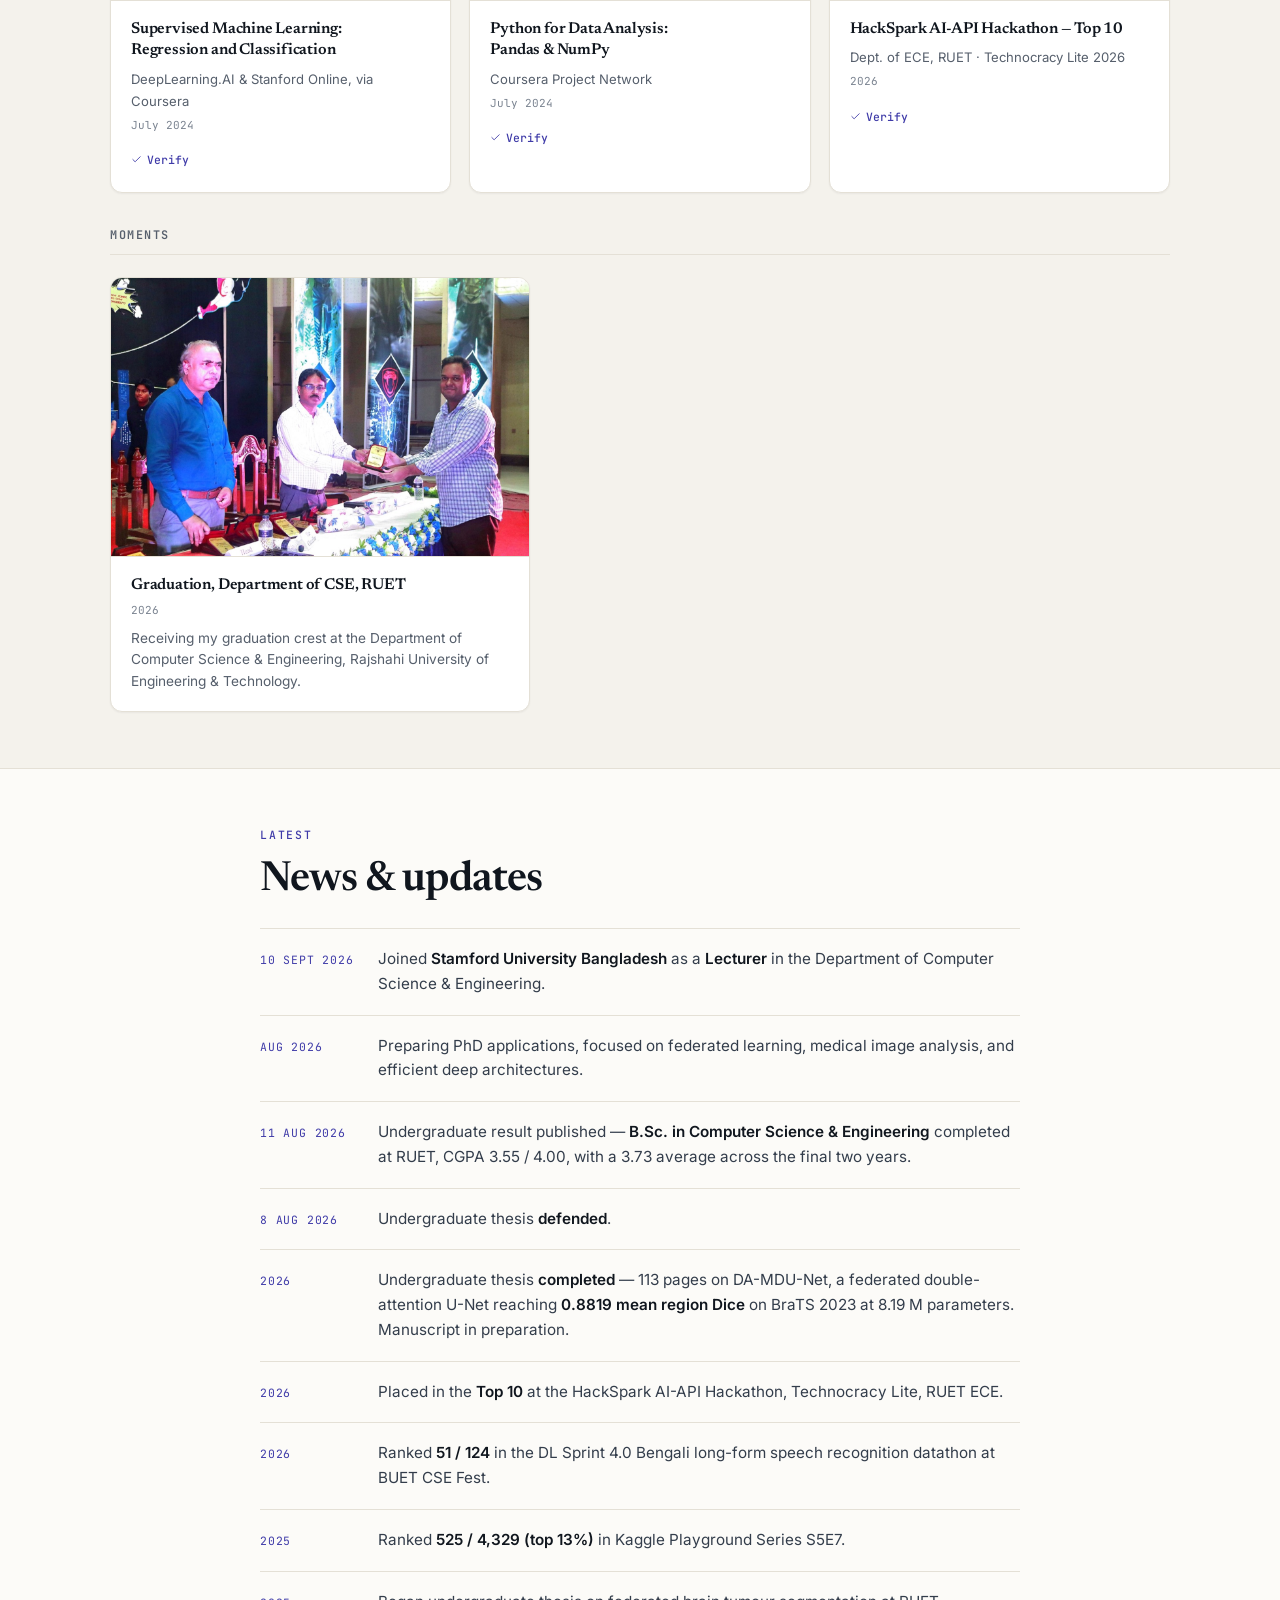
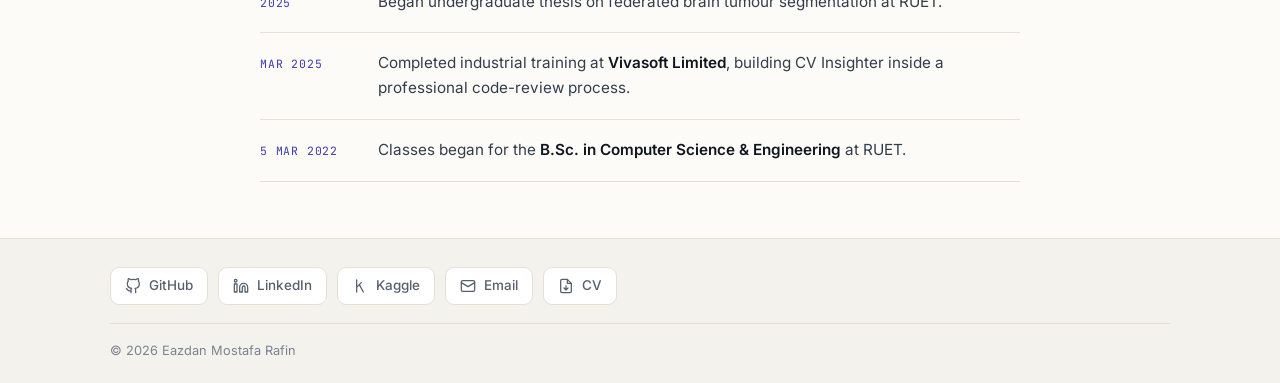
==== commit b681f64b: "Refactor site layout and functionality: remove hero status display, update CV link handling, and imp" ====
--- a/index.html
+++ b/index.html
@@ -91,12 +91,10 @@
     <ul class="nav-links" id="navLinks">
       <li><a href="#about">About</a></li>
       <li><a href="#research">Research</a></li>
-      <li><a href="#thesis">Thesis</a></li>
-      <li><a href="#manuscripts">Publications</a></li>
-      <li><a href="#journey">Journey</a></li>
+      <li><a href="#journey">Education &amp; Experience</a></li>
       <li><a href="#projects">Projects</a></li>
-      <li><a href="#skills">Skills</a></li>
       <li><a href="#achievements">Achievements</a></li>
+      <li><a href="#news">News</a></li>
       <li><a href="#contact">Contact</a></li>
       <li class="nav-cv">
         <a href="#" id="navCvLink" class="nav-cv-link" target="_blank" rel="noopener">
@@ -125,7 +123,6 @@
   <div class="hero-bg" aria-hidden="true"></div>
   <div class="container hero-inner">
     <div class="hero-text">
-      <p class="hero-eyebrow"><span class="dot"></span><span id="heroStatus"></span></p>
       <h1 id="heroName"></h1>
       <p class="hero-role" id="heroRole"></p>
       <p class="hero-tagline" id="heroTagline"></p>
@@ -293,6 +290,43 @@
   </div>
 </footer>
 
+<!-- ════════════════════════════════════════════════════ SECTION DRAWER ═══ -->
+<button class="drawer-tab" id="drawerTab" aria-label="Open section index"
+        aria-expanded="false" aria-controls="sectionDrawer">
+  <svg viewBox="0 0 24 24" fill="none" stroke="currentColor" stroke-width="2" aria-hidden="true"><path d="M4 6h16M4 12h16M4 18h16"/></svg>
+  <span class="drawer-tab-text">Sections</span>
+</button>
+
+<div class="drawer-scrim" id="drawerScrim" hidden></div>
+
+<aside class="section-drawer" id="sectionDrawer" aria-label="All sections" aria-hidden="true">
+  <div class="drawer-head">
+    <p class="drawer-title">All sections</p>
+    <button class="icon-btn" id="drawerClose" aria-label="Close section index">
+      <svg viewBox="0 0 24 24" fill="none" stroke="currentColor" stroke-width="2" aria-hidden="true"><path d="M18 6 6 18M6 6l12 12"/></svg>
+    </button>
+  </div>
+
+  <nav class="drawer-links" id="drawerLinks">
+    <a href="#home"><span class="drawer-num">01</span>Home</a>
+    <a href="#about"><span class="drawer-num">02</span>About</a>
+    <a href="#research"><span class="drawer-num">03</span>Research interests</a>
+    <a href="#thesis"><span class="drawer-num">04</span>Thesis</a>
+    <a href="#manuscripts"><span class="drawer-num">05</span>Publications</a>
+    <a href="#journey"><span class="drawer-num">06</span>Education &amp; experience</a>
+    <a href="#projects"><span class="drawer-num">07</span>Projects</a>
+    <a href="#skills"><span class="drawer-num">08</span>Skills</a>
+    <a href="#achievements"><span class="drawer-num">09</span>Achievements</a>
+    <a href="#news"><span class="drawer-num">10</span>News &amp; updates</a>
+    <a href="#contact"><span class="drawer-num">11</span>Contact</a>
+  </nav>
+
+  <a class="drawer-cv" id="drawerCvLink" href="#" target="_blank" rel="noopener">
+    <svg viewBox="0 0 24 24" fill="none" stroke="currentColor" stroke-width="2" aria-hidden="true"><path d="M14 2H6a2 2 0 0 0-2 2v16a2 2 0 0 0 2 2h12a2 2 0 0 0 2-2V8z"/><path d="M14 2v6h6M12 18v-6M9 15l3 3 3-3"/></svg>
+    Download CV
+  </a>
+</aside>
+
 <button class="back-to-top" id="backToTop" aria-label="Back to top">
   <svg viewBox="0 0 24 24" fill="none" stroke="currentColor" stroke-width="2.4" aria-hidden="true"><path d="M12 19V5M5 12l7-7 7 7"/></svg>
 </button>
--- a/assets/css/style.css
+++ b/assets/css/style.css
@@ -479,29 +479,6 @@
   gap: clamp(36px, 6vw, 76px);
 }
 
-.hero-eyebrow {
-  display: inline-flex;
-  align-items: center;
-  gap: 9px;
-  padding: 6px 14px 6px 11px;
-  border: 1px solid var(--accent-line);
-  border-radius: 999px;
-  background: color-mix(in srgb, var(--surface) 70%, transparent);
-  font-family: var(--font-mono);
-  font-size: .715rem;
-  font-weight: 500;
-  letter-spacing: .07em;
-  text-transform: uppercase;
-  color: var(--accent);
-  margin: 0 0 22px;
-}
-.hero-eyebrow .dot {
-  width: 7px; height: 7px;
-  border-radius: 50%;
-  background: var(--green);
-  box-shadow: 0 0 0 3px color-mix(in srgb, var(--green) 22%, transparent);
-  animation: pulse 2.6s ease-in-out infinite;
-}
 @keyframes pulse {
   0%, 100% { opacity: 1;   transform: scale(1); }
   50%      { opacity: .55; transform: scale(.86); }
@@ -1595,6 +1572,133 @@
 }
 .reveal.is-in { opacity: 1; transform: none; }
 
+
+/* ───────────────────────────────────── SECTION DRAWER (side slider) ───── */
+
+.drawer-tab {
+  position: fixed;
+  top: 50%; right: 0;
+  transform: translateY(-50%);
+  z-index: 140;
+  display: flex;
+  align-items: center;
+  gap: 7px;
+  padding: 11px 9px;
+  border: 1px solid var(--border-strong);
+  border-right: 0;
+  border-radius: var(--radius-sm) 0 0 var(--radius-sm);
+  background: var(--surface);
+  color: var(--muted);
+  box-shadow: var(--shadow-sm);
+  cursor: pointer;
+  transition: color .18s var(--ease), background .18s var(--ease),
+              transform .28s var(--ease);
+}
+.drawer-tab svg { width: 17px; height: 17px; flex: none; }
+.drawer-tab-text {
+  writing-mode: vertical-rl;
+  font-family: var(--font-mono);
+  font-size: .66rem;
+  font-weight: 600;
+  letter-spacing: .14em;
+  text-transform: uppercase;
+}
+.drawer-tab:hover { color: var(--accent); background: var(--accent-soft); }
+.drawer-tab.is-hidden { transform: translate(110%, -50%); }
+
+.drawer-scrim {
+  position: fixed;
+  inset: 0;
+  z-index: 150;
+  background: color-mix(in srgb, #05080D 52%, transparent);
+  opacity: 0;
+  transition: opacity .3s var(--ease);
+}
+.drawer-scrim.is-open { opacity: 1; }
+
+.section-drawer {
+  position: fixed;
+  top: 0; right: 0;
+  z-index: 160;
+  display: flex;
+  flex-direction: column;
+  width: min(310px, 84vw);
+  height: 100dvh;
+  padding: 20px 18px 22px;
+  border-left: 1px solid var(--border);
+  background: var(--surface);
+  box-shadow: -18px 0 46px -28px rgba(8, 12, 20, .5);
+  transform: translateX(100%);
+  transition: transform .34s var(--ease);
+  overflow-y: auto;
+  overscroll-behavior: contain;
+}
+.section-drawer.is-open { transform: none; }
+
+.drawer-head {
+  display: flex;
+  align-items: center;
+  justify-content: space-between;
+  padding-bottom: 13px;
+  margin-bottom: 10px;
+  border-bottom: 1px solid var(--border);
+}
+.drawer-title {
+  margin: 0;
+  font-family: var(--font-mono);
+  font-size: .68rem;
+  font-weight: 600;
+  letter-spacing: .16em;
+  text-transform: uppercase;
+  color: var(--faint);
+}
+
+.drawer-links { display: flex; flex-direction: column; gap: 1px; }
+.drawer-links a {
+  display: flex;
+  align-items: baseline;
+  gap: 11px;
+  padding: 10px 11px;
+  border-radius: var(--radius-sm);
+  font-size: .93rem;
+  font-weight: 500;
+  color: var(--text);
+  transition: color .18s var(--ease), background .18s var(--ease);
+}
+.drawer-links a:hover { color: var(--ink); background: var(--accent-soft); }
+.drawer-links a.is-active { color: var(--accent); font-weight: 600; background: var(--accent-soft); }
+.drawer-num {
+  font-family: var(--font-mono);
+  font-size: .68rem;
+  color: var(--faint);
+}
+.drawer-links a.is-active .drawer-num { color: var(--accent); }
+
+.drawer-cv {
+  display: flex;
+  align-items: center;
+  justify-content: center;
+  gap: 8px;
+  margin-top: auto;
+  padding: 11px 14px;
+  border: 1px solid var(--accent-line);
+  border-radius: var(--radius-sm);
+  background: var(--accent-soft);
+  font-size: .88rem;
+  font-weight: 600;
+  color: var(--accent);
+  transition: background .18s var(--ease), color .18s var(--ease);
+}
+.drawer-cv svg { width: 15px; height: 15px; }
+.drawer-cv:hover { background: var(--accent); color: #fff; }
+
+body.drawer-open { overflow: hidden; }
+
+@media (max-width: 640px) {
+  .drawer-tab { padding: 10px 7px; }
+  .drawer-tab-text { display: none; }
+}
+
 @media (prefers-reduced-motion: reduce) {
   html { scroll-behavior: auto; }
   *, *::before, *::after {
@@ -1607,7 +1711,8 @@
 
 @media print {
   .site-nav, .back-to-top, .scroll-progress, .filter-row,
-  .hero-bg, .lightbox, .skip-link { display: none !important; }
+  .hero-bg, .lightbox, .skip-link,
+  .drawer-tab, .drawer-scrim, .section-drawer { display: none !important; }
   body { background: #fff; color: #000; font-size: 11pt; }
   section, .site-footer { padding: 18px 0; break-inside: avoid; }
   .band { background: #fff; }
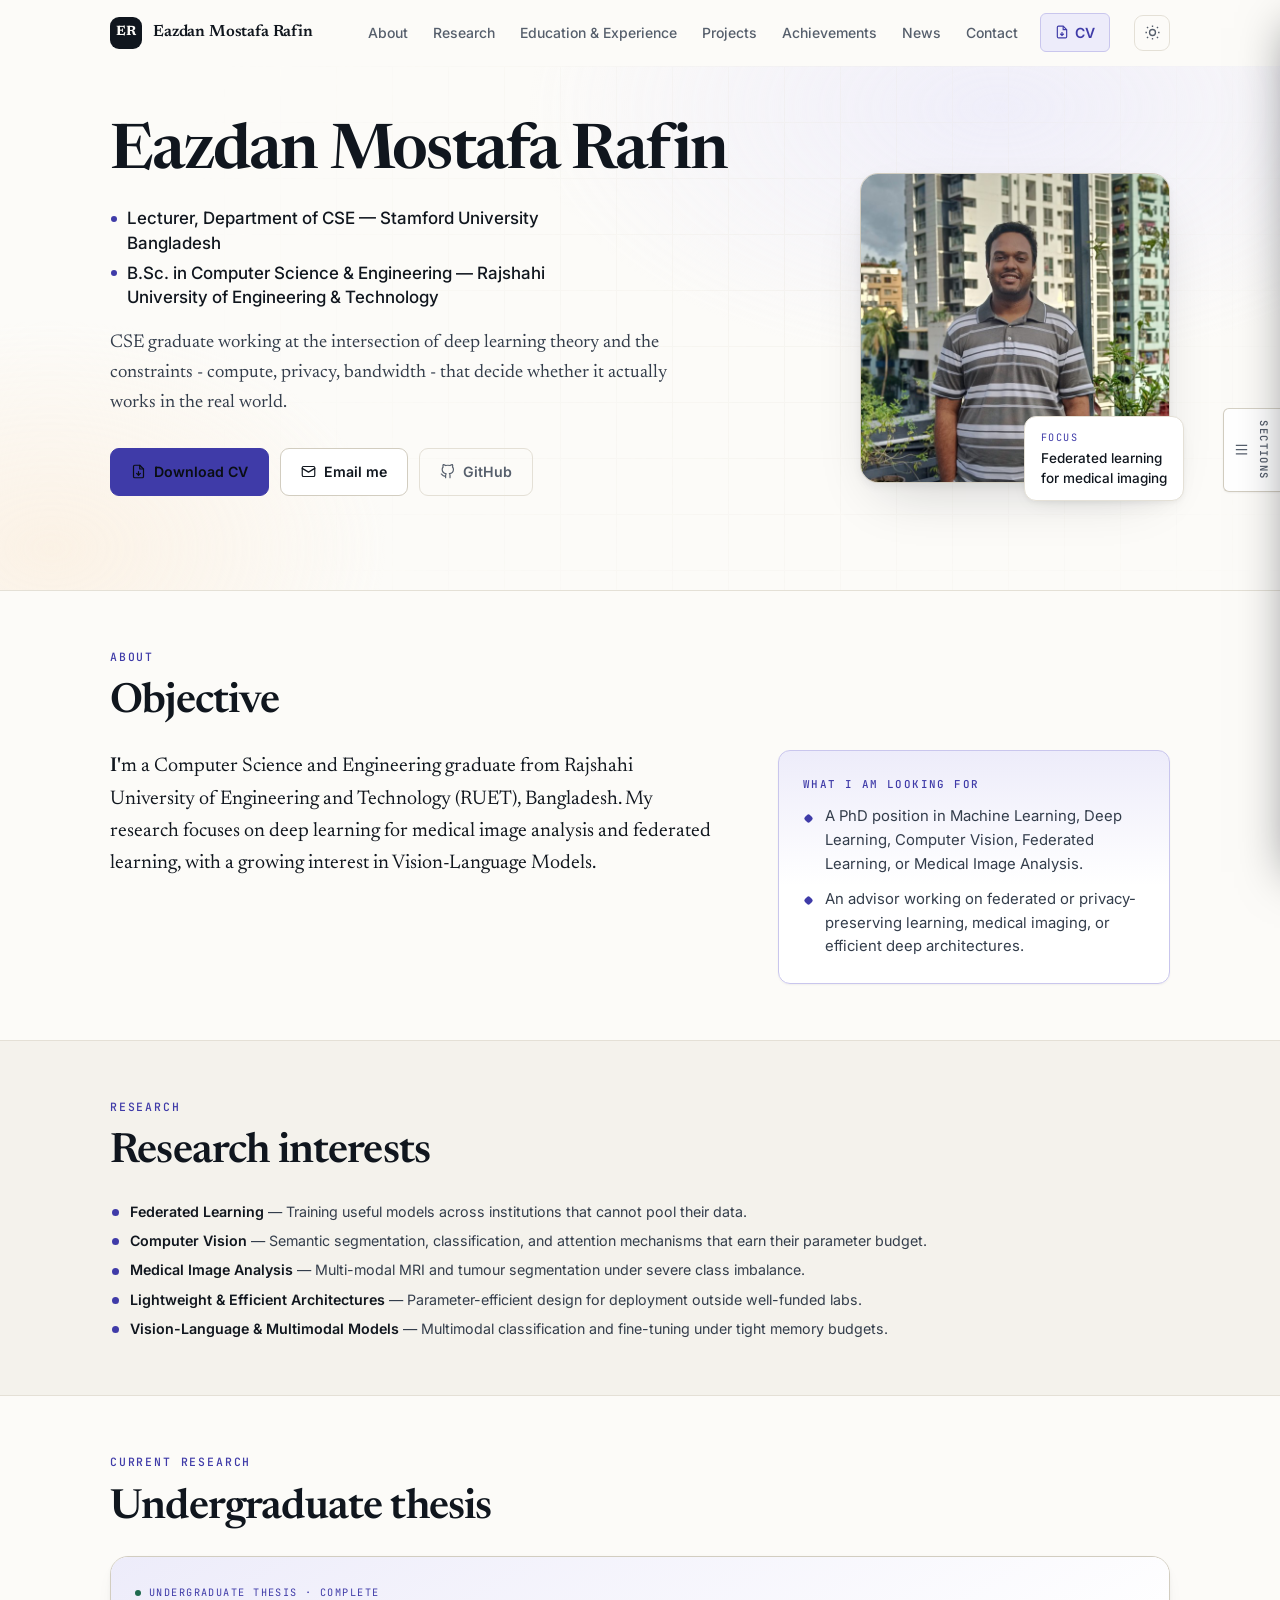
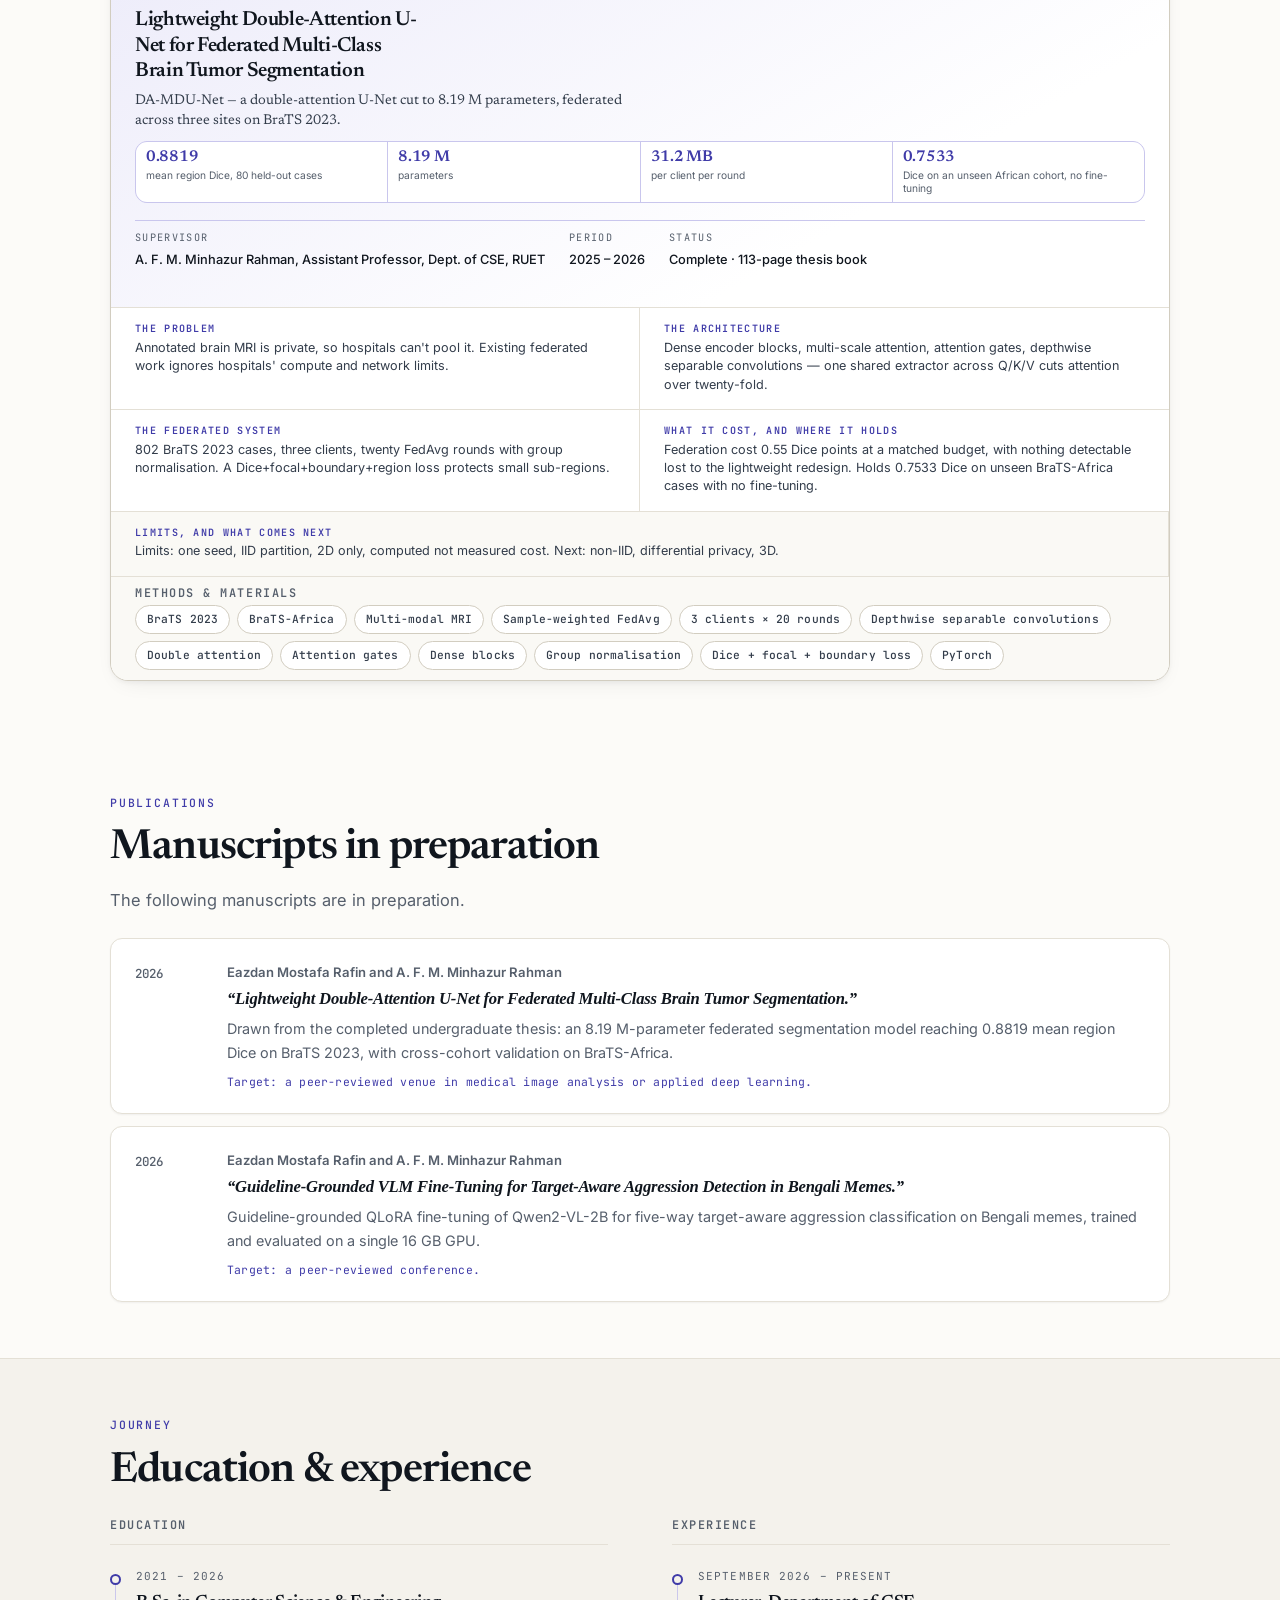
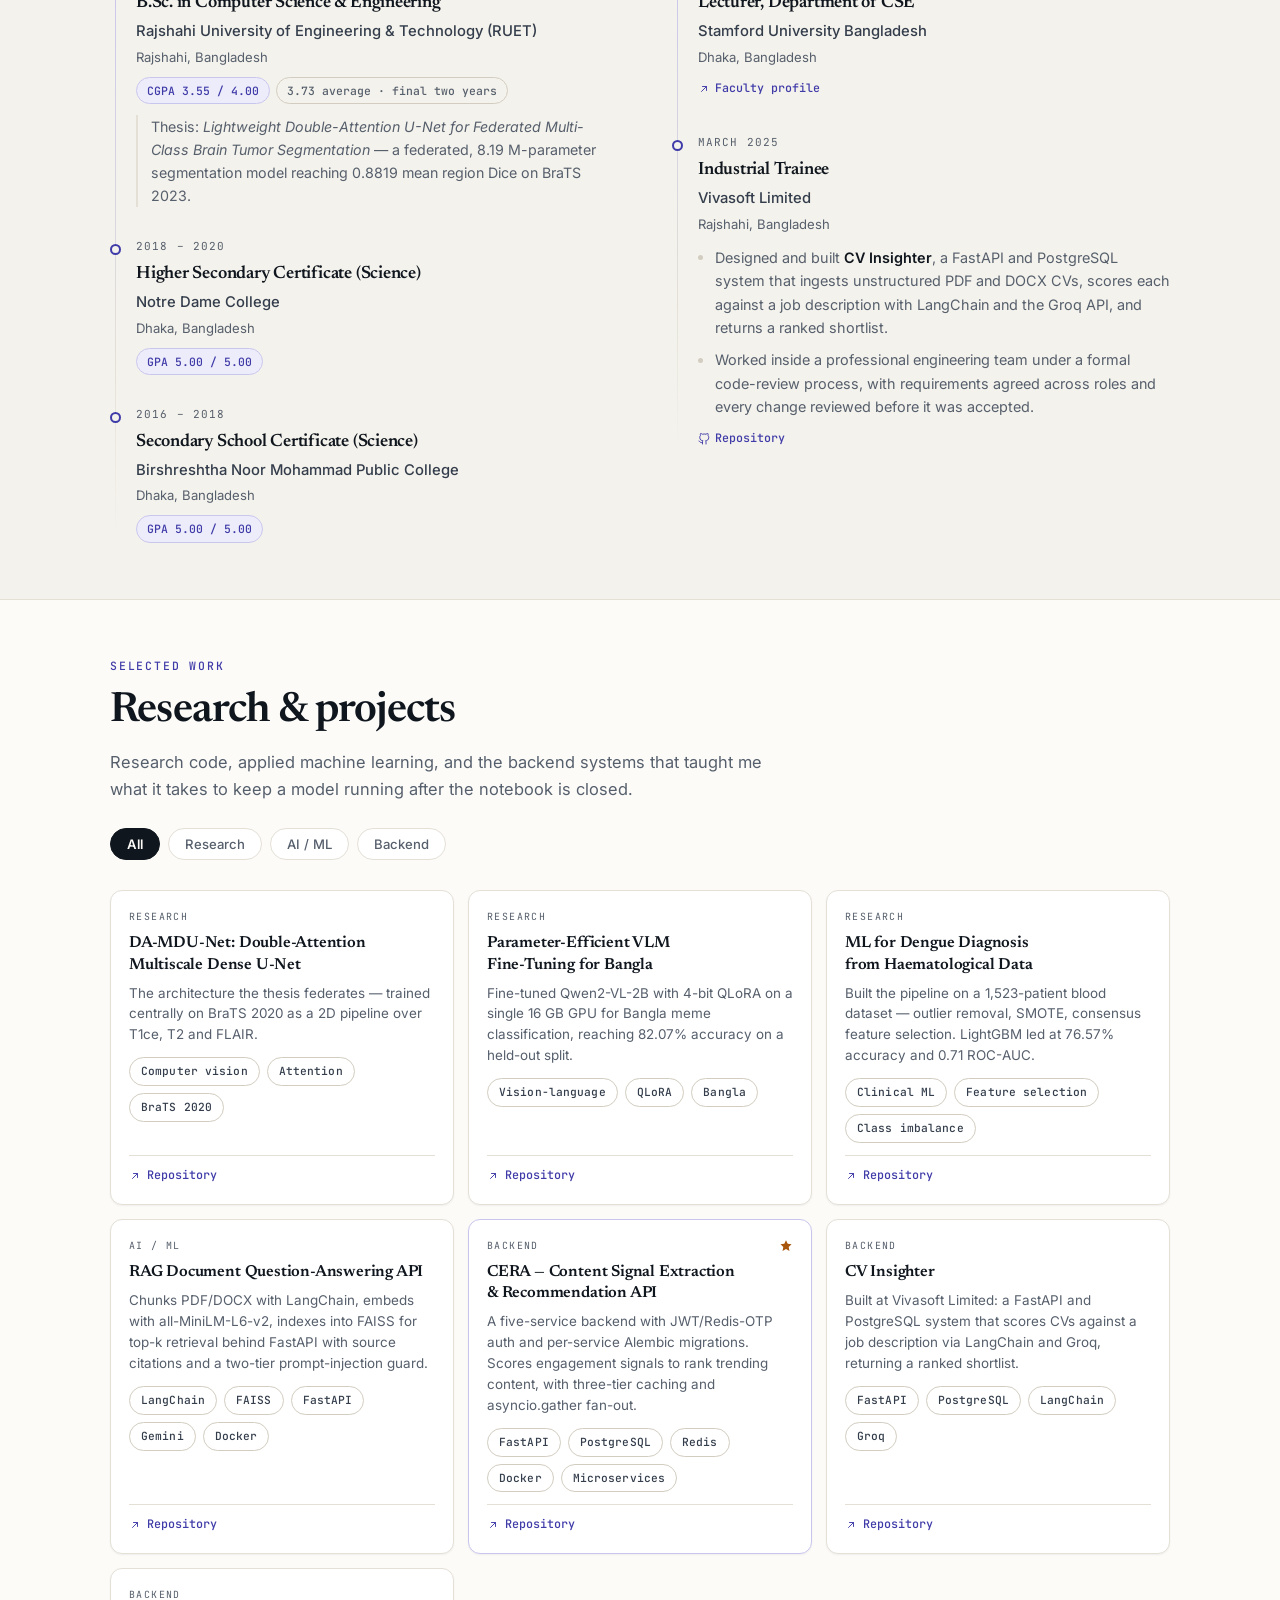
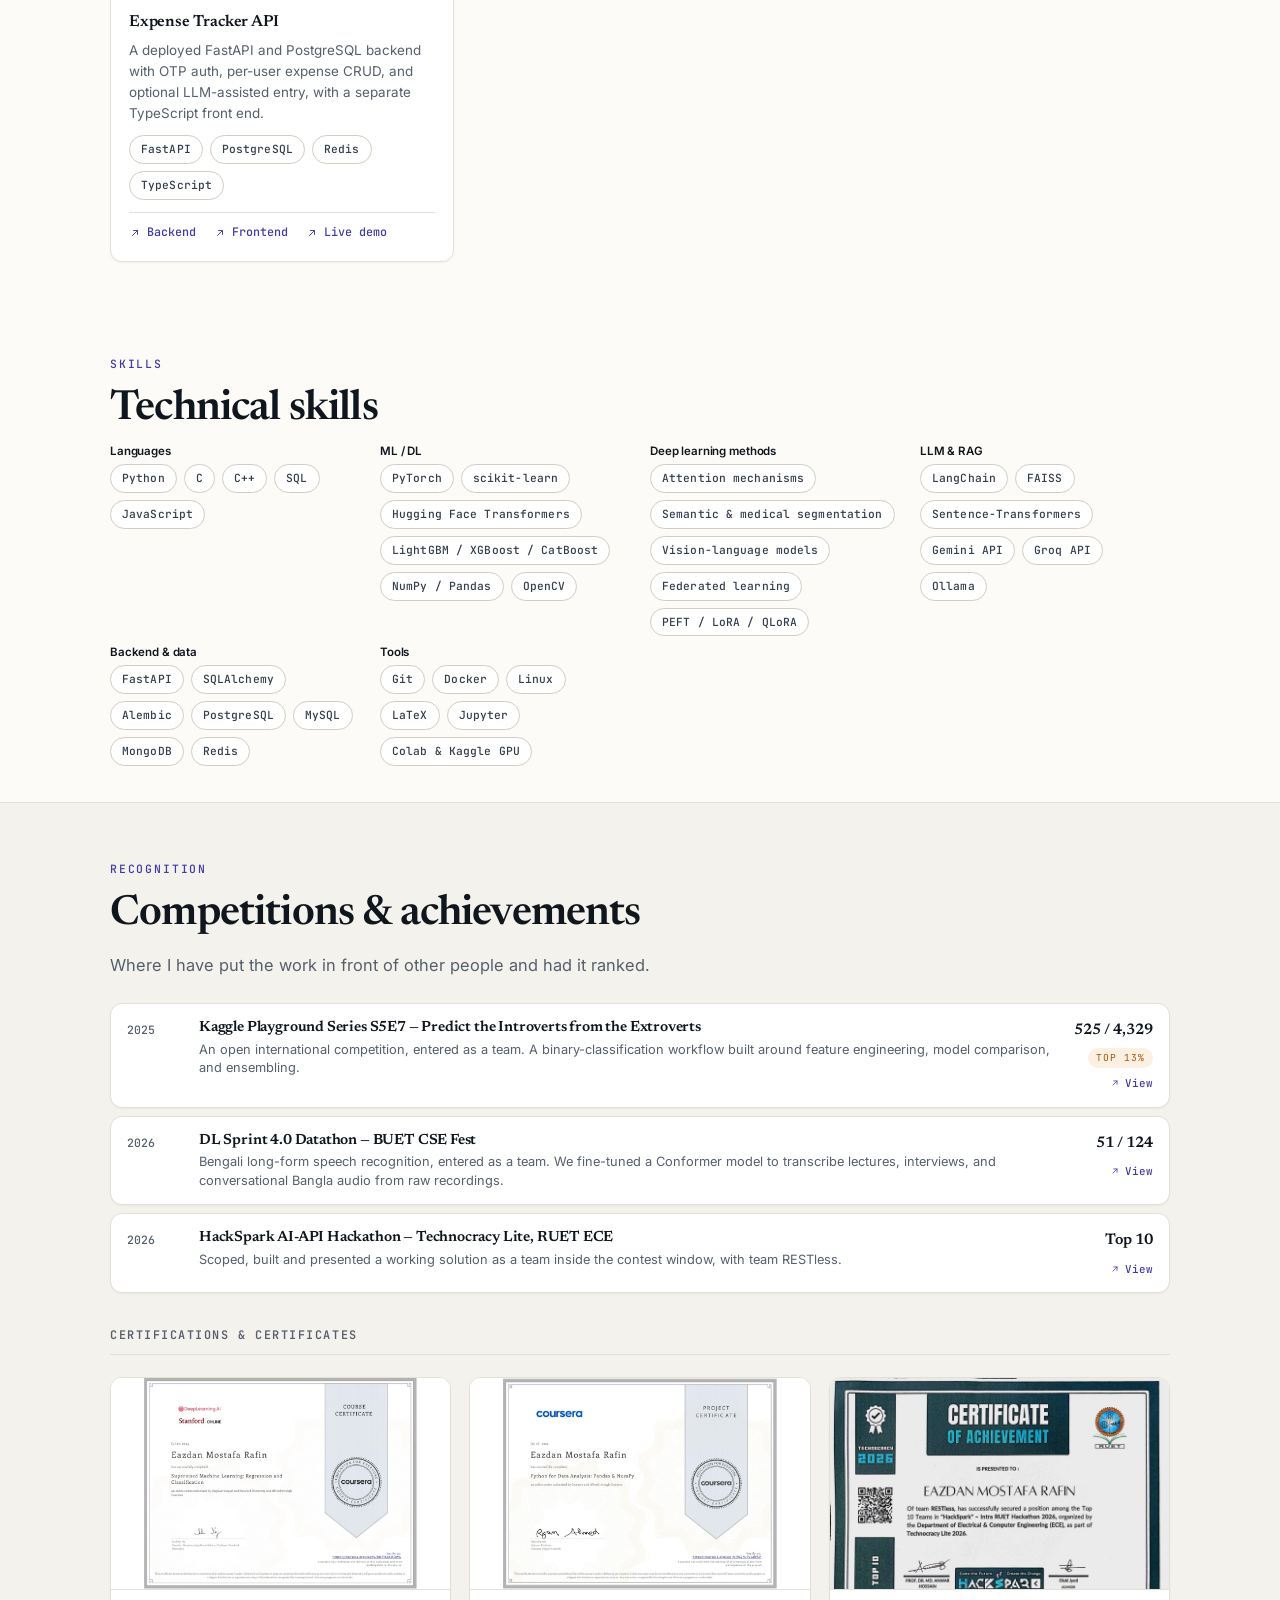
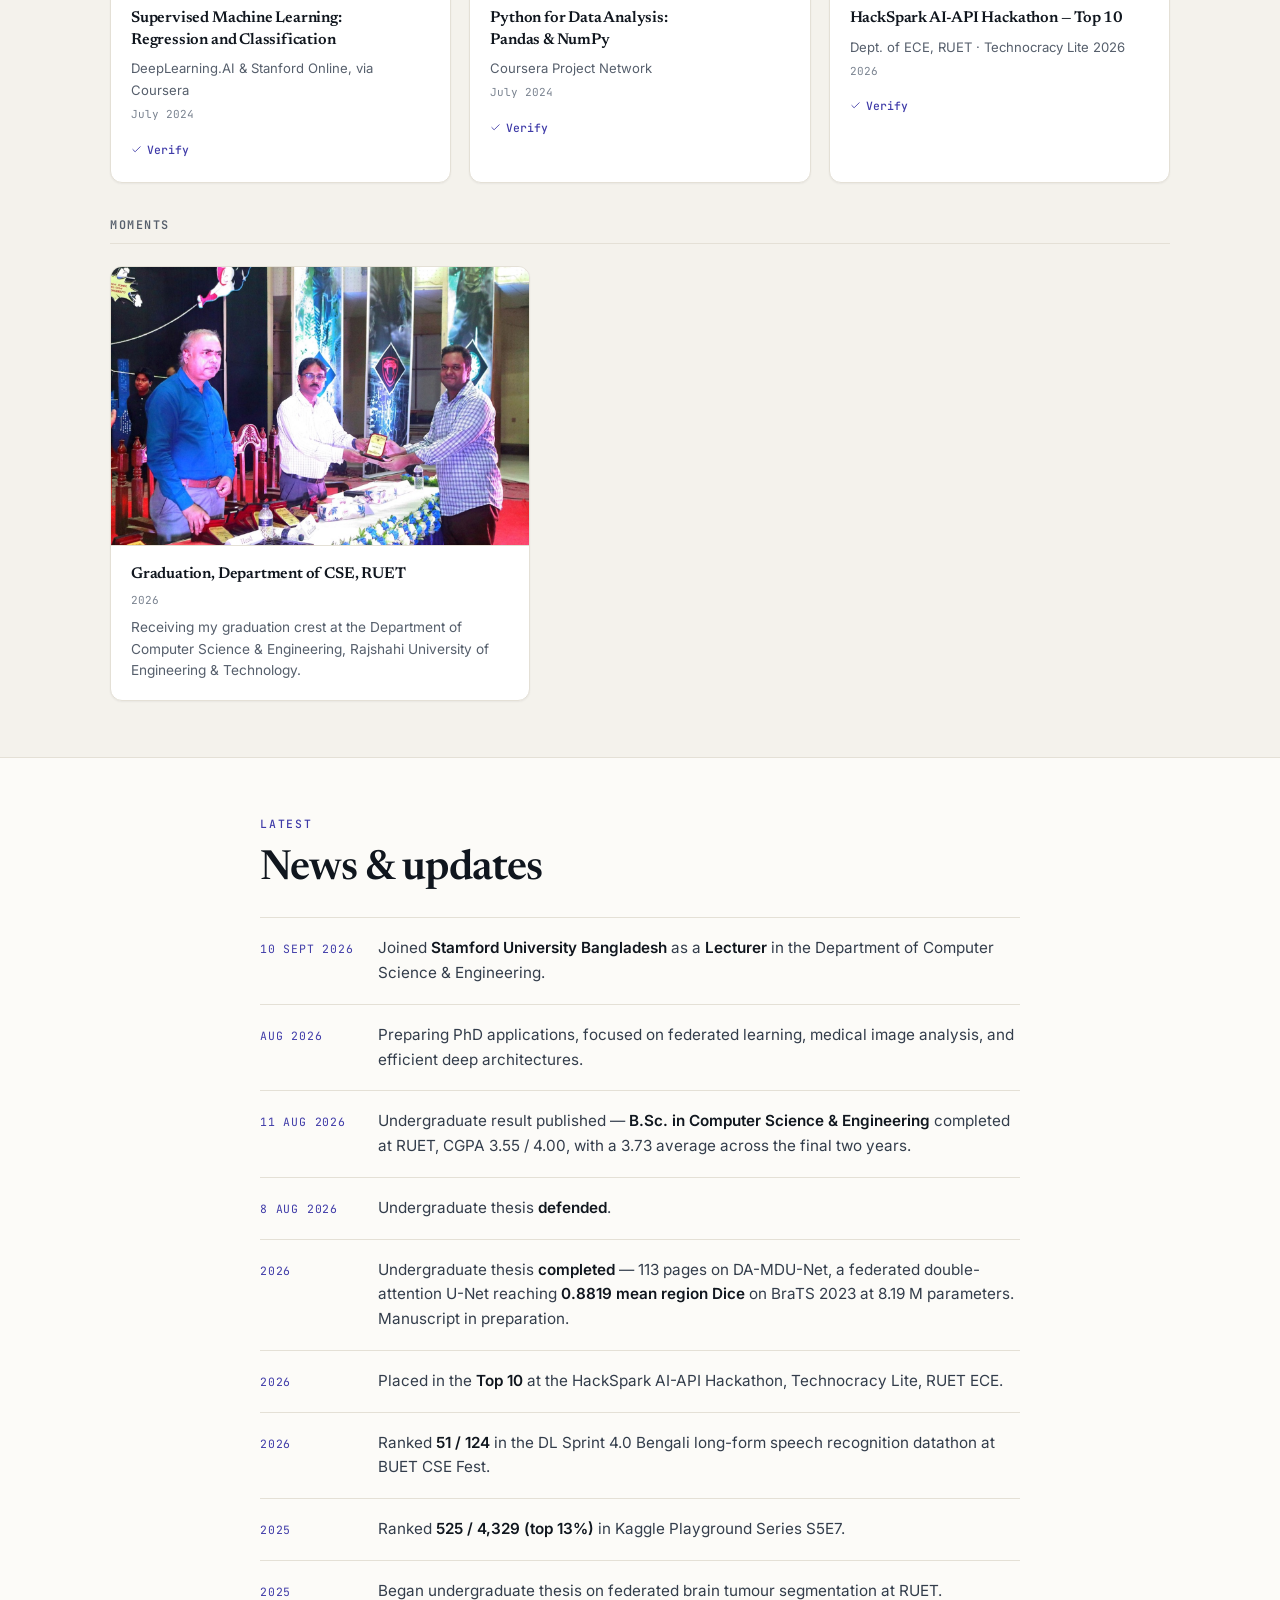
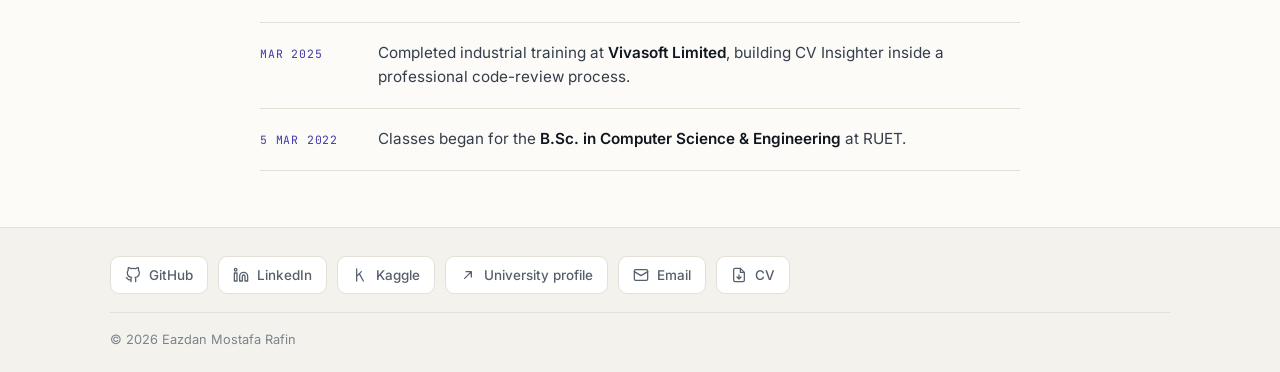
==== commit 70a24c97: "Refactor hero role display: update role to a bullet list format for better readability; add universi" ====
--- a/index.html
+++ b/index.html
@@ -60,7 +60,8 @@
   ],
   "sameAs": [
     "https://github.com/RafinEazdan",
-    "https://www.linkedin.com/in/eazdan-mostafa-rafin/"
+    "https://www.linkedin.com/in/eazdan-mostafa-rafin/",
+    "https://www.stamforduniversity.edu.bd/index.php/stamford/profile_details/ER%202609%2002486"
   ]
 }
 </script>
--- a/assets/css/style.css
+++ b/assets/css/style.css
@@ -491,7 +491,21 @@
   font-weight: 500;
   color: var(--ink);
   margin-bottom: 18px;
-  max-width: 40ch;
+  max-width: 44ch;
+}
+.hero-role-list { list-style: none; display: grid; gap: 5px; }
+.hero-role-list li {
+  position: relative;
+  padding-left: 17px;
+  line-height: 1.45;
+}
+.hero-role-list li::before {
+  content: "";
+  position: absolute;
+  left: 1px; top: .58em;
+  width: 6px; height: 6px;
+  border-radius: 50%;
+  background: var(--accent);
 }
 
 .hero-tagline {
